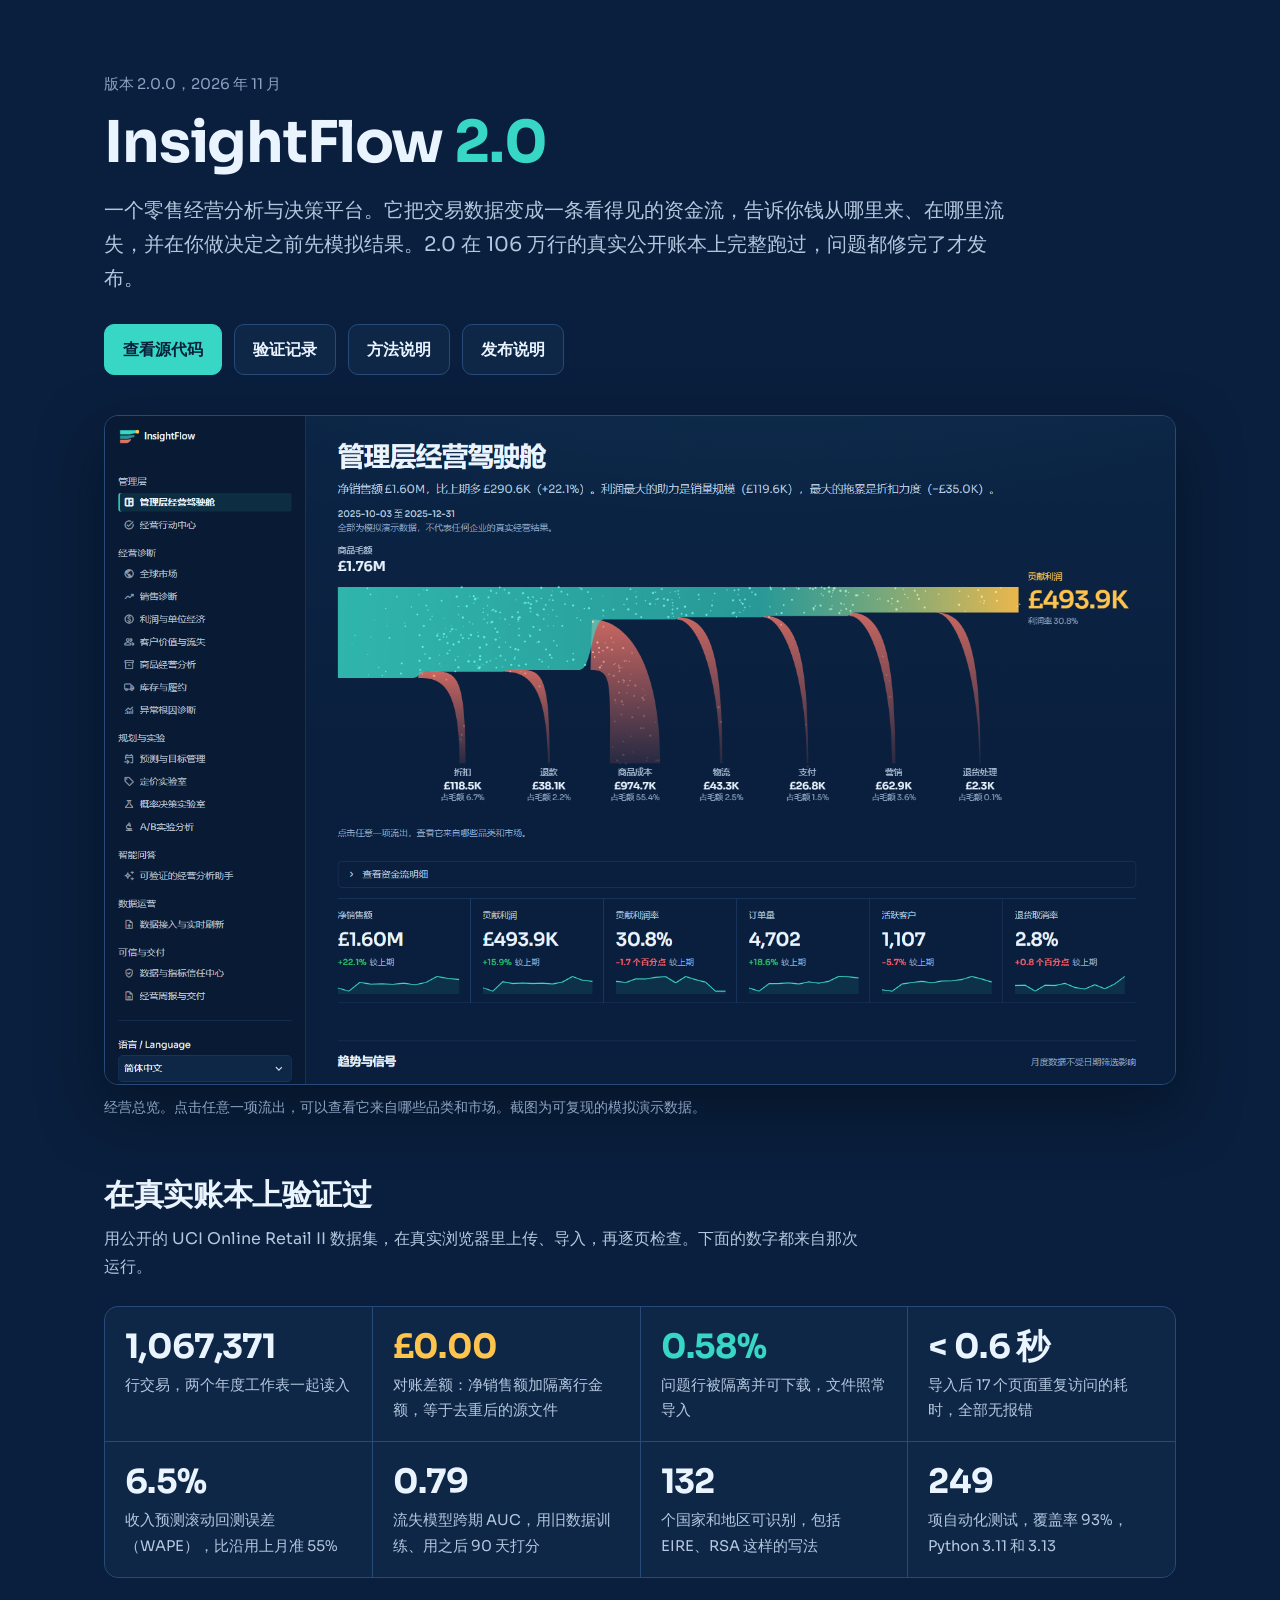
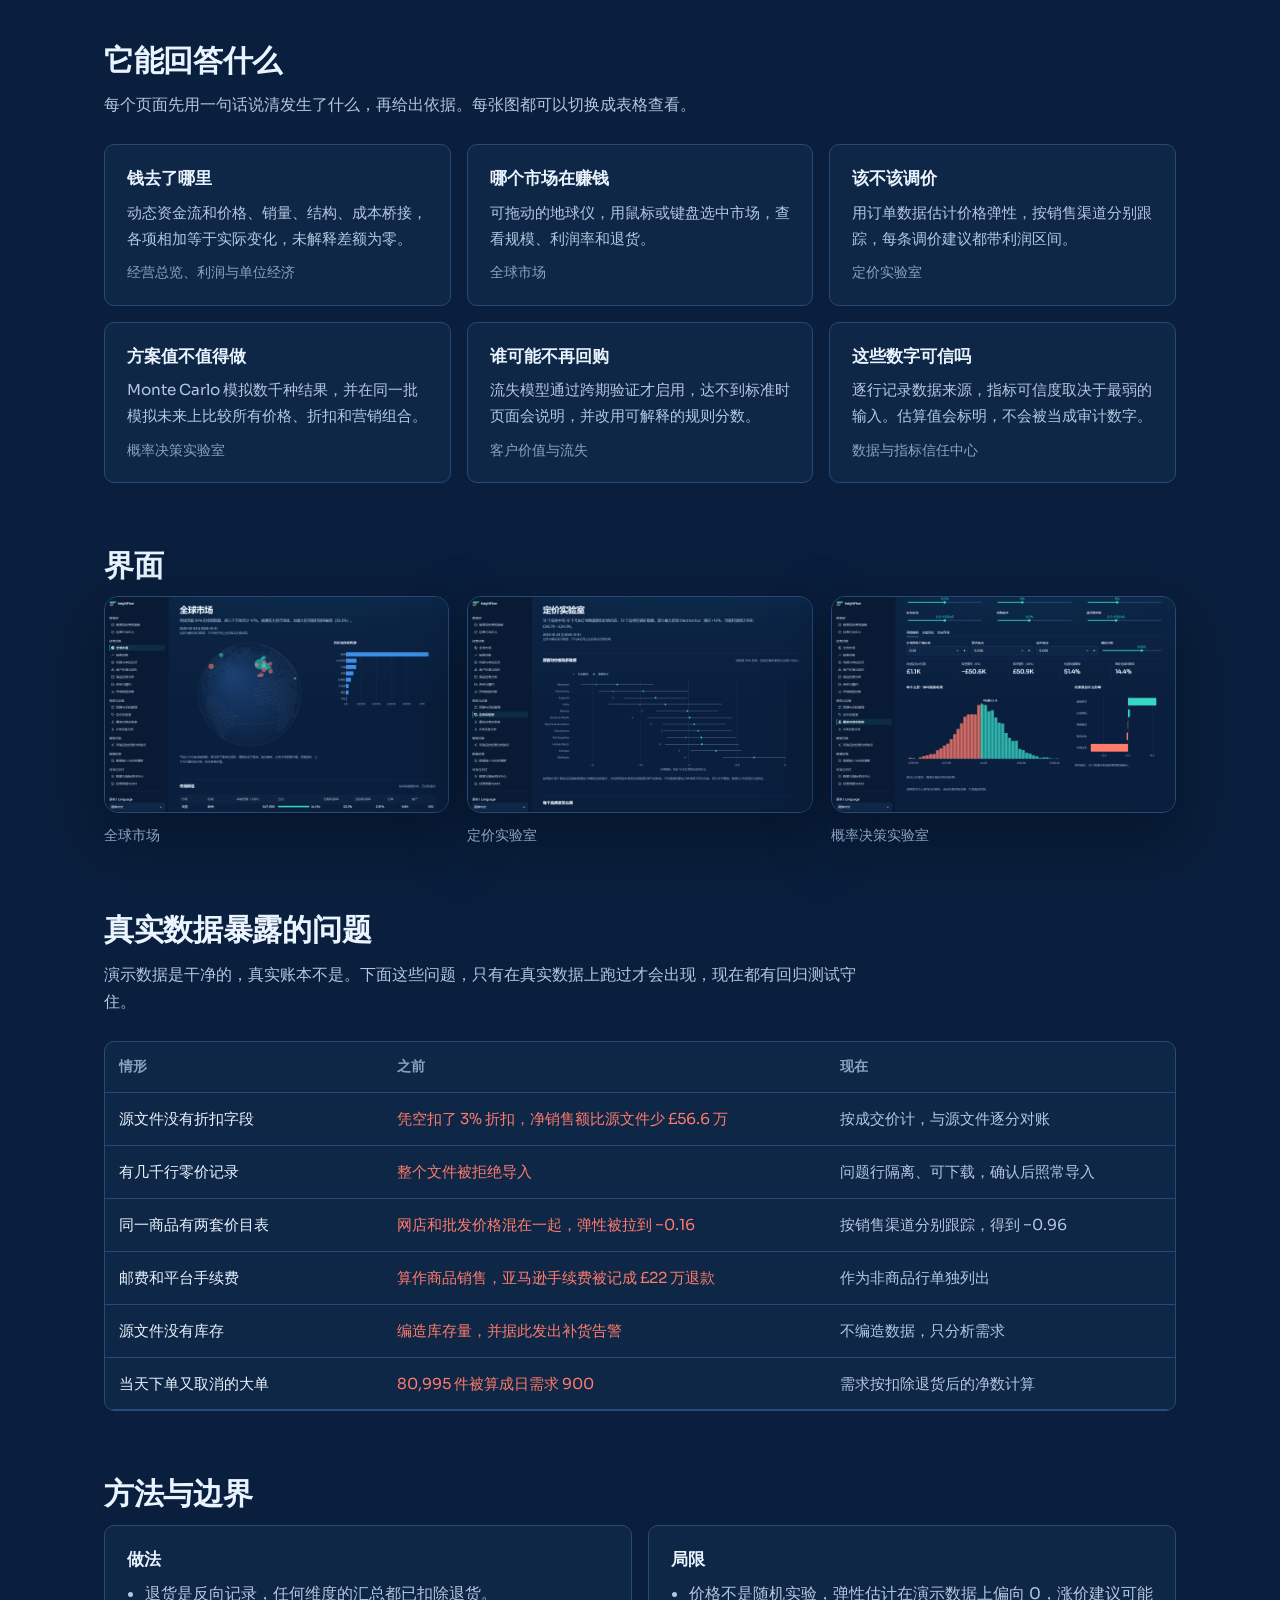
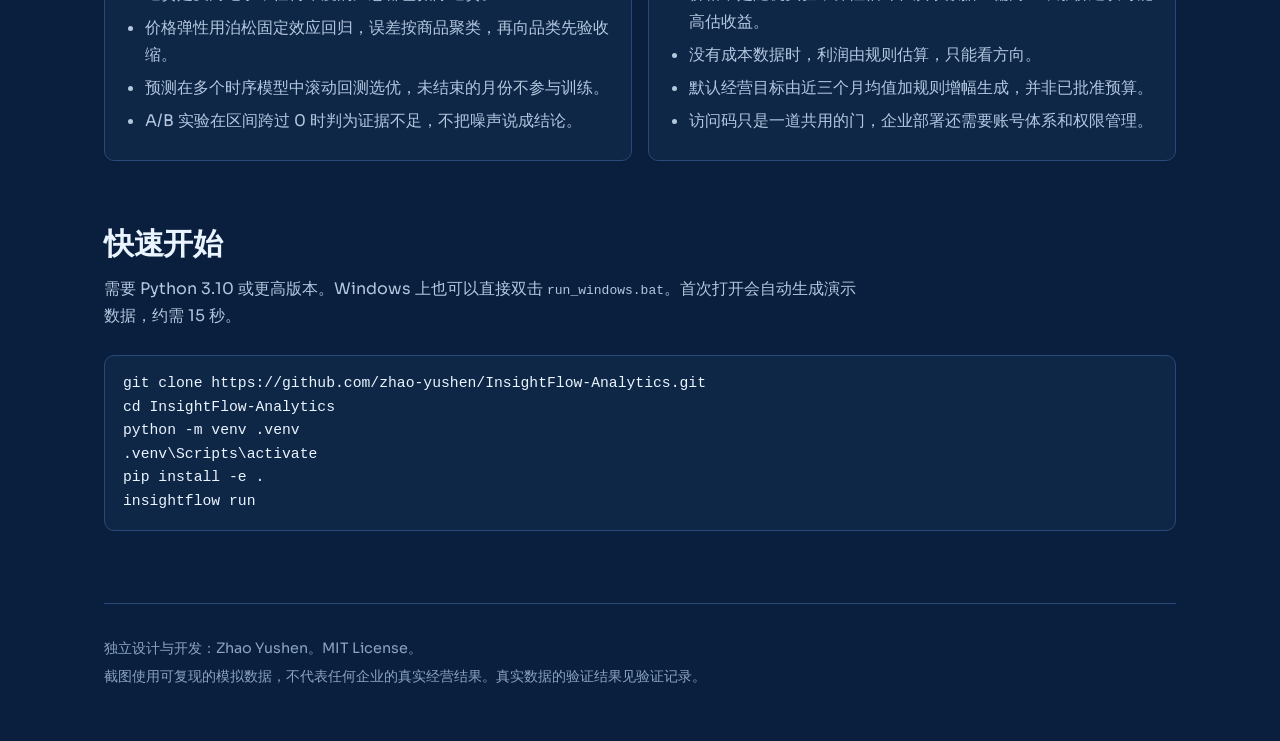
==== docs/index.html @ f49a5cbb "Publish a 2.0 showcase page and refresh the project front matter Replace the v0.4.3.3 portfolio gene" ====
<!doctype html>
<html lang="zh-CN">
<head>
<meta charset="utf-8">
<meta name="viewport" content="width=device-width, initial-scale=1">
<title>InsightFlow 2.0</title>
<meta name="description" content="InsightFlow 是一个零售经营分析与决策平台：把交易数据变成一条看得见的资金流，并在做决定之前先模拟结果。已在 106 万行的真实账本上完整验证。">
<style>
@font-face {
  font-family: "Sora";
  src: url("assets/fonts/sora-latin-wght-normal.woff2") format("woff2");
  font-weight: 100 800;
  font-display: swap;
}
:root {
  --page: #0A1F3D;
  --panel: #0F2747;
  --raised: #17345C;
  --line: #274A78;
  --ink: #EAF4FF;
  --ink-soft: #B4C7DF;
  --muted: #8BA3C2;
  --flow: #38D6C4;
  --profit: #FFC44D;
  --leak: #FF7B6B;
  --radius: 10px;
}
* { box-sizing: border-box; }
html { background: var(--page); }
body {
  margin: 0;
  background: var(--page);
  color: var(--ink);
  font-family: Sora, "HarmonyOS Sans SC", MiSans, "PingFang SC", "Microsoft YaHei UI", "Microsoft YaHei", sans-serif;
  line-height: 1.7;
  -webkit-font-smoothing: antialiased;
}
a { color: var(--flow); text-underline-offset: 3px; }
a:focus-visible { outline: 2px solid var(--flow); outline-offset: 3px; border-radius: 4px; }
.wrap { max-width: 1120px; margin: 0 auto; padding: 0 24px; }
header.hero { padding: 72px 0 40px; }
.version { color: var(--muted); font-size: .92rem; margin: 0 0 14px; }
h1 { font-size: clamp(2.3rem, 5vw, 3.6rem); line-height: 1.12; letter-spacing: -.02em; margin: 0 0 18px; }
h1 span { color: var(--flow); }
.lede { font-size: clamp(1.05rem, 1.6vw, 1.25rem); color: var(--ink-soft); max-width: 46em; margin: 0; }
.actions { display: flex; flex-wrap: wrap; gap: 12px; margin-top: 28px; }
.button {
  display: inline-block; padding: 11px 18px; border-radius: var(--radius);
  border: 1px solid var(--line); background: var(--panel); color: var(--ink);
  text-decoration: none; font-weight: 600;
}
.button.primary { background: var(--flow); border-color: var(--flow); color: #06213A; }
.button:hover { border-color: var(--flow); }
figure { margin: 0; }
.shot {
  border: 1px solid var(--line); border-radius: 14px; overflow: hidden; background: var(--panel);
  box-shadow: 0 24px 60px rgba(3, 12, 26, .55);
}
.shot img { display: block; width: 100%; height: auto; }
figcaption { color: var(--muted); font-size: .9rem; margin-top: 10px; }
section { padding: 56px 0 8px; }
h2 { font-size: clamp(1.45rem, 2.6vw, 1.9rem); line-height: 1.3; margin: 0 0 10px; letter-spacing: -.01em; }
.section-lede { color: var(--ink-soft); margin: 0 0 26px; max-width: 48em; }
.stats { display: grid; grid-template-columns: repeat(4, minmax(0, 1fr)); gap: 1px; background: var(--line); border: 1px solid var(--line); border-radius: 14px; overflow: hidden; }
.stat { background: var(--panel); padding: 20px 20px 18px; }
.stat b { display: block; font-size: clamp(1.5rem, 2.8vw, 2.1rem); line-height: 1.2; letter-spacing: -.02em; }
.stat b.gold { color: var(--profit); }
.stat b.aqua { color: var(--flow); }
.stat span { display: block; color: var(--ink-soft); font-size: .92rem; margin-top: 6px; }
.cards { display: grid; grid-template-columns: repeat(3, minmax(0, 1fr)); gap: 16px; }
.card { background: var(--panel); border: 1px solid var(--line); border-radius: var(--radius); padding: 20px 22px; }
.card h3 { font-size: 1.05rem; margin: 0 0 6px; }
.card p { margin: 0; color: var(--ink-soft); font-size: .95rem; }
.card .where { display: block; color: var(--muted); font-size: .85rem; margin-top: 10px; }
.gallery { display: grid; grid-template-columns: repeat(3, minmax(0, 1fr)); gap: 18px; }
.lessons { width: 100%; border-collapse: collapse; font-size: .95rem; }
.lessons th, .lessons td { text-align: left; padding: 13px 14px; border-bottom: 1px solid var(--line); vertical-align: top; }
.lessons th { color: var(--muted); font-weight: 600; font-size: .88rem; }
.lessons td:first-child { color: var(--ink); width: 26%; }
.lessons td.before { color: var(--leak); }
.lessons td.after { color: var(--ink-soft); }
.table-scroll { overflow-x: auto; border: 1px solid var(--line); border-radius: var(--radius); background: var(--panel); }
.two { display: grid; grid-template-columns: repeat(2, minmax(0, 1fr)); gap: 16px; }
ul.plain { margin: 0; padding-left: 1.1em; color: var(--ink-soft); }
ul.plain li { margin: 6px 0; }
pre {
  margin: 0; padding: 16px 18px; background: var(--panel); border: 1px solid var(--line);
  border-radius: var(--radius); overflow-x: auto; color: var(--ink); font-size: .92rem; line-height: 1.6;
}
footer { margin-top: 64px; padding: 28px 0 48px; border-top: 1px solid var(--line); color: var(--muted); font-size: .9rem; }
footer p { margin: 4px 0; }
@media (max-width: 900px) {
  .stats { grid-template-columns: repeat(2, minmax(0, 1fr)); }
  .cards, .gallery { grid-template-columns: repeat(2, minmax(0, 1fr)); }
}
@media (max-width: 600px) {
  .wrap { padding: 0 16px; }
  header.hero { padding-top: 48px; }
  .cards, .gallery, .two { grid-template-columns: 1fr; }
  .lessons td:first-child { width: auto; }
}
</style>
</head>
<body>
<div class="wrap">
  <header class="hero">
    <p class="version">版本 2.0.0，2026 年 11 月</p>
    <h1>InsightFlow <span>2.0</span></h1>
    <p class="lede">一个零售经营分析与决策平台。它把交易数据变成一条看得见的资金流，告诉你钱从哪里来、在哪里流失，并在你做决定之前先模拟结果。2.0 在 106 万行的真实公开账本上完整跑过，问题都修完了才发布。</p>
    <div class="actions">
      <a class="button primary" href="https://github.com/zhao-yushen/InsightFlow-Analytics">查看源代码</a>
      <a class="button" href="https://github.com/zhao-yushen/InsightFlow-Analytics/blob/main/docs/validation.md">验证记录</a>
      <a class="button" href="https://github.com/zhao-yushen/InsightFlow-Analytics/blob/main/docs/methodology.md">方法说明</a>
      <a class="button" href="https://github.com/zhao-yushen/InsightFlow-Analytics/releases/tag/v2.0.0">发布说明</a>
    </div>
  </header>

  <figure class="shot">
    <img src="assets/overview.png" width="1600" height="1000" alt="经营总览：资金从商品毛额流出折扣、退款、商品成本、物流、支付、营销和退货处理，最后留下贡献利润">
  </figure>
  <figcaption>经营总览。点击任意一项流出，可以查看它来自哪些品类和市场。截图为可复现的模拟演示数据。</figcaption>

  <section aria-labelledby="real">
    <h2 id="real">在真实账本上验证过</h2>
    <p class="section-lede">用公开的 UCI Online Retail II 数据集，在真实浏览器里上传、导入，再逐页检查。下面的数字都来自那次运行。</p>
    <div class="stats">
      <div class="stat"><b>1,067,371</b><span>行交易，两个年度工作表一起读入</span></div>
      <div class="stat"><b class="gold">£0.00</b><span>对账差额：净销售额加隔离行金额，等于去重后的源文件</span></div>
      <div class="stat"><b class="aqua">0.58%</b><span>问题行被隔离并可下载，文件照常导入</span></div>
      <div class="stat"><b>&lt; 0.6 秒</b><span>导入后 17 个页面重复访问的耗时，全部无报错</span></div>
      <div class="stat"><b>6.5%</b><span>收入预测滚动回测误差（WAPE），比沿用上月准 55%</span></div>
      <div class="stat"><b>0.79</b><span>流失模型跨期 AUC，用旧数据训练、用之后 90 天打分</span></div>
      <div class="stat"><b>132</b><span>个国家和地区可识别，包括 EIRE、RSA 这样的写法</span></div>
      <div class="stat"><b>249</b><span>项自动化测试，覆盖率 93%，Python 3.11 和 3.13</span></div>
    </div>
  </section>

  <section aria-labelledby="answers">
    <h2 id="answers">它能回答什么</h2>
    <p class="section-lede">每个页面先用一句话说清发生了什么，再给出依据。每张图都可以切换成表格查看。</p>
    <div class="cards">
      <div class="card"><h3>钱去了哪里</h3><p>动态资金流和价格、销量、结构、成本桥接，各项相加等于实际变化，未解释差额为零。</p><span class="where">经营总览、利润与单位经济</span></div>
      <div class="card"><h3>哪个市场在赚钱</h3><p>可拖动的地球仪，用鼠标或键盘选中市场，查看规模、利润率和退货。</p><span class="where">全球市场</span></div>
      <div class="card"><h3>该不该调价</h3><p>用订单数据估计价格弹性，按销售渠道分别跟踪，每条调价建议都带利润区间。</p><span class="where">定价实验室</span></div>
      <div class="card"><h3>方案值不值得做</h3><p>Monte Carlo 模拟数千种结果，并在同一批模拟未来上比较所有价格、折扣和营销组合。</p><span class="where">概率决策实验室</span></div>
      <div class="card"><h3>谁可能不再回购</h3><p>流失模型通过跨期验证才启用，达不到标准时页面会说明，并改用可解释的规则分数。</p><span class="where">客户价值与流失</span></div>
      <div class="card"><h3>这些数字可信吗</h3><p>逐行记录数据来源，指标可信度取决于最弱的输入。估算值会标明，不会被当成审计数字。</p><span class="where">数据与指标信任中心</span></div>
    </div>
  </section>

  <section aria-labelledby="gallery">
    <h2 id="gallery">界面</h2>
    <div class="gallery">
      <figure>
        <div class="shot"><img src="assets/markets.png" width="1600" height="1000" loading="lazy" alt="全球市场：地球仪上的气泡代表各市场净销售额，右侧是各区域排名"></div>
        <figcaption>全球市场</figcaption>
      </figure>
      <figure>
        <div class="shot"><img src="assets/pricing.png" width="1600" height="1000" loading="lazy" alt="定价实验室：各品类价格弹性的估计值、95% 区间和行业假设"></div>
        <figcaption>定价实验室</figcaption>
      </figure>
      <figure>
        <div class="shot"><img src="assets/decision-lab.png" width="1600" height="1000" loading="lazy" alt="概率决策实验室：利润变化的模拟分布，以及各因素对结果的影响"></div>
        <figcaption>概率决策实验室</figcaption>
      </figure>
    </div>
  </section>

  <section aria-labelledby="lessons">
    <h2 id="lessons">真实数据暴露的问题</h2>
    <p class="section-lede">演示数据是干净的，真实账本不是。下面这些问题，只有在真实数据上跑过才会出现，现在都有回归测试守住。</p>
    <div class="table-scroll">
      <table class="lessons">
        <thead><tr><th scope="col">情形</th><th scope="col">之前</th><th scope="col">现在</th></tr></thead>
        <tbody>
          <tr><td>源文件没有折扣字段</td><td class="before">凭空扣了 3% 折扣，净销售额比源文件少 £56.6 万</td><td class="after">按成交价计，与源文件逐分对账</td></tr>
          <tr><td>有几千行零价记录</td><td class="before">整个文件被拒绝导入</td><td class="after">问题行隔离、可下载，确认后照常导入</td></tr>
          <tr><td>同一商品有两套价目表</td><td class="before">网店和批发价格混在一起，弹性被拉到 −0.16</td><td class="after">按销售渠道分别跟踪，得到 −0.96</td></tr>
          <tr><td>邮费和平台手续费</td><td class="before">算作商品销售，亚马逊手续费被记成 £22 万退款</td><td class="after">作为非商品行单独列出</td></tr>
          <tr><td>源文件没有库存</td><td class="before">编造库存量，并据此发出补货告警</td><td class="after">不编造数据，只分析需求</td></tr>
          <tr><td>当天下单又取消的大单</td><td class="before">80,995 件被算成日需求 900</td><td class="after">需求按扣除退货后的净数计算</td></tr>
        </tbody>
      </table>
    </div>
  </section>

  <section aria-labelledby="limits">
    <h2 id="limits">方法与边界</h2>
    <div class="two">
      <div class="card">
        <h3>做法</h3>
        <ul class="plain">
          <li>退货是反向记录，任何维度的汇总都已扣除退货。</li>
          <li>价格弹性用泊松固定效应回归，误差按商品聚类，再向品类先验收缩。</li>
          <li>预测在多个时序模型中滚动回测选优，未结束的月份不参与训练。</li>
          <li>A/B 实验在区间跨过 0 时判为证据不足，不把噪声说成结论。</li>
        </ul>
      </div>
      <div class="card">
        <h3>局限</h3>
        <ul class="plain">
          <li>价格不是随机实验，弹性估计在演示数据上偏向 0，涨价建议可能高估收益。</li>
          <li>没有成本数据时，利润由规则估算，只能看方向。</li>
          <li>默认经营目标由近三个月均值加规则增幅生成，并非已批准预算。</li>
          <li>访问码只是一道共用的门，企业部署还需要账号体系和权限管理。</li>
        </ul>
      </div>
    </div>
  </section>

  <section aria-labelledby="start">
    <h2 id="start">快速开始</h2>
    <p class="section-lede">需要 Python 3.10 或更高版本。Windows 上也可以直接双击 <code>run_windows.bat</code>。首次打开会自动生成演示数据，约需 15 秒。</p>
    <pre><code>git clone https://github.com/zhao-yushen/InsightFlow-Analytics.git
cd InsightFlow-Analytics
python -m venv .venv
.venv\Scripts\activate
pip install -e .
insightflow run</code></pre>
  </section>

  <footer>
    <p>独立设计与开发：Zhao Yushen。MIT License。</p>
    <p>截图使用可复现的模拟数据，不代表任何企业的真实经营结果。真实数据的验证结果见验证记录。</p>
  </footer>
</div>
</body>
</html>
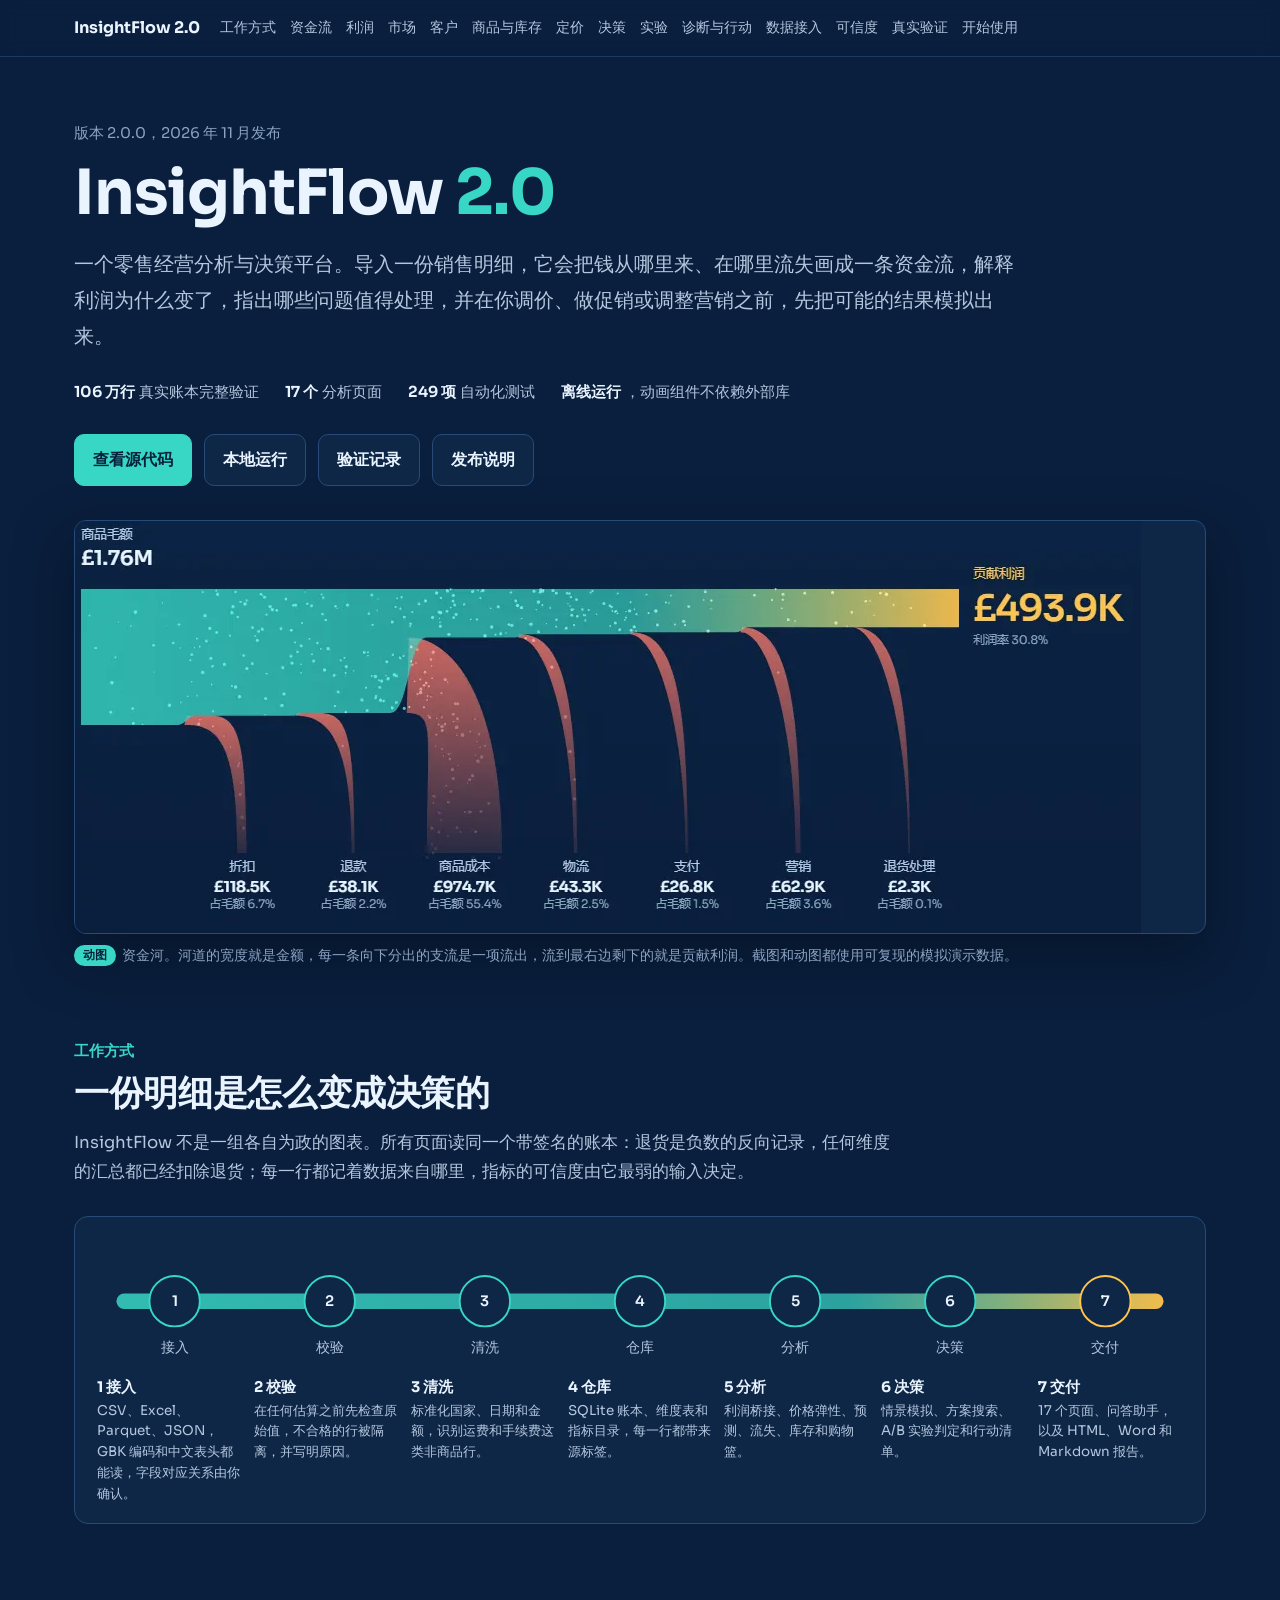
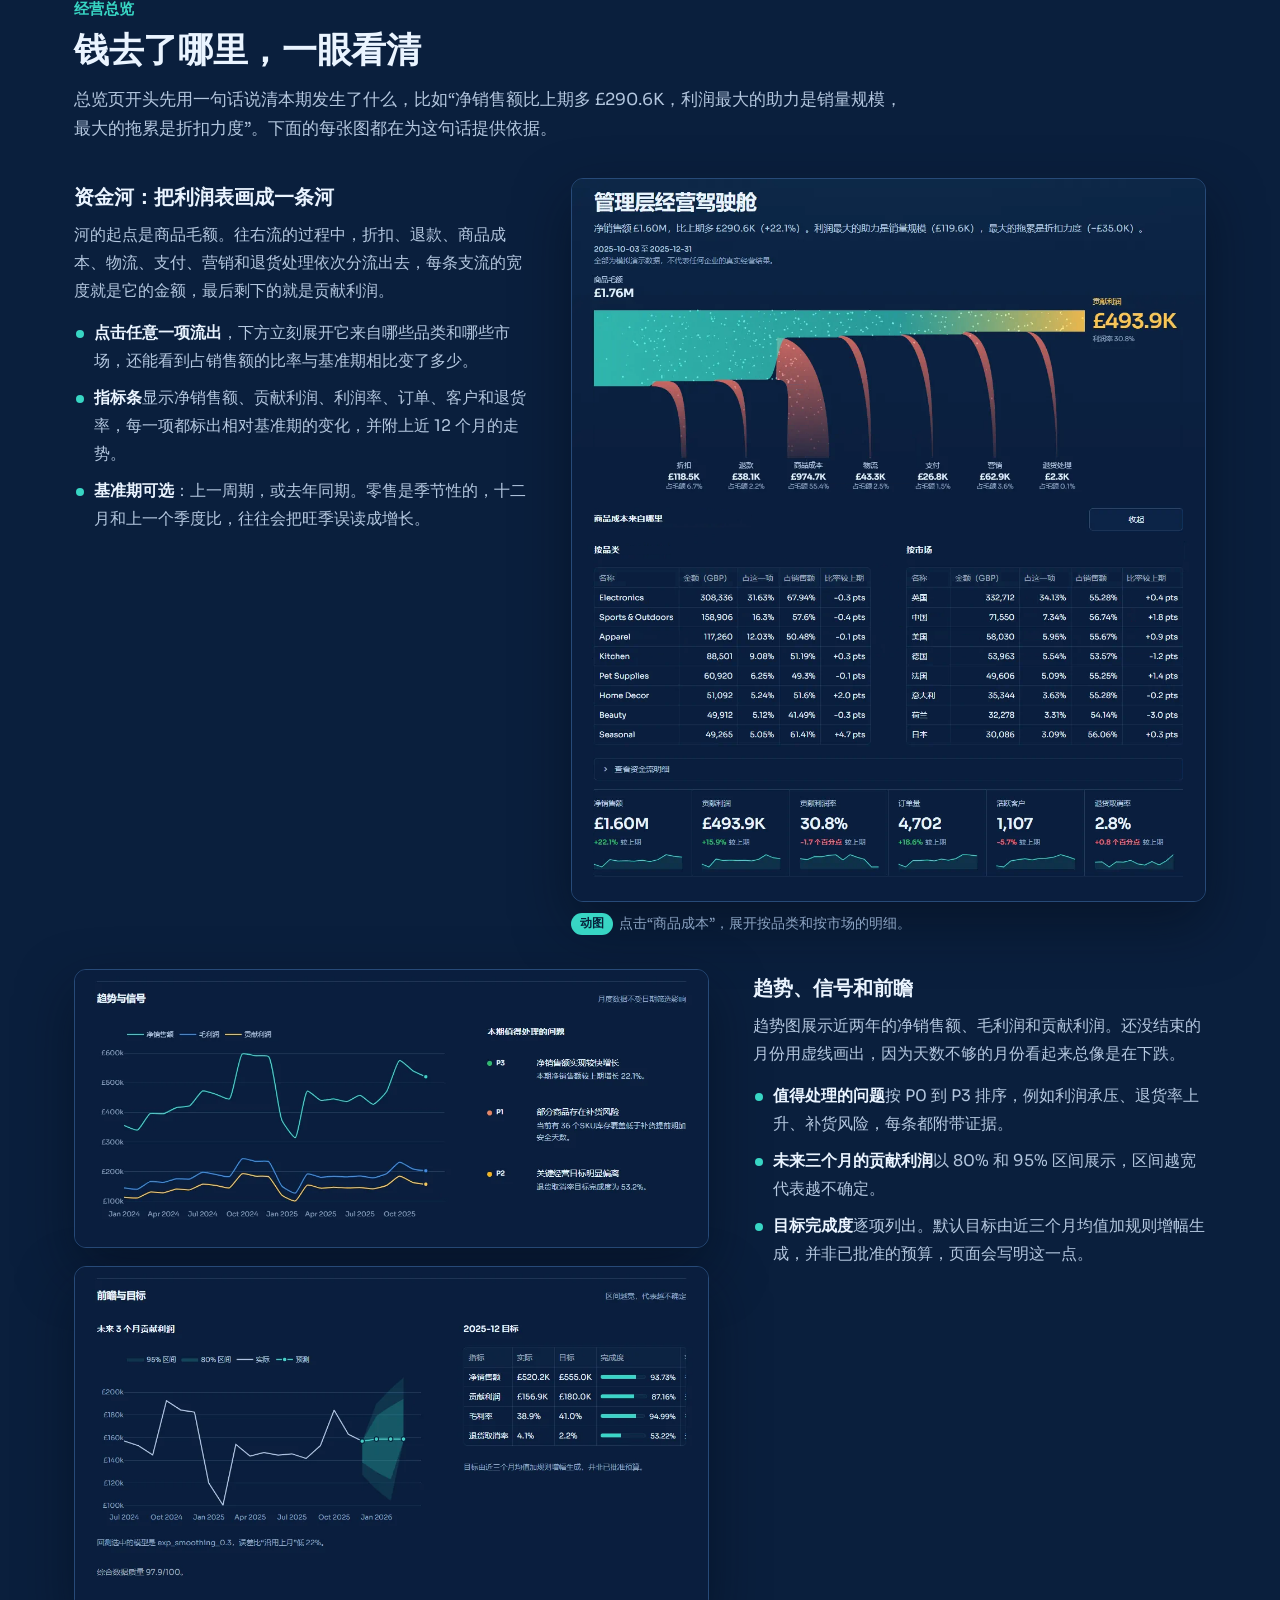
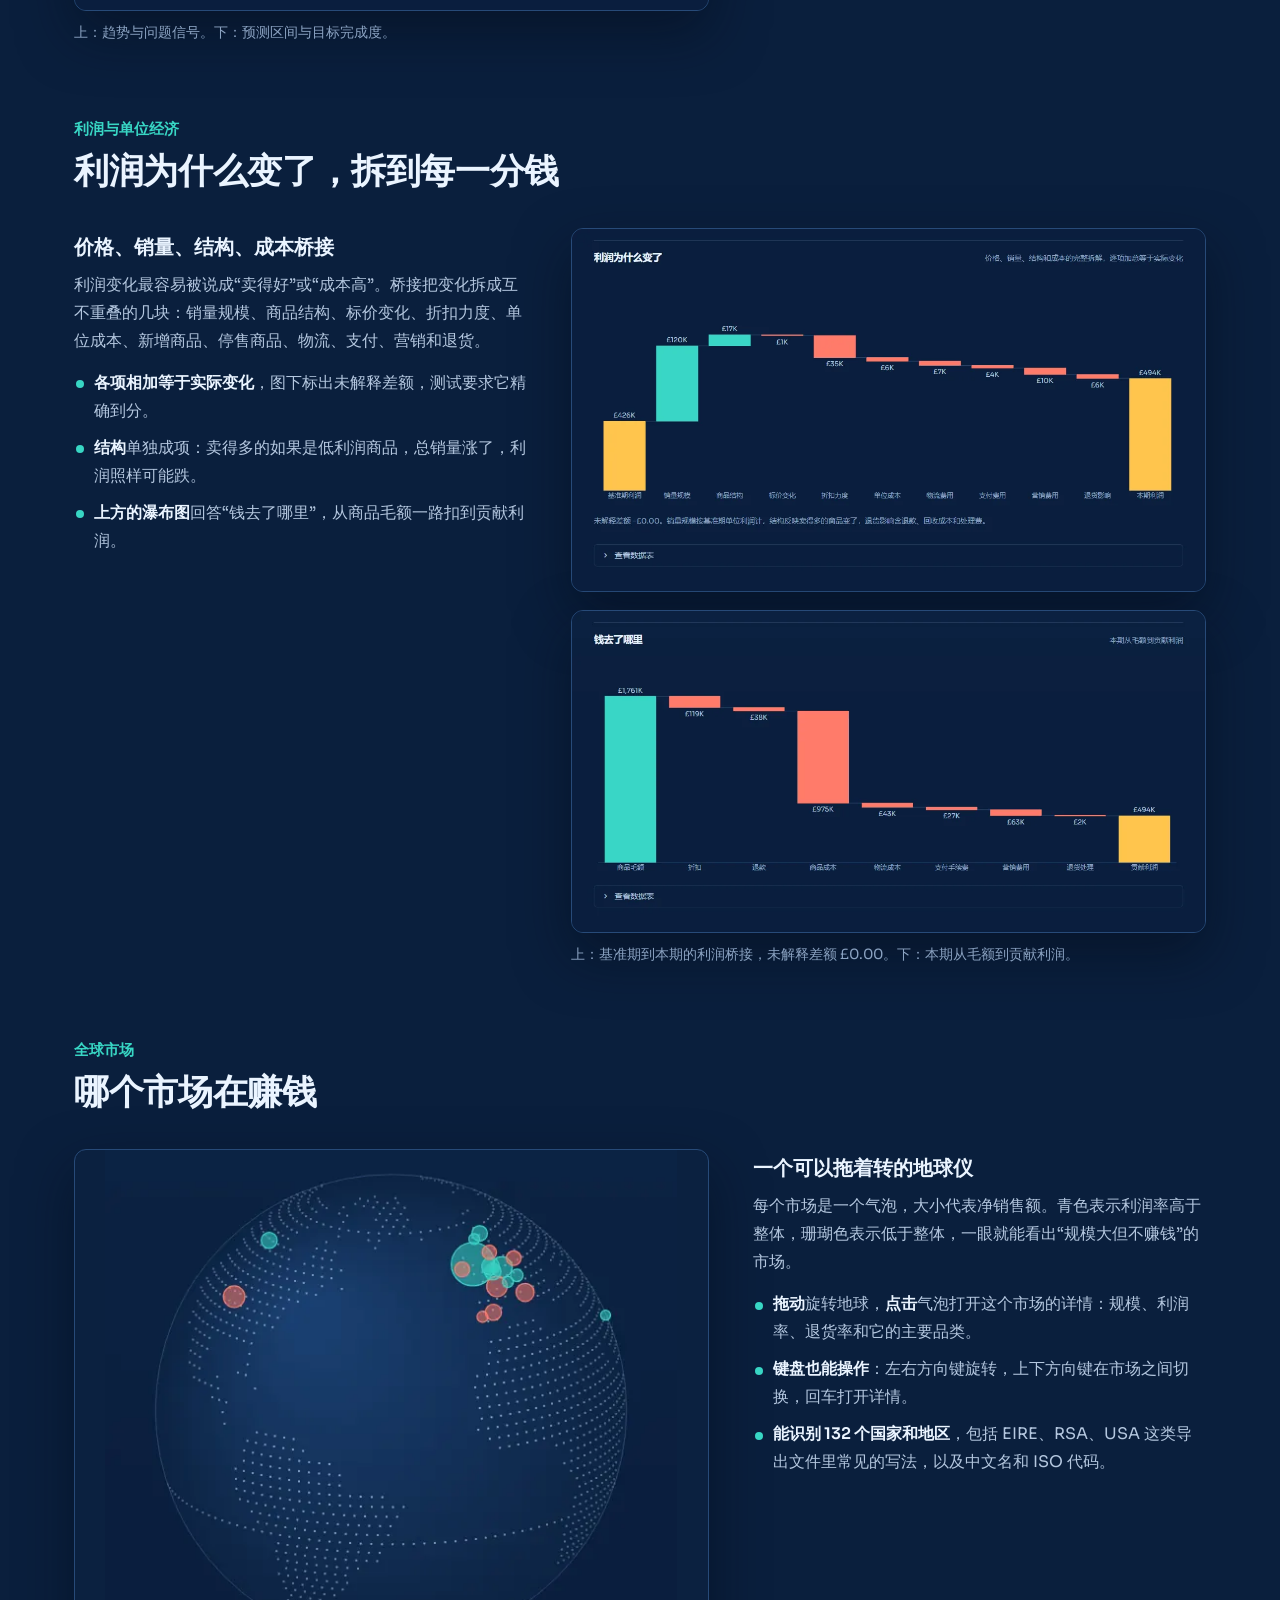
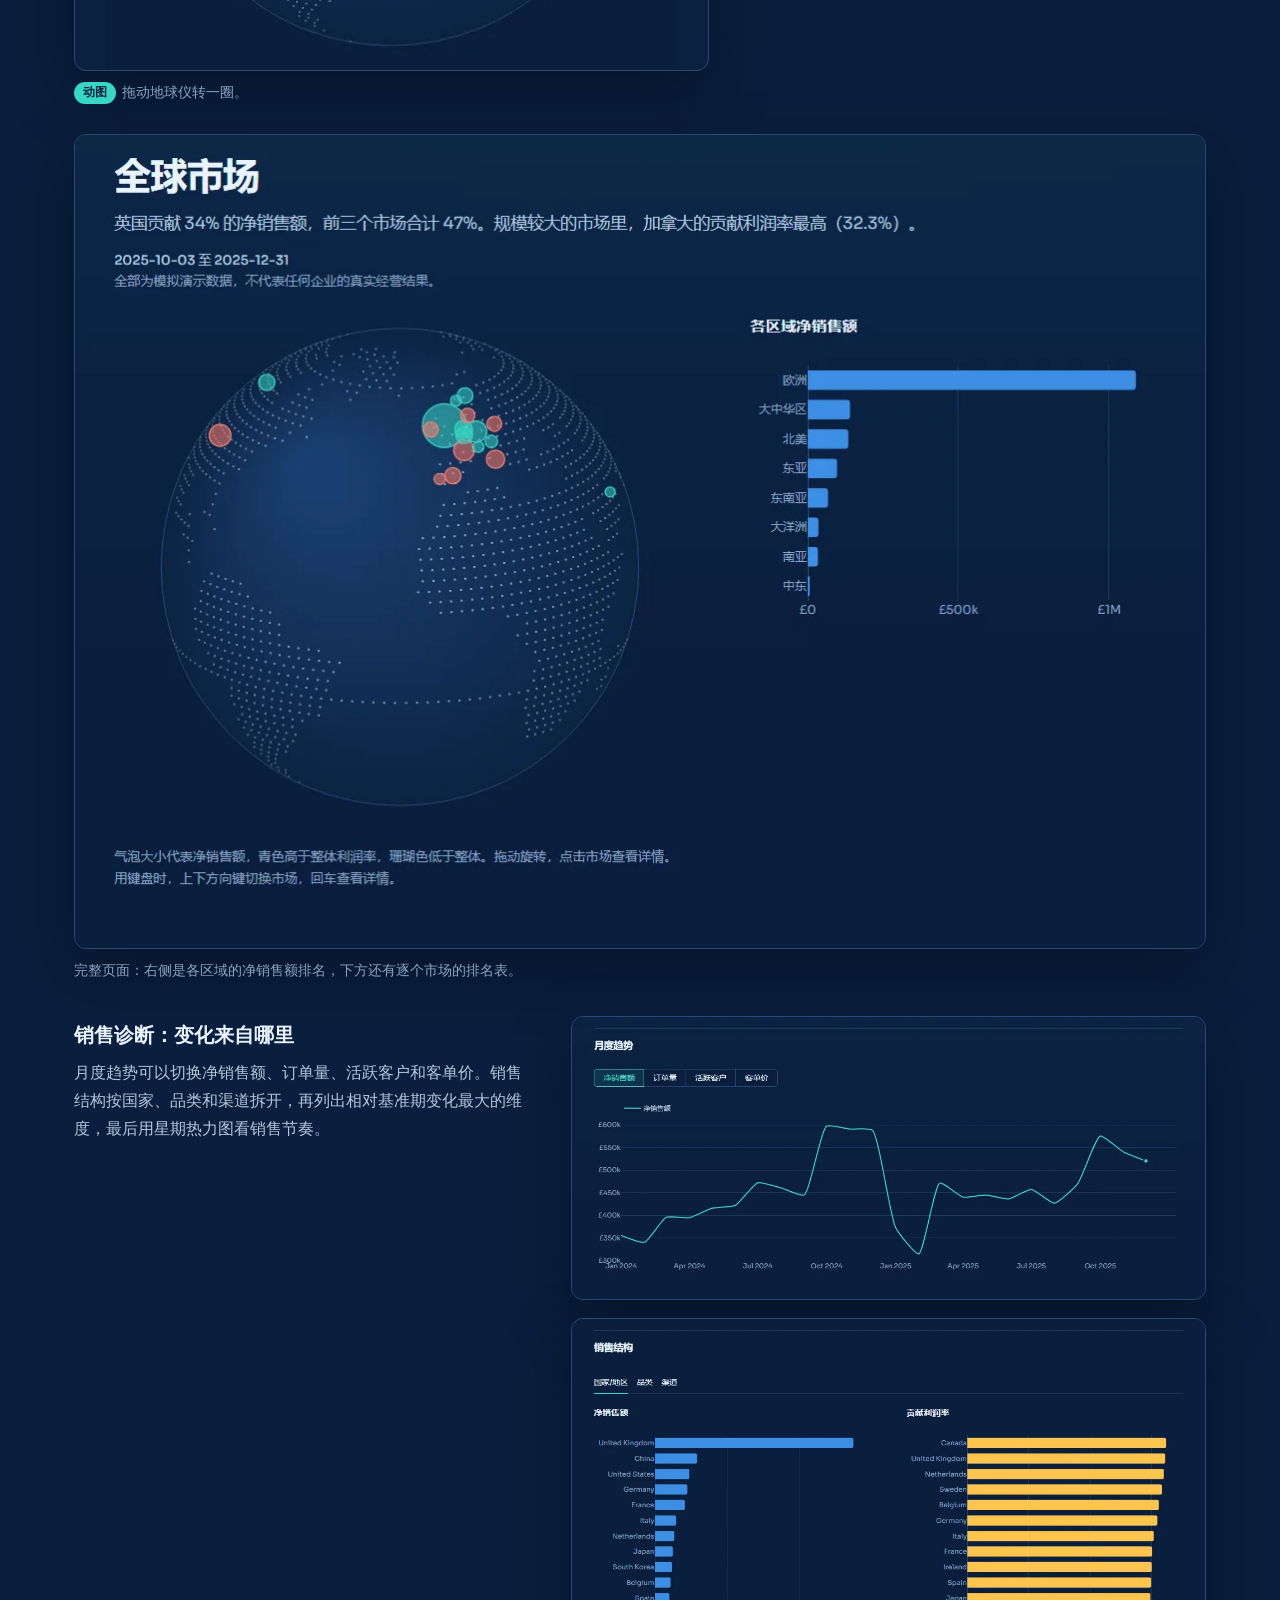
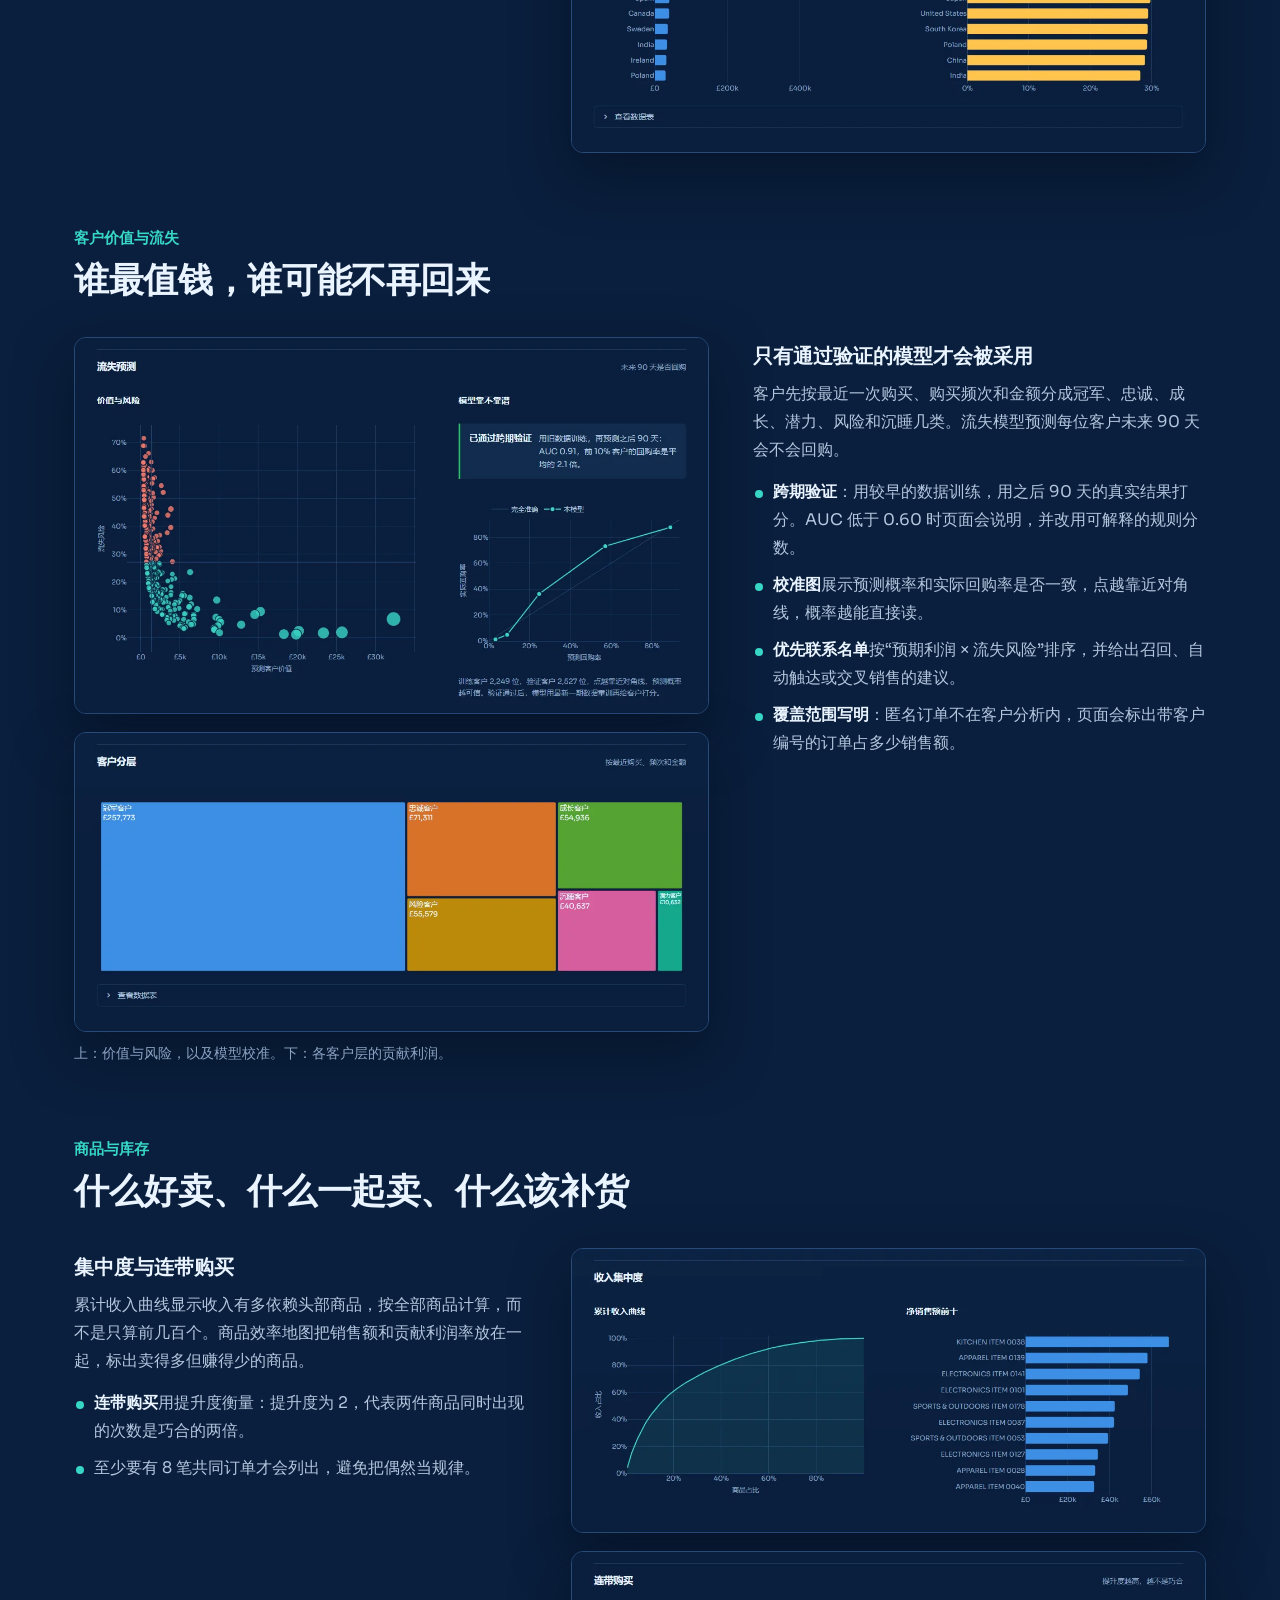
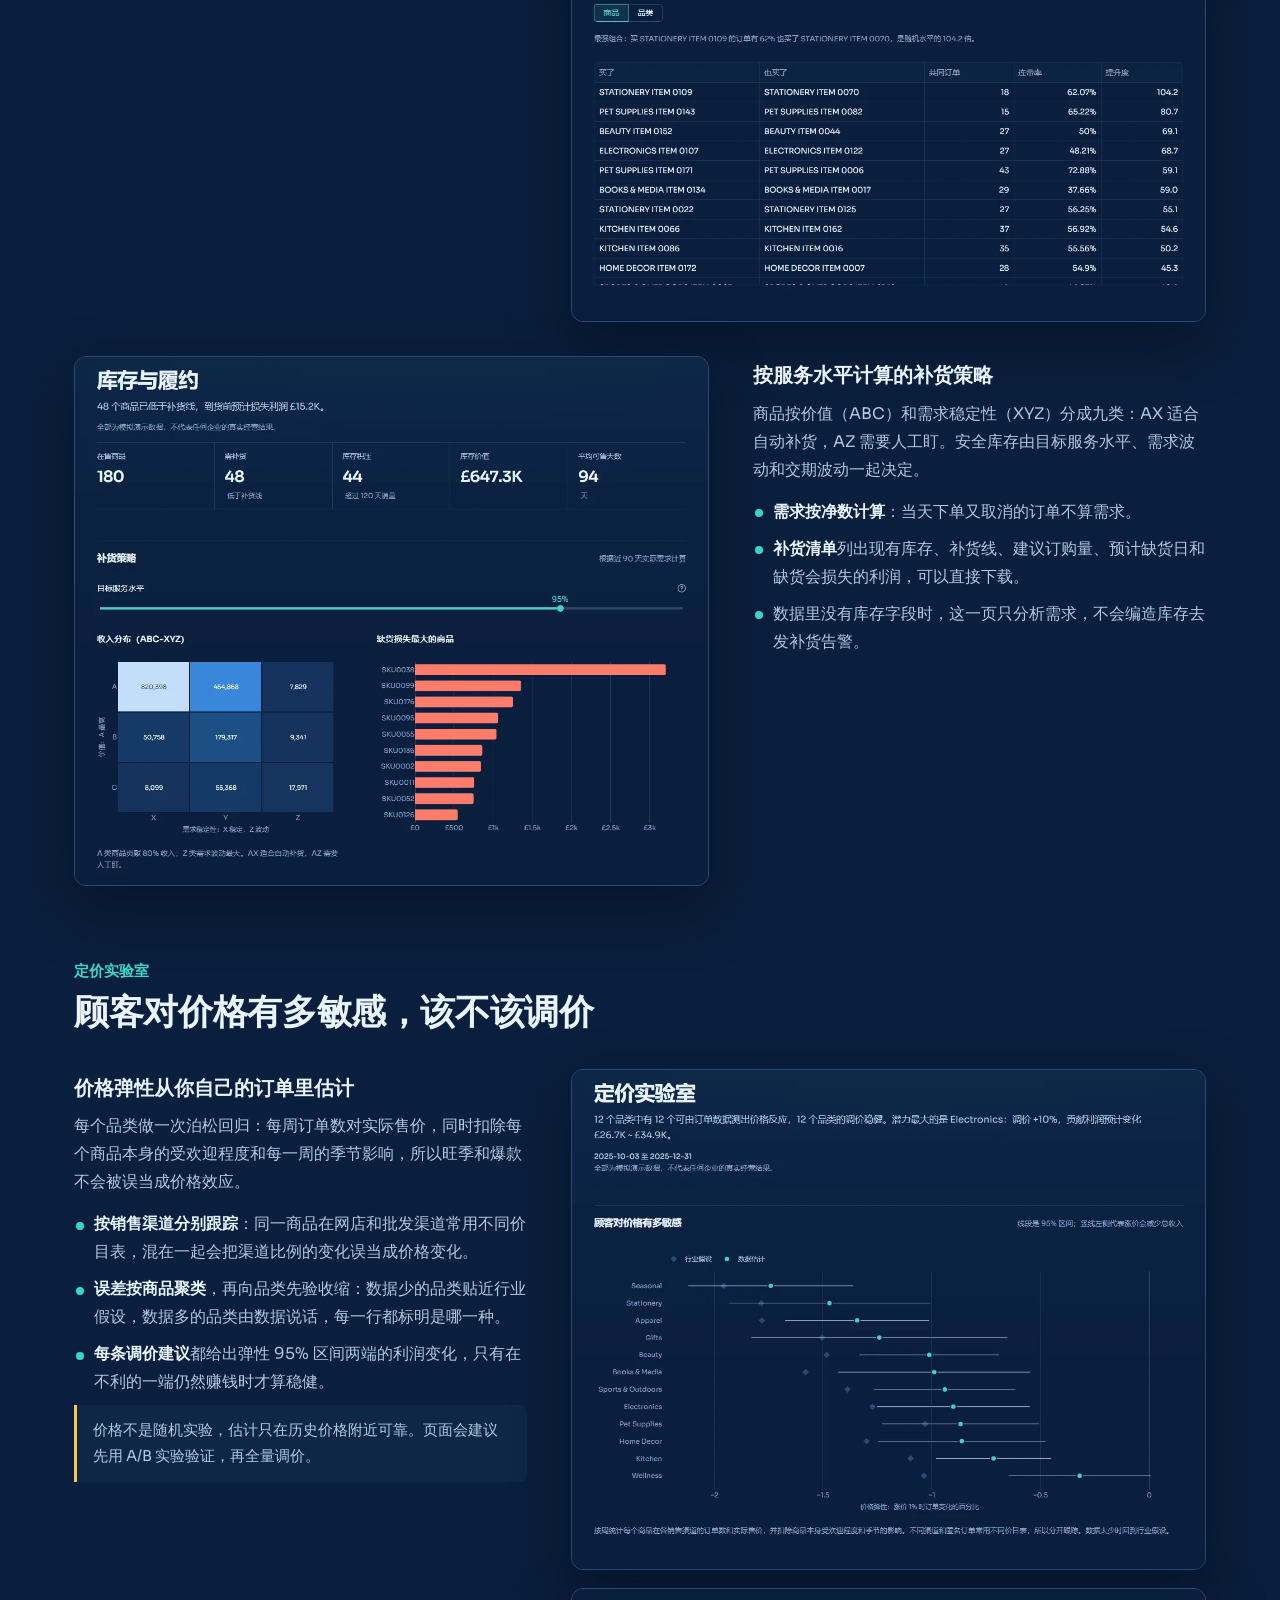
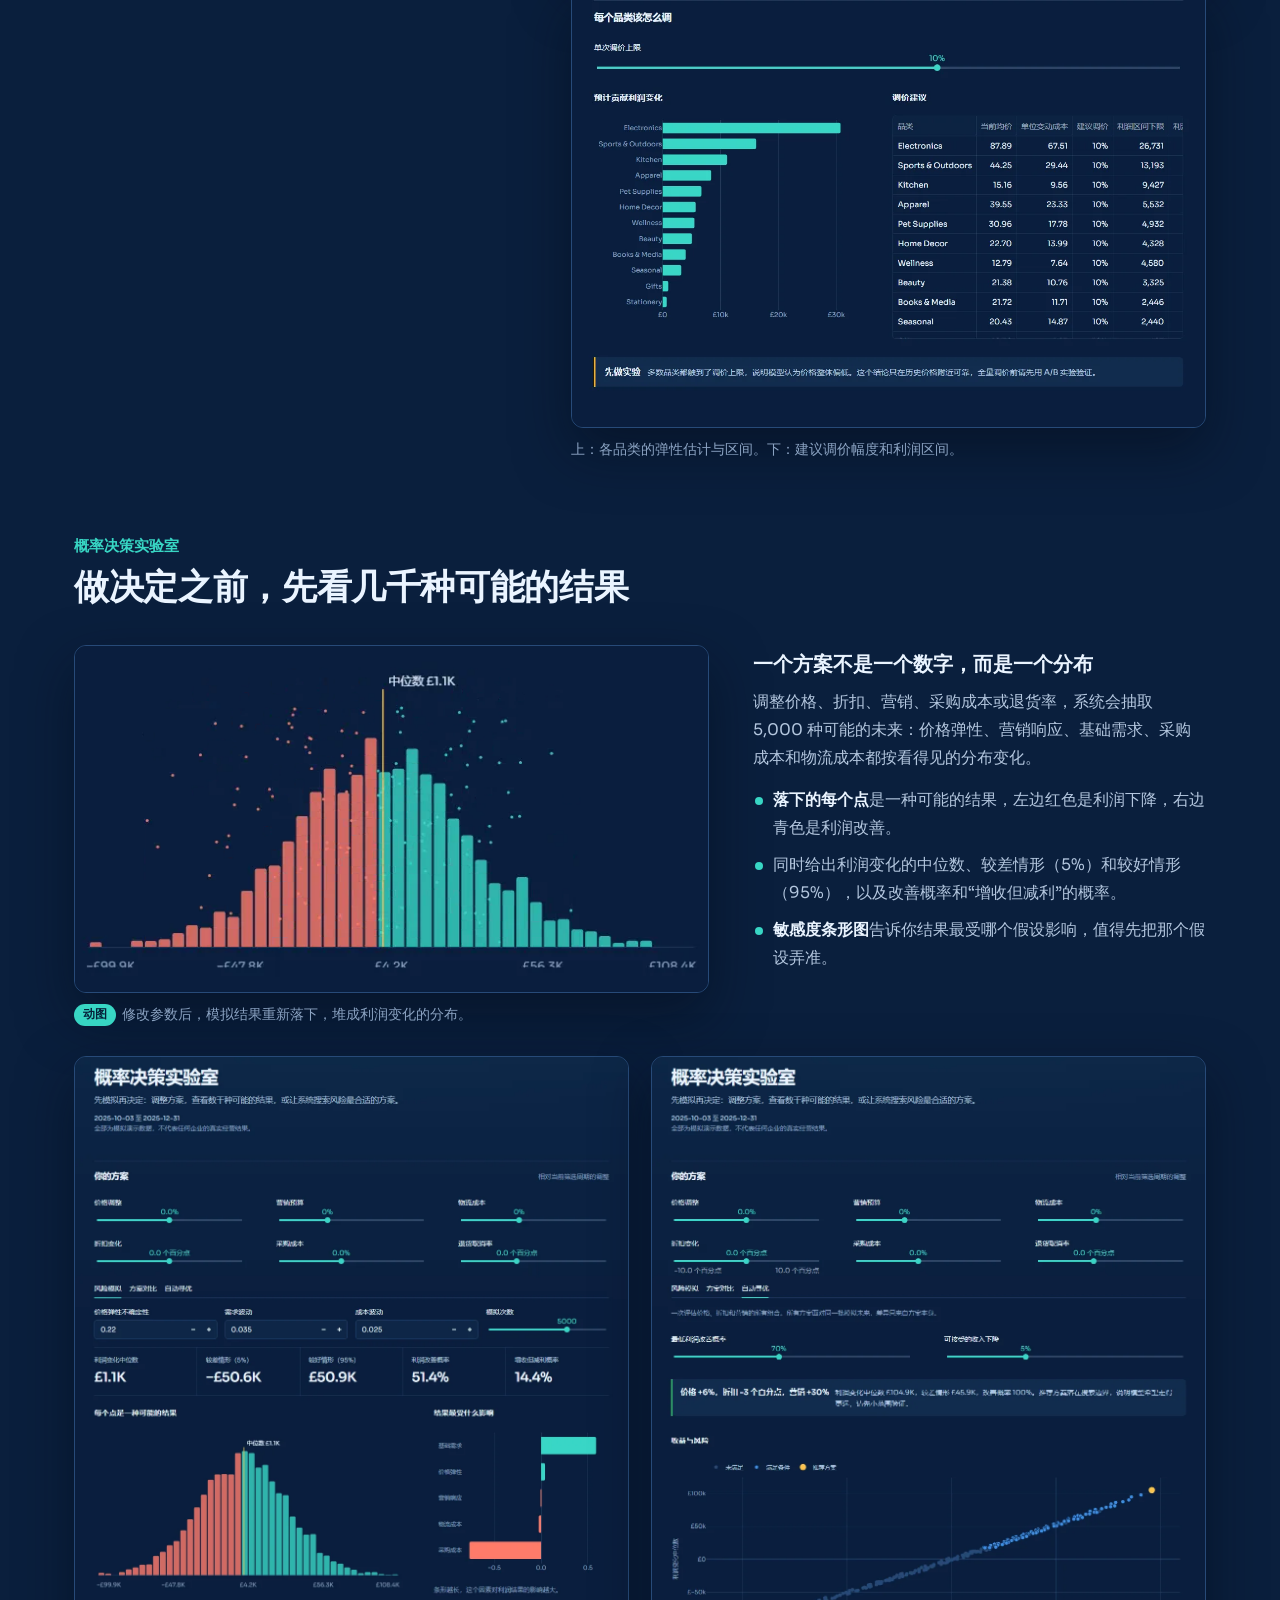
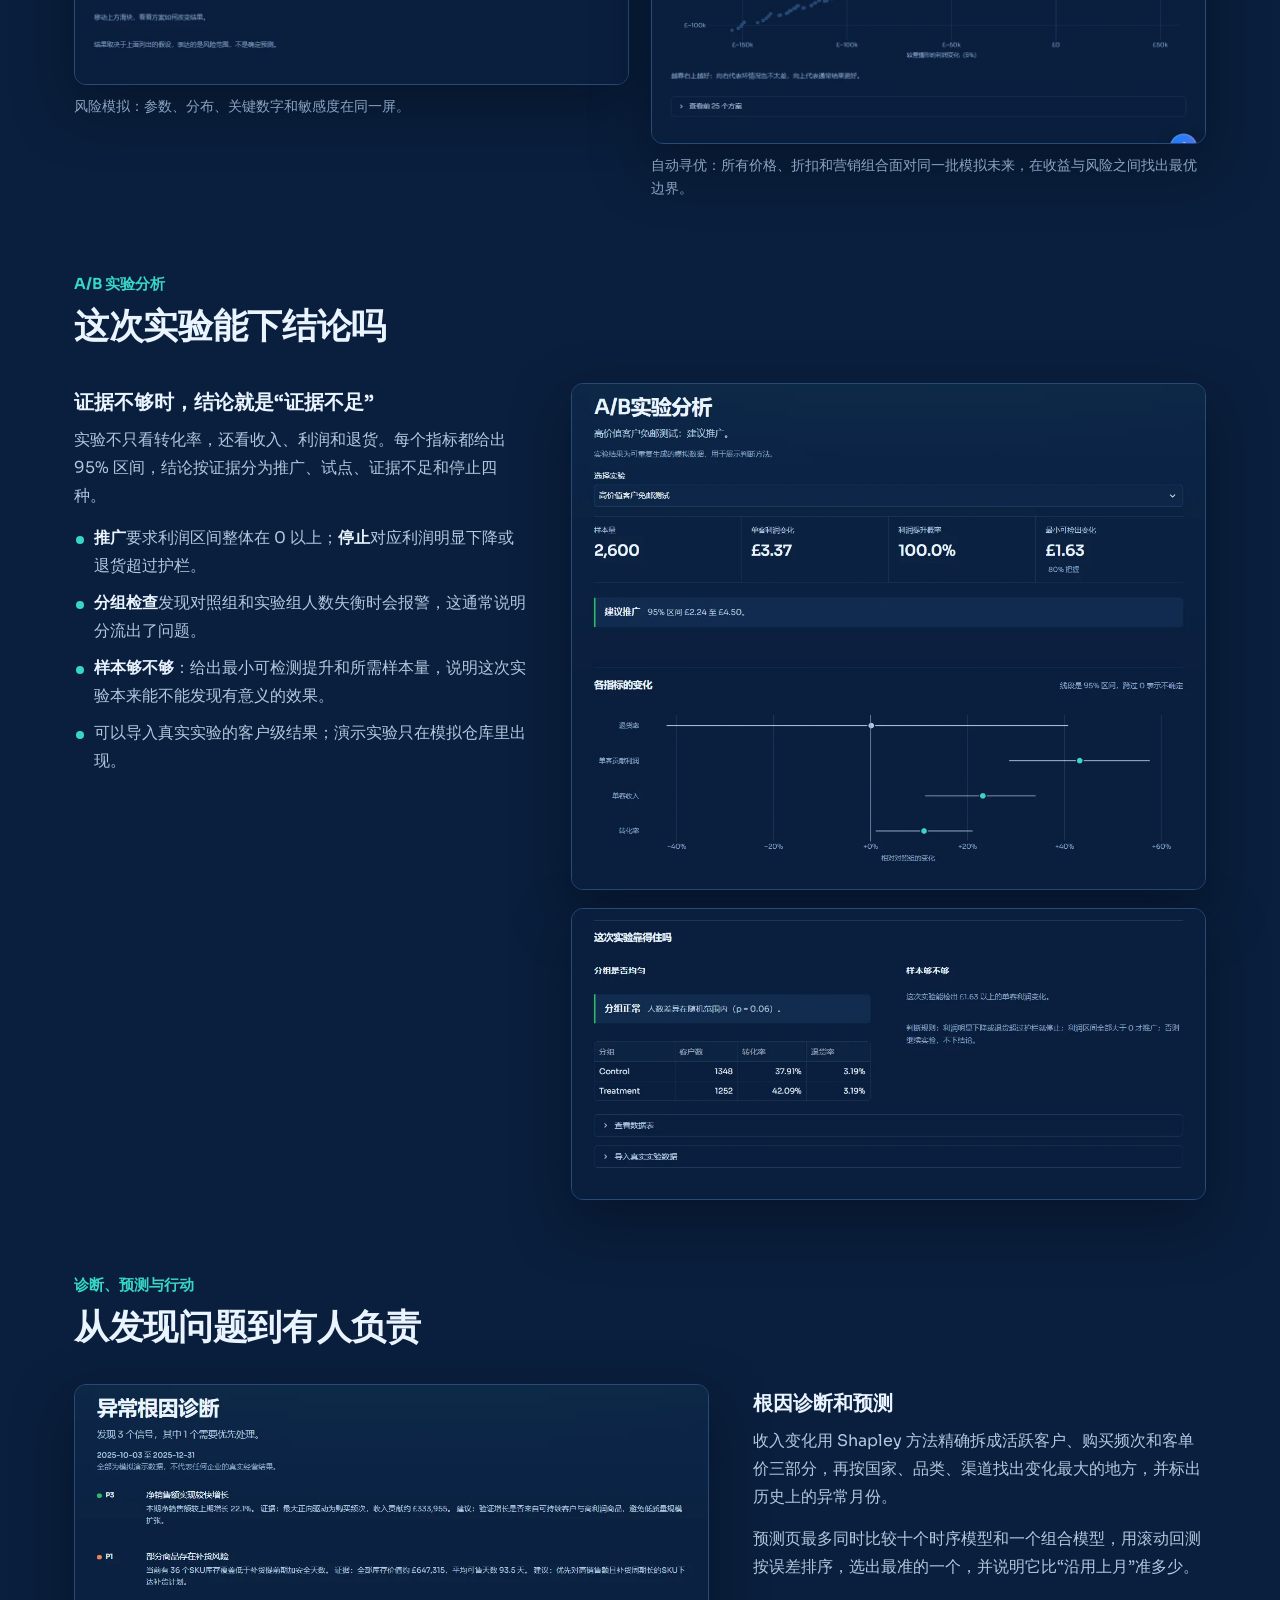
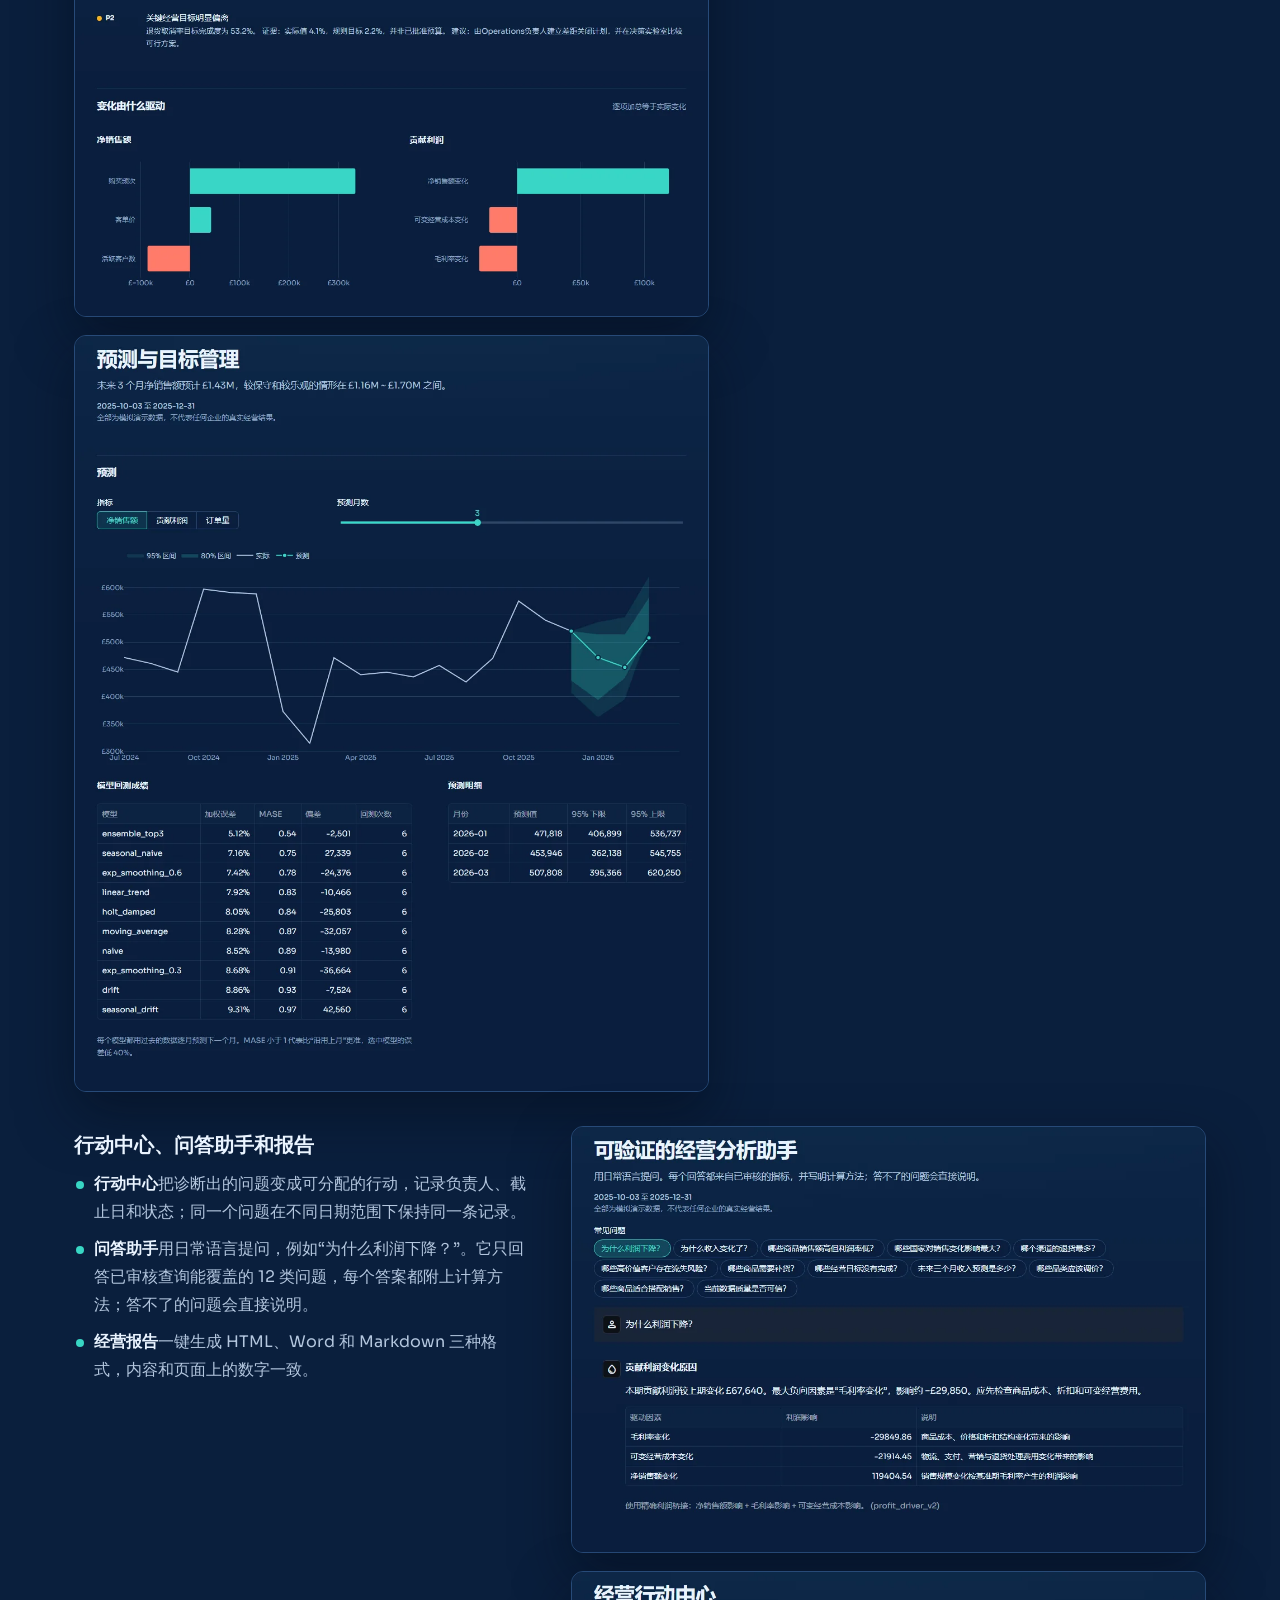
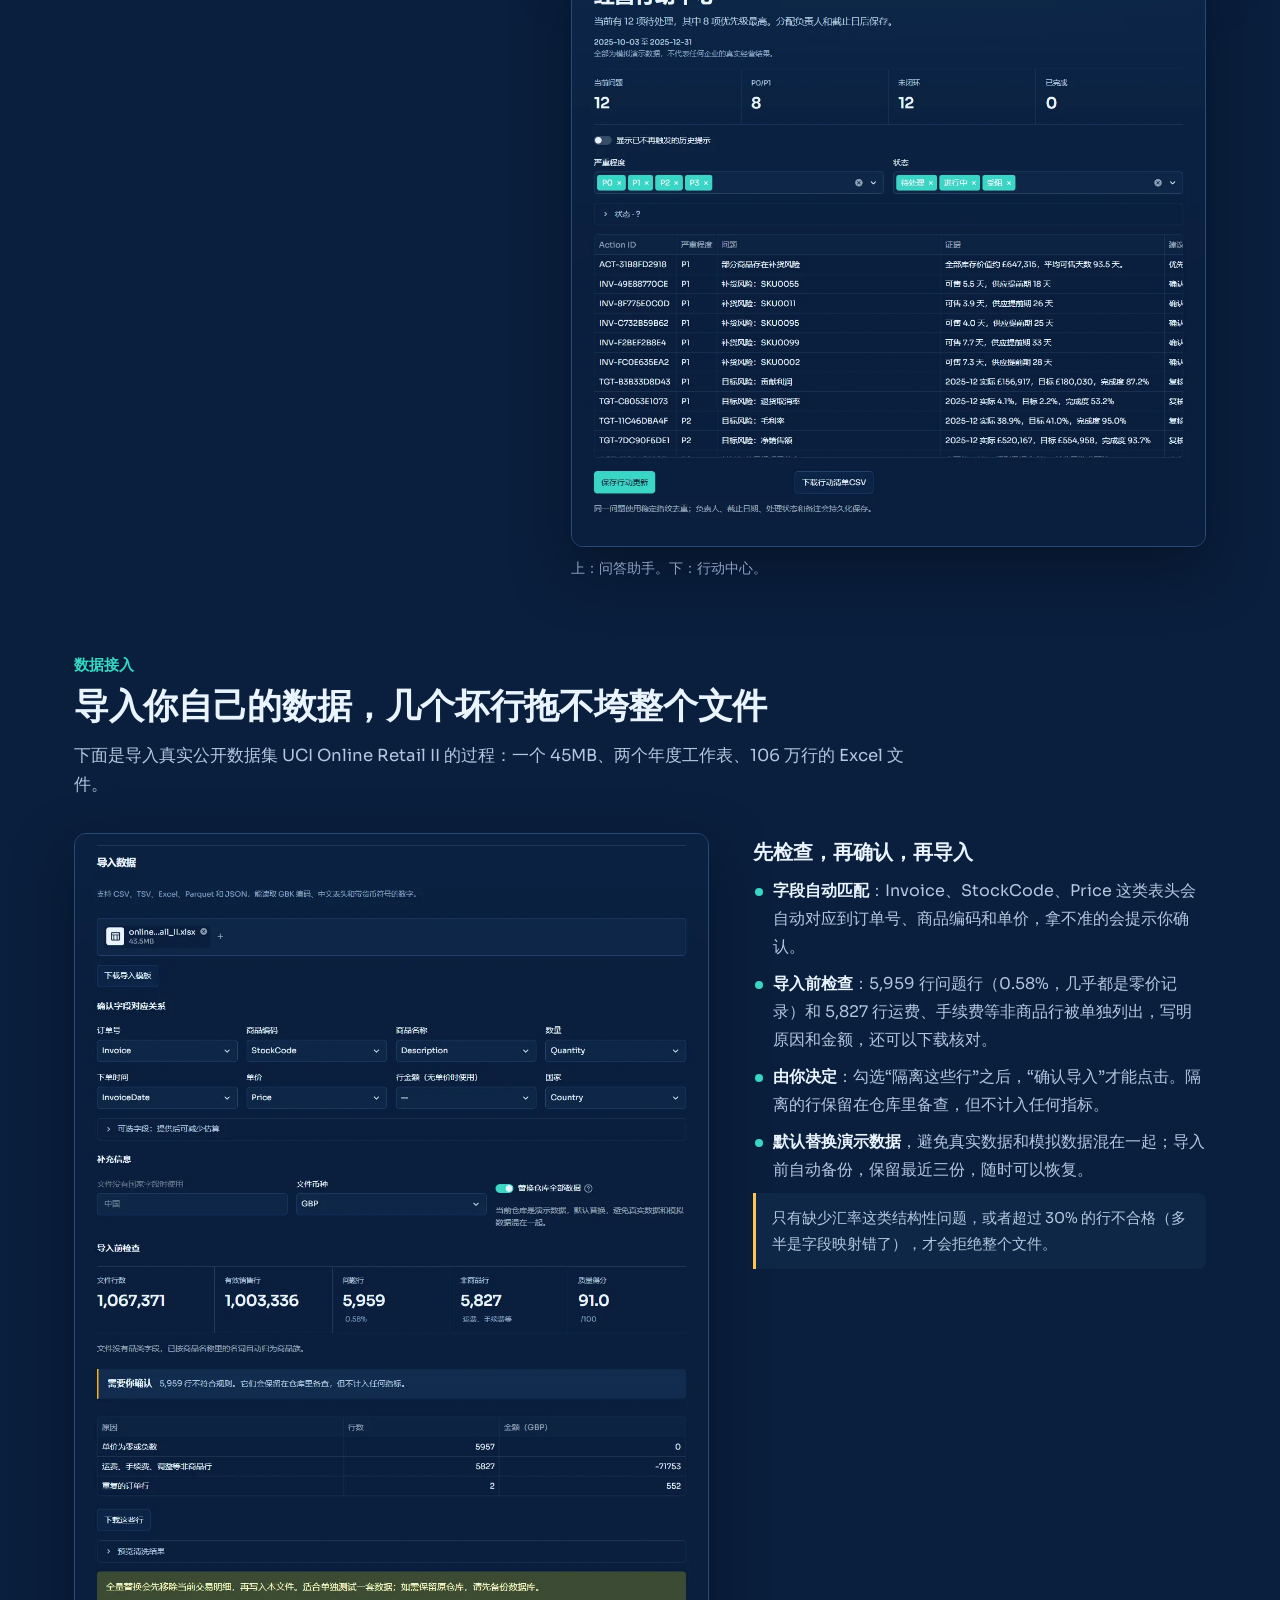
==== commit b46e28e4: "Expand the showcase into a full product tour Rewrite docs/index.html as a section-by-section tour: e" ====
--- a/docs/index.html
+++ b/docs/index.html
@@ -4,7 +4,7 @@
 <meta charset="utf-8">
 <meta name="viewport" content="width=device-width, initial-scale=1">
 <title>InsightFlow 2.0</title>
-<meta name="description" content="InsightFlow 是一个零售经营分析与决策平台：把交易数据变成一条看得见的资金流，并在做决定之前先模拟结果。已在 106 万行的真实账本上完整验证。">
+<meta name="description" content="InsightFlow 是一个零售经营分析与决策平台：把交易数据变成一条看得见的资金流，解释利润为什么变，并在做决定之前先模拟结果。已在 106 万行的真实账本上完整验证。">
 <style>
 @font-face {
   font-family: "Sora";
@@ -17,6 +17,7 @@
   --panel: #0F2747;
   --raised: #17345C;
   --line: #274A78;
+  --grid: #1C3A63;
   --ink: #EAF4FF;
   --ink-soft: #B4C7DF;
   --muted: #8BA3C2;
@@ -26,23 +27,41 @@
   --radius: 10px;
 }
 * { box-sizing: border-box; }
-html { background: var(--page); }
+html { background: var(--page); scroll-behavior: smooth; scroll-padding-top: 64px; }
+@media (prefers-reduced-motion: reduce) { html { scroll-behavior: auto; } }
 body {
   margin: 0;
   background: var(--page);
   color: var(--ink);
   font-family: Sora, "HarmonyOS Sans SC", MiSans, "PingFang SC", "Microsoft YaHei UI", "Microsoft YaHei", sans-serif;
-  line-height: 1.7;
+  line-height: 1.75;
   -webkit-font-smoothing: antialiased;
 }
 a { color: var(--flow); text-underline-offset: 3px; }
-a:focus-visible { outline: 2px solid var(--flow); outline-offset: 3px; border-radius: 4px; }
-.wrap { max-width: 1120px; margin: 0 auto; padding: 0 24px; }
-header.hero { padding: 72px 0 40px; }
-.version { color: var(--muted); font-size: .92rem; margin: 0 0 14px; }
-h1 { font-size: clamp(2.3rem, 5vw, 3.6rem); line-height: 1.12; letter-spacing: -.02em; margin: 0 0 18px; }
+a:focus-visible, .toc a:focus-visible { outline: 2px solid var(--flow); outline-offset: 3px; border-radius: 4px; }
+.wrap { max-width: 1180px; margin: 0 auto; padding: 0 24px; }
+img { display: block; max-width: 100%; height: auto; }
+
+/* Navigation */
+.toc {
+  position: sticky; top: 0; z-index: 10;
+  background: rgba(10, 31, 61, .9); backdrop-filter: blur(10px);
+  border-bottom: 1px solid var(--grid);
+}
+.toc .wrap { display: flex; align-items: center; gap: 14px; height: 56px; overflow-x: auto; scrollbar-width: none; }
+.toc .wrap::-webkit-scrollbar { display: none; }
+.toc b { font-weight: 700; white-space: nowrap; margin-right: 6px; }
+.toc a { color: var(--ink-soft); text-decoration: none; font-size: .86rem; white-space: nowrap; }
+.toc a:hover { color: var(--ink); }
+
+/* Hero */
+header.hero { padding: 64px 0 34px; }
+.version { color: var(--muted); font-size: .92rem; margin: 0 0 12px; }
+h1 { font-size: clamp(2.4rem, 5.4vw, 3.9rem); line-height: 1.1; letter-spacing: -.02em; margin: 0 0 20px; }
 h1 span { color: var(--flow); }
-.lede { font-size: clamp(1.05rem, 1.6vw, 1.25rem); color: var(--ink-soft); max-width: 46em; margin: 0; }
+.lede { font-size: clamp(1.05rem, 1.7vw, 1.28rem); color: var(--ink-soft); max-width: 46em; margin: 0; }
+.facts { display: flex; flex-wrap: wrap; gap: 10px 26px; margin: 24px 0 0; padding: 0; list-style: none; color: var(--ink-soft); font-size: .95rem; }
+.facts li b { color: var(--ink); font-weight: 650; margin-right: 4px; }
 .actions { display: flex; flex-wrap: wrap; gap: 12px; margin-top: 28px; }
 .button {
   display: inline-block; padding: 11px 18px; border-radius: var(--radius);
@@ -51,124 +70,547 @@
 }
 .button.primary { background: var(--flow); border-color: var(--flow); color: #06213A; }
 .button:hover { border-color: var(--flow); }
+
+/* Media */
 figure { margin: 0; }
 .shot {
-  border: 1px solid var(--line); border-radius: 14px; overflow: hidden; background: var(--panel);
-  box-shadow: 0 24px 60px rgba(3, 12, 26, .55);
-}
-.shot img { display: block; width: 100%; height: auto; }
-figcaption { color: var(--muted); font-size: .9rem; margin-top: 10px; }
-section { padding: 56px 0 8px; }
-h2 { font-size: clamp(1.45rem, 2.6vw, 1.9rem); line-height: 1.3; margin: 0 0 10px; letter-spacing: -.01em; }
-.section-lede { color: var(--ink-soft); margin: 0 0 26px; max-width: 48em; }
+  border: 1px solid var(--line); border-radius: 12px; overflow: hidden; background: var(--panel);
+  box-shadow: 0 22px 54px rgba(3, 12, 26, .5);
+}
+.shot.flat { box-shadow: none; }
+.shot.center { display: flex; justify-content: center; background: #0B2140; }
+.shot.center img { width: auto; max-height: 520px; }
+figcaption { color: var(--muted); font-size: .88rem; margin-top: 10px; line-height: 1.6; }
+.motion-label { display: inline-block; font-size: .78rem; color: #06213A; background: var(--flow); border-radius: 999px; padding: 1px 9px; margin-right: 6px; font-weight: 650; vertical-align: 1px; }
+
+/* Sections */
+section { padding: 72px 0 0; }
+.chapter { color: var(--flow); font-weight: 650; font-size: .95rem; margin: 0 0 6px; }
+h2 { font-size: clamp(1.6rem, 3vw, 2.2rem); line-height: 1.28; margin: 0 0 12px; letter-spacing: -.01em; }
+.section-lede { color: var(--ink-soft); margin: 0 0 30px; max-width: 50em; font-size: 1.04rem; }
+.feature { display: grid; grid-template-columns: minmax(0, 5fr) minmax(0, 7fr); gap: 44px; align-items: start; margin-top: 34px; }
+.feature.reverse { grid-template-columns: minmax(0, 7fr) minmax(0, 5fr); }
+.feature.reverse .feature-text { order: 2; }
+.feature-text h3 { font-size: 1.22rem; margin: 6px 0 10px; line-height: 1.4; }
+.feature-text p { color: var(--ink-soft); margin: 0 0 14px; }
+.points { margin: 0 0 6px; padding: 0; list-style: none; }
+.points li { position: relative; padding-left: 20px; margin: 9px 0; color: var(--ink-soft); }
+.points li::before { content: ""; position: absolute; left: 2px; top: .72em; width: 8px; height: 8px; border-radius: 50%; background: var(--flow); }
+.points li b { color: var(--ink); font-weight: 600; }
+.note { border-left: 3px solid var(--profit); background: var(--panel); padding: 12px 16px; border-radius: 0 8px 8px 0; color: var(--ink-soft); font-size: .93rem; margin: 16px 0 0; }
+.pair { display: grid; grid-template-columns: repeat(2, minmax(0, 1fr)); gap: 22px; margin-top: 30px; }
+.wide { margin-top: 30px; }
+
+/* Pipeline diagram */
+.pipeline { background: var(--panel); border: 1px solid var(--line); border-radius: 14px; padding: 26px 22px 18px; }
+.pipeline svg { width: 100%; height: auto; display: block; }
+.stages { display: grid; grid-template-columns: repeat(7, minmax(0, 1fr)); gap: 12px; margin-top: 16px; }
+.stages div { font-size: .84rem; color: var(--ink-soft); line-height: 1.55; }
+.stages b { display: block; color: var(--ink); font-size: .92rem; margin-bottom: 2px; }
+
+/* Numbers */
 .stats { display: grid; grid-template-columns: repeat(4, minmax(0, 1fr)); gap: 1px; background: var(--line); border: 1px solid var(--line); border-radius: 14px; overflow: hidden; }
 .stat { background: var(--panel); padding: 20px 20px 18px; }
 .stat b { display: block; font-size: clamp(1.5rem, 2.8vw, 2.1rem); line-height: 1.2; letter-spacing: -.02em; }
 .stat b.gold { color: var(--profit); }
 .stat b.aqua { color: var(--flow); }
-.stat span { display: block; color: var(--ink-soft); font-size: .92rem; margin-top: 6px; }
+.stat span { display: block; color: var(--ink-soft); font-size: .9rem; margin-top: 6px; }
+.table-scroll { overflow-x: auto; border: 1px solid var(--line); border-radius: var(--radius); background: var(--panel); }
+.lessons { width: 100%; border-collapse: collapse; font-size: .94rem; }
+.lessons th, .lessons td { text-align: left; padding: 13px 14px; border-bottom: 1px solid var(--grid); vertical-align: top; }
+.lessons tr:last-child td { border-bottom: 0; }
+.lessons th { color: var(--muted); font-weight: 600; font-size: .86rem; }
+.lessons td:first-child { color: var(--ink); width: 24%; }
+.lessons td.before { color: var(--leak); }
+.lessons td.after { color: var(--ink-soft); }
 .cards { display: grid; grid-template-columns: repeat(3, minmax(0, 1fr)); gap: 16px; }
 .card { background: var(--panel); border: 1px solid var(--line); border-radius: var(--radius); padding: 20px 22px; }
-.card h3 { font-size: 1.05rem; margin: 0 0 6px; }
-.card p { margin: 0; color: var(--ink-soft); font-size: .95rem; }
-.card .where { display: block; color: var(--muted); font-size: .85rem; margin-top: 10px; }
-.gallery { display: grid; grid-template-columns: repeat(3, minmax(0, 1fr)); gap: 18px; }
-.lessons { width: 100%; border-collapse: collapse; font-size: .95rem; }
-.lessons th, .lessons td { text-align: left; padding: 13px 14px; border-bottom: 1px solid var(--line); vertical-align: top; }
-.lessons th { color: var(--muted); font-weight: 600; font-size: .88rem; }
-.lessons td:first-child { color: var(--ink); width: 26%; }
-.lessons td.before { color: var(--leak); }
-.lessons td.after { color: var(--ink-soft); }
-.table-scroll { overflow-x: auto; border: 1px solid var(--line); border-radius: var(--radius); background: var(--panel); }
-.two { display: grid; grid-template-columns: repeat(2, minmax(0, 1fr)); gap: 16px; }
-ul.plain { margin: 0; padding-left: 1.1em; color: var(--ink-soft); }
-ul.plain li { margin: 6px 0; }
+.card h3 { font-size: 1.04rem; margin: 0 0 8px; }
+.card p, .card li { color: var(--ink-soft); font-size: .93rem; }
+.card p { margin: 0; }
+.card ul { margin: 0; padding-left: 1.1em; }
+.card li { margin: 5px 0; }
+code { background: var(--raised); padding: 1px 6px; border-radius: 5px; font-size: .9em; }
 pre {
   margin: 0; padding: 16px 18px; background: var(--panel); border: 1px solid var(--line);
   border-radius: var(--radius); overflow-x: auto; color: var(--ink); font-size: .92rem; line-height: 1.6;
 }
-footer { margin-top: 64px; padding: 28px 0 48px; border-top: 1px solid var(--line); color: var(--muted); font-size: .9rem; }
+pre code { background: none; padding: 0; }
+footer { margin-top: 80px; padding: 28px 0 48px; border-top: 1px solid var(--grid); color: var(--muted); font-size: .9rem; }
 footer p { margin: 4px 0; }
-@media (max-width: 900px) {
+
+@media (max-width: 960px) {
+  .feature, .feature.reverse { grid-template-columns: 1fr; gap: 22px; }
+  .feature.reverse .feature-text { order: 0; }
+  .stages { grid-template-columns: repeat(4, minmax(0, 1fr)); }
   .stats { grid-template-columns: repeat(2, minmax(0, 1fr)); }
-  .cards, .gallery { grid-template-columns: repeat(2, minmax(0, 1fr)); }
+  .cards { grid-template-columns: repeat(2, minmax(0, 1fr)); }
 }
 @media (max-width: 600px) {
   .wrap { padding: 0 16px; }
-  header.hero { padding-top: 48px; }
-  .cards, .gallery, .two { grid-template-columns: 1fr; }
+  header.hero { padding-top: 40px; }
+  section { padding-top: 56px; }
+  .pair, .cards { grid-template-columns: 1fr; }
+  .stages { grid-template-columns: repeat(2, minmax(0, 1fr)); }
   .lessons td:first-child { width: auto; }
 }
 </style>
 </head>
 <body>
+<nav class="toc" aria-label="页面目录">
+  <div class="wrap">
+    <b>InsightFlow 2.0</b>
+    <a href="#pipeline">工作方式</a>
+    <a href="#overview">资金流</a>
+    <a href="#profit">利润</a>
+    <a href="#markets">市场</a>
+    <a href="#customers">客户</a>
+    <a href="#products">商品与库存</a>
+    <a href="#pricing">定价</a>
+    <a href="#decisions">决策</a>
+    <a href="#experiments">实验</a>
+    <a href="#operations">诊断与行动</a>
+    <a href="#import">数据接入</a>
+    <a href="#trust">可信度</a>
+    <a href="#validation">真实验证</a>
+    <a href="#start">开始使用</a>
+  </div>
+</nav>
+
 <div class="wrap">
   <header class="hero">
-    <p class="version">版本 2.0.0，2026 年 11 月</p>
+    <p class="version">版本 2.0.0，2026 年 11 月发布</p>
     <h1>InsightFlow <span>2.0</span></h1>
-    <p class="lede">一个零售经营分析与决策平台。它把交易数据变成一条看得见的资金流，告诉你钱从哪里来、在哪里流失，并在你做决定之前先模拟结果。2.0 在 106 万行的真实公开账本上完整跑过，问题都修完了才发布。</p>
+    <p class="lede">一个零售经营分析与决策平台。导入一份销售明细，它会把钱从哪里来、在哪里流失画成一条资金流，解释利润为什么变了，指出哪些问题值得处理，并在你调价、做促销或调整营销之前，先把可能的结果模拟出来。</p>
+    <ul class="facts">
+      <li><b>106 万行</b>真实账本完整验证</li>
+      <li><b>17 个</b>分析页面</li>
+      <li><b>249 项</b>自动化测试</li>
+      <li><b>离线运行</b>，动画组件不依赖外部库</li>
+    </ul>
     <div class="actions">
       <a class="button primary" href="https://github.com/zhao-yushen/InsightFlow-Analytics">查看源代码</a>
+      <a class="button" href="#start">本地运行</a>
       <a class="button" href="https://github.com/zhao-yushen/InsightFlow-Analytics/blob/main/docs/validation.md">验证记录</a>
-      <a class="button" href="https://github.com/zhao-yushen/InsightFlow-Analytics/blob/main/docs/methodology.md">方法说明</a>
       <a class="button" href="https://github.com/zhao-yushen/InsightFlow-Analytics/releases/tag/v2.0.0">发布说明</a>
     </div>
   </header>
 
-  <figure class="shot">
-    <img src="assets/overview.png" width="1600" height="1000" alt="经营总览：资金从商品毛额流出折扣、退款、商品成本、物流、支付、营销和退货处理，最后留下贡献利润">
+  <figure>
+    <div class="shot">
+      <picture>
+        <source srcset="assets/showcase/overview-river.webp" media="(prefers-reduced-motion: reduce)">
+        <img src="assets/showcase/river-flow.webp" width="1066" height="412" alt="资金河动画：商品毛额从左向右流动，折扣、退款、商品成本、物流、支付、营销和退货处理依次分流出去，最后留下贡献利润">
+      </picture>
+    </div>
+    <figcaption><span class="motion-label">动图</span>资金河。河道的宽度就是金额，每一条向下分出的支流是一项流出，流到最右边剩下的就是贡献利润。截图和动图都使用可复现的模拟演示数据。</figcaption>
   </figure>
-  <figcaption>经营总览。点击任意一项流出，可以查看它来自哪些品类和市场。截图为可复现的模拟演示数据。</figcaption>
-
-  <section aria-labelledby="real">
-    <h2 id="real">在真实账本上验证过</h2>
-    <p class="section-lede">用公开的 UCI Online Retail II 数据集，在真实浏览器里上传、导入，再逐页检查。下面的数字都来自那次运行。</p>
+
+  <section id="pipeline" aria-labelledby="pipeline-title">
+    <p class="chapter">工作方式</p>
+    <h2 id="pipeline-title">一份明细是怎么变成决策的</h2>
+    <p class="section-lede">InsightFlow 不是一组各自为政的图表。所有页面读同一个带签名的账本：退货是负数的反向记录，任何维度的汇总都已经扣除退货；每一行都记着数据来自哪里，指标的可信度由它最弱的输入决定。</p>
+    <div class="pipeline">
+      <svg viewBox="0 0 1120 120" role="img" aria-label="数据流程：接入、校验、清洗、仓库、分析、决策、交付">
+        <defs>
+          <linearGradient id="beam" x1="0" x2="1" y1="0" y2="0">
+            <stop offset="0" stop-color="#38D6C4" stop-opacity=".85"/>
+            <stop offset=".7" stop-color="#38D6C4" stop-opacity=".7"/>
+            <stop offset="1" stop-color="#FFC44D" stop-opacity=".95"/>
+          </linearGradient>
+        </defs>
+        <rect x="20" y="52" width="1080" height="16" rx="8" fill="url(#beam)"/>
+        <g font-family="Sora, sans-serif" font-size="15" fill="#EAF4FF" text-anchor="middle" font-weight="600">
+          <g><circle cx="80" cy="60" r="26" fill="#0F2747" stroke="#38D6C4" stroke-width="2"/><text x="80" y="65">1</text></g>
+          <g><circle cx="240" cy="60" r="26" fill="#0F2747" stroke="#38D6C4" stroke-width="2"/><text x="240" y="65">2</text></g>
+          <g><circle cx="400" cy="60" r="26" fill="#0F2747" stroke="#38D6C4" stroke-width="2"/><text x="400" y="65">3</text></g>
+          <g><circle cx="560" cy="60" r="26" fill="#0F2747" stroke="#38D6C4" stroke-width="2"/><text x="560" y="65">4</text></g>
+          <g><circle cx="720" cy="60" r="26" fill="#0F2747" stroke="#38D6C4" stroke-width="2"/><text x="720" y="65">5</text></g>
+          <g><circle cx="880" cy="60" r="26" fill="#0F2747" stroke="#38D6C4" stroke-width="2"/><text x="880" y="65">6</text></g>
+          <g><circle cx="1040" cy="60" r="26" fill="#0F2747" stroke="#FFC44D" stroke-width="2"/><text x="1040" y="65">7</text></g>
+        </g>
+        <g font-family="Sora, 'Microsoft YaHei', sans-serif" font-size="14" fill="#B4C7DF" text-anchor="middle">
+          <text x="80" y="112">接入</text><text x="240" y="112">校验</text><text x="400" y="112">清洗</text><text x="560" y="112">仓库</text><text x="720" y="112">分析</text><text x="880" y="112">决策</text><text x="1040" y="112">交付</text>
+        </g>
+      </svg>
+      <div class="stages">
+        <div><b>1 接入</b>CSV、Excel、Parquet、JSON，GBK 编码和中文表头都能读，字段对应关系由你确认。</div>
+        <div><b>2 校验</b>在任何估算之前先检查原始值，不合格的行被隔离，并写明原因。</div>
+        <div><b>3 清洗</b>标准化国家、日期和金额，识别运费和手续费这类非商品行。</div>
+        <div><b>4 仓库</b>SQLite 账本、维度表和指标目录，每一行都带来源标签。</div>
+        <div><b>5 分析</b>利润桥接、价格弹性、预测、流失、库存和购物篮。</div>
+        <div><b>6 决策</b>情景模拟、方案搜索、A/B 实验判定和行动清单。</div>
+        <div><b>7 交付</b>17 个页面、问答助手，以及 HTML、Word 和 Markdown 报告。</div>
+      </div>
+    </div>
+  </section>
+
+  <section id="overview" aria-labelledby="overview-title">
+    <p class="chapter">经营总览</p>
+    <h2 id="overview-title">钱去了哪里，一眼看清</h2>
+    <p class="section-lede">总览页开头先用一句话说清本期发生了什么，比如“净销售额比上期多 £290.6K，利润最大的助力是销量规模，最大的拖累是折扣力度”。下面的每张图都在为这句话提供依据。</p>
+
+    <div class="feature">
+      <div class="feature-text">
+        <h3>资金河：把利润表画成一条河</h3>
+        <p>河的起点是商品毛额。往右流的过程中，折扣、退款、商品成本、物流、支付、营销和退货处理依次分流出去，每条支流的宽度就是它的金额，最后剩下的就是贡献利润。</p>
+        <ul class="points">
+          <li><b>点击任意一项流出</b>，下方立刻展开它来自哪些品类和哪些市场，还能看到占销售额的比率与基准期相比变了多少。</li>
+          <li><b>指标条</b>显示净销售额、贡献利润、利润率、订单、客户和退货率，每一项都标出相对基准期的变化，并附上近 12 个月的走势。</li>
+          <li><b>基准期可选</b>：上一周期，或去年同期。零售是季节性的，十二月和上一个季度比，往往会把旺季误读成增长。</li>
+        </ul>
+      </div>
+      <figure>
+        <div class="shot">
+          <picture>
+            <source srcset="assets/showcase/overview-drilldown.webp" media="(prefers-reduced-motion: reduce)">
+            <img src="assets/showcase/drilldown.webp" width="1132" height="1292" loading="lazy" alt="钻取动图：点击商品成本这一支流后，下方展开按品类和按市场的成本明细表">
+          </picture>
+        </div>
+        <figcaption><span class="motion-label">动图</span>点击“商品成本”，展开按品类和按市场的明细。</figcaption>
+      </figure>
+    </div>
+
+    <div class="feature reverse">
+      <div class="feature-text">
+        <h3>趋势、信号和前瞻</h3>
+        <p>趋势图展示近两年的净销售额、毛利润和贡献利润。还没结束的月份用虚线画出，因为天数不够的月份看起来总像是在下跌。</p>
+        <ul class="points">
+          <li><b>值得处理的问题</b>按 P0 到 P3 排序，例如利润承压、退货率上升、补货风险，每条都附带证据。</li>
+          <li><b>未来三个月的贡献利润</b>以 80% 和 95% 区间展示，区间越宽代表越不确定。</li>
+          <li><b>目标完成度</b>逐项列出。默认目标由近三个月均值加规则增幅生成，并非已批准的预算，页面会写明这一点。</li>
+        </ul>
+      </div>
+      <div>
+        <figure>
+          <div class="shot"><img src="assets/showcase/overview-signals.webp" width="1132" height="497" loading="lazy" alt="趋势与信号：月度趋势线，以及按优先级排列的待处理问题"></div>
+        </figure>
+        <figure style="margin-top:18px">
+          <div class="shot"><img src="assets/showcase/overview-outlook.webp" width="1132" height="614" loading="lazy" alt="前瞻与目标：贡献利润预测扇形图，以及本月目标完成度"></div>
+          <figcaption>上：趋势与问题信号。下：预测区间与目标完成度。</figcaption>
+        </figure>
+      </div>
+    </div>
+  </section>
+
+  <section id="profit" aria-labelledby="profit-title">
+    <p class="chapter">利润与单位经济</p>
+    <h2 id="profit-title">利润为什么变了，拆到每一分钱</h2>
+    <div class="feature">
+      <div class="feature-text">
+        <h3>价格、销量、结构、成本桥接</h3>
+        <p>利润变化最容易被说成“卖得好”或“成本高”。桥接把变化拆成互不重叠的几块：销量规模、商品结构、标价变化、折扣力度、单位成本、新增商品、停售商品、物流、支付、营销和退货。</p>
+        <ul class="points">
+          <li><b>各项相加等于实际变化</b>，图下标出未解释差额，测试要求它精确到分。</li>
+          <li><b>结构</b>单独成项：卖得多的如果是低利润商品，总销量涨了，利润照样可能跌。</li>
+          <li><b>上方的瀑布图</b>回答“钱去了哪里”，从商品毛额一路扣到贡献利润。</li>
+        </ul>
+      </div>
+      <div>
+        <figure>
+          <div class="shot"><img src="assets/showcase/profit-bridge.webp" width="1132" height="649" loading="lazy" alt="利润桥接瀑布图：从基准期利润出发，经过销量规模、商品结构、折扣力度等各项变化，到本期利润"></div>
+        </figure>
+        <figure style="margin-top:18px">
+          <div class="shot"><img src="assets/showcase/profit-flow.webp" width="1132" height="573" loading="lazy" alt="本期从商品毛额到贡献利润的瀑布图"></div>
+          <figcaption>上：基准期到本期的利润桥接，未解释差额 £0.00。下：本期从毛额到贡献利润。</figcaption>
+        </figure>
+      </div>
+    </div>
+  </section>
+
+  <section id="markets" aria-labelledby="markets-title">
+    <p class="chapter">全球市场</p>
+    <h2 id="markets-title">哪个市场在赚钱</h2>
+    <div class="feature reverse">
+      <div class="feature-text">
+        <h3>一个可以拖着转的地球仪</h3>
+        <p>每个市场是一个气泡，大小代表净销售额。青色表示利润率高于整体，珊瑚色表示低于整体，一眼就能看出“规模大但不赚钱”的市场。</p>
+        <ul class="points">
+          <li><b>拖动</b>旋转地球，<b>点击</b>气泡打开这个市场的详情：规模、利润率、退货率和它的主要品类。</li>
+          <li><b>键盘也能操作</b>：左右方向键旋转，上下方向键在市场之间切换，回车打开详情。</li>
+          <li><b>能识别 132 个国家和地区</b>，包括 EIRE、RSA、USA 这类导出文件里常见的写法，以及中文名和 ISO 代码。</li>
+        </ul>
+      </div>
+      <figure>
+        <div class="shot center">
+          <picture>
+            <source srcset="assets/showcase/markets-globe.webp" media="(prefers-reduced-motion: reduce)">
+            <img src="assets/showcase/globe-turn.webp" width="581" height="528" loading="lazy" alt="地球仪动图：拖动旋转一整圈，欧洲、亚洲和美洲的市场气泡依次转到正面">
+          </picture>
+        </div>
+        <figcaption><span class="motion-label">动图</span>拖动地球仪转一圈。</figcaption>
+      </figure>
+    </div>
+    <figure class="wide">
+      <div class="shot"><img src="assets/showcase/markets-globe.webp" width="1132" height="815" loading="lazy" alt="全球市场页面：左侧地球仪，右侧各区域净销售额排名"></div>
+      <figcaption>完整页面：右侧是各区域的净销售额排名，下方还有逐个市场的排名表。</figcaption>
+    </figure>
+    <div class="feature">
+      <div class="feature-text">
+        <h3>销售诊断：变化来自哪里</h3>
+        <p>月度趋势可以切换净销售额、订单量、活跃客户和客单价。销售结构按国家、品类和渠道拆开，再列出相对基准期变化最大的维度，最后用星期热力图看销售节奏。</p>
+      </div>
+      <div>
+        <figure>
+          <div class="shot"><img src="assets/showcase/sales-trend.webp" width="1132" height="505" loading="lazy" alt="销售诊断：月度净销售额趋势"></div>
+        </figure>
+        <figure style="margin-top:18px">
+          <div class="shot"><img src="assets/showcase/sales-mix.webp" width="1132" height="775" loading="lazy" alt="销售结构：按国家、品类和渠道的净销售额与贡献利润率"></div>
+        </figure>
+      </div>
+    </div>
+  </section>
+
+  <section id="customers" aria-labelledby="customers-title">
+    <p class="chapter">客户价值与流失</p>
+    <h2 id="customers-title">谁最值钱，谁可能不再回来</h2>
+    <div class="feature reverse">
+      <div class="feature-text">
+        <h3>只有通过验证的模型才会被采用</h3>
+        <p>客户先按最近一次购买、购买频次和金额分成冠军、忠诚、成长、潜力、风险和沉睡几类。流失模型预测每位客户未来 90 天会不会回购。</p>
+        <ul class="points">
+          <li><b>跨期验证</b>：用较早的数据训练，用之后 90 天的真实结果打分。AUC 低于 0.60 时页面会说明，并改用可解释的规则分数。</li>
+          <li><b>校准图</b>展示预测概率和实际回购率是否一致，点越靠近对角线，概率越能直接读。</li>
+          <li><b>优先联系名单</b>按“预期利润 × 流失风险”排序，并给出召回、自动触达或交叉销售的建议。</li>
+          <li><b>覆盖范围写明</b>：匿名订单不在客户分析内，页面会标出带客户编号的订单占多少销售额。</li>
+        </ul>
+      </div>
+      <div>
+        <figure>
+          <div class="shot"><img src="assets/showcase/customers-churn.webp" width="1132" height="671" loading="lazy" alt="流失预测：客户价值与流失风险散点图，以及模型校准曲线"></div>
+        </figure>
+        <figure style="margin-top:18px">
+          <div class="shot"><img src="assets/showcase/customers-segments.webp" width="1132" height="533" loading="lazy" alt="客户分层矩形树图：冠军、忠诚、成长、风险、沉睡和潜力客户的贡献利润"></div>
+          <figcaption>上：价值与风险，以及模型校准。下：各客户层的贡献利润。</figcaption>
+        </figure>
+      </div>
+    </div>
+  </section>
+
+  <section id="products" aria-labelledby="products-title">
+    <p class="chapter">商品与库存</p>
+    <h2 id="products-title">什么好卖、什么一起卖、什么该补货</h2>
+    <div class="feature">
+      <div class="feature-text">
+        <h3>集中度与连带购买</h3>
+        <p>累计收入曲线显示收入有多依赖头部商品，按全部商品计算，而不是只算前几百个。商品效率地图把销售额和贡献利润率放在一起，标出卖得多但赚得少的商品。</p>
+        <ul class="points">
+          <li><b>连带购买</b>用提升度衡量：提升度为 2，代表两件商品同时出现的次数是巧合的两倍。</li>
+          <li>至少要有 8 笔共同订单才会列出，避免把偶然当规律。</li>
+        </ul>
+      </div>
+      <div>
+        <figure>
+          <div class="shot"><img src="assets/showcase/products-concentration.webp" width="1132" height="507" loading="lazy" alt="收入集中度：累计收入曲线和净销售额前十的商品"></div>
+        </figure>
+        <figure style="margin-top:18px">
+          <div class="shot"><img src="assets/showcase/products-basket.webp" width="1132" height="661" loading="lazy" alt="连带购买表：常被一起购买的商品组合、共同订单数、连带率和提升度"></div>
+        </figure>
+      </div>
+    </div>
+    <div class="feature reverse">
+      <div class="feature-text">
+        <h3>按服务水平计算的补货策略</h3>
+        <p>商品按价值（ABC）和需求稳定性（XYZ）分成九类：AX 适合自动补货，AZ 需要人工盯。安全库存由目标服务水平、需求波动和交期波动一起决定。</p>
+        <ul class="points">
+          <li><b>需求按净数计算</b>：当天下单又取消的订单不算需求。</li>
+          <li><b>补货清单</b>列出现有库存、补货线、建议订购量、预计缺货日和缺货会损失的利润，可以直接下载。</li>
+          <li>数据里没有库存字段时，这一页只分析需求，不会编造库存去发补货告警。</li>
+        </ul>
+      </div>
+      <figure>
+        <div class="shot"><img src="assets/showcase/inventory-policy.webp" width="1132" height="943" loading="lazy" alt="补货策略：ABC-XYZ 收入热力图，以及缺货损失最大的商品"></div>
+      </figure>
+    </div>
+  </section>
+
+  <section id="pricing" aria-labelledby="pricing-title">
+    <p class="chapter">定价实验室</p>
+    <h2 id="pricing-title">顾客对价格有多敏感，该不该调价</h2>
+    <div class="feature">
+      <div class="feature-text">
+        <h3>价格弹性从你自己的订单里估计</h3>
+        <p>每个品类做一次泊松回归：每周订单数对实际售价，同时扣除每个商品本身的受欢迎程度和每一周的季节影响，所以旺季和爆款不会被误当成价格效应。</p>
+        <ul class="points">
+          <li><b>按销售渠道分别跟踪</b>：同一商品在网店和批发渠道常用不同价目表，混在一起会把渠道比例的变化误当成价格变化。</li>
+          <li><b>误差按商品聚类</b>，再向品类先验收缩：数据少的品类贴近行业假设，数据多的品类由数据说话，每一行都标明是哪一种。</li>
+          <li><b>每条调价建议</b>都给出弹性 95% 区间两端的利润变化，只有在不利的一端仍然赚钱时才算稳健。</li>
+        </ul>
+        <p class="note">价格不是随机实验，估计只在历史价格附近可靠。页面会建议先用 A/B 实验验证，再全量调价。</p>
+      </div>
+      <div>
+        <figure>
+          <div class="shot"><img src="assets/showcase/pricing-elasticity.webp" width="1132" height="892" loading="lazy" alt="价格弹性图：各品类的数据估计、95% 区间和行业假设"></div>
+        </figure>
+        <figure style="margin-top:18px">
+          <div class="shot"><img src="assets/showcase/pricing-moves.webp" width="1132" height="785" loading="lazy" alt="调价建议：各品类预计的贡献利润变化和利润区间"></div>
+          <figcaption>上：各品类的弹性估计与区间。下：建议调价幅度和利润区间。</figcaption>
+        </figure>
+      </div>
+    </div>
+  </section>
+
+  <section id="decisions" aria-labelledby="decisions-title">
+    <p class="chapter">概率决策实验室</p>
+    <h2 id="decisions-title">做决定之前，先看几千种可能的结果</h2>
+    <div class="feature reverse">
+      <div class="feature-text">
+        <h3>一个方案不是一个数字，而是一个分布</h3>
+        <p>调整价格、折扣、营销、采购成本或退货率，系统会抽取 5,000 种可能的未来：价格弹性、营销响应、基础需求、采购成本和物流成本都按看得见的分布变化。</p>
+        <ul class="points">
+          <li><b>落下的每个点</b>是一种可能的结果，左边红色是利润下降，右边青色是利润改善。</li>
+          <li>同时给出利润变化的中位数、较差情形（5%）和较好情形（95%），以及改善概率和“增收但减利”的概率。</li>
+          <li><b>敏感度条形图</b>告诉你结果最受哪个假设影响，值得先把那个假设弄准。</li>
+        </ul>
+      </div>
+      <figure>
+        <div class="shot center">
+          <picture>
+            <source srcset="assets/showcase/decision-simulation.webp" media="(prefers-reduced-motion: reduce)">
+            <img src="assets/showcase/simulation-drop.webp" width="643" height="352" loading="lazy" alt="模拟分布动图：几千个模拟结果像雨点一样落下，堆积成利润变化的分布">
+          </picture>
+        </div>
+        <figcaption><span class="motion-label">动图</span>修改参数后，模拟结果重新落下，堆成利润变化的分布。</figcaption>
+      </figure>
+    </div>
+    <div class="pair">
+      <figure>
+        <div class="shot"><img src="assets/showcase/decision-simulation.webp" width="1132" height="1284" loading="lazy" alt="风险模拟页面：方案参数、利润变化分布和敏感度"></div>
+        <figcaption>风险模拟：参数、分布、关键数字和敏感度在同一屏。</figcaption>
+      </figure>
+      <figure>
+        <div class="shot"><img src="assets/showcase/decision-frontier.webp" width="1132" height="1405" loading="lazy" alt="自动寻优：数百个方案在收益与风险平面上的位置，以及推荐方案"></div>
+        <figcaption>自动寻优：所有价格、折扣和营销组合面对同一批模拟未来，在收益与风险之间找出最优边界。</figcaption>
+      </figure>
+    </div>
+  </section>
+
+  <section id="experiments" aria-labelledby="experiments-title">
+    <p class="chapter">A/B 实验分析</p>
+    <h2 id="experiments-title">这次实验能下结论吗</h2>
+    <div class="feature">
+      <div class="feature-text">
+        <h3>证据不够时，结论就是“证据不足”</h3>
+        <p>实验不只看转化率，还看收入、利润和退货。每个指标都给出 95% 区间，结论按证据分为推广、试点、证据不足和停止四种。</p>
+        <ul class="points">
+          <li><b>推广</b>要求利润区间整体在 0 以上；<b>停止</b>对应利润明显下降或退货超过护栏。</li>
+          <li><b>分组检查</b>发现对照组和实验组人数失衡时会报警，这通常说明分流出了问题。</li>
+          <li><b>样本够不够</b>：给出最小可检测提升和所需样本量，说明这次实验本来能不能发现有意义的效果。</li>
+          <li>可以导入真实实验的客户级结果；演示实验只在模拟仓库里出现。</li>
+        </ul>
+      </div>
+      <div>
+        <figure>
+          <div class="shot"><img src="assets/showcase/experiments-result.webp" width="1132" height="903" loading="lazy" alt="实验结果：各指标的变化和 95% 区间，以及推广建议"></div>
+        </figure>
+        <figure style="margin-top:18px">
+          <div class="shot"><img src="assets/showcase/experiments-checks.webp" width="1132" height="520" loading="lazy" alt="实验可靠性检查：分组是否均匀和样本是否足够"></div>
+        </figure>
+      </div>
+    </div>
+  </section>
+
+  <section id="operations" aria-labelledby="operations-title">
+    <p class="chapter">诊断、预测与行动</p>
+    <h2 id="operations-title">从发现问题到有人负责</h2>
+    <div class="feature reverse">
+      <div class="feature-text">
+        <h3>根因诊断和预测</h3>
+        <p>收入变化用 Shapley 方法精确拆成活跃客户、购买频次和客单价三部分，再按国家、品类、渠道找出变化最大的地方，并标出历史上的异常月份。</p>
+        <p>预测页最多同时比较十个时序模型和一个组合模型，用滚动回测按误差排序，选出最准的一个，并说明它比“沿用上月”准多少。</p>
+      </div>
+      <div>
+        <figure>
+          <div class="shot"><img src="assets/showcase/diagnostics-drivers.webp" width="1132" height="950" loading="lazy" alt="根因诊断：收入和利润变化由什么驱动"></div>
+        </figure>
+        <figure style="margin-top:18px">
+          <div class="shot"><img src="assets/showcase/planning-forecast.webp" width="1132" height="1352" loading="lazy" alt="预测页：未来几个月的预测扇形图和模型回测成绩"></div>
+        </figure>
+      </div>
+    </div>
+    <div class="feature">
+      <div class="feature-text">
+        <h3>行动中心、问答助手和报告</h3>
+        <ul class="points">
+          <li><b>行动中心</b>把诊断出的问题变成可分配的行动，记录负责人、截止日和状态；同一个问题在不同日期范围下保持同一条记录。</li>
+          <li><b>问答助手</b>用日常语言提问，例如“为什么利润下降？”。它只回答已审核查询能覆盖的 12 类问题，每个答案都附上计算方法；答不了的问题会直接说明。</li>
+          <li><b>经营报告</b>一键生成 HTML、Word 和 Markdown 三种格式，内容和页面上的数字一致。</li>
+        </ul>
+      </div>
+      <div>
+        <figure>
+          <div class="shot"><img src="assets/showcase/assistant-answer.webp" width="1132" height="760" loading="lazy" alt="问答助手：回答为什么利润下降，并附上数据表和计算方法"></div>
+        </figure>
+        <figure style="margin-top:18px">
+          <div class="shot"><img src="assets/showcase/actions-register.webp" width="1132" height="1027" loading="lazy" alt="行动中心：待处理问题的负责人、截止日和状态"></div>
+          <figcaption>上：问答助手。下：行动中心。</figcaption>
+        </figure>
+      </div>
+    </div>
+  </section>
+
+  <section id="import" aria-labelledby="import-title">
+    <p class="chapter">数据接入</p>
+    <h2 id="import-title">导入你自己的数据，几个坏行拖不垮整个文件</h2>
+    <p class="section-lede">下面是导入真实公开数据集 UCI Online Retail II 的过程：一个 45MB、两个年度工作表、106 万行的 Excel 文件。</p>
+    <div class="feature reverse">
+      <div class="feature-text">
+        <h3>先检查，再确认，再导入</h3>
+        <ul class="points">
+          <li><b>字段自动匹配</b>：Invoice、StockCode、Price 这类表头会自动对应到订单号、商品编码和单价，拿不准的会提示你确认。</li>
+          <li><b>导入前检查</b>：5,959 行问题行（0.58%，几乎都是零价记录）和 5,827 行运费、手续费等非商品行被单独列出，写明原因和金额，还可以下载核对。</li>
+          <li><b>由你决定</b>：勾选“隔离这些行”之后，“确认导入”才能点击。隔离的行保留在仓库里备查，但不计入任何指标。</li>
+          <li><b>默认替换演示数据</b>，避免真实数据和模拟数据混在一起；导入前自动备份，保留最近三份，随时可以恢复。</li>
+        </ul>
+        <p class="note">只有缺少汇率这类结构性问题，或者超过 30% 的行不合格（多半是字段映射错了），才会拒绝整个文件。</p>
+      </div>
+      <figure>
+        <div class="shot">
+          <picture>
+            <source srcset="assets/showcase/import-check.webp" media="(prefers-reduced-motion: reduce)">
+            <img src="assets/showcase/import-consent.webp" width="1132" height="1515" loading="lazy" alt="导入动图：真实工作簿上传后的字段对应、导入前检查和问题行列表；勾选隔离后，确认导入按钮从灰色变为可点击">
+          </picture>
+        </div>
+        <figcaption><span class="motion-label">动图</span>勾选“隔离这 5,959 行”之前，导入按钮是灰色的；勾选之后才能导入。</figcaption>
+      </figure>
+    </div>
+  </section>
+
+  <section id="trust" aria-labelledby="trust-title">
+    <p class="chapter">数据与指标信任中心</p>
+    <h2 id="trust-title">每个数字都说得清来源</h2>
+    <div class="feature">
+      <div class="feature-text">
+        <h3>估算值不会被当成审计数字</h3>
+        <p>每一行记录交易、折扣、成本和库存各自的来源状态：已核验、估算、模拟或未提供。指标的可信度取决于它最弱的那个输入，并按行数加权。</p>
+        <ul class="points">
+          <li><b>没有的数据不编造</b>：没有折扣字段按成交价计，收入和源文件逐分对账；没有库存就留空；没有品类就按商品名称归并成商品族。</li>
+          <li><b>质量维度</b>覆盖完整性、唯一性、有效性、一致性、覆盖度和契约符合度。</li>
+          <li><b>未计入的行</b>按原因列出并可下载，数据血缘、导入记录和故障演练也都在这一页。</li>
+        </ul>
+      </div>
+      <figure>
+        <div class="shot"><img src="assets/showcase/quality-overview.webp" width="1132" height="961" loading="lazy" alt="信任中心：质量得分、各数据来源状态、质量维度和未计入分析的行"></div>
+      </figure>
+    </div>
+  </section>
+
+  <section id="validation" aria-labelledby="validation-title">
+    <p class="chapter">真实数据验证</p>
+    <h2 id="validation-title">在 106 万行真实账本上跑过一遍</h2>
+    <p class="section-lede">演示数据是干净的，真实账本不是。2.0 用公开的 UCI Online Retail II 数据集完整跑了一遍：在真实浏览器里上传、导入，再逐页检查。下面的数字都来自那次运行。</p>
     <div class="stats">
       <div class="stat"><b>1,067,371</b><span>行交易，两个年度工作表一起读入</span></div>
       <div class="stat"><b class="gold">£0.00</b><span>对账差额：净销售额加隔离行金额，等于去重后的源文件</span></div>
       <div class="stat"><b class="aqua">0.58%</b><span>问题行被隔离并可下载，文件照常导入</span></div>
       <div class="stat"><b>&lt; 0.6 秒</b><span>导入后 17 个页面重复访问的耗时，全部无报错</span></div>
-      <div class="stat"><b>6.5%</b><span>收入预测滚动回测误差（WAPE），比沿用上月准 55%</span></div>
+      <div class="stat"><b>6.5%</b><span>收入预测的滚动回测误差（WAPE），比沿用上月准 55%</span></div>
       <div class="stat"><b>0.79</b><span>流失模型跨期 AUC，用旧数据训练、用之后 90 天打分</span></div>
       <div class="stat"><b>132</b><span>个国家和地区可识别，包括 EIRE、RSA 这样的写法</span></div>
-      <div class="stat"><b>249</b><span>项自动化测试，覆盖率 93%，Python 3.11 和 3.13</span></div>
-    </div>
-  </section>
-
-  <section aria-labelledby="answers">
-    <h2 id="answers">它能回答什么</h2>
-    <p class="section-lede">每个页面先用一句话说清发生了什么，再给出依据。每张图都可以切换成表格查看。</p>
-    <div class="cards">
-      <div class="card"><h3>钱去了哪里</h3><p>动态资金流和价格、销量、结构、成本桥接，各项相加等于实际变化，未解释差额为零。</p><span class="where">经营总览、利润与单位经济</span></div>
-      <div class="card"><h3>哪个市场在赚钱</h3><p>可拖动的地球仪，用鼠标或键盘选中市场，查看规模、利润率和退货。</p><span class="where">全球市场</span></div>
-      <div class="card"><h3>该不该调价</h3><p>用订单数据估计价格弹性，按销售渠道分别跟踪，每条调价建议都带利润区间。</p><span class="where">定价实验室</span></div>
-      <div class="card"><h3>方案值不值得做</h3><p>Monte Carlo 模拟数千种结果，并在同一批模拟未来上比较所有价格、折扣和营销组合。</p><span class="where">概率决策实验室</span></div>
-      <div class="card"><h3>谁可能不再回购</h3><p>流失模型通过跨期验证才启用，达不到标准时页面会说明，并改用可解释的规则分数。</p><span class="where">客户价值与流失</span></div>
-      <div class="card"><h3>这些数字可信吗</h3><p>逐行记录数据来源，指标可信度取决于最弱的输入。估算值会标明，不会被当成审计数字。</p><span class="where">数据与指标信任中心</span></div>
-    </div>
-  </section>
-
-  <section aria-labelledby="gallery">
-    <h2 id="gallery">界面</h2>
-    <div class="gallery">
-      <figure>
-        <div class="shot"><img src="assets/markets.png" width="1600" height="1000" loading="lazy" alt="全球市场：地球仪上的气泡代表各市场净销售额，右侧是各区域排名"></div>
-        <figcaption>全球市场</figcaption>
-      </figure>
-      <figure>
-        <div class="shot"><img src="assets/pricing.png" width="1600" height="1000" loading="lazy" alt="定价实验室：各品类价格弹性的估计值、95% 区间和行业假设"></div>
-        <figcaption>定价实验室</figcaption>
-      </figure>
-      <figure>
-        <div class="shot"><img src="assets/decision-lab.png" width="1600" height="1000" loading="lazy" alt="概率决策实验室：利润变化的模拟分布，以及各因素对结果的影响"></div>
-        <figcaption>概率决策实验室</figcaption>
-      </figure>
-    </div>
-  </section>
-
-  <section aria-labelledby="lessons">
-    <h2 id="lessons">真实数据暴露的问题</h2>
-    <p class="section-lede">演示数据是干净的，真实账本不是。下面这些问题，只有在真实数据上跑过才会出现，现在都有回归测试守住。</p>
+      <div class="stat"><b>249</b><span>项自动化测试，覆盖率 93%，在 Python 3.11 和 3.13 上运行</span></div>
+    </div>
+    <h3 style="margin:40px 0 14px;font-size:1.22rem">真实数据暴露的问题</h3>
+    <p class="section-lede" style="margin-bottom:18px">下面这些问题只有在真实数据上跑过才会出现，现在都已修复，并有回归测试守住。</p>
     <div class="table-scroll">
       <table class="lessons">
         <thead><tr><th scope="col">情形</th><th scope="col">之前</th><th scope="col">现在</th></tr></thead>
@@ -179,38 +621,67 @@
           <tr><td>邮费和平台手续费</td><td class="before">算作商品销售，亚马逊手续费被记成 £22 万退款</td><td class="after">作为非商品行单独列出</td></tr>
           <tr><td>源文件没有库存</td><td class="before">编造库存量，并据此发出补货告警</td><td class="after">不编造数据，只分析需求</td></tr>
           <tr><td>当天下单又取消的大单</td><td class="before">80,995 件被算成日需求 900</td><td class="after">需求按扣除退货后的净数计算</td></tr>
+          <tr><td>打开行动中心</td><td class="before">每次都写库，导致全站缓存失效，页面要等 5 秒</td><td class="after">只在内容变化时写入，重复访问在 0.6 秒以内</td></tr>
         </tbody>
       </table>
     </div>
   </section>
 
-  <section aria-labelledby="limits">
-    <h2 id="limits">方法与边界</h2>
-    <div class="two">
+  <section id="limits" aria-labelledby="limits-title">
+    <p class="chapter">方法与边界</p>
+    <h2 id="limits-title">它擅长什么，又在哪里需要小心</h2>
+    <div class="cards">
       <div class="card">
-        <h3>做法</h3>
-        <ul class="plain">
-          <li>退货是反向记录，任何维度的汇总都已扣除退货。</li>
-          <li>价格弹性用泊松固定效应回归，误差按商品聚类，再向品类先验收缩。</li>
-          <li>预测在多个时序模型中滚动回测选优，未结束的月份不参与训练。</li>
-          <li>A/B 实验在区间跨过 0 时判为证据不足，不把噪声说成结论。</li>
+        <h3>可以放心依赖的</h3>
+        <ul>
+          <li>净销售额、退货和利润桥接按签名账本计算，逐分对账。</li>
+          <li>每个指标都标明来源和可信度。</li>
+          <li>预测和流失模型都经过回测或跨期验证才会使用。</li>
         </ul>
       </div>
       <div class="card">
-        <h3>局限</h3>
-        <ul class="plain">
-          <li>价格不是随机实验，弹性估计在演示数据上偏向 0，涨价建议可能高估收益。</li>
-          <li>没有成本数据时，利润由规则估算，只能看方向。</li>
-          <li>默认经营目标由近三个月均值加规则增幅生成，并非已批准预算。</li>
+        <h3>需要验证的</h3>
+        <ul>
+          <li>价格弹性来自观测数据，不是随机实验；在演示数据上估计偏向 0，涨价建议可能高估收益。</li>
+          <li>没有成本数据时，利润按规则估算，只能看方向。</li>
+          <li>默认经营目标由规则生成，并非已批准预算。</li>
+        </ul>
+      </div>
+      <div class="card">
+        <h3>部署时需要补上的</h3>
+        <ul>
           <li>访问码只是一道共用的门，企业部署还需要账号体系和权限管理。</li>
-        </ul>
-      </div>
-    </div>
-  </section>
-
-  <section aria-labelledby="start">
-    <h2 id="start">快速开始</h2>
-    <p class="section-lede">需要 Python 3.10 或更高版本。Windows 上也可以直接双击 <code>run_windows.bat</code>。首次打开会自动生成演示数据，约需 15 秒。</p>
+          <li>本地备份不能替代异地备份。</li>
+          <li>除中英文外的六种语言只翻译了导航。</li>
+        </ul>
+      </div>
+    </div>
+    <p class="section-lede" style="margin-top:22px">每个模型的做法、假设和局限都写在 <a href="https://github.com/zhao-yushen/InsightFlow-Analytics/blob/main/docs/methodology.md">方法说明</a> 里。</p>
+  </section>
+
+  <section id="engineering" aria-labelledby="engineering-title">
+    <p class="chapter">技术与工程</p>
+    <h2 id="engineering-title">怎么做出来的</h2>
+    <div class="cards">
+      <div class="card">
+        <h3>技术栈</h3>
+        <p>Python、pandas、NumPy 和 SQLite 负责数据与模型；Streamlit 和 Plotly 负责界面。资金河、地球仪、指标条和模拟分布用 Canvas 和 SVG 手工绘制，不依赖外部库，可以完全离线运行。</p>
+      </div>
+      <div class="card">
+        <h3>质量保障</h3>
+        <p>249 项自动化测试覆盖全部 17 个页面的渲染和关键点击路径，覆盖率 93%。CI 在 Python 3.11 和 3.13 上运行 Ruff、Bandit 和 pip-audit。</p>
+      </div>
+      <div class="card">
+        <h3>可访问性</h3>
+        <p>每张图都可以切换成表格查看；动画遵从系统的“减少动效”设置，键盘可以操作资金河和地球仪；配色经过色盲区分校验。</p>
+      </div>
+    </div>
+  </section>
+
+  <section id="start" aria-labelledby="start-title">
+    <p class="chapter">开始使用</p>
+    <h2 id="start-title">在自己的电脑上跑起来</h2>
+    <p class="section-lede">需要 Python 3.10 或更高版本。Windows 上也可以直接双击 <code>run_windows.bat</code>。首次打开会自动生成演示数据，约需 15 秒，默认地址是 <code>http://127.0.0.1:8501</code>。</p>
     <pre><code>git clone https://github.com/zhao-yushen/InsightFlow-Analytics.git
 cd InsightFlow-Analytics
 python -m venv .venv
@@ -221,7 +692,7 @@
 
   <footer>
     <p>独立设计与开发：Zhao Yushen。MIT License。</p>
-    <p>截图使用可复现的模拟数据，不代表任何企业的真实经营结果。真实数据的验证结果见验证记录。</p>
+    <p>截图和动图使用可复现的模拟数据，不代表任何企业的真实经营结果；数据接入一节展示的是公开数据集 UCI Online Retail II。</p>
   </footer>
 </div>
 </body>
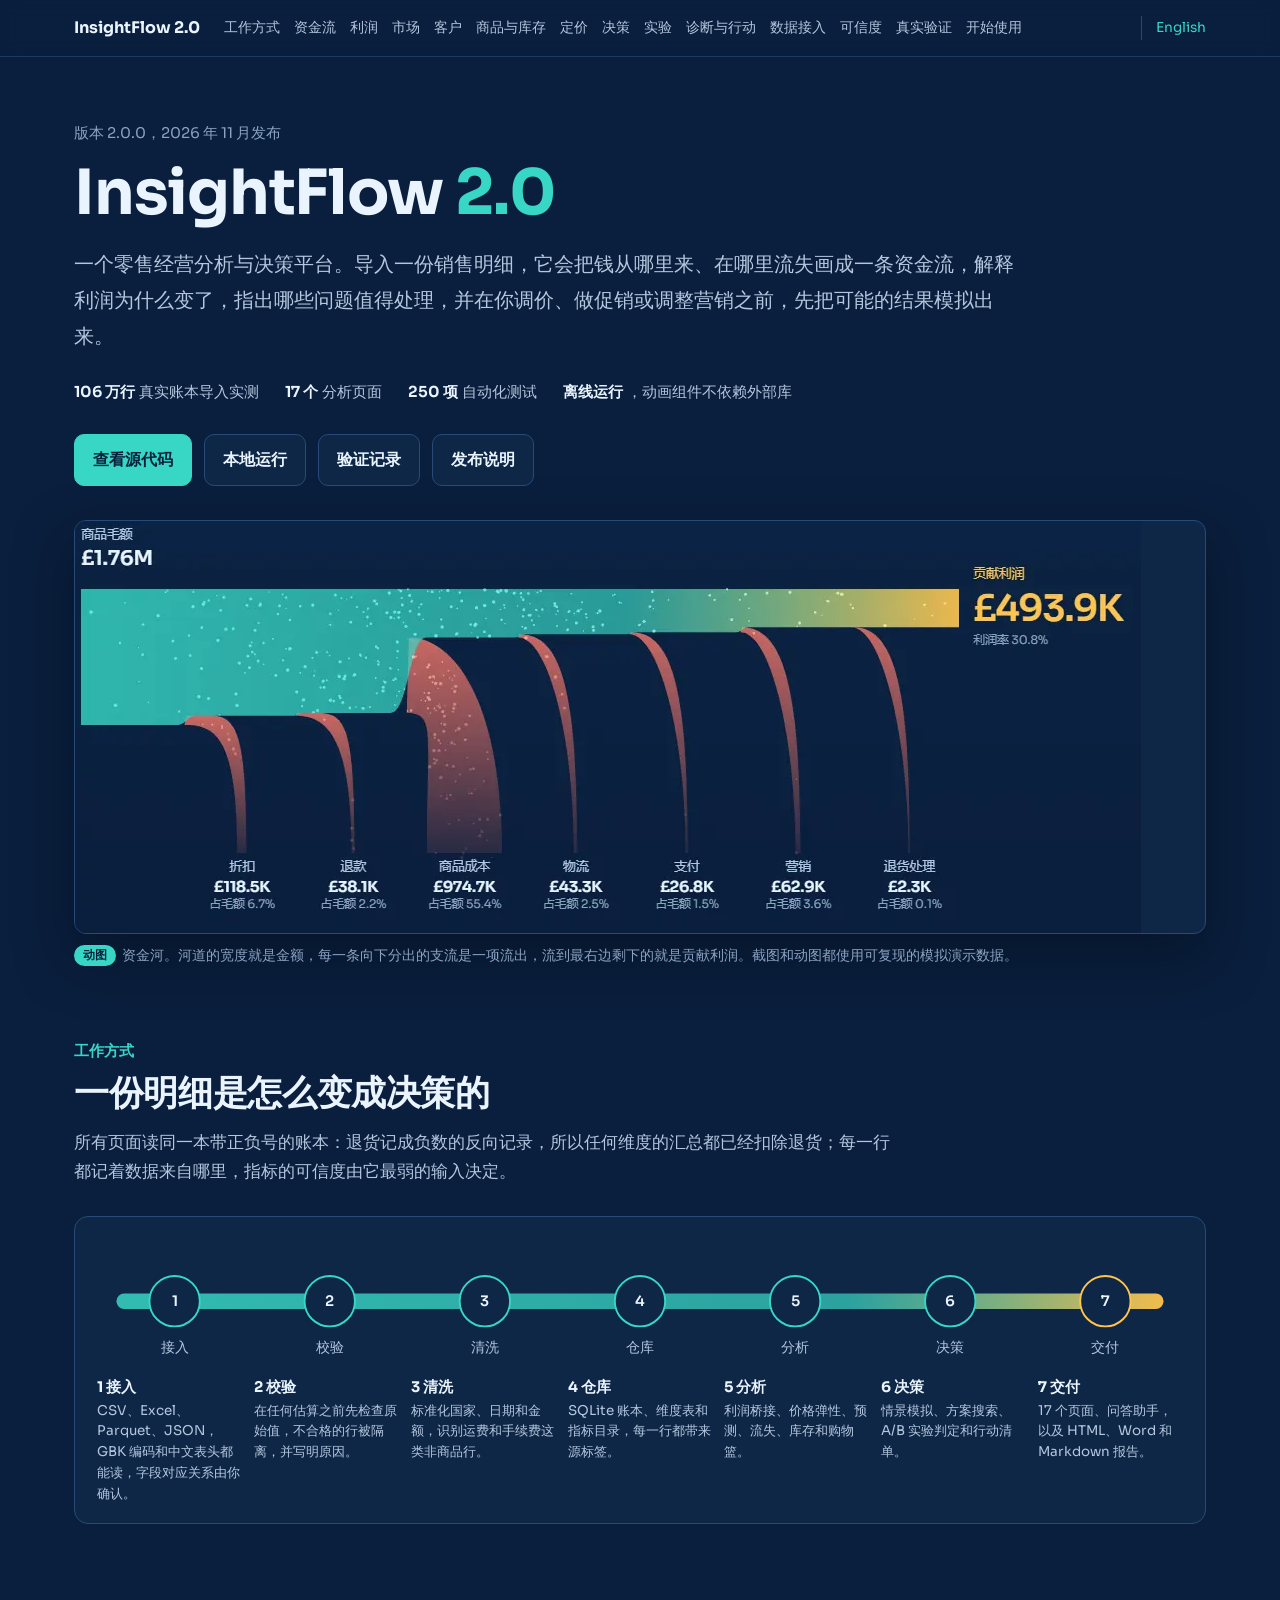
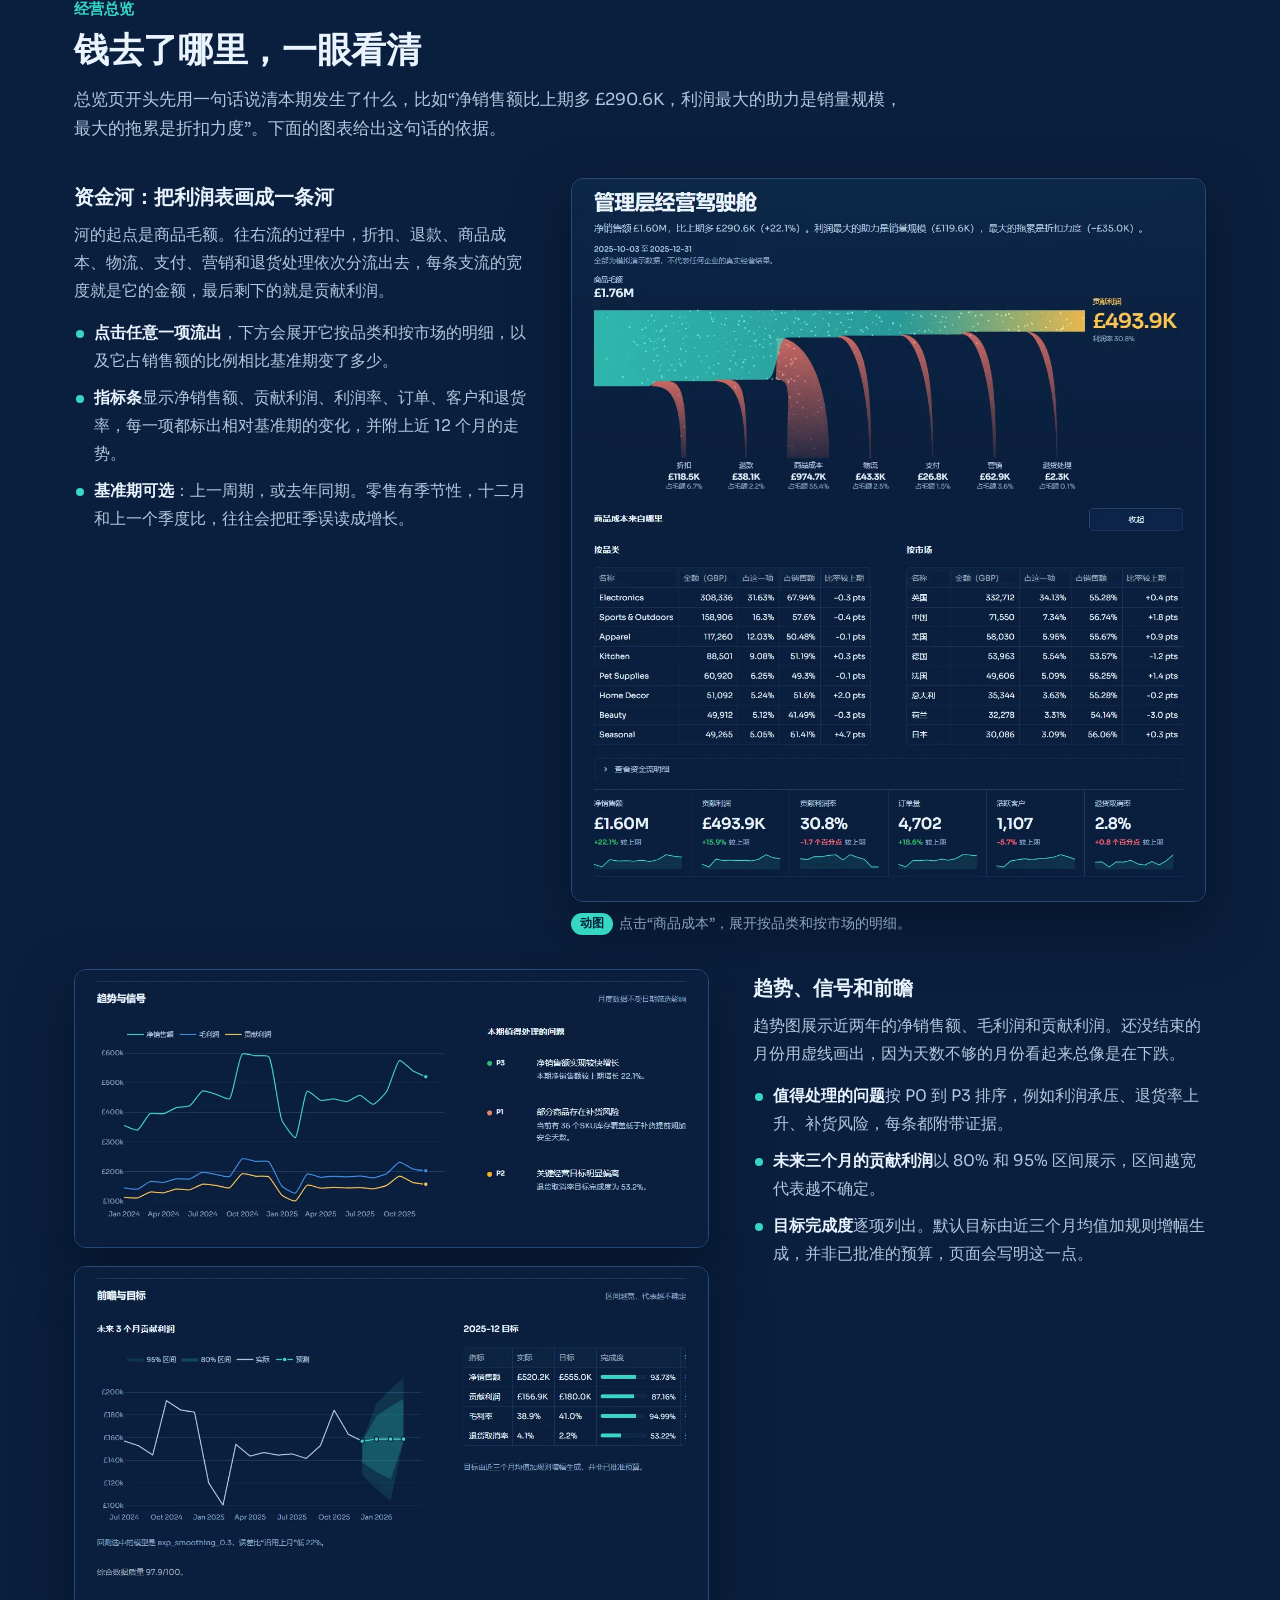
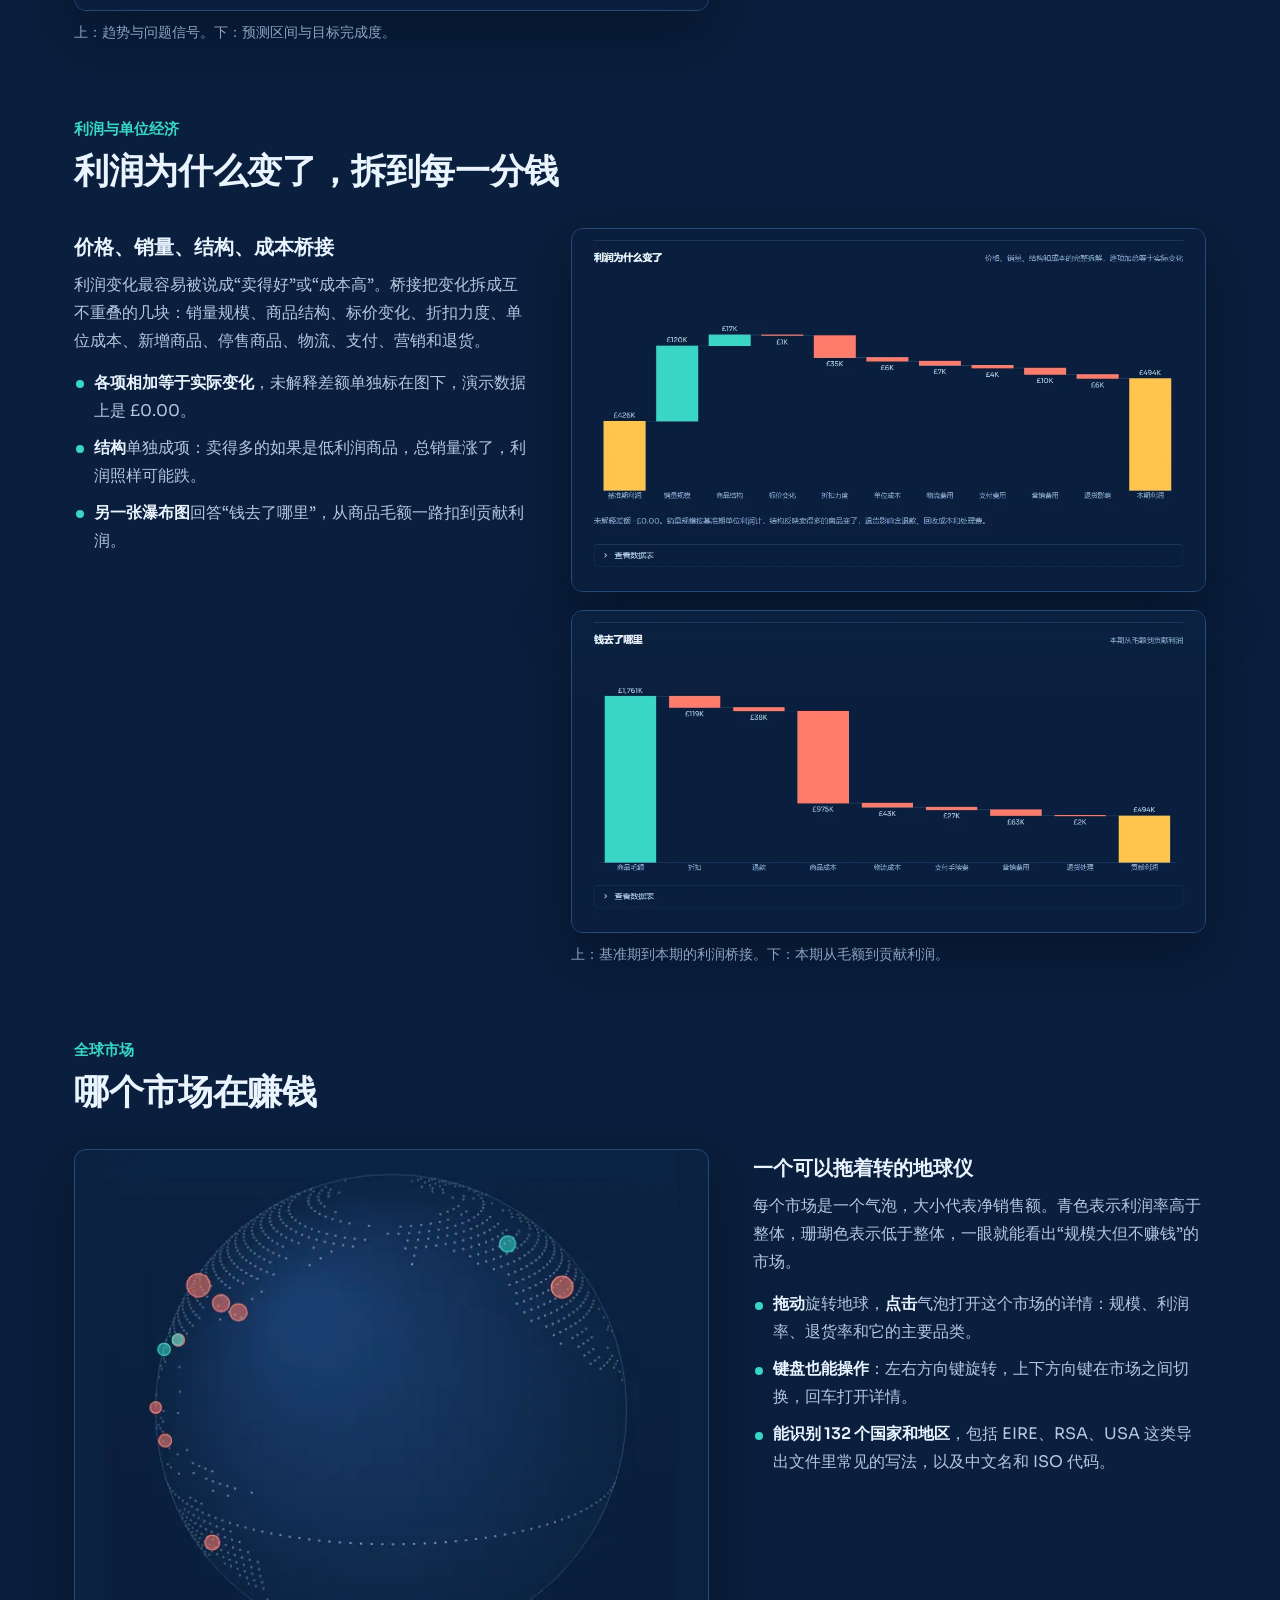
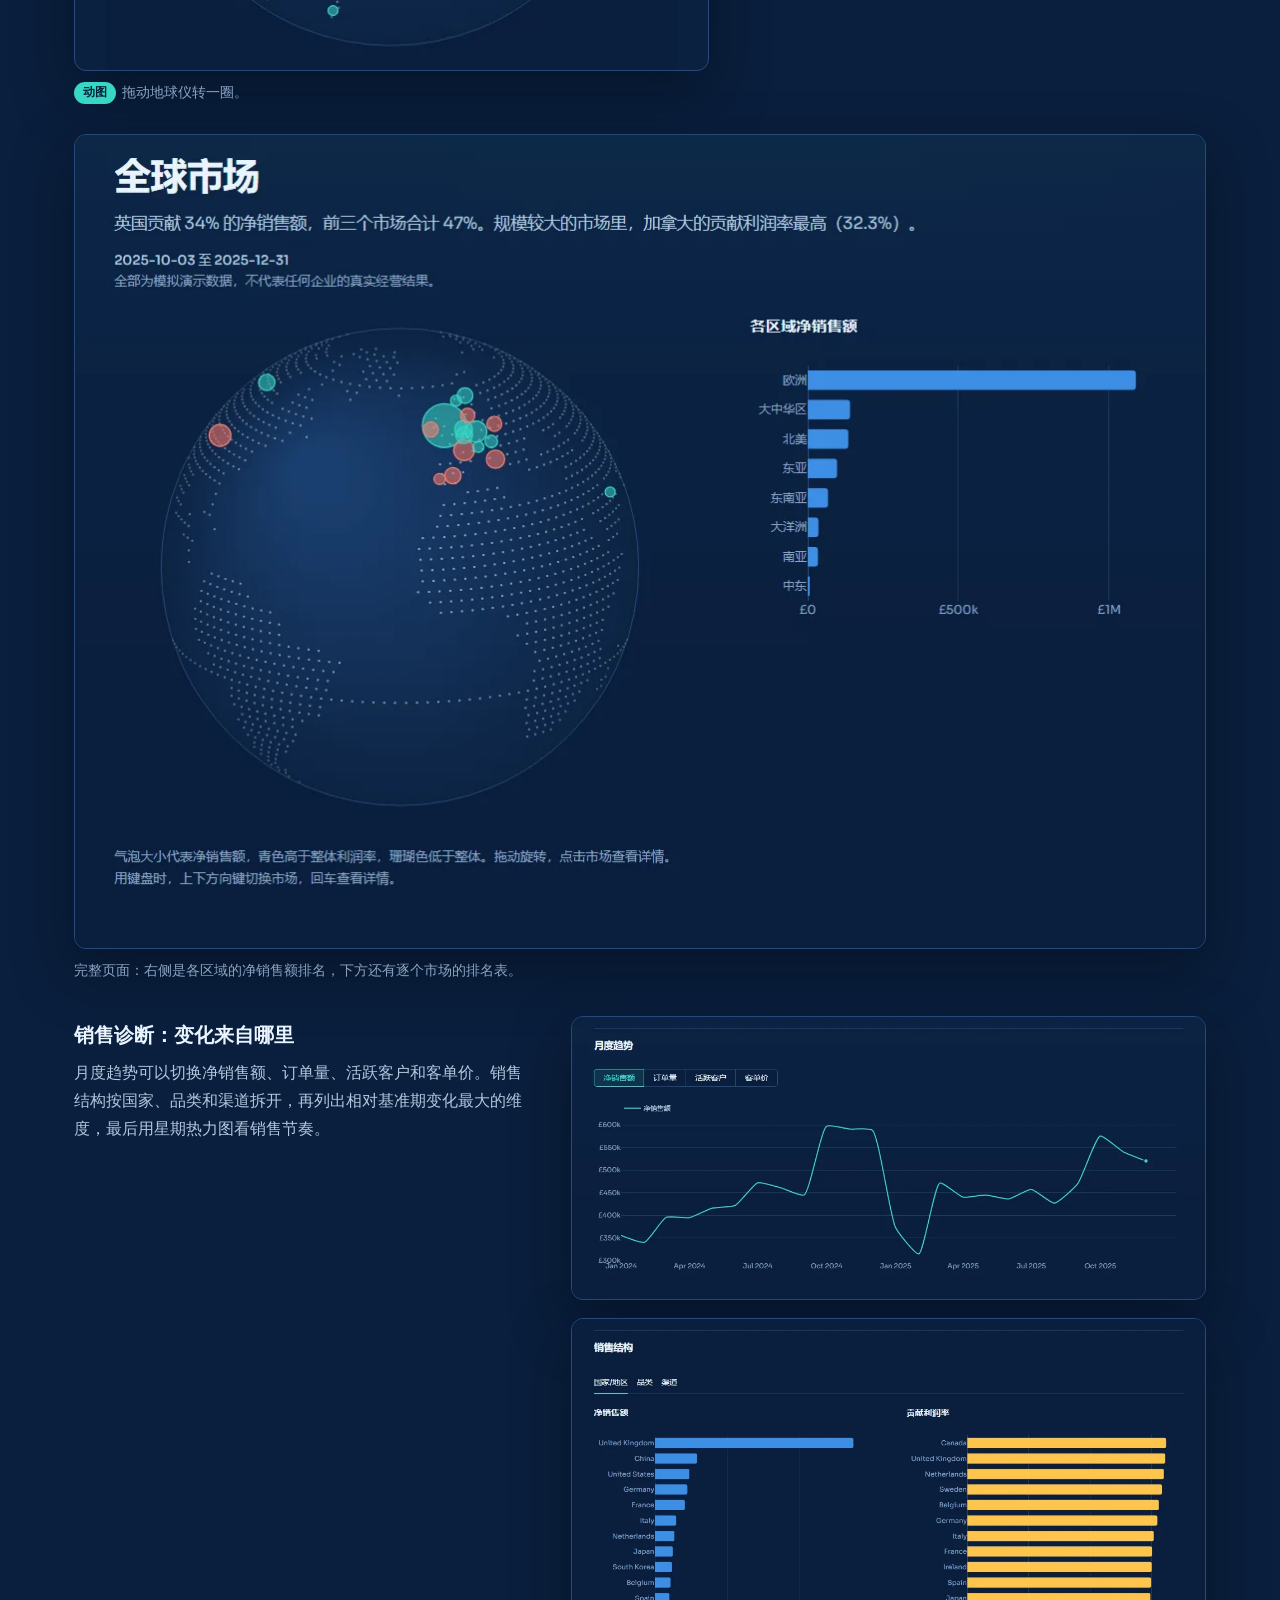
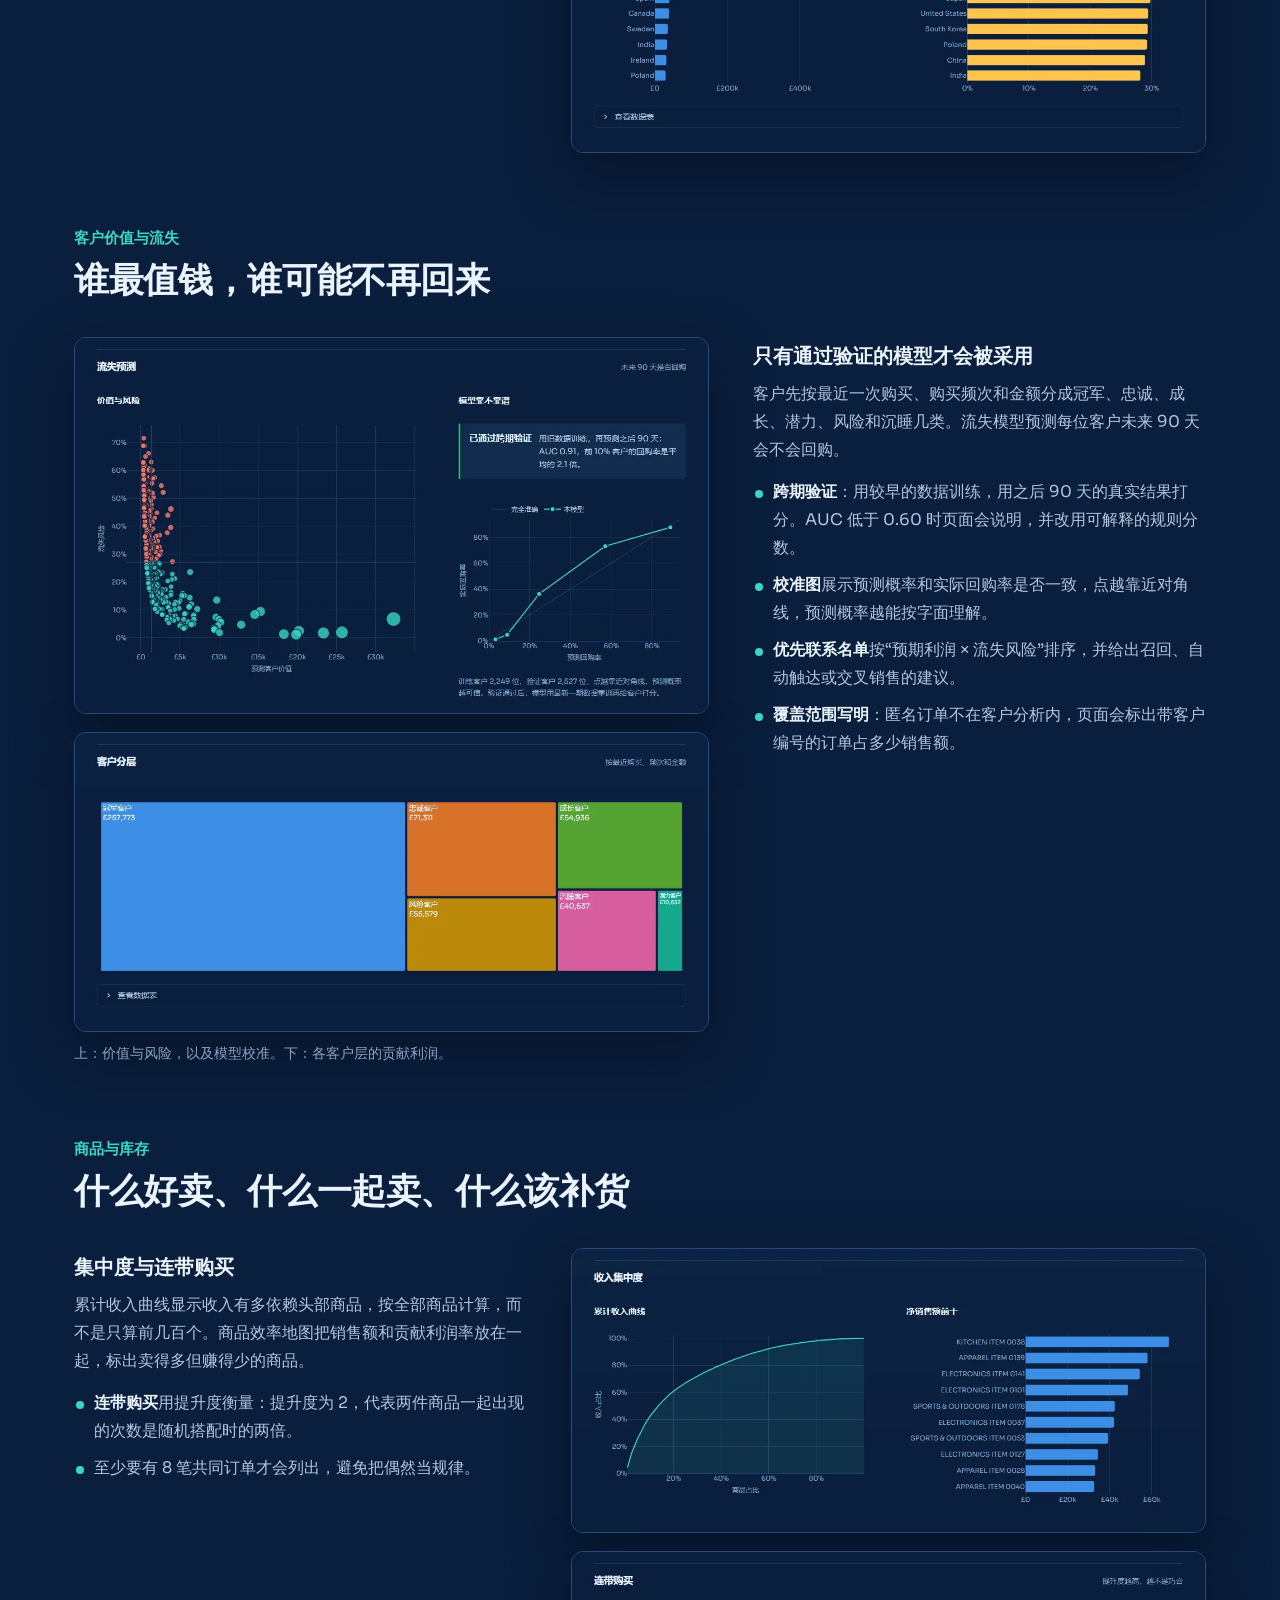
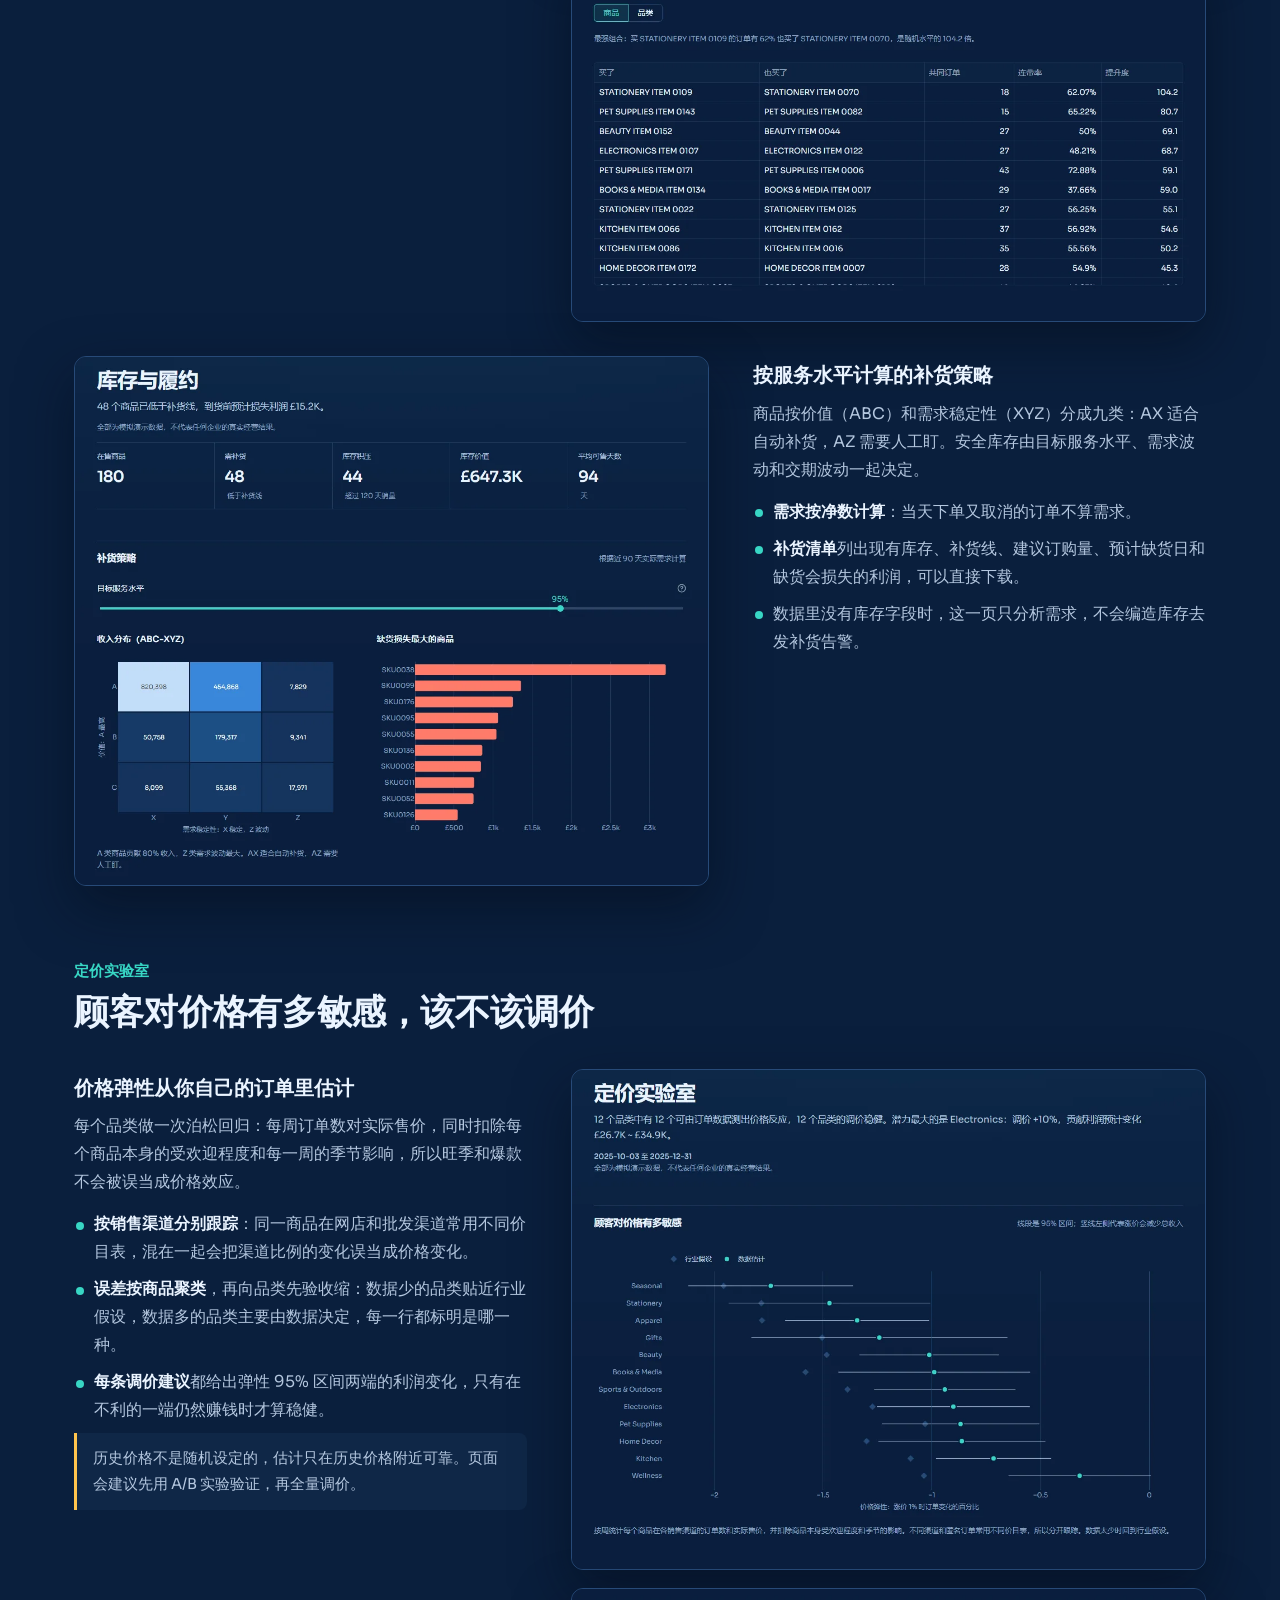
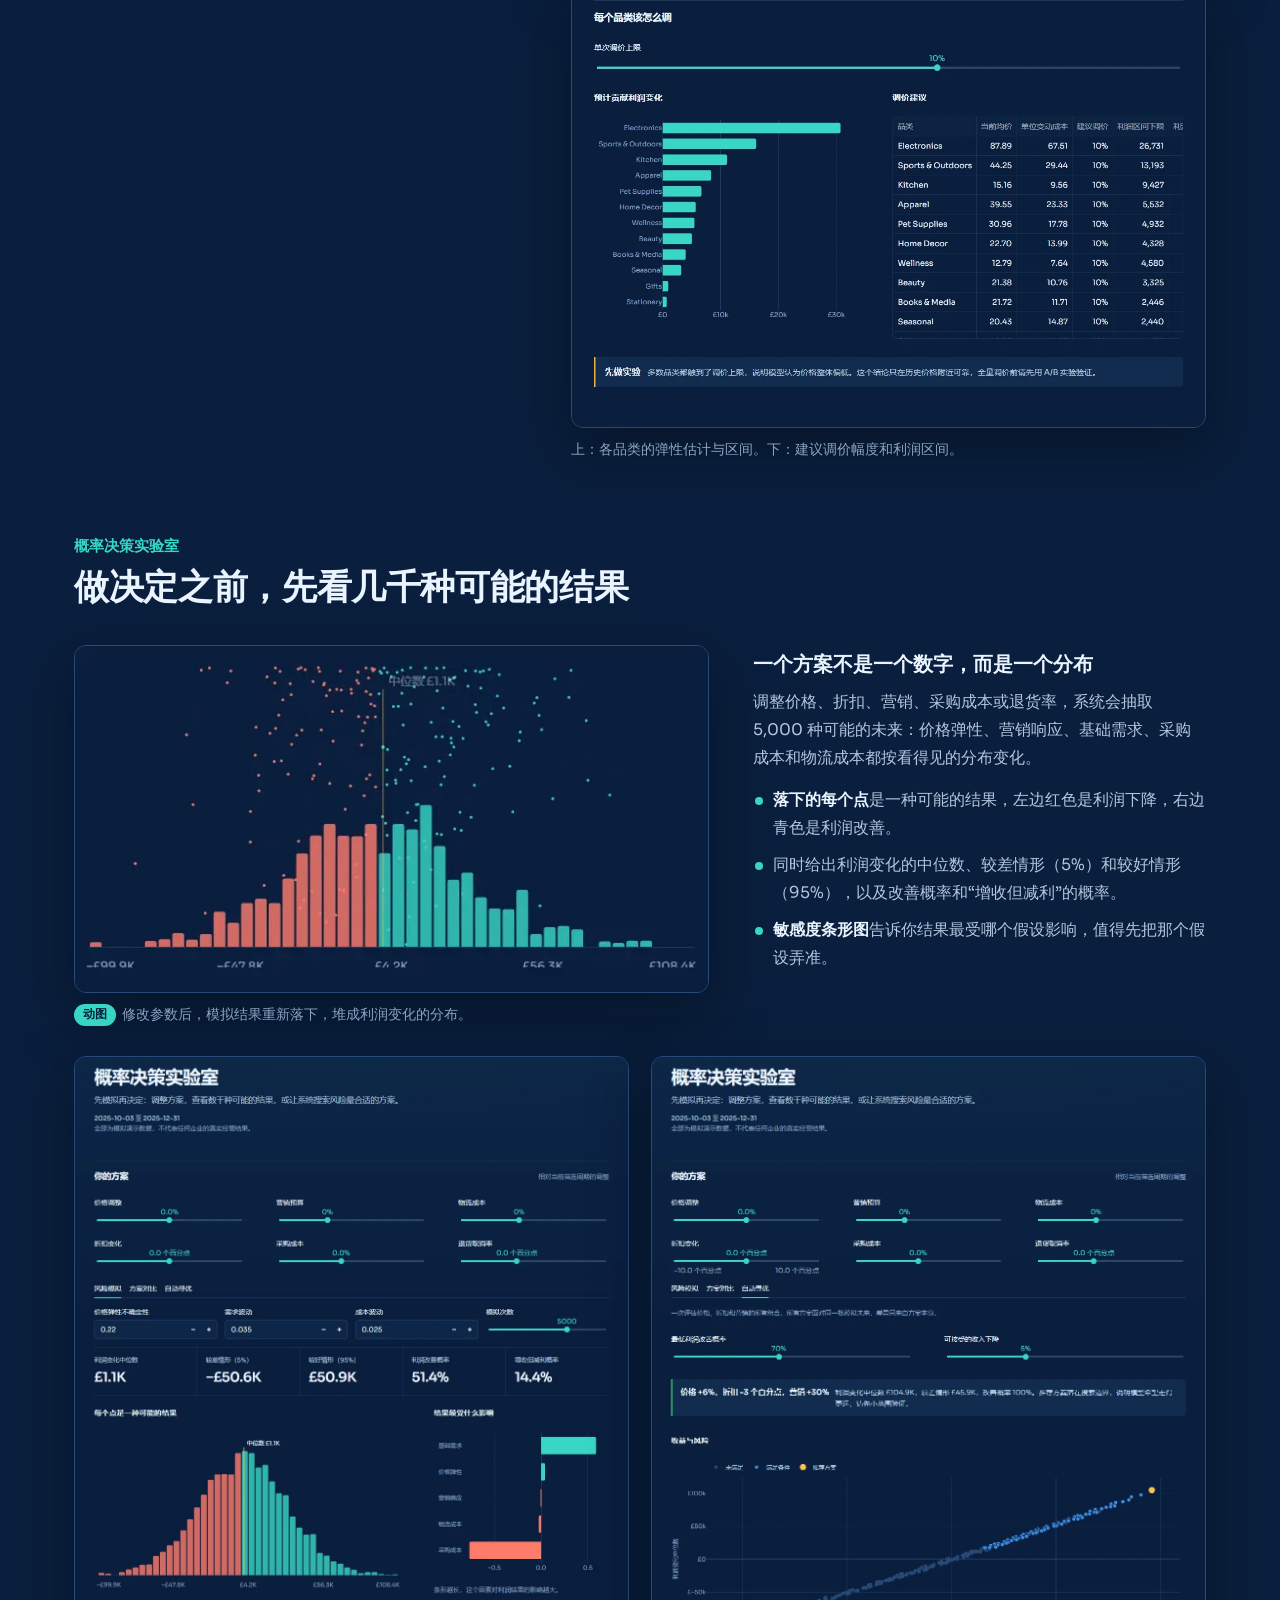
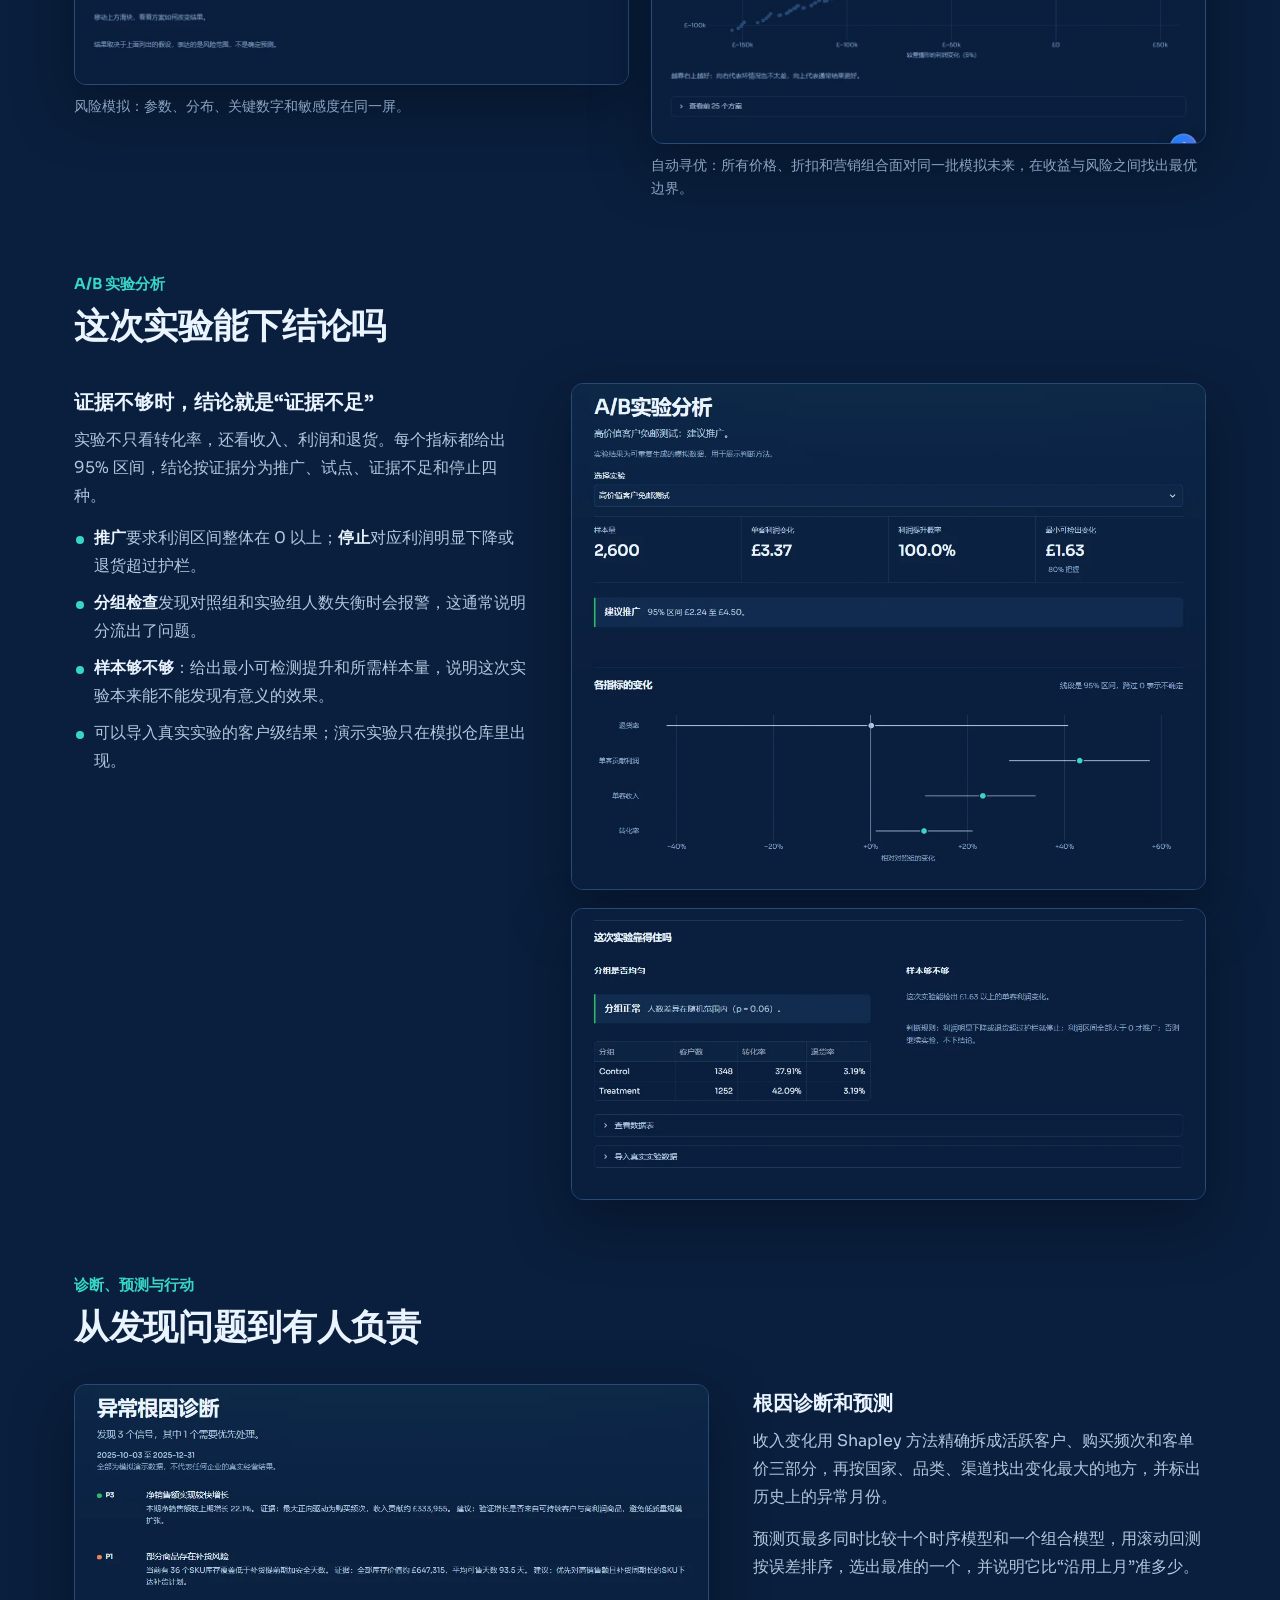
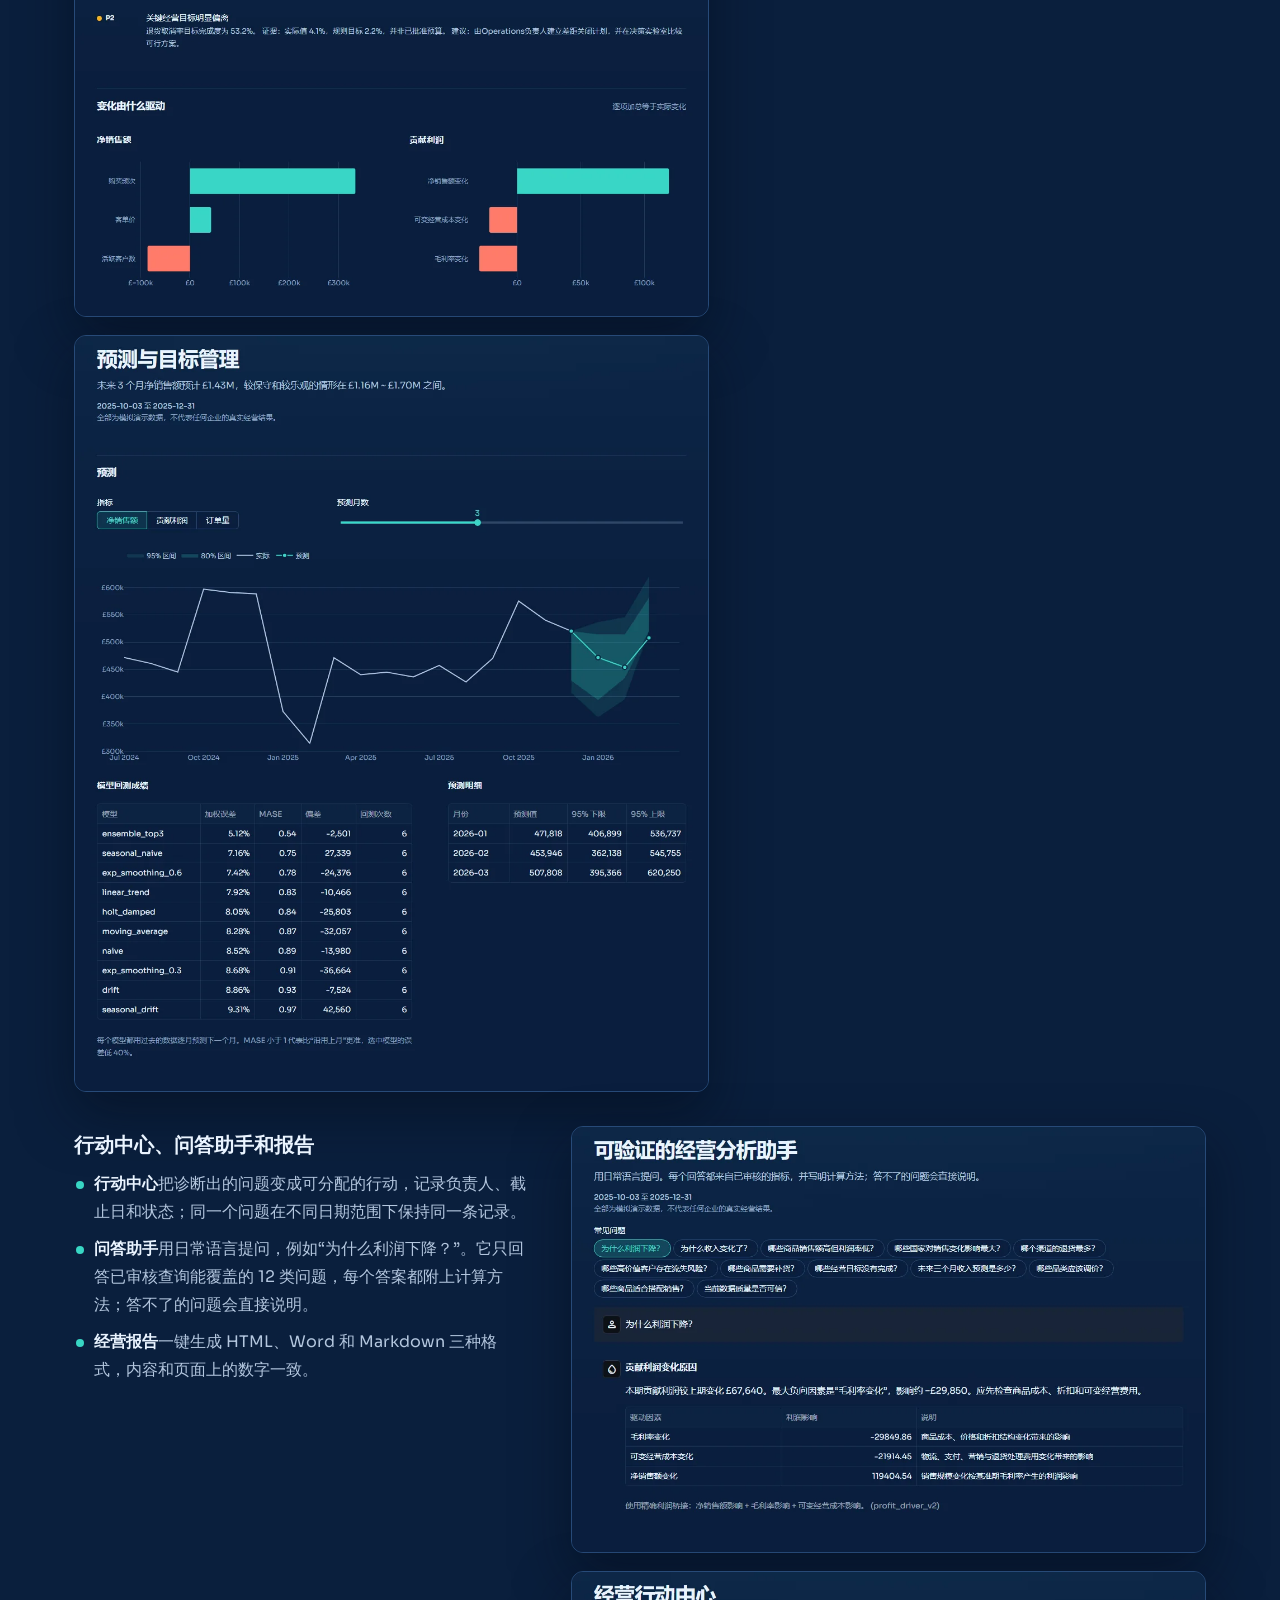
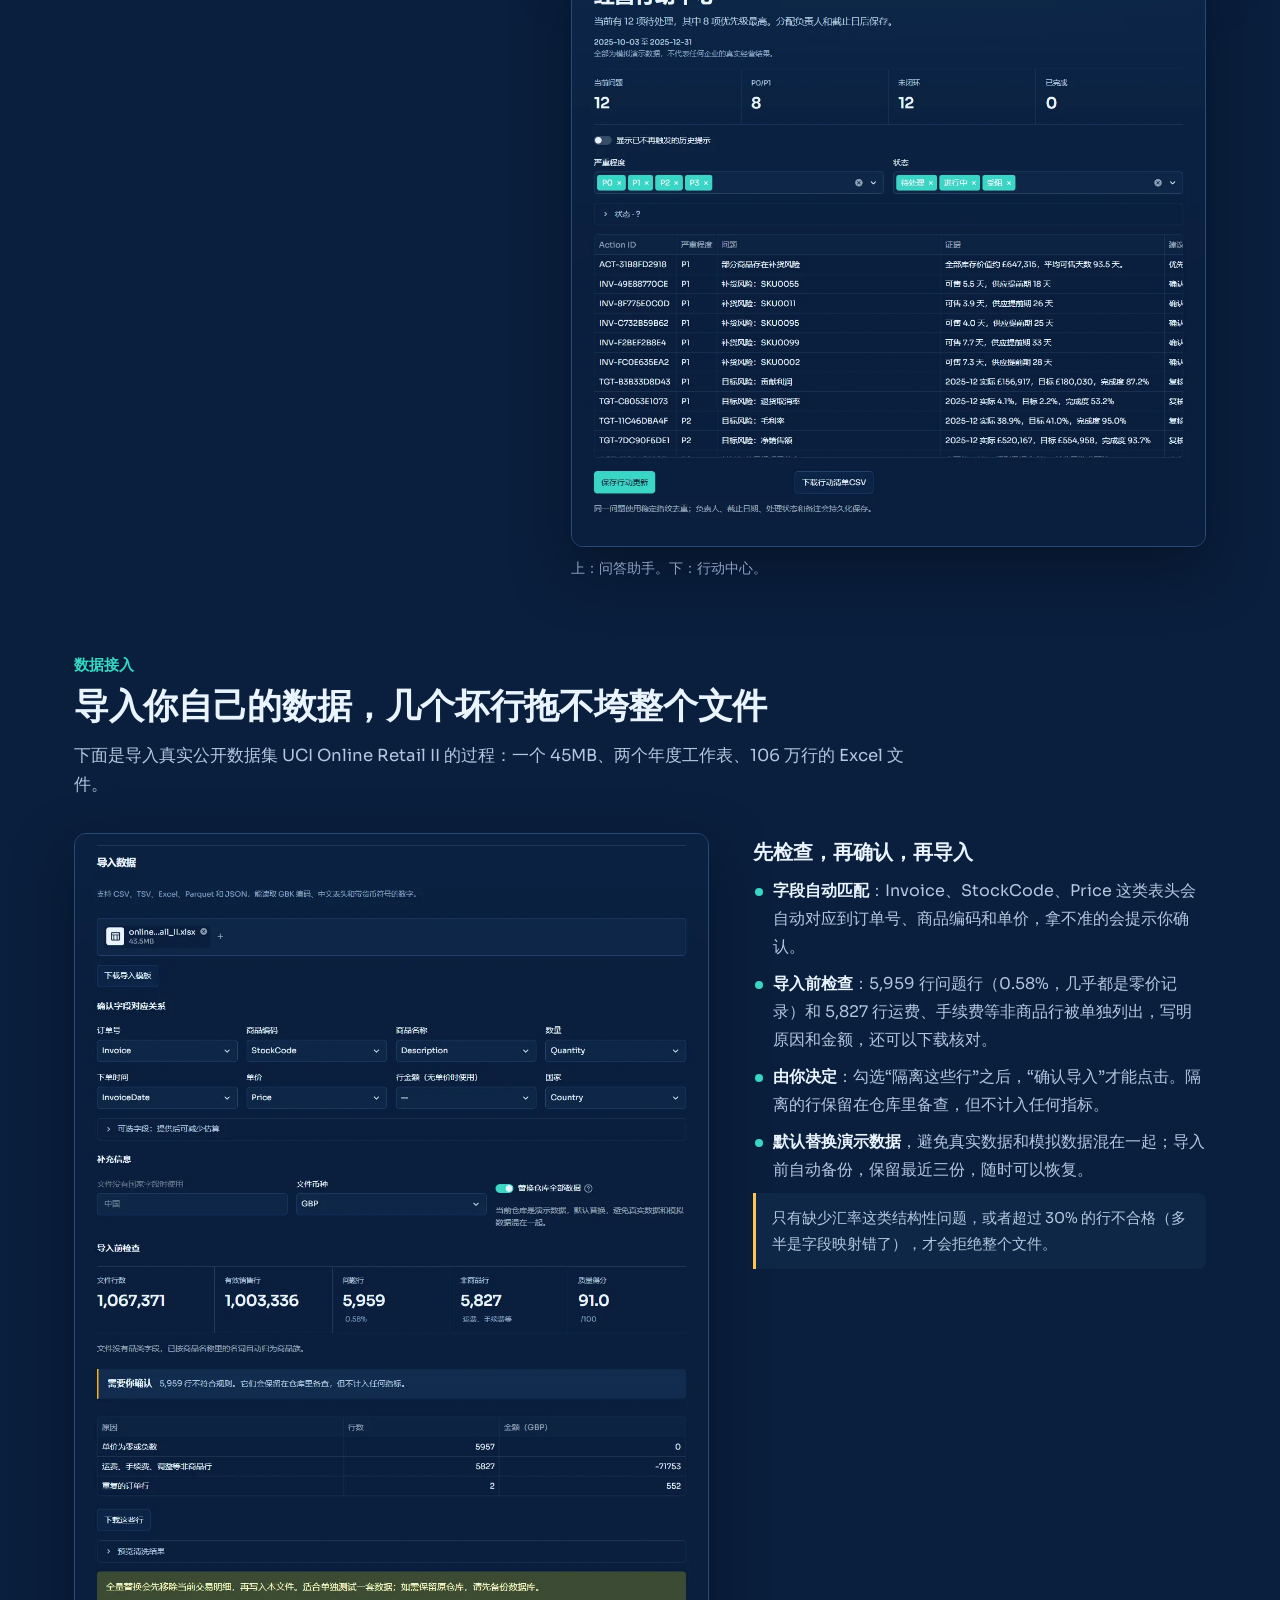
==== commit b27ec6f3: "Polish the Chinese copy and add English versions Tighten the README and showcase wording and fix sta" ====
--- a/docs/index.html
+++ b/docs/index.html
@@ -4,7 +4,8 @@
 <meta charset="utf-8">
 <meta name="viewport" content="width=device-width, initial-scale=1">
 <title>InsightFlow 2.0</title>
-<meta name="description" content="InsightFlow 是一个零售经营分析与决策平台：把交易数据变成一条看得见的资金流，解释利润为什么变，并在做决定之前先模拟结果。已在 106 万行的真实账本上完整验证。">
+<meta name="description" content="InsightFlow 是一个零售经营分析与决策平台：把交易数据变成一条看得见的资金流，解释利润为什么变，并在做决定之前先模拟结果。已在 106 万行的真实公开账本上测试过导入、对账和全部页面。">
+<link rel="alternate" hreflang="en" href="en/">
 <style>
 @font-face {
   font-family: "Sora";
@@ -48,11 +49,13 @@
   background: rgba(10, 31, 61, .9); backdrop-filter: blur(10px);
   border-bottom: 1px solid var(--grid);
 }
-.toc .wrap { display: flex; align-items: center; gap: 14px; height: 56px; overflow-x: auto; scrollbar-width: none; }
-.toc .wrap::-webkit-scrollbar { display: none; }
+.toc .wrap { display: flex; align-items: center; gap: 14px; height: 56px; }
+.toc .links { display: flex; align-items: center; gap: 14px; flex: 1; min-width: 0; height: 100%; padding: 0 4px; overflow-x: auto; scrollbar-width: none; }
+.toc .links::-webkit-scrollbar { display: none; }
 .toc b { font-weight: 700; white-space: nowrap; margin-right: 6px; }
 .toc a { color: var(--ink-soft); text-decoration: none; font-size: .86rem; white-space: nowrap; }
 .toc a:hover { color: var(--ink); }
+.toc a.lang { flex: none; padding-left: 14px; border-left: 1px solid var(--line); color: var(--flow); }
 
 /* Hero */
 header.hero { padding: 64px 0 34px; }
@@ -160,20 +163,23 @@
 <nav class="toc" aria-label="页面目录">
   <div class="wrap">
     <b>InsightFlow 2.0</b>
-    <a href="#pipeline">工作方式</a>
-    <a href="#overview">资金流</a>
-    <a href="#profit">利润</a>
-    <a href="#markets">市场</a>
-    <a href="#customers">客户</a>
-    <a href="#products">商品与库存</a>
-    <a href="#pricing">定价</a>
-    <a href="#decisions">决策</a>
-    <a href="#experiments">实验</a>
-    <a href="#operations">诊断与行动</a>
-    <a href="#import">数据接入</a>
-    <a href="#trust">可信度</a>
-    <a href="#validation">真实验证</a>
-    <a href="#start">开始使用</a>
+    <div class="links">
+      <a href="#pipeline">工作方式</a>
+      <a href="#overview">资金流</a>
+      <a href="#profit">利润</a>
+      <a href="#markets">市场</a>
+      <a href="#customers">客户</a>
+      <a href="#products">商品与库存</a>
+      <a href="#pricing">定价</a>
+      <a href="#decisions">决策</a>
+      <a href="#experiments">实验</a>
+      <a href="#operations">诊断与行动</a>
+      <a href="#import">数据接入</a>
+      <a href="#trust">可信度</a>
+      <a href="#validation">真实验证</a>
+      <a href="#start">开始使用</a>
+    </div>
+    <a class="lang" href="en/" hreflang="en" lang="en">English</a>
   </div>
 </nav>
 
@@ -183,9 +189,9 @@
     <h1>InsightFlow <span>2.0</span></h1>
     <p class="lede">一个零售经营分析与决策平台。导入一份销售明细，它会把钱从哪里来、在哪里流失画成一条资金流，解释利润为什么变了，指出哪些问题值得处理，并在你调价、做促销或调整营销之前，先把可能的结果模拟出来。</p>
     <ul class="facts">
-      <li><b>106 万行</b>真实账本完整验证</li>
+      <li><b>106 万行</b>真实账本导入实测</li>
       <li><b>17 个</b>分析页面</li>
-      <li><b>249 项</b>自动化测试</li>
+      <li><b>250 项</b>自动化测试</li>
       <li><b>离线运行</b>，动画组件不依赖外部库</li>
     </ul>
     <div class="actions">
@@ -209,7 +215,7 @@
   <section id="pipeline" aria-labelledby="pipeline-title">
     <p class="chapter">工作方式</p>
     <h2 id="pipeline-title">一份明细是怎么变成决策的</h2>
-    <p class="section-lede">InsightFlow 不是一组各自为政的图表。所有页面读同一个带签名的账本：退货是负数的反向记录，任何维度的汇总都已经扣除退货；每一行都记着数据来自哪里，指标的可信度由它最弱的输入决定。</p>
+    <p class="section-lede">所有页面读同一本带正负号的账本：退货记成负数的反向记录，所以任何维度的汇总都已经扣除退货；每一行都记着数据来自哪里，指标的可信度由它最弱的输入决定。</p>
     <div class="pipeline">
       <svg viewBox="0 0 1120 120" role="img" aria-label="数据流程：接入、校验、清洗、仓库、分析、决策、交付">
         <defs>
@@ -248,16 +254,16 @@
   <section id="overview" aria-labelledby="overview-title">
     <p class="chapter">经营总览</p>
     <h2 id="overview-title">钱去了哪里，一眼看清</h2>
-    <p class="section-lede">总览页开头先用一句话说清本期发生了什么，比如“净销售额比上期多 £290.6K，利润最大的助力是销量规模，最大的拖累是折扣力度”。下面的每张图都在为这句话提供依据。</p>
+    <p class="section-lede">总览页开头先用一句话说清本期发生了什么，比如“净销售额比上期多 £290.6K，利润最大的助力是销量规模，最大的拖累是折扣力度”。下面的图表给出这句话的依据。</p>
 
     <div class="feature">
       <div class="feature-text">
         <h3>资金河：把利润表画成一条河</h3>
         <p>河的起点是商品毛额。往右流的过程中，折扣、退款、商品成本、物流、支付、营销和退货处理依次分流出去，每条支流的宽度就是它的金额，最后剩下的就是贡献利润。</p>
         <ul class="points">
-          <li><b>点击任意一项流出</b>，下方立刻展开它来自哪些品类和哪些市场，还能看到占销售额的比率与基准期相比变了多少。</li>
+          <li><b>点击任意一项流出</b>，下方会展开它按品类和按市场的明细，以及它占销售额的比例相比基准期变了多少。</li>
           <li><b>指标条</b>显示净销售额、贡献利润、利润率、订单、客户和退货率，每一项都标出相对基准期的变化，并附上近 12 个月的走势。</li>
-          <li><b>基准期可选</b>：上一周期，或去年同期。零售是季节性的，十二月和上一个季度比，往往会把旺季误读成增长。</li>
+          <li><b>基准期可选</b>：上一周期，或去年同期。零售有季节性，十二月和上一个季度比，往往会把旺季误读成增长。</li>
         </ul>
       </div>
       <figure>
@@ -301,9 +307,9 @@
         <h3>价格、销量、结构、成本桥接</h3>
         <p>利润变化最容易被说成“卖得好”或“成本高”。桥接把变化拆成互不重叠的几块：销量规模、商品结构、标价变化、折扣力度、单位成本、新增商品、停售商品、物流、支付、营销和退货。</p>
         <ul class="points">
-          <li><b>各项相加等于实际变化</b>，图下标出未解释差额，测试要求它精确到分。</li>
+          <li><b>各项相加等于实际变化</b>，未解释差额单独标在图下，演示数据上是 £0.00。</li>
           <li><b>结构</b>单独成项：卖得多的如果是低利润商品，总销量涨了，利润照样可能跌。</li>
-          <li><b>上方的瀑布图</b>回答“钱去了哪里”，从商品毛额一路扣到贡献利润。</li>
+          <li><b>另一张瀑布图</b>回答“钱去了哪里”，从商品毛额一路扣到贡献利润。</li>
         </ul>
       </div>
       <div>
@@ -312,7 +318,7 @@
         </figure>
         <figure style="margin-top:18px">
           <div class="shot"><img src="assets/showcase/profit-flow.webp" width="1132" height="573" loading="lazy" alt="本期从商品毛额到贡献利润的瀑布图"></div>
-          <figcaption>上：基准期到本期的利润桥接，未解释差额 £0.00。下：本期从毛额到贡献利润。</figcaption>
+          <figcaption>上：基准期到本期的利润桥接。下：本期从毛额到贡献利润。</figcaption>
         </figure>
       </div>
     </div>
@@ -370,7 +376,7 @@
         <p>客户先按最近一次购买、购买频次和金额分成冠军、忠诚、成长、潜力、风险和沉睡几类。流失模型预测每位客户未来 90 天会不会回购。</p>
         <ul class="points">
           <li><b>跨期验证</b>：用较早的数据训练，用之后 90 天的真实结果打分。AUC 低于 0.60 时页面会说明，并改用可解释的规则分数。</li>
-          <li><b>校准图</b>展示预测概率和实际回购率是否一致，点越靠近对角线，概率越能直接读。</li>
+          <li><b>校准图</b>展示预测概率和实际回购率是否一致，点越靠近对角线，预测概率越能按字面理解。</li>
           <li><b>优先联系名单</b>按“预期利润 × 流失风险”排序，并给出召回、自动触达或交叉销售的建议。</li>
           <li><b>覆盖范围写明</b>：匿名订单不在客户分析内，页面会标出带客户编号的订单占多少销售额。</li>
         </ul>
@@ -395,7 +401,7 @@
         <h3>集中度与连带购买</h3>
         <p>累计收入曲线显示收入有多依赖头部商品，按全部商品计算，而不是只算前几百个。商品效率地图把销售额和贡献利润率放在一起，标出卖得多但赚得少的商品。</p>
         <ul class="points">
-          <li><b>连带购买</b>用提升度衡量：提升度为 2，代表两件商品同时出现的次数是巧合的两倍。</li>
+          <li><b>连带购买</b>用提升度衡量：提升度为 2，代表两件商品一起出现的次数是随机搭配时的两倍。</li>
           <li>至少要有 8 笔共同订单才会列出，避免把偶然当规律。</li>
         </ul>
       </div>
@@ -433,10 +439,10 @@
         <p>每个品类做一次泊松回归：每周订单数对实际售价，同时扣除每个商品本身的受欢迎程度和每一周的季节影响，所以旺季和爆款不会被误当成价格效应。</p>
         <ul class="points">
           <li><b>按销售渠道分别跟踪</b>：同一商品在网店和批发渠道常用不同价目表，混在一起会把渠道比例的变化误当成价格变化。</li>
-          <li><b>误差按商品聚类</b>，再向品类先验收缩：数据少的品类贴近行业假设，数据多的品类由数据说话，每一行都标明是哪一种。</li>
+          <li><b>误差按商品聚类</b>，再向品类先验收缩：数据少的品类贴近行业假设，数据多的品类主要由数据决定，每一行都标明是哪一种。</li>
           <li><b>每条调价建议</b>都给出弹性 95% 区间两端的利润变化，只有在不利的一端仍然赚钱时才算稳健。</li>
         </ul>
-        <p class="note">价格不是随机实验，估计只在历史价格附近可靠。页面会建议先用 A/B 实验验证，再全量调价。</p>
+        <p class="note">历史价格不是随机设定的，估计只在历史价格附近可靠。页面会建议先用 A/B 实验验证，再全量调价。</p>
       </div>
       <div>
         <figure>
@@ -598,7 +604,7 @@
   <section id="validation" aria-labelledby="validation-title">
     <p class="chapter">真实数据验证</p>
     <h2 id="validation-title">在 106 万行真实账本上跑过一遍</h2>
-    <p class="section-lede">演示数据是干净的，真实账本不是。2.0 用公开的 UCI Online Retail II 数据集完整跑了一遍：在真实浏览器里上传、导入，再逐页检查。下面的数字都来自那次运行。</p>
+    <p class="section-lede">演示数据是干净的，真实账本不是。2.0 用公开的 UCI Online Retail II 数据集完整跑了一遍：在真实浏览器里上传、导入，再逐页检查。除最后两项外，下面的数字都来自那次运行。</p>
     <div class="stats">
       <div class="stat"><b>1,067,371</b><span>行交易，两个年度工作表一起读入</span></div>
       <div class="stat"><b class="gold">£0.00</b><span>对账差额：净销售额加隔离行金额，等于去重后的源文件</span></div>
@@ -607,10 +613,10 @@
       <div class="stat"><b>6.5%</b><span>收入预测的滚动回测误差（WAPE），比沿用上月准 55%</span></div>
       <div class="stat"><b>0.79</b><span>流失模型跨期 AUC，用旧数据训练、用之后 90 天打分</span></div>
       <div class="stat"><b>132</b><span>个国家和地区可识别，包括 EIRE、RSA 这样的写法</span></div>
-      <div class="stat"><b>249</b><span>项自动化测试，覆盖率 93%，在 Python 3.11 和 3.13 上运行</span></div>
+      <div class="stat"><b>250</b><span>项自动化测试，覆盖率 93%，在 Python 3.11 和 3.13 上运行</span></div>
     </div>
     <h3 style="margin:40px 0 14px;font-size:1.22rem">真实数据暴露的问题</h3>
-    <p class="section-lede" style="margin-bottom:18px">下面这些问题只有在真实数据上跑过才会出现，现在都已修复，并有回归测试守住。</p>
+    <p class="section-lede" style="margin-bottom:18px">下面这些问题只在真实数据上出现，现在都已修复，并加了回归测试。</p>
     <div class="table-scroll">
       <table class="lessons">
         <thead><tr><th scope="col">情形</th><th scope="col">之前</th><th scope="col">现在</th></tr></thead>
@@ -634,7 +640,7 @@
       <div class="card">
         <h3>可以放心依赖的</h3>
         <ul>
-          <li>净销售额、退货和利润桥接按签名账本计算，逐分对账。</li>
+          <li>净销售额、退货和利润桥接按带正负号的账本计算，逐分对账。</li>
           <li>每个指标都标明来源和可信度。</li>
           <li>预测和流失模型都经过回测或跨期验证才会使用。</li>
         </ul>
@@ -669,7 +675,7 @@
       </div>
       <div class="card">
         <h3>质量保障</h3>
-        <p>249 项自动化测试覆盖全部 17 个页面的渲染和关键点击路径，覆盖率 93%。CI 在 Python 3.11 和 3.13 上运行 Ruff、Bandit 和 pip-audit。</p>
+        <p>250 项自动化测试覆盖全部 17 个页面的渲染和关键点击路径，覆盖率 93%。CI 在 Python 3.11 和 3.13 上运行测试、Ruff、Bandit 和 pip-audit。</p>
       </div>
       <div class="card">
         <h3>可访问性</h3>
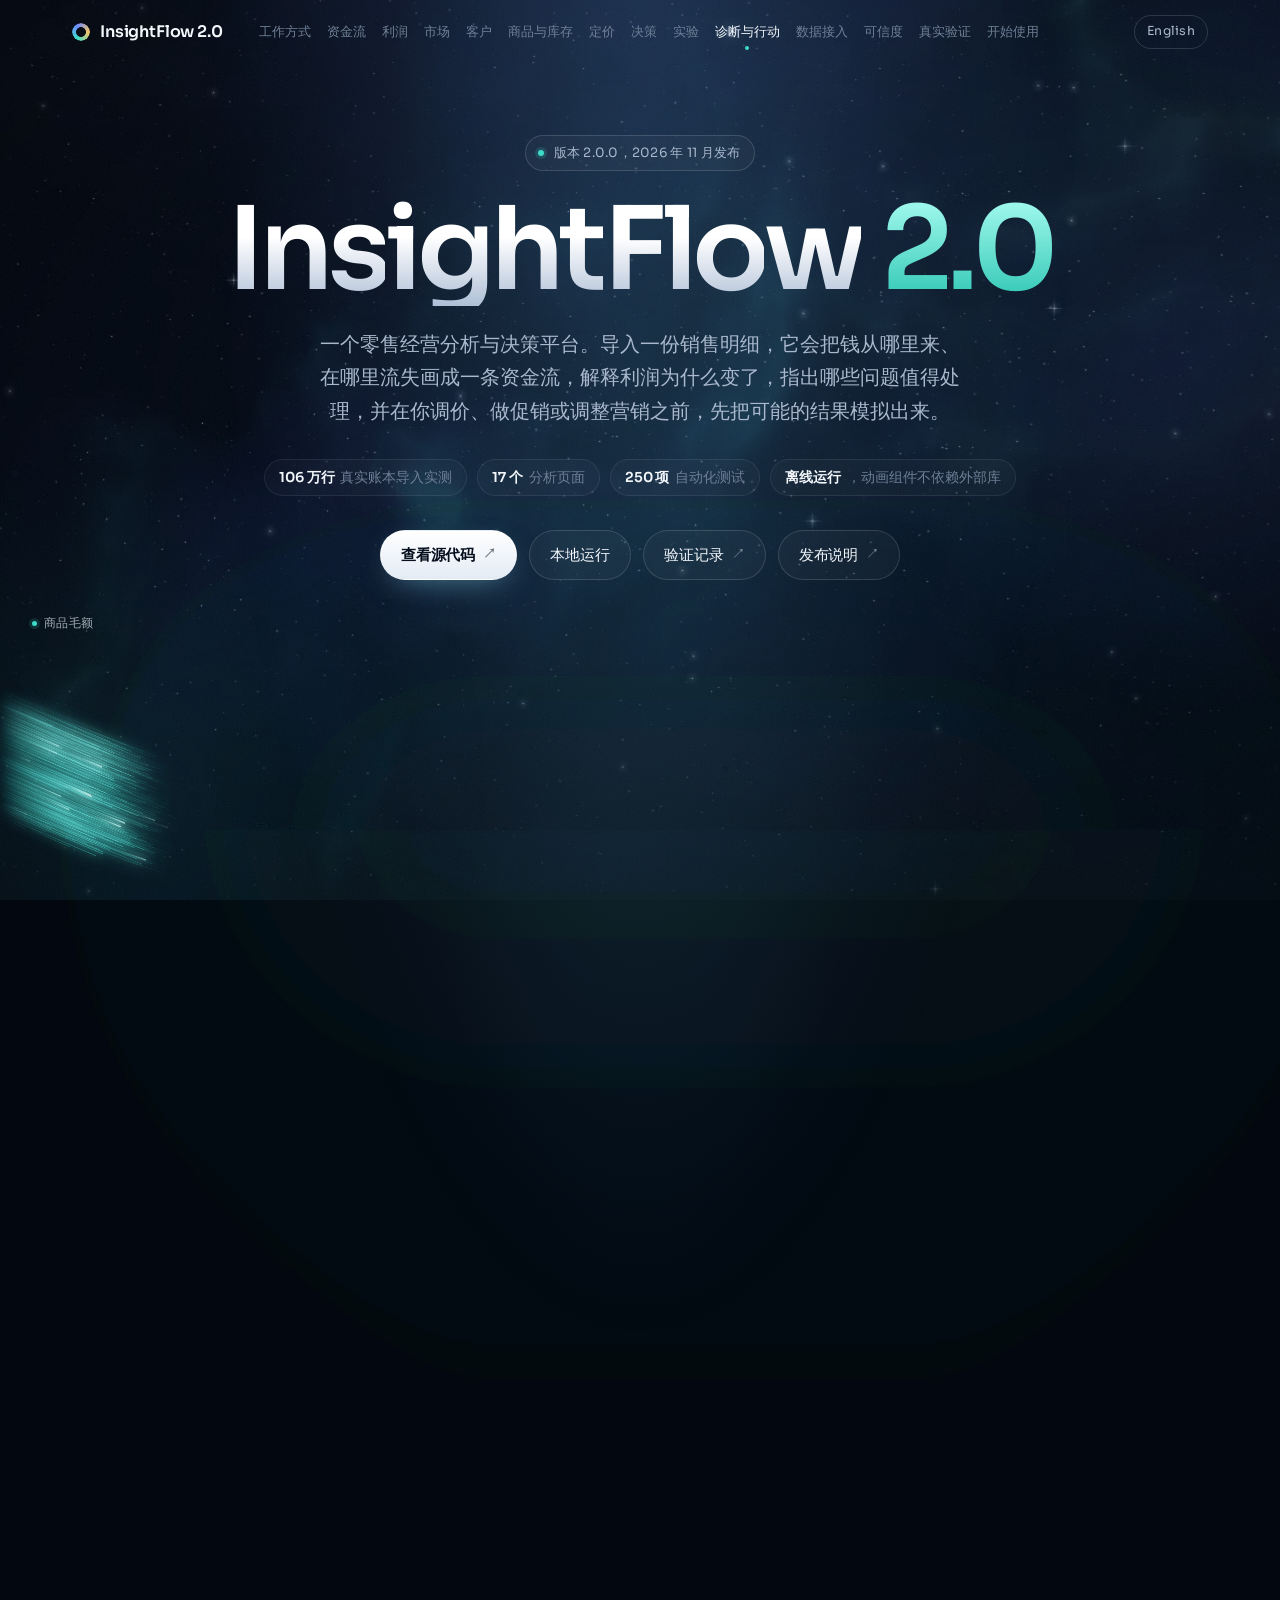
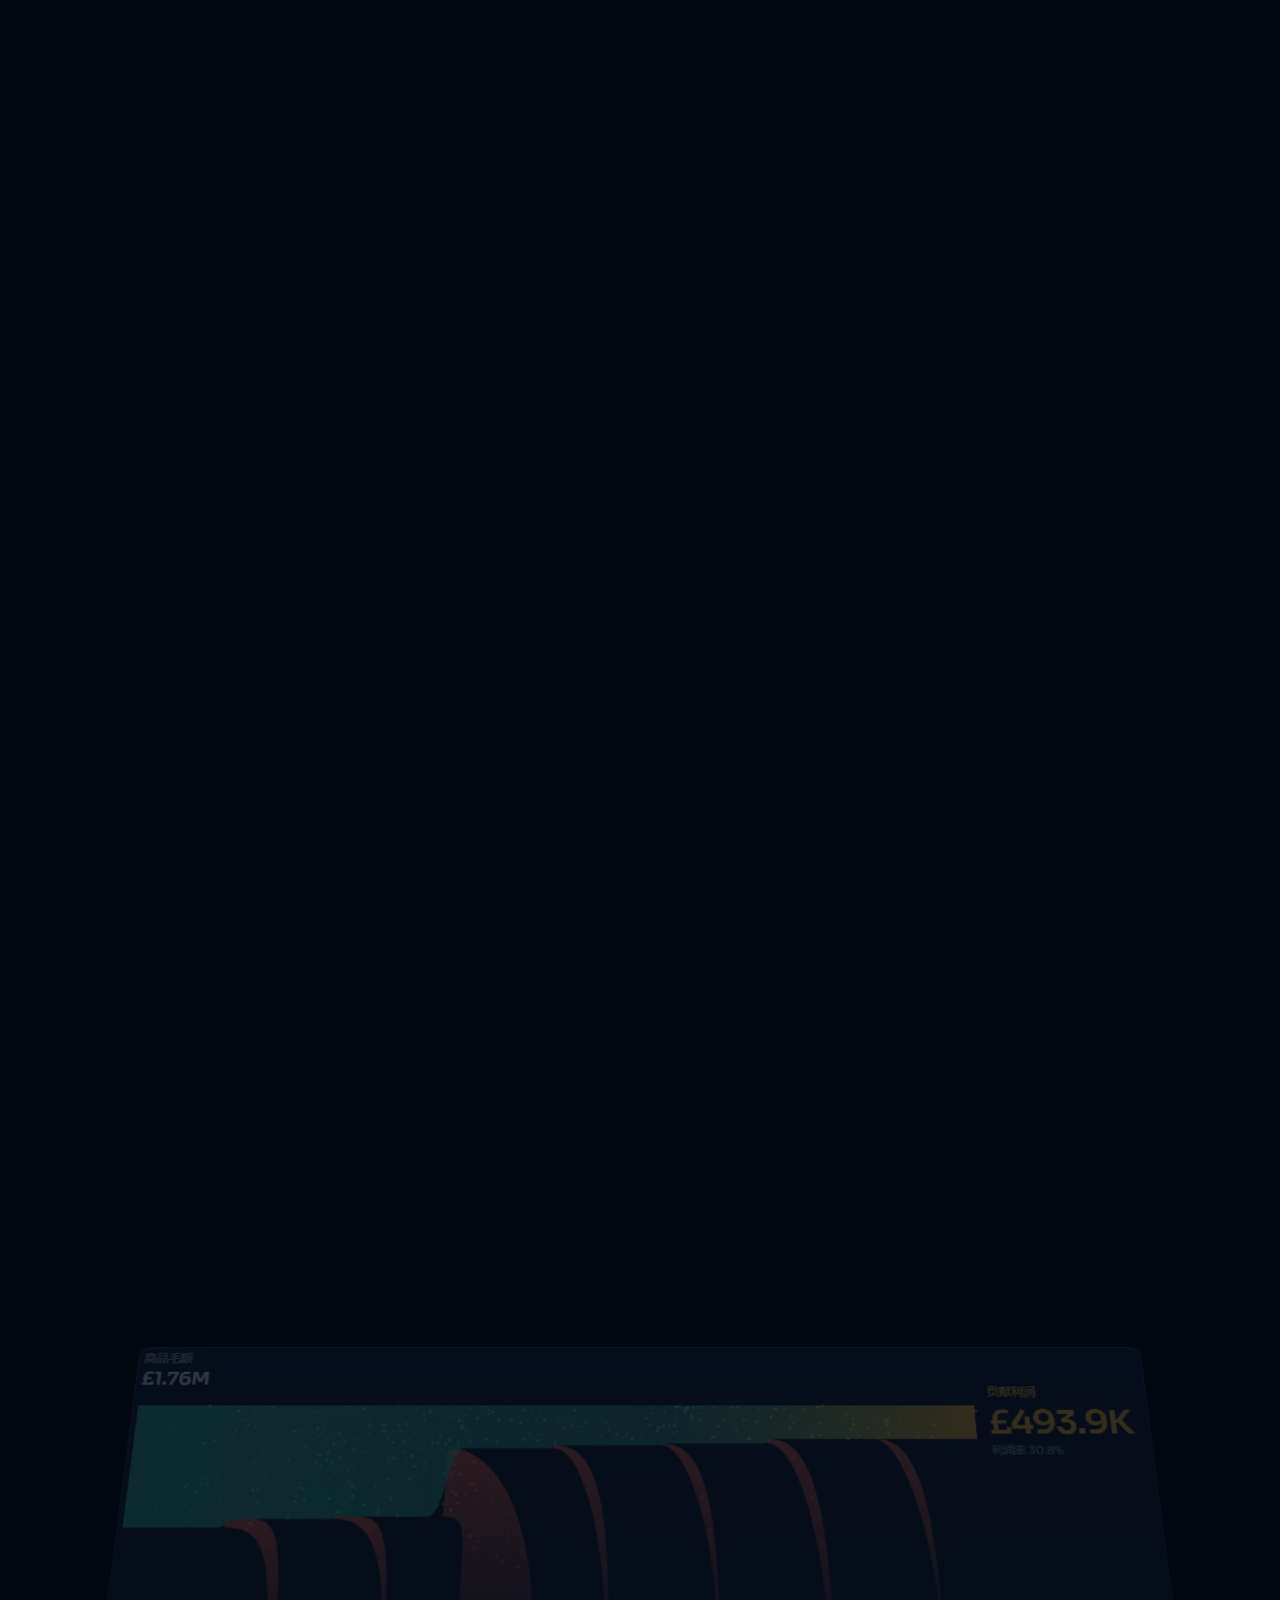
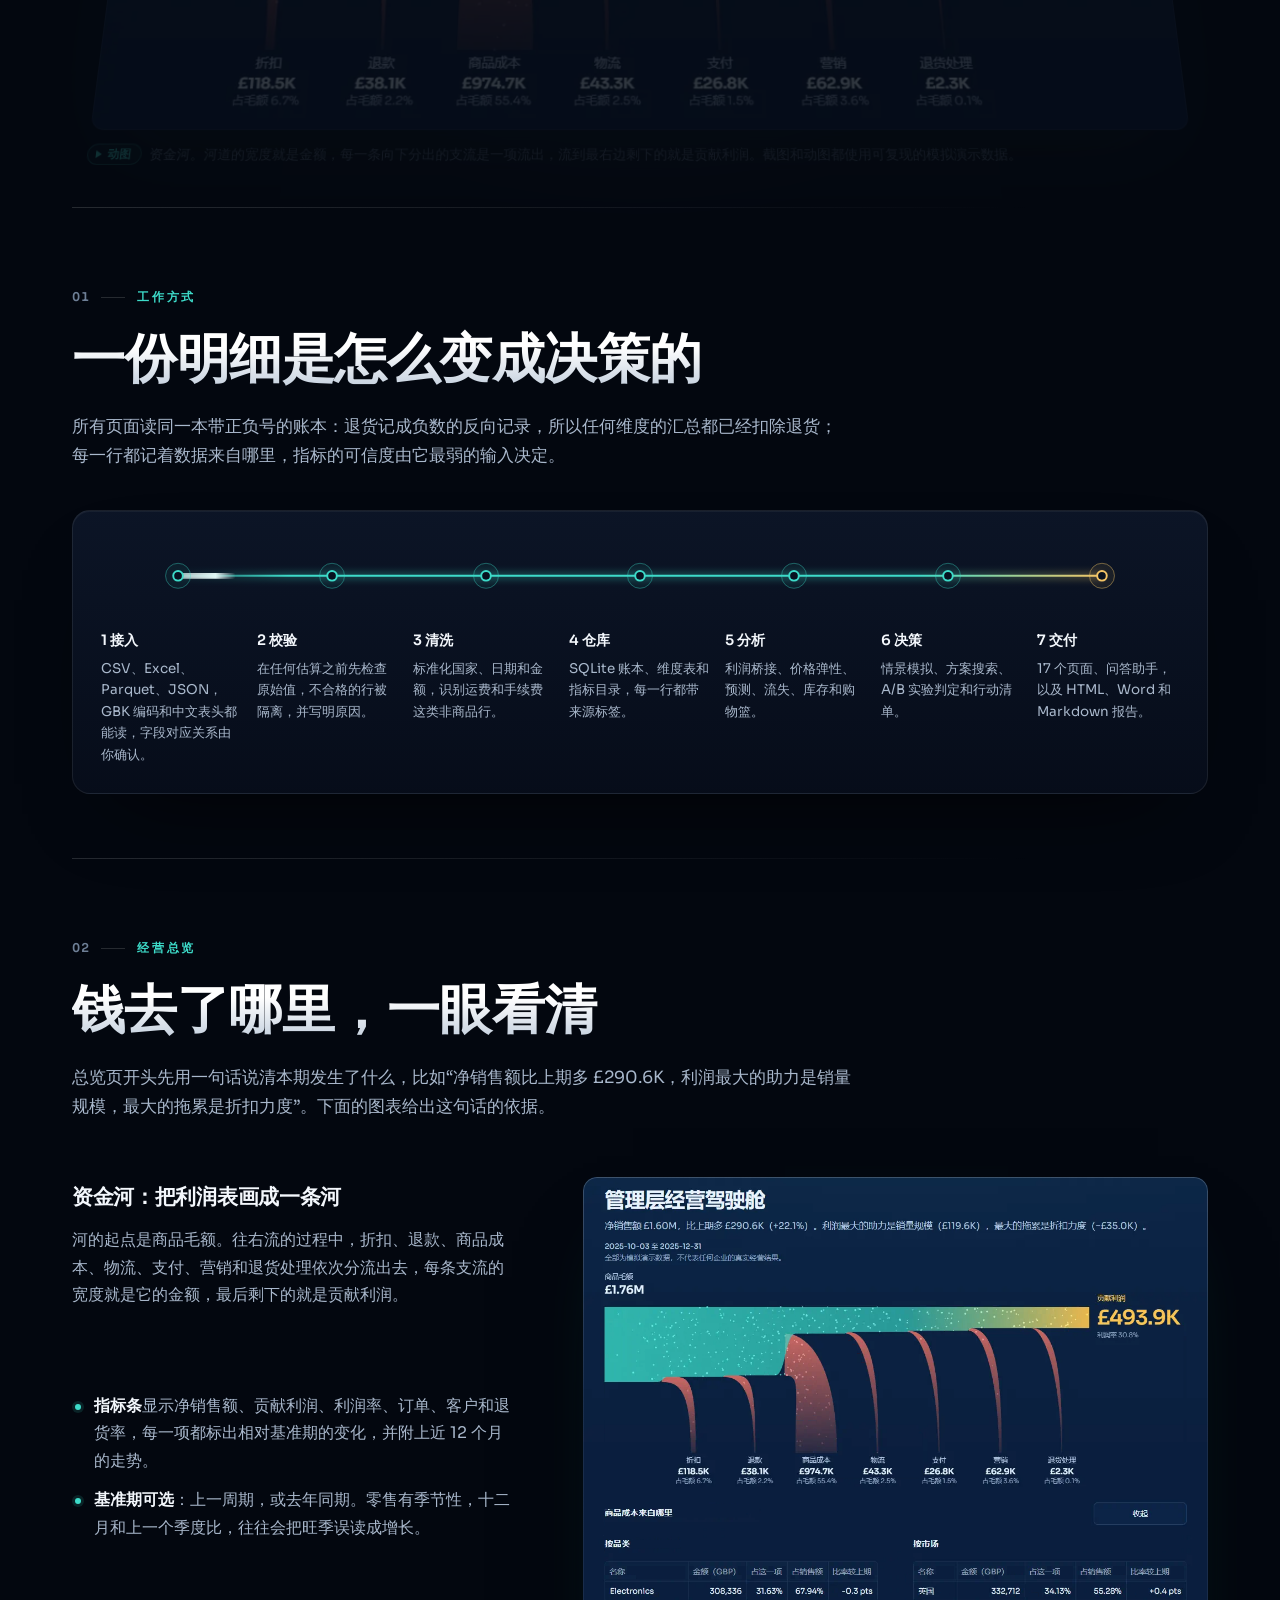
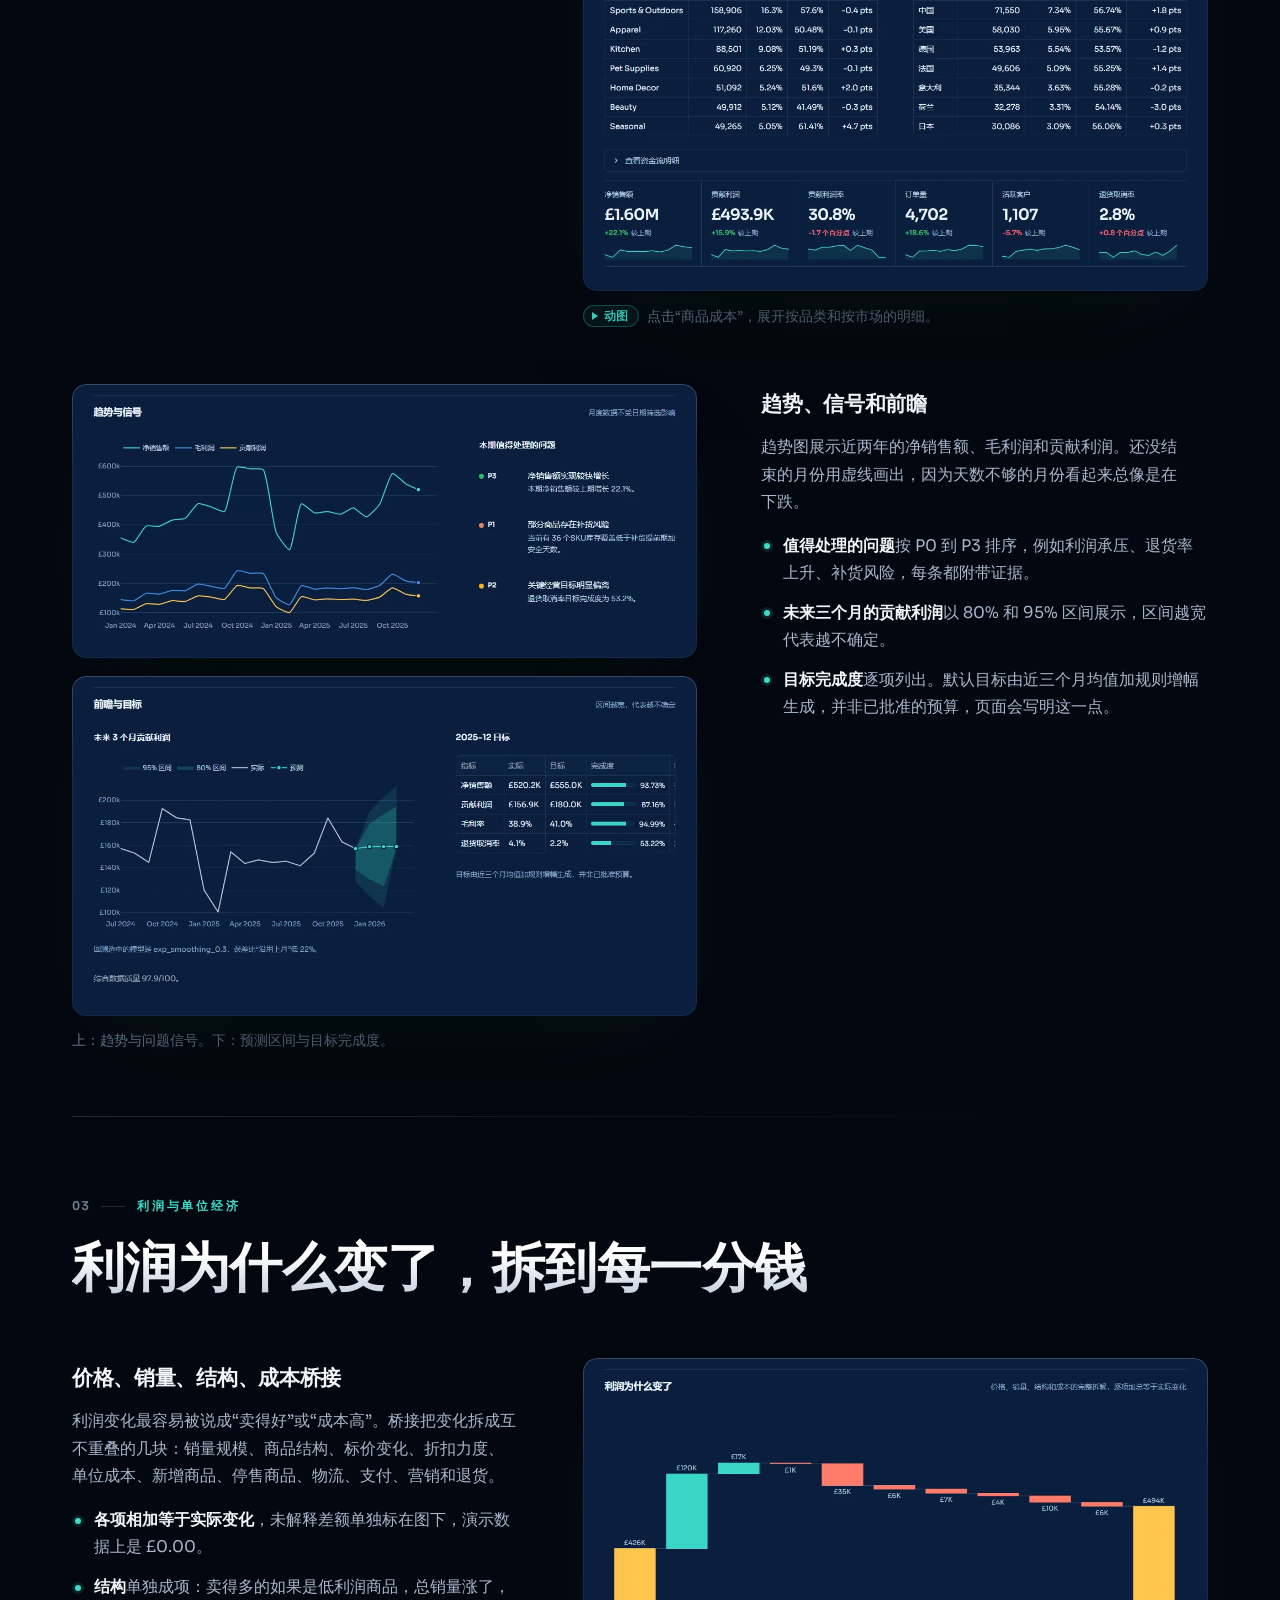
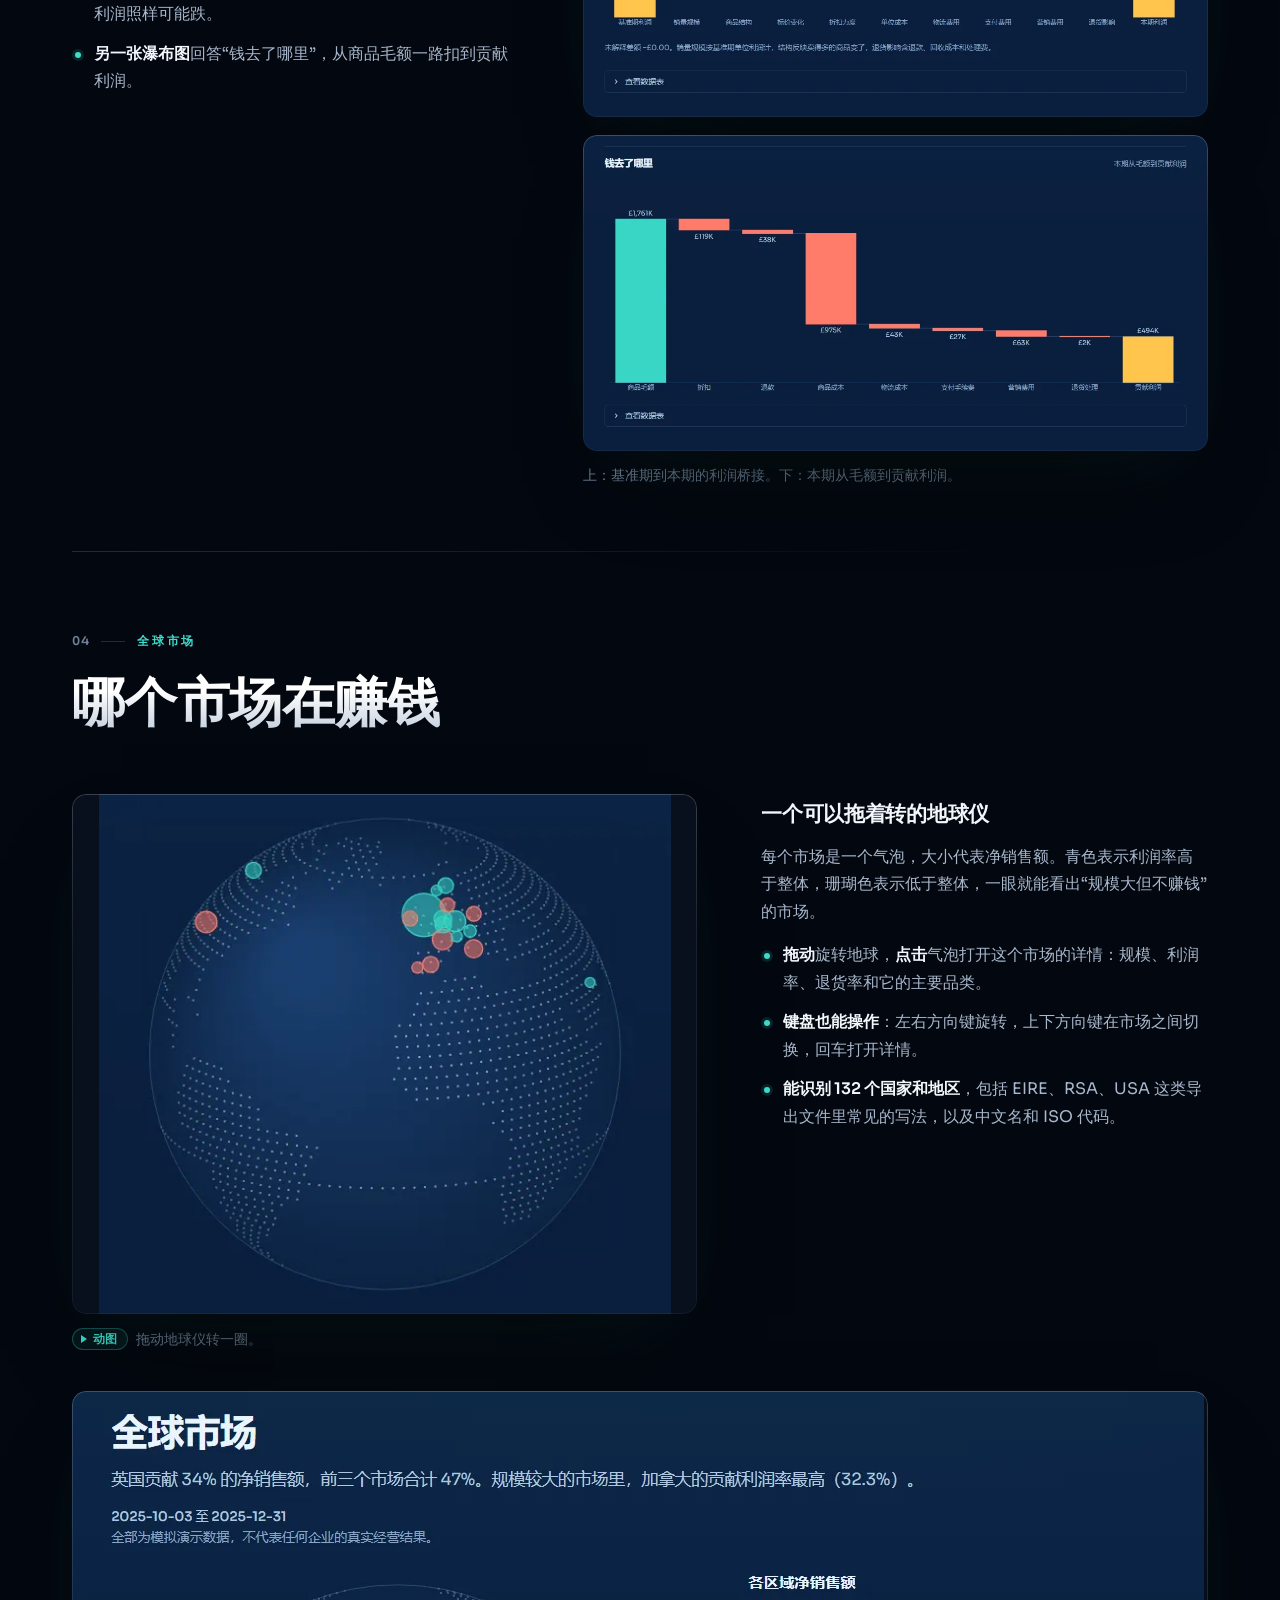
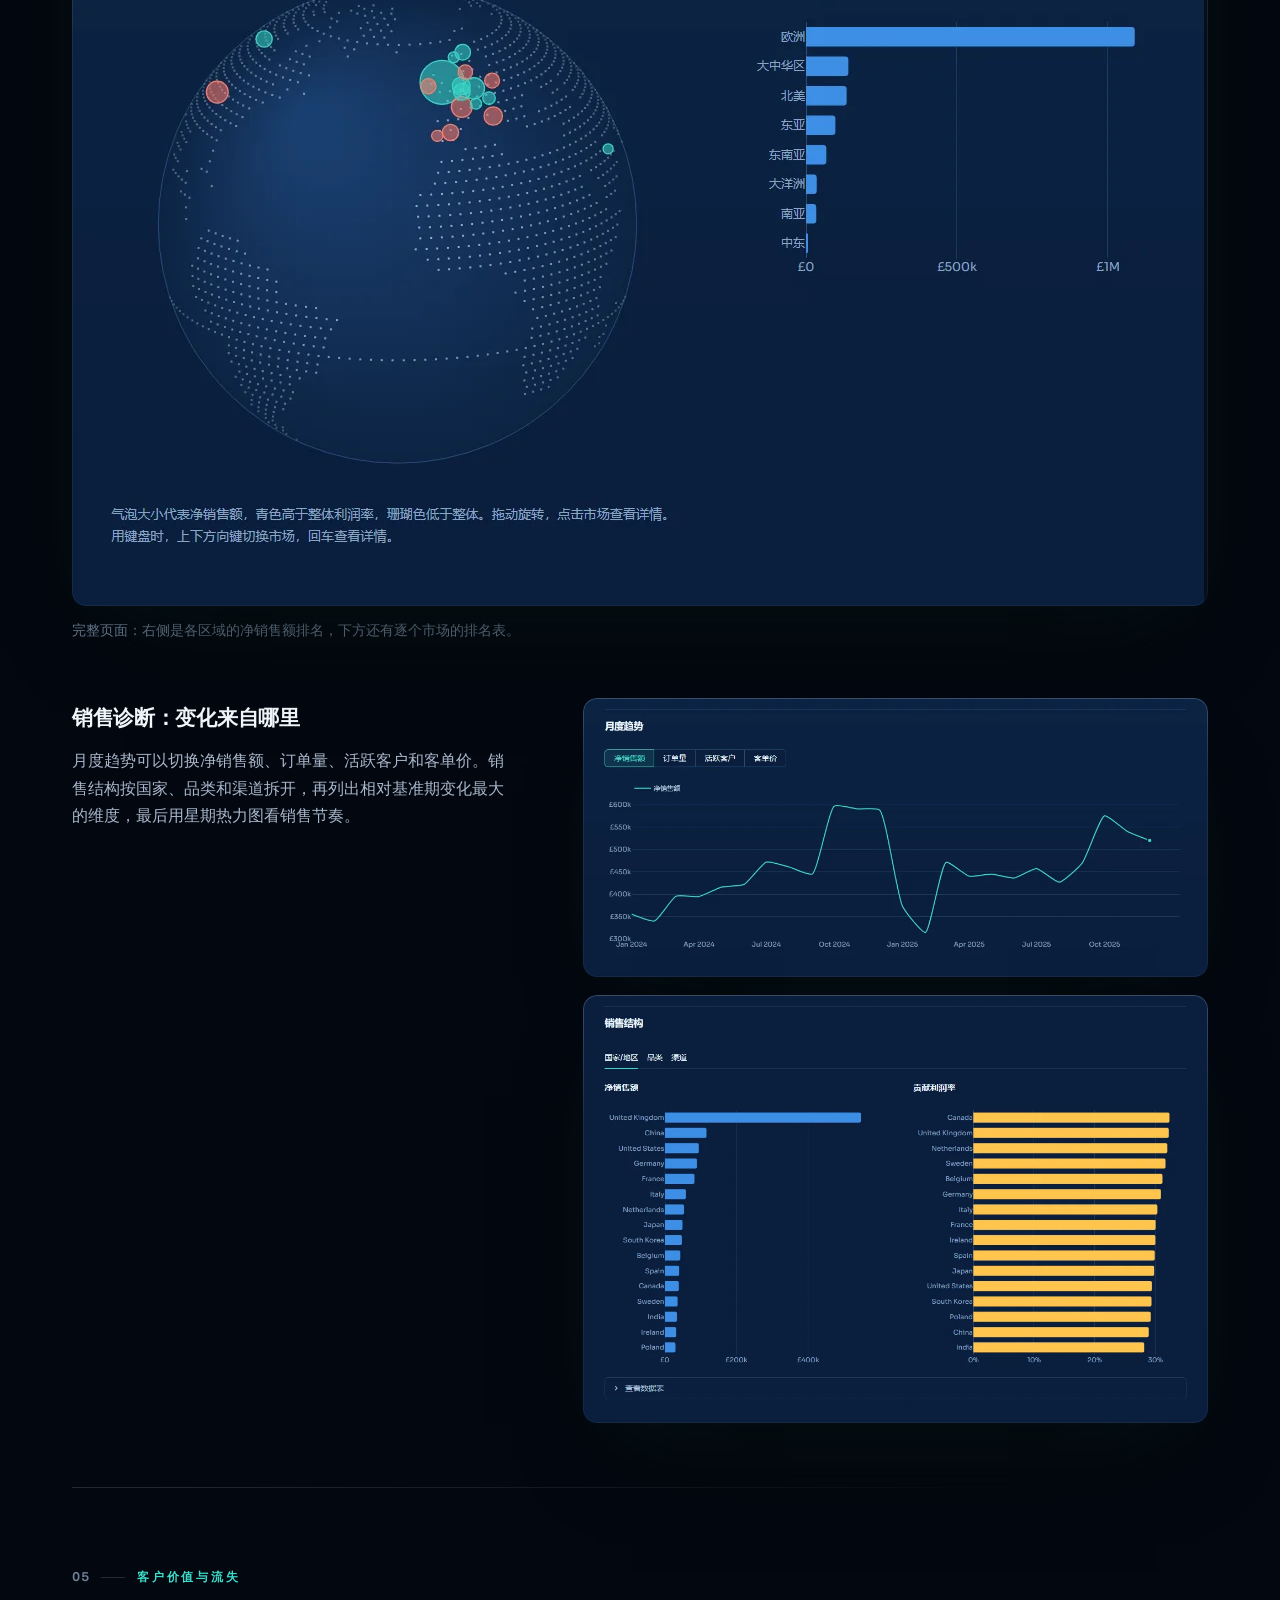
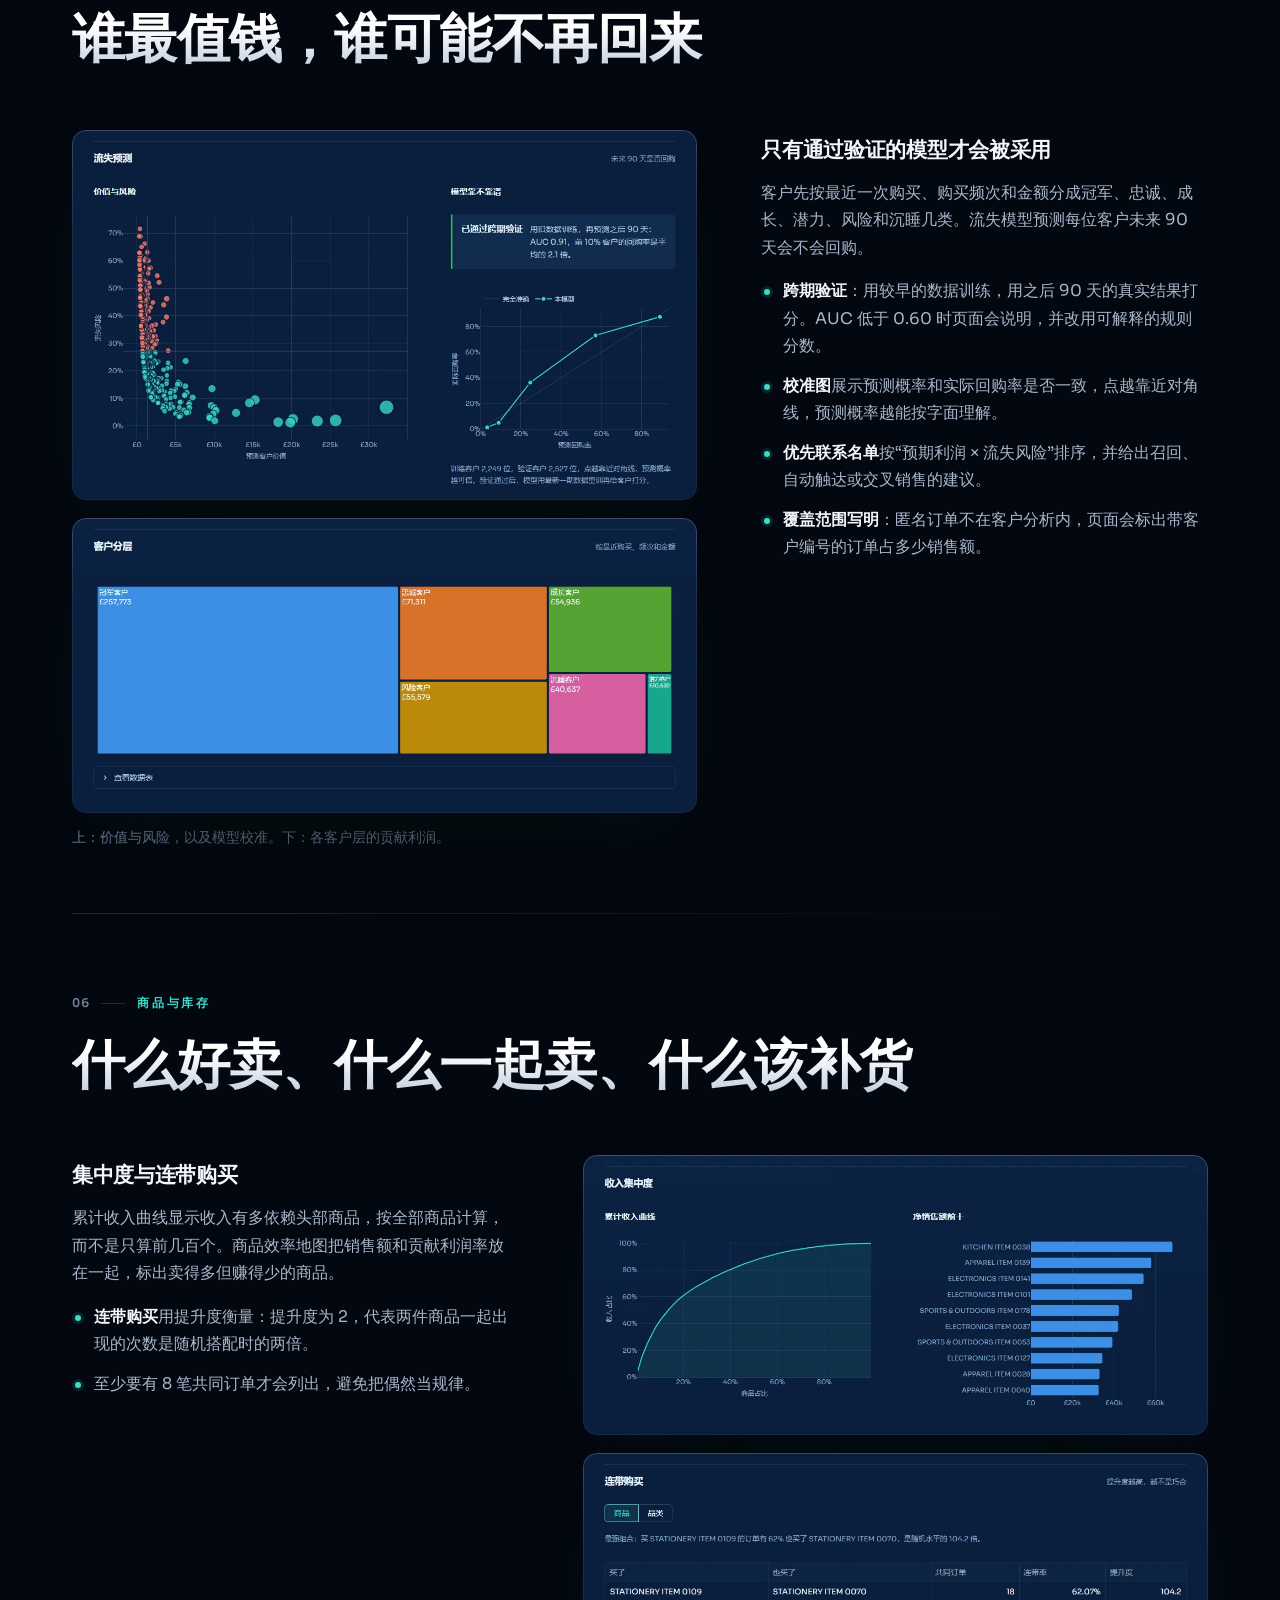
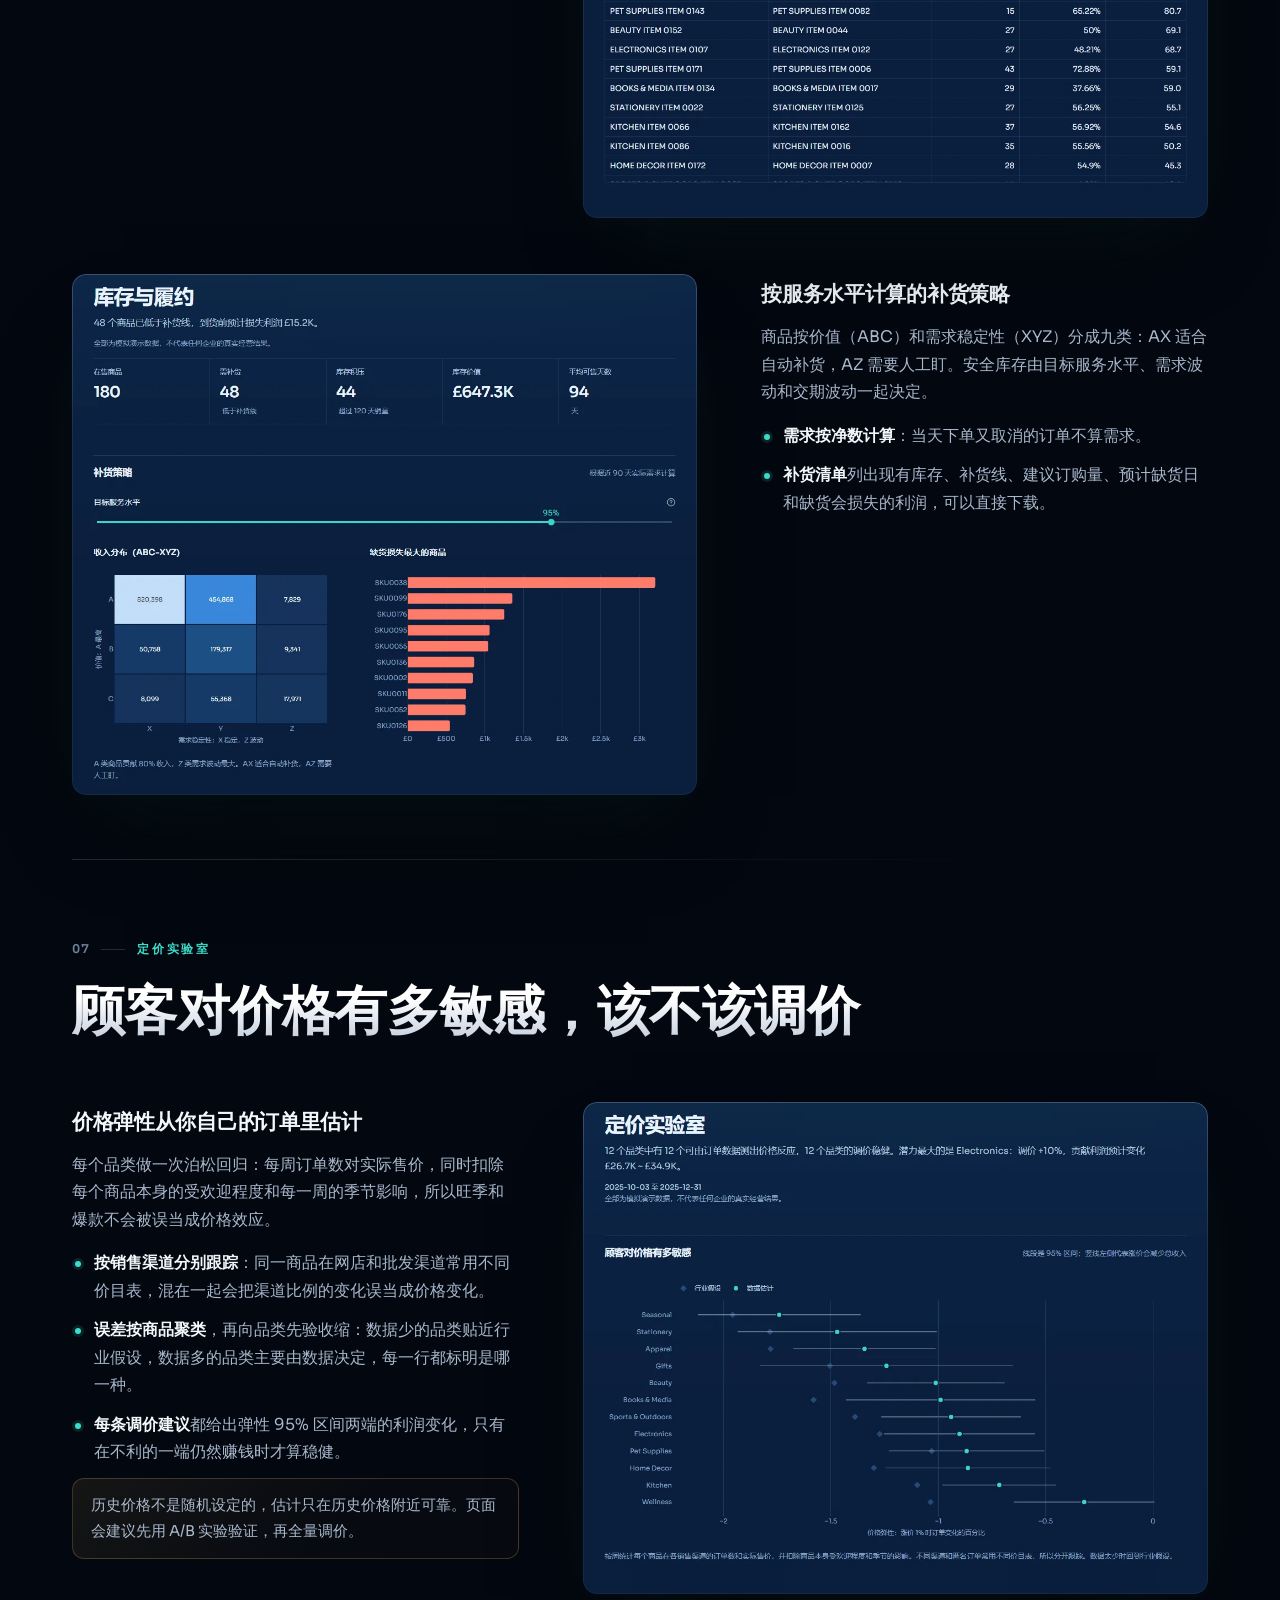
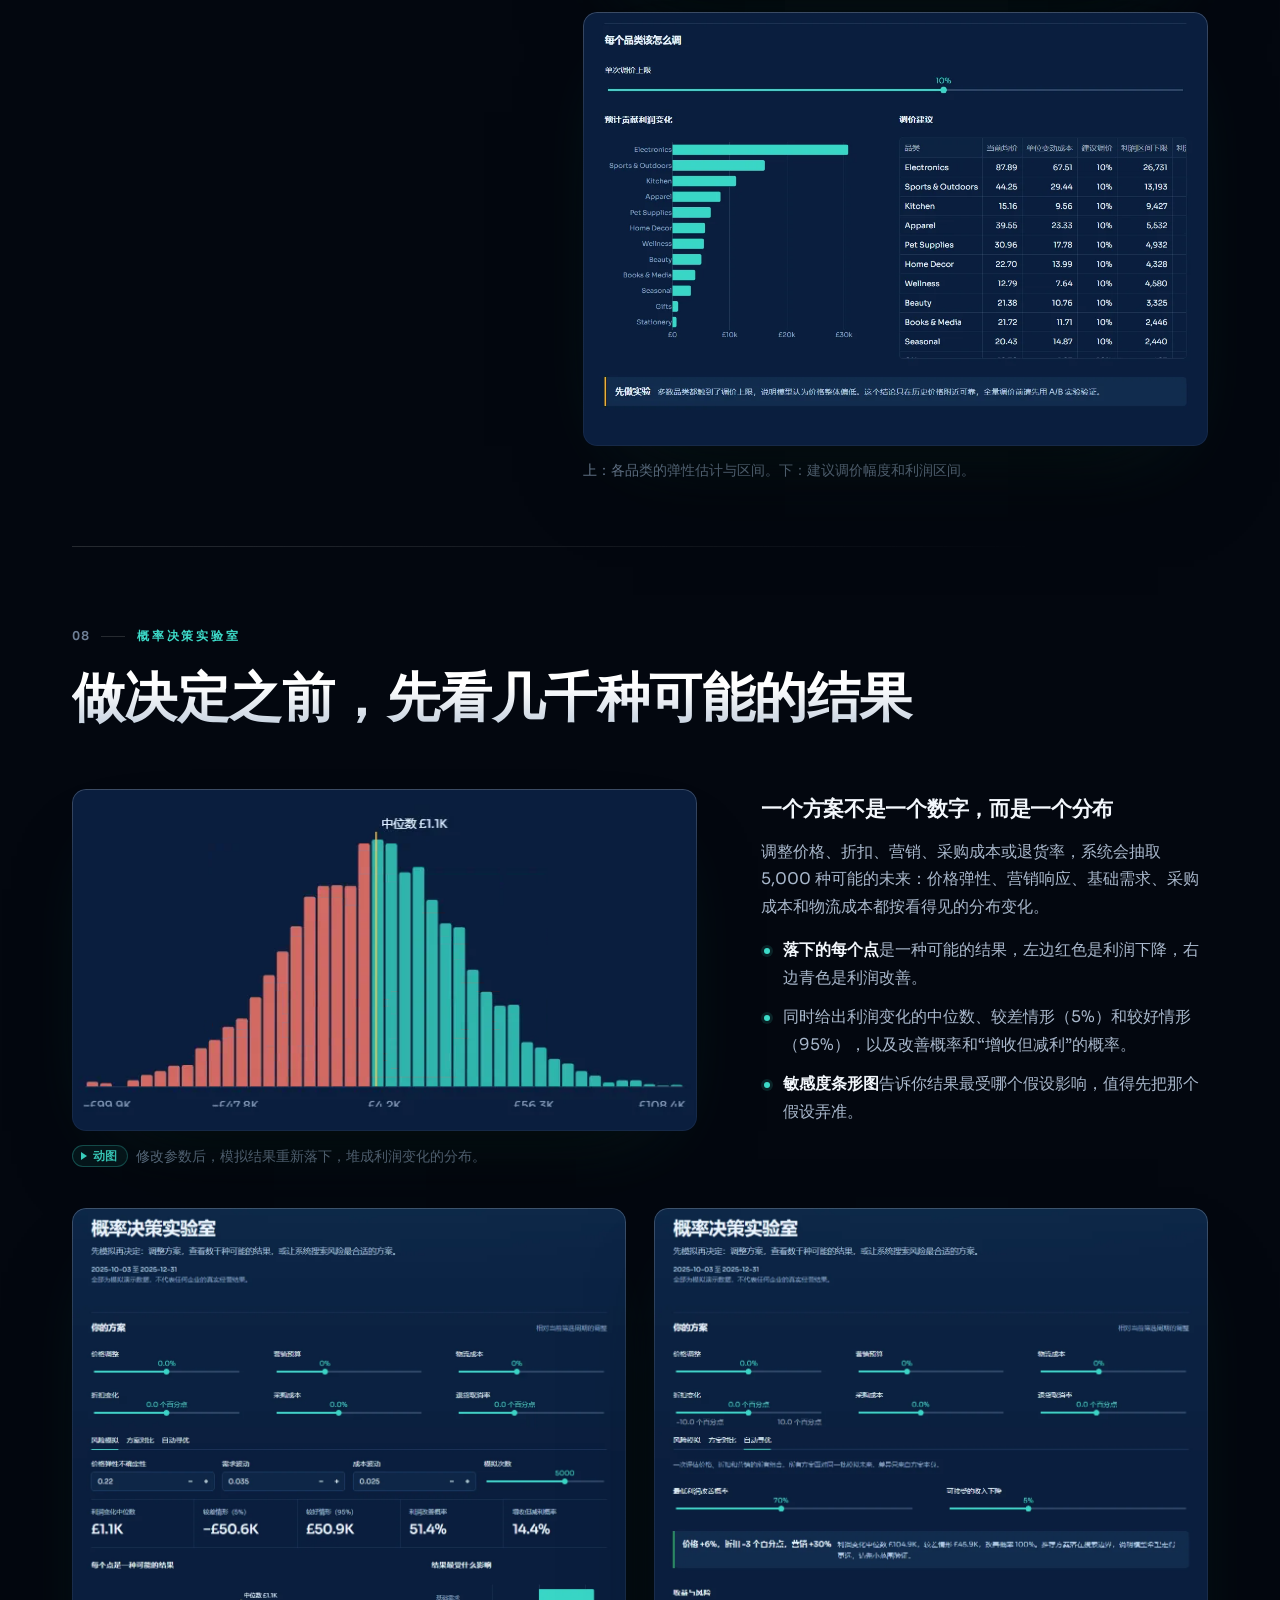
==== commit 9203346f: "Redesign the showcase with a live light river and a restrained style Both showcase pages now share o" ====
--- a/docs/index.html
+++ b/docs/index.html
@@ -6,161 +6,20 @@
 <title>InsightFlow 2.0</title>
 <meta name="description" content="InsightFlow 是一个零售经营分析与决策平台：把交易数据变成一条看得见的资金流，解释利润为什么变，并在做决定之前先模拟结果。已在 106 万行的真实公开账本上测试过导入、对账和全部页面。">
 <link rel="alternate" hreflang="en" href="en/">
-<style>
-@font-face {
-  font-family: "Sora";
-  src: url("assets/fonts/sora-latin-wght-normal.woff2") format("woff2");
-  font-weight: 100 800;
-  font-display: swap;
-}
-:root {
-  --page: #0A1F3D;
-  --panel: #0F2747;
-  --raised: #17345C;
-  --line: #274A78;
-  --grid: #1C3A63;
-  --ink: #EAF4FF;
-  --ink-soft: #B4C7DF;
-  --muted: #8BA3C2;
-  --flow: #38D6C4;
-  --profit: #FFC44D;
-  --leak: #FF7B6B;
-  --radius: 10px;
-}
-* { box-sizing: border-box; }
-html { background: var(--page); scroll-behavior: smooth; scroll-padding-top: 64px; }
-@media (prefers-reduced-motion: reduce) { html { scroll-behavior: auto; } }
-body {
-  margin: 0;
-  background: var(--page);
-  color: var(--ink);
-  font-family: Sora, "HarmonyOS Sans SC", MiSans, "PingFang SC", "Microsoft YaHei UI", "Microsoft YaHei", sans-serif;
-  line-height: 1.75;
-  -webkit-font-smoothing: antialiased;
-}
-a { color: var(--flow); text-underline-offset: 3px; }
-a:focus-visible, .toc a:focus-visible { outline: 2px solid var(--flow); outline-offset: 3px; border-radius: 4px; }
-.wrap { max-width: 1180px; margin: 0 auto; padding: 0 24px; }
-img { display: block; max-width: 100%; height: auto; }
-
-/* Navigation */
-.toc {
-  position: sticky; top: 0; z-index: 10;
-  background: rgba(10, 31, 61, .9); backdrop-filter: blur(10px);
-  border-bottom: 1px solid var(--grid);
-}
-.toc .wrap { display: flex; align-items: center; gap: 14px; height: 56px; }
-.toc .links { display: flex; align-items: center; gap: 14px; flex: 1; min-width: 0; height: 100%; padding: 0 4px; overflow-x: auto; scrollbar-width: none; }
-.toc .links::-webkit-scrollbar { display: none; }
-.toc b { font-weight: 700; white-space: nowrap; margin-right: 6px; }
-.toc a { color: var(--ink-soft); text-decoration: none; font-size: .86rem; white-space: nowrap; }
-.toc a:hover { color: var(--ink); }
-.toc a.lang { flex: none; padding-left: 14px; border-left: 1px solid var(--line); color: var(--flow); }
-
-/* Hero */
-header.hero { padding: 64px 0 34px; }
-.version { color: var(--muted); font-size: .92rem; margin: 0 0 12px; }
-h1 { font-size: clamp(2.4rem, 5.4vw, 3.9rem); line-height: 1.1; letter-spacing: -.02em; margin: 0 0 20px; }
-h1 span { color: var(--flow); }
-.lede { font-size: clamp(1.05rem, 1.7vw, 1.28rem); color: var(--ink-soft); max-width: 46em; margin: 0; }
-.facts { display: flex; flex-wrap: wrap; gap: 10px 26px; margin: 24px 0 0; padding: 0; list-style: none; color: var(--ink-soft); font-size: .95rem; }
-.facts li b { color: var(--ink); font-weight: 650; margin-right: 4px; }
-.actions { display: flex; flex-wrap: wrap; gap: 12px; margin-top: 28px; }
-.button {
-  display: inline-block; padding: 11px 18px; border-radius: var(--radius);
-  border: 1px solid var(--line); background: var(--panel); color: var(--ink);
-  text-decoration: none; font-weight: 600;
-}
-.button.primary { background: var(--flow); border-color: var(--flow); color: #06213A; }
-.button:hover { border-color: var(--flow); }
-
-/* Media */
-figure { margin: 0; }
-.shot {
-  border: 1px solid var(--line); border-radius: 12px; overflow: hidden; background: var(--panel);
-  box-shadow: 0 22px 54px rgba(3, 12, 26, .5);
-}
-.shot.flat { box-shadow: none; }
-.shot.center { display: flex; justify-content: center; background: #0B2140; }
-.shot.center img { width: auto; max-height: 520px; }
-figcaption { color: var(--muted); font-size: .88rem; margin-top: 10px; line-height: 1.6; }
-.motion-label { display: inline-block; font-size: .78rem; color: #06213A; background: var(--flow); border-radius: 999px; padding: 1px 9px; margin-right: 6px; font-weight: 650; vertical-align: 1px; }
-
-/* Sections */
-section { padding: 72px 0 0; }
-.chapter { color: var(--flow); font-weight: 650; font-size: .95rem; margin: 0 0 6px; }
-h2 { font-size: clamp(1.6rem, 3vw, 2.2rem); line-height: 1.28; margin: 0 0 12px; letter-spacing: -.01em; }
-.section-lede { color: var(--ink-soft); margin: 0 0 30px; max-width: 50em; font-size: 1.04rem; }
-.feature { display: grid; grid-template-columns: minmax(0, 5fr) minmax(0, 7fr); gap: 44px; align-items: start; margin-top: 34px; }
-.feature.reverse { grid-template-columns: minmax(0, 7fr) minmax(0, 5fr); }
-.feature.reverse .feature-text { order: 2; }
-.feature-text h3 { font-size: 1.22rem; margin: 6px 0 10px; line-height: 1.4; }
-.feature-text p { color: var(--ink-soft); margin: 0 0 14px; }
-.points { margin: 0 0 6px; padding: 0; list-style: none; }
-.points li { position: relative; padding-left: 20px; margin: 9px 0; color: var(--ink-soft); }
-.points li::before { content: ""; position: absolute; left: 2px; top: .72em; width: 8px; height: 8px; border-radius: 50%; background: var(--flow); }
-.points li b { color: var(--ink); font-weight: 600; }
-.note { border-left: 3px solid var(--profit); background: var(--panel); padding: 12px 16px; border-radius: 0 8px 8px 0; color: var(--ink-soft); font-size: .93rem; margin: 16px 0 0; }
-.pair { display: grid; grid-template-columns: repeat(2, minmax(0, 1fr)); gap: 22px; margin-top: 30px; }
-.wide { margin-top: 30px; }
-
-/* Pipeline diagram */
-.pipeline { background: var(--panel); border: 1px solid var(--line); border-radius: 14px; padding: 26px 22px 18px; }
-.pipeline svg { width: 100%; height: auto; display: block; }
-.stages { display: grid; grid-template-columns: repeat(7, minmax(0, 1fr)); gap: 12px; margin-top: 16px; }
-.stages div { font-size: .84rem; color: var(--ink-soft); line-height: 1.55; }
-.stages b { display: block; color: var(--ink); font-size: .92rem; margin-bottom: 2px; }
-
-/* Numbers */
-.stats { display: grid; grid-template-columns: repeat(4, minmax(0, 1fr)); gap: 1px; background: var(--line); border: 1px solid var(--line); border-radius: 14px; overflow: hidden; }
-.stat { background: var(--panel); padding: 20px 20px 18px; }
-.stat b { display: block; font-size: clamp(1.5rem, 2.8vw, 2.1rem); line-height: 1.2; letter-spacing: -.02em; }
-.stat b.gold { color: var(--profit); }
-.stat b.aqua { color: var(--flow); }
-.stat span { display: block; color: var(--ink-soft); font-size: .9rem; margin-top: 6px; }
-.table-scroll { overflow-x: auto; border: 1px solid var(--line); border-radius: var(--radius); background: var(--panel); }
-.lessons { width: 100%; border-collapse: collapse; font-size: .94rem; }
-.lessons th, .lessons td { text-align: left; padding: 13px 14px; border-bottom: 1px solid var(--grid); vertical-align: top; }
-.lessons tr:last-child td { border-bottom: 0; }
-.lessons th { color: var(--muted); font-weight: 600; font-size: .86rem; }
-.lessons td:first-child { color: var(--ink); width: 24%; }
-.lessons td.before { color: var(--leak); }
-.lessons td.after { color: var(--ink-soft); }
-.cards { display: grid; grid-template-columns: repeat(3, minmax(0, 1fr)); gap: 16px; }
-.card { background: var(--panel); border: 1px solid var(--line); border-radius: var(--radius); padding: 20px 22px; }
-.card h3 { font-size: 1.04rem; margin: 0 0 8px; }
-.card p, .card li { color: var(--ink-soft); font-size: .93rem; }
-.card p { margin: 0; }
-.card ul { margin: 0; padding-left: 1.1em; }
-.card li { margin: 5px 0; }
-code { background: var(--raised); padding: 1px 6px; border-radius: 5px; font-size: .9em; }
-pre {
-  margin: 0; padding: 16px 18px; background: var(--panel); border: 1px solid var(--line);
-  border-radius: var(--radius); overflow-x: auto; color: var(--ink); font-size: .92rem; line-height: 1.6;
-}
-pre code { background: none; padding: 0; }
-footer { margin-top: 80px; padding: 28px 0 48px; border-top: 1px solid var(--grid); color: var(--muted); font-size: .9rem; }
-footer p { margin: 4px 0; }
-
-@media (max-width: 960px) {
-  .feature, .feature.reverse { grid-template-columns: 1fr; gap: 22px; }
-  .feature.reverse .feature-text { order: 0; }
-  .stages { grid-template-columns: repeat(4, minmax(0, 1fr)); }
-  .stats { grid-template-columns: repeat(2, minmax(0, 1fr)); }
-  .cards { grid-template-columns: repeat(2, minmax(0, 1fr)); }
-}
-@media (max-width: 600px) {
-  .wrap { padding: 0 16px; }
-  header.hero { padding-top: 40px; }
-  section { padding-top: 56px; }
-  .pair, .cards { grid-template-columns: 1fr; }
-  .stages { grid-template-columns: repeat(2, minmax(0, 1fr)); }
-  .lessons td:first-child { width: auto; }
-}
-</style>
+<meta name="theme-color" content="#030914">
+<link rel="preload" href="assets/fonts/sora-latin-wght-normal.woff2" as="font" type="font/woff2" crossorigin>
+<link rel="stylesheet" href="assets/site/showcase.css">
+<script>document.documentElement.className += ' js';</script>
+<script src="assets/site/showcase.js" defer></script>
 </head>
 <body>
-<nav class="toc" aria-label="页面目录">
+<div class="backdrop" aria-hidden="true">
+  <div class="backdrop-nebula"></div>
+  <div class="backdrop-aurora a1"></div>
+  <div class="backdrop-aurora a2"></div>
+  <div class="backdrop-grain"></div>
+</div>
+<nav class="toc is-top" aria-label="页面目录">
   <div class="wrap">
     <b>InsightFlow 2.0</b>
     <div class="links">
@@ -183,26 +42,32 @@
   </div>
 </nav>
 
+<div class="hero-stage">
+  <canvas class="hero-canvas" aria-hidden="true" data-labels="商品毛额|折扣|退款|商品成本|物流|支付|营销|退货处理|贡献利润"></canvas>
+  <div class="river-tags" aria-hidden="true"></div>
+  <div class="wrap">
+    <header class="hero">
+      <p class="version">版本 2.0.0，2026 年 11 月发布</p>
+      <h1>InsightFlow <span>2.0</span></h1>
+      <p class="lede">一个零售经营分析与决策平台。导入一份销售明细，它会把钱从哪里来、在哪里流失画成一条资金流，解释利润为什么变了，指出哪些问题值得处理，并在你调价、做促销或调整营销之前，先把可能的结果模拟出来。</p>
+      <ul class="facts">
+        <li><b>106 万行</b>真实账本导入实测</li>
+        <li><b>17 个</b>分析页面</li>
+        <li><b>250 项</b>自动化测试</li>
+        <li><b>离线运行</b>，动画组件不依赖外部库</li>
+      </ul>
+      <div class="actions">
+        <a class="button primary" href="https://github.com/zhao-yushen/InsightFlow-Analytics">查看源代码</a>
+        <a class="button" href="#start">本地运行</a>
+        <a class="button" href="https://github.com/zhao-yushen/InsightFlow-Analytics/blob/main/docs/validation.md">验证记录</a>
+        <a class="button" href="https://github.com/zhao-yushen/InsightFlow-Analytics/releases/tag/v2.0.0">发布说明</a>
+      </div>
+    </header>
+  </div>
+</div>
+
 <div class="wrap">
-  <header class="hero">
-    <p class="version">版本 2.0.0，2026 年 11 月发布</p>
-    <h1>InsightFlow <span>2.0</span></h1>
-    <p class="lede">一个零售经营分析与决策平台。导入一份销售明细，它会把钱从哪里来、在哪里流失画成一条资金流，解释利润为什么变了，指出哪些问题值得处理，并在你调价、做促销或调整营销之前，先把可能的结果模拟出来。</p>
-    <ul class="facts">
-      <li><b>106 万行</b>真实账本导入实测</li>
-      <li><b>17 个</b>分析页面</li>
-      <li><b>250 项</b>自动化测试</li>
-      <li><b>离线运行</b>，动画组件不依赖外部库</li>
-    </ul>
-    <div class="actions">
-      <a class="button primary" href="https://github.com/zhao-yushen/InsightFlow-Analytics">查看源代码</a>
-      <a class="button" href="#start">本地运行</a>
-      <a class="button" href="https://github.com/zhao-yushen/InsightFlow-Analytics/blob/main/docs/validation.md">验证记录</a>
-      <a class="button" href="https://github.com/zhao-yushen/InsightFlow-Analytics/releases/tag/v2.0.0">发布说明</a>
-    </div>
-  </header>
-
-  <figure>
+  <figure class="hero-shot">
     <div class="shot">
       <picture>
         <source srcset="assets/showcase/overview-river.webp" media="(prefers-reduced-motion: reduce)">
@@ -217,27 +82,31 @@
     <h2 id="pipeline-title">一份明细是怎么变成决策的</h2>
     <p class="section-lede">所有页面读同一本带正负号的账本：退货记成负数的反向记录，所以任何维度的汇总都已经扣除退货；每一行都记着数据来自哪里，指标的可信度由它最弱的输入决定。</p>
     <div class="pipeline">
-      <svg viewBox="0 0 1120 120" role="img" aria-label="数据流程：接入、校验、清洗、仓库、分析、决策、交付">
+      <svg viewBox="0 0 1120 64" role="img" aria-label="数据流程：接入、校验、清洗、仓库、分析、决策、交付">
         <defs>
           <linearGradient id="beam" x1="0" x2="1" y1="0" y2="0">
-            <stop offset="0" stop-color="#38D6C4" stop-opacity=".85"/>
-            <stop offset=".7" stop-color="#38D6C4" stop-opacity=".7"/>
-            <stop offset="1" stop-color="#FFC44D" stop-opacity=".95"/>
+            <stop offset="0" stop-color="#3DDBC9" stop-opacity=".25"/>
+            <stop offset=".12" stop-color="#3DDBC9"/>
+            <stop offset=".8" stop-color="#3DDBC9"/>
+            <stop offset="1" stop-color="#F4C566"/>
           </linearGradient>
+          <linearGradient id="pulse-light" x1="0" x2="1" y1="0" y2="0">
+            <stop offset="0" stop-color="#FFFFFF" stop-opacity="0"/>
+            <stop offset=".85" stop-color="#E9FFFC" stop-opacity=".95"/>
+            <stop offset="1" stop-color="#FFFFFF" stop-opacity="0"/>
+          </linearGradient>
+          <clipPath id="beam-clip"><rect x="80" y="26" width="960" height="12"/></clipPath>
         </defs>
-        <rect x="20" y="52" width="1080" height="16" rx="8" fill="url(#beam)"/>
-        <g font-family="Sora, sans-serif" font-size="15" fill="#EAF4FF" text-anchor="middle" font-weight="600">
-          <g><circle cx="80" cy="60" r="26" fill="#0F2747" stroke="#38D6C4" stroke-width="2"/><text x="80" y="65">1</text></g>
-          <g><circle cx="240" cy="60" r="26" fill="#0F2747" stroke="#38D6C4" stroke-width="2"/><text x="240" y="65">2</text></g>
-          <g><circle cx="400" cy="60" r="26" fill="#0F2747" stroke="#38D6C4" stroke-width="2"/><text x="400" y="65">3</text></g>
-          <g><circle cx="560" cy="60" r="26" fill="#0F2747" stroke="#38D6C4" stroke-width="2"/><text x="560" y="65">4</text></g>
-          <g><circle cx="720" cy="60" r="26" fill="#0F2747" stroke="#38D6C4" stroke-width="2"/><text x="720" y="65">5</text></g>
-          <g><circle cx="880" cy="60" r="26" fill="#0F2747" stroke="#38D6C4" stroke-width="2"/><text x="880" y="65">6</text></g>
-          <g><circle cx="1040" cy="60" r="26" fill="#0F2747" stroke="#FFC44D" stroke-width="2"/><text x="1040" y="65">7</text></g>
-        </g>
-        <g font-family="Sora, 'Microsoft YaHei', sans-serif" font-size="14" fill="#B4C7DF" text-anchor="middle">
-          <text x="80" y="112">接入</text><text x="240" y="112">校验</text><text x="400" y="112">清洗</text><text x="560" y="112">仓库</text><text x="720" y="112">分析</text><text x="880" y="112">决策</text><text x="1040" y="112">交付</text>
-        </g>
+        <rect class="beam-glow" x="80" y="28" width="960" height="8" rx="4" fill="url(#beam)"/>
+        <rect class="beam" x="80" y="31" width="960" height="2" rx="1" fill="url(#beam)"/>
+        <g class="pulse" clip-path="url(#beam-clip)"><rect x="0" y="29" width="140" height="6" rx="3" fill="url(#pulse-light)"/></g>
+        <g class="node" style="--n:0"><circle class="halo" cx="80" cy="32" r="13"/><circle class="core" cx="80" cy="32" r="5"/></g>
+        <g class="node" style="--n:1"><circle class="halo" cx="240" cy="32" r="13"/><circle class="core" cx="240" cy="32" r="5"/></g>
+        <g class="node" style="--n:2"><circle class="halo" cx="400" cy="32" r="13"/><circle class="core" cx="400" cy="32" r="5"/></g>
+        <g class="node" style="--n:3"><circle class="halo" cx="560" cy="32" r="13"/><circle class="core" cx="560" cy="32" r="5"/></g>
+        <g class="node" style="--n:4"><circle class="halo" cx="720" cy="32" r="13"/><circle class="core" cx="720" cy="32" r="5"/></g>
+        <g class="node" style="--n:5"><circle class="halo" cx="880" cy="32" r="13"/><circle class="core" cx="880" cy="32" r="5"/></g>
+        <g class="node end" style="--n:6"><circle class="halo" cx="1040" cy="32" r="13"/><circle class="core" cx="1040" cy="32" r="5"/></g>
       </svg>
       <div class="stages">
         <div><b>1 接入</b>CSV、Excel、Parquet、JSON，GBK 编码和中文表头都能读，字段对应关系由你确认。</div>
--- a/docs/assets/site/showcase.css
+++ b/docs/assets/site/showcase.css
@@ -0,0 +1,478 @@
+/* InsightFlow showcase. Shared by the Chinese page (/) and the English page (/en/). */
+
+@font-face {
+  font-family: "Sora";
+  src: url("../fonts/sora-latin-wght-normal.woff2") format("woff2");
+  font-weight: 100 800;
+  font-display: swap;
+}
+
+:root {
+  --void: #03070F;
+  --ink: #F3F7FC;
+  --ink-soft: #A9B8CC;
+  --muted: #6E7F96;
+  --hair: rgba(255, 255, 255, .08);
+  --hair-strong: rgba(255, 255, 255, .14);
+  --surface: rgba(13, 22, 39, .66);
+  --surface-strong: rgba(14, 24, 42, .9);
+  --flow: #3DDBC9;
+  --profit: #F4C566;
+  --leak: #FF8070;
+  --radius: 14px;
+  --ease-out: cubic-bezier(.22, 1, .36, 1);
+  --ease-expo: cubic-bezier(.16, 1, .3, 1);
+  --ease-in-out: cubic-bezier(.65, 0, .35, 1);
+  --sans: Sora, "PingFang SC", "HarmonyOS Sans SC", "Microsoft YaHei UI", "Microsoft YaHei", sans-serif;
+  --mono: ui-monospace, "Cascadia Mono", "SFMono-Regular", Menlo, Consolas, monospace;
+}
+
+* { box-sizing: border-box; }
+html { background: var(--void); scroll-behavior: smooth; scroll-padding-top: 80px; }
+body {
+  margin: 0;
+  background: transparent;
+  color: var(--ink);
+  font-family: var(--sans);
+  font-size: 16px;
+  line-height: 1.72;
+  -webkit-font-smoothing: antialiased;
+  -moz-osx-font-smoothing: grayscale;
+  text-rendering: optimizeLegibility;
+  counter-reset: chapter;
+  overflow-x: hidden;
+}
+html[lang="en"] body { font-family: Sora, "Segoe UI", "Helvetica Neue", Arial, sans-serif; line-height: 1.62; }
+::selection { background: rgba(61, 219, 201, .28); color: #fff; }
+a { color: var(--flow); text-decoration: none; }
+p a, figcaption a { text-decoration: underline; text-decoration-color: rgba(61, 219, 201, .4); text-underline-offset: 3px; }
+a:focus-visible, .button:focus-visible { outline: 2px solid var(--flow); outline-offset: 3px; border-radius: 6px; }
+.wrap { max-width: 1200px; margin: 0 auto; padding: 0 32px; }
+img { display: block; max-width: 100%; height: auto; }
+.sr-only {
+  position: absolute; width: 1px; height: 1px; padding: 0; margin: -1px;
+  overflow: hidden; clip: rect(0 0 0 0); white-space: nowrap; border: 0;
+}
+
+/* Backdrop: a dim nebula, two slow glows and film grain */
+.backdrop {
+  position: fixed; inset: 0; z-index: -1; pointer-events: none; overflow: hidden;
+  background: radial-gradient(1100px 620px at 50% -12%, rgba(64, 92, 170, .16), transparent 72%), var(--void);
+}
+.backdrop-nebula {
+  position: absolute; inset: -6% -3%;
+  background: url("nebula.webp") center / cover no-repeat;
+  opacity: .5;
+  will-change: transform;
+}
+.backdrop-aurora { position: absolute; width: 80vmax; height: 80vmax; border-radius: 50%; will-change: transform; }
+.backdrop-aurora.a1 {
+  left: -30vmax; top: 30vh;
+  background: radial-gradient(closest-side, rgba(61, 219, 201, .07), transparent 72%);
+  animation: drift-a 60s var(--ease-in-out) infinite alternate;
+}
+.backdrop-aurora.a2 {
+  right: -34vmax; top: -18vh;
+  background: radial-gradient(closest-side, rgba(92, 112, 230, .1), transparent 72%);
+  animation: drift-b 70s var(--ease-in-out) infinite alternate;
+}
+.backdrop-grain {
+  position: absolute; inset: 0; opacity: .07;
+  background-image: url("data:image/svg+xml,%3Csvg xmlns='http://www.w3.org/2000/svg' width='180' height='180'%3E%3Cfilter id='n'%3E%3CfeTurbulence type='fractalNoise' baseFrequency='.85' numOctaves='3' stitchTiles='stitch'/%3E%3CfeColorMatrix values='0 0 0 0 1 0 0 0 0 1 0 0 0 0 1 0 0 0 .55 0'/%3E%3C/filter%3E%3Crect width='100%25' height='100%25' filter='url(%23n)'/%3E%3C/svg%3E");
+}
+@keyframes drift-a { to { transform: translate3d(14vmax, -10vh, 0) scale(1.1); } }
+@keyframes drift-b { to { transform: translate3d(-12vmax, 16vh, 0) scale(.92); } }
+
+/* Navigation */
+.toc {
+  position: fixed; top: 0; left: 0; right: 0; z-index: 30;
+  background: rgba(3, 7, 15, .72);
+  -webkit-backdrop-filter: blur(18px) saturate(150%);
+  backdrop-filter: blur(18px) saturate(150%);
+  border-bottom: 1px solid var(--hair);
+  transition: background .6s var(--ease-out), border-color .6s var(--ease-out);
+}
+.js .toc.is-top { background: rgba(3, 7, 15, 0); border-bottom-color: transparent; -webkit-backdrop-filter: none; backdrop-filter: none; }
+.toc .wrap { display: flex; align-items: center; gap: 18px; height: 64px; }
+.toc b { display: flex; align-items: center; gap: 10px; font-weight: 600; letter-spacing: -.01em; white-space: nowrap; margin-right: 8px; }
+.toc b::before {
+  content: ""; width: 18px; height: 18px; border-radius: 50%;
+  background: conic-gradient(from 210deg, var(--flow), #6C8CFF, var(--profit), var(--flow));
+  -webkit-mask: radial-gradient(circle, transparent 4.6px, #000 5.2px);
+  mask: radial-gradient(circle, transparent 4.6px, #000 5.2px);
+}
+.toc .links {
+  position: relative; display: flex; align-items: center; gap: 0;
+  flex: 1; min-width: 0; height: 100%; padding: 0 2px;
+  overflow-x: auto; scrollbar-width: none;
+}
+.toc .links::-webkit-scrollbar { display: none; }
+.toc .links a {
+  position: relative; padding: 6px 8px; border-radius: 8px;
+  color: var(--muted); font-size: .82rem; white-space: nowrap;
+  transition: color .3s, background .3s;
+}
+html[lang="en"] .toc .links a { padding: 6px 6px; }
+.toc .links a:hover { color: var(--ink); background: rgba(255, 255, 255, .04); }
+.toc .links a.is-active { color: var(--ink); }
+.toc .links a::after {
+  content: ""; position: absolute; left: 50%; bottom: -1px; width: 4px; height: 4px; margin-left: -2px; border-radius: 50%;
+  background: var(--flow); opacity: 0; transform: scale(.4); transition: opacity .35s, transform .35s var(--ease-out);
+}
+.toc .links a.is-active::after { opacity: 1; transform: none; }
+.toc a.lang {
+  flex: none; padding: 5px 12px; border-radius: 999px;
+  border: 1px solid var(--hair-strong); color: var(--ink-soft); font-size: .78rem; letter-spacing: .02em;
+  transition: border-color .3s, color .3s;
+}
+.toc a.lang:hover { border-color: rgba(255, 255, 255, .3); color: var(--ink); }
+.toc-progress {
+  position: absolute; left: 0; right: 0; bottom: -1px; height: 1px;
+  background: linear-gradient(90deg, transparent, var(--flow) 30%, var(--profit));
+  opacity: .7; transform-origin: 0 50%; transform: scaleX(0);
+}
+
+/* Hero */
+.hero-stage {
+  position: relative; isolation: isolate;
+  min-height: 100vh; min-height: 100svh;
+  display: flex; flex-direction: column;
+  overflow: hidden;
+}
+.hero-stage::before {
+  content: ""; position: absolute; inset: 0; z-index: -2; pointer-events: none;
+  background:
+    radial-gradient(48% 42% at 50% 0%, rgba(110, 150, 255, .16), transparent 72%),
+    radial-gradient(30% 30% at 50% 8%, rgba(61, 219, 201, .08), transparent 70%);
+}
+.hero-canvas {
+  position: absolute; inset: 0; z-index: -1;
+  width: 100%; height: 100%; display: block;
+  opacity: 0; transform: scale(1.04);
+  transition: opacity 1.8s var(--ease-out), transform 3.4s var(--ease-expo);
+  -webkit-mask-image: linear-gradient(to bottom, #000 80%, transparent);
+  mask-image: linear-gradient(to bottom, #000 80%, transparent);
+}
+.hero-canvas.is-live { opacity: 1; transform: none; }
+.hero-stage .wrap { width: 100%; position: relative; z-index: 1; }
+header.hero { margin: 0 auto; max-width: 980px; padding: clamp(112px, 15vh, 168px) 0 28px; text-align: center; }
+.version {
+  display: inline-flex; align-items: center; gap: 10px;
+  margin: 0; padding: 6px 14px 6px 12px; border-radius: 999px;
+  border: 1px solid var(--hair-strong); background: rgba(255, 255, 255, .03);
+  color: var(--ink-soft); font-size: .8rem; letter-spacing: .02em;
+}
+.version::before {
+  content: ""; width: 6px; height: 6px; border-radius: 50%;
+  background: var(--flow); box-shadow: 0 0 0 3px rgba(61, 219, 201, .16);
+}
+h1 {
+  margin: 24px 0 22px; font-weight: 600;
+  font-size: clamp(2.7rem, 9.2vw, 7.2rem); line-height: .96; letter-spacing: -.05em;
+}
+h1, h1 .ch {
+  background: linear-gradient(180deg, #FFFFFF 38%, #AEBFD6 100%);
+  -webkit-background-clip: text; background-clip: text; color: transparent;
+}
+h1 > span:not([class]), h1 > span:not([class]) .ch {
+  background: linear-gradient(180deg, #9AF6EA 10%, #2CC4B2 100%);
+  -webkit-background-clip: text; background-clip: text; color: transparent;
+}
+h1 .word { display: inline-block; white-space: nowrap; }
+h1 .ch { display: inline-block; }
+html[lang="en"] .lede { max-width: 44em; }
+.lede {
+  margin: 0 auto; max-width: 40em;
+  font-size: clamp(1.06rem, 1.55vw, 1.24rem); line-height: 1.7; color: var(--ink-soft);
+  text-wrap: balance;
+}
+.facts {
+  display: flex; flex-wrap: wrap; justify-content: center; align-items: center; gap: 10px;
+  margin: 30px 0 0; padding: 0; list-style: none; color: var(--muted); font-size: .86rem;
+}
+.facts li {
+  display: flex; align-items: baseline; gap: 6px; padding: 6px 14px; border-radius: 999px;
+  border: 1px solid var(--hair); background: rgba(255, 255, 255, .025);
+}
+.facts li b { color: var(--ink); font-weight: 600; letter-spacing: -.01em; }
+.actions { display: flex; flex-wrap: wrap; justify-content: center; gap: 12px; margin-top: 34px; }
+.river-tags { position: absolute; inset: 0; z-index: 0; pointer-events: none; }
+.river-tag {
+  position: absolute; display: flex; align-items: center; gap: 7px;
+  transform: translate(-50%, 8px);
+  font-size: .72rem; font-weight: 500; letter-spacing: .04em; white-space: nowrap;
+  color: rgba(226, 236, 248, .7);
+  opacity: 0; transition: opacity 1.2s var(--ease-out), transform 1.2s var(--ease-out);
+}
+.river-tag::before { content: ""; width: 5px; height: 5px; border-radius: 50%; background: var(--leak); box-shadow: 0 0 0 3px rgba(255, 128, 112, .14); }
+.river-tag::after {
+  content: ""; position: absolute; left: 2px; bottom: calc(100% + 4px); width: 1px; height: 18px;
+  background: linear-gradient(to top, rgba(255, 128, 112, .5), transparent);
+}
+.river-tag.gross, .river-tag.profit { transform: translate(0, 8px); }
+.river-tag.gross::before { background: var(--flow); box-shadow: 0 0 0 3px rgba(61, 219, 201, .14); }
+.river-tag.profit::before { background: var(--profit); box-shadow: 0 0 0 3px rgba(244, 197, 102, .16); }
+.river-tag.gross::after, .river-tag.profit::after { display: none; }
+.river-tag.profit { flex-direction: row-reverse; transform: translate(-100%, 8px); }
+.river-tag.is-on { opacity: 1; transform: translate(-50%, 0); }
+.river-tag.gross.is-on { transform: none; }
+.river-tag.profit.is-on { transform: translate(-100%, 0); }
+
+/* Buttons */
+.button {
+  display: inline-flex; align-items: center; gap: 8px;
+  padding: 11px 20px; border-radius: 999px;
+  border: 1px solid var(--hair-strong); background: rgba(255, 255, 255, .03); color: var(--ink);
+  font-size: .94rem; font-weight: 500; letter-spacing: -.005em;
+  transition: transform .4s var(--ease-out), background .3s, border-color .3s, box-shadow .4s var(--ease-out);
+}
+.button:hover { transform: translateY(-1px); background: rgba(255, 255, 255, .07); border-color: rgba(255, 255, 255, .26); }
+.button.primary {
+  background: linear-gradient(180deg, #FFFFFF, #E3EBF5); border-color: transparent; color: #06101F; font-weight: 600;
+  box-shadow: inset 0 1px 0 rgba(255, 255, 255, .9), 0 10px 30px -12px rgba(140, 220, 255, .55);
+}
+.button.primary:hover { background: #fff; box-shadow: inset 0 1px 0 #fff, 0 14px 38px -12px rgba(140, 220, 255, .7); }
+.button[href^="http"]::after { content: "\2197"; font-size: .85em; opacity: .55; transition: transform .4s var(--ease-out), opacity .3s; }
+.button[href^="http"]:hover::after { opacity: .9; transform: translate(2px, -2px); }
+
+/* Screenshot frames: hairline edge, top highlight, pointer spotlight */
+figure { margin: 0; }
+.shot, .card, .stat { position: relative; isolation: isolate; }
+.shot {
+  border-radius: var(--radius); overflow: hidden;
+  background: #070E1B;
+  box-shadow: 0 50px 100px -50px rgba(0, 0, 0, .95), 0 30px 80px -40px rgba(61, 219, 201, .18);
+}
+.shot::before, .card::before, .stat::before {
+  content: ""; position: absolute; inset: 0; z-index: 2; pointer-events: none;
+  border-radius: inherit; padding: 1px;
+  background: linear-gradient(180deg, rgba(255, 255, 255, .2), rgba(255, 255, 255, .07) 30%, rgba(255, 255, 255, .05));
+  -webkit-mask: linear-gradient(#000 0 0) content-box, linear-gradient(#000 0 0);
+  -webkit-mask-composite: xor;
+  mask: linear-gradient(#000 0 0) content-box exclude, linear-gradient(#000 0 0);
+}
+.shot::after, .card::after, .stat::after {
+  content: ""; position: absolute; inset: 0; z-index: 3; pointer-events: none;
+  border-radius: inherit; padding: 1px;
+  background: radial-gradient(260px circle at var(--mx, -999px) var(--my, -999px), rgba(150, 255, 240, .75), rgba(150, 255, 240, 0) 70%);
+  -webkit-mask: linear-gradient(#000 0 0) content-box, linear-gradient(#000 0 0);
+  -webkit-mask-composite: xor;
+  mask: linear-gradient(#000 0 0) content-box exclude, linear-gradient(#000 0 0);
+  opacity: 0; transition: opacity .5s var(--ease-out);
+}
+.shot:hover::after, .card:hover::after, .stat:hover::after { opacity: 1; }
+.shot.flat { box-shadow: none; }
+.shot.center { display: flex; justify-content: center; background: #08101E; }
+.shot.center img { width: auto; max-height: 520px; }
+figure.hero-shot { position: relative; margin-top: 8px; transform-origin: 50% 0; will-change: transform; }
+figure.hero-shot img { width: 100%; }
+figure.hero-shot::before {
+  content: ""; position: absolute; left: 6%; right: 6%; top: 18%; bottom: -10%; z-index: -1;
+  background: radial-gradient(50% 50% at 50% 50%, rgba(61, 219, 201, .2), rgba(92, 112, 230, .12) 50%, transparent 75%);
+  filter: blur(40px);
+}
+figcaption { color: var(--muted); font-size: .86rem; margin-top: 14px; line-height: 1.6; }
+.motion-label {
+  display: inline-flex; align-items: center; gap: 6px; vertical-align: 1px;
+  margin-right: 8px; padding: 1px 9px 1px 8px; border-radius: 999px;
+  border: 1px solid rgba(61, 219, 201, .3); background: rgba(61, 219, 201, .07);
+  color: var(--flow); font-size: .72rem; font-weight: 600; letter-spacing: .04em;
+}
+.motion-label::before {
+  content: ""; width: 0; height: 0;
+  border-left: 6px solid currentColor; border-top: 4px solid transparent; border-bottom: 4px solid transparent;
+}
+
+/* Sections */
+section { position: relative; padding: 144px 0 0; }
+section::before {
+  content: ""; position: absolute; top: 64px; left: 0; right: 0; height: 1px;
+  background: linear-gradient(90deg, var(--hair-strong), var(--hair) 40%, transparent 85%);
+  transform-origin: 0 50%;
+}
+.chapter {
+  counter-increment: chapter;
+  display: flex; align-items: center; gap: 12px;
+  margin: 0 0 18px; color: var(--flow);
+  font-size: .76rem; font-weight: 600; letter-spacing: .16em; text-transform: uppercase;
+}
+html[lang="zh-CN"] .chapter { letter-spacing: .22em; }
+.chapter::before { order: -2; content: counter(chapter, decimal-leading-zero); color: var(--muted); letter-spacing: .06em; font-variant-numeric: tabular-nums; }
+.chapter::after { order: -1; content: ""; width: 24px; height: 1px; background: var(--hair-strong); }
+h2 {
+  margin: 0 0 18px; max-width: 20em; font-weight: 600;
+  font-size: clamp(2.05rem, 4.2vw, 3.3rem); line-height: 1.12; letter-spacing: -.035em;
+  background: linear-gradient(180deg, #FFFFFF 30%, #9FB2C9 130%);
+  -webkit-background-clip: text; background-clip: text; color: transparent;
+  text-wrap: balance;
+}
+html[lang="zh-CN"] h2 { letter-spacing: -.01em; line-height: 1.28; }
+.section-lede { color: var(--ink-soft); margin: 0 0 40px; max-width: 46em; font-size: 1.06rem; text-wrap: pretty; }
+.feature { display: grid; grid-template-columns: minmax(0, 5fr) minmax(0, 7fr); gap: 64px; align-items: start; margin-top: 56px; }
+.feature.reverse { grid-template-columns: minmax(0, 7fr) minmax(0, 5fr); }
+.feature.reverse .feature-text { order: 2; }
+.feature-text { padding-top: 6px; }
+.feature-text h3 { font-size: 1.3rem; font-weight: 600; letter-spacing: -.015em; line-height: 1.4; margin: 0 0 14px; }
+.feature-text p { color: var(--ink-soft); margin: 0 0 16px; text-wrap: pretty; }
+.points { margin: 0 0 6px; padding: 0; list-style: none; }
+.points li { position: relative; padding-left: 22px; margin: 12px 0; color: var(--ink-soft); }
+.points li::before {
+  content: ""; position: absolute; left: 3px; top: .74em; width: 6px; height: 6px; border-radius: 50%;
+  background: var(--flow); box-shadow: 0 0 0 3px rgba(61, 219, 201, .13);
+}
+html[lang="en"] .points li::before { top: .68em; }
+.points li b { color: var(--ink); font-weight: 600; }
+.note {
+  margin: 20px 0 0; padding: 14px 18px; border-radius: 12px;
+  border: 1px solid rgba(244, 197, 102, .22);
+  background: linear-gradient(135deg, rgba(244, 197, 102, .08), rgba(244, 197, 102, .02) 60%);
+  color: var(--ink-soft); font-size: .93rem;
+}
+.pair { display: grid; grid-template-columns: repeat(2, minmax(0, 1fr)); gap: 28px; margin-top: 40px; }
+.wide { margin-top: 40px; }
+
+/* Pipeline */
+.pipeline {
+  position: relative; overflow: hidden; isolation: isolate;
+  padding: 34px 28px 28px; border-radius: 18px;
+  background: linear-gradient(180deg, rgba(16, 27, 47, .72), rgba(9, 16, 30, .72));
+  border: 1px solid var(--hair);
+  box-shadow: inset 0 1px 0 rgba(255, 255, 255, .05), 0 40px 90px -50px rgba(0, 0, 0, .9);
+}
+.pipeline svg { position: relative; z-index: 1; width: 100%; height: auto; display: block; overflow: visible; }
+.pipeline .matrix { position: absolute; inset: 0; z-index: 0; width: 100%; height: 100%; pointer-events: none; }
+.pipeline .beam, .pipeline .beam-glow { transform-box: fill-box; transform-origin: 0 50%; }
+.pipeline .beam-glow { opacity: .28; filter: blur(4px); }
+.pipeline .halo { fill: rgba(61, 219, 201, .06); stroke: rgba(61, 219, 201, .4); stroke-width: 1; transform-box: fill-box; transform-origin: center; }
+.pipeline .core { fill: #08111F; stroke: var(--flow); stroke-width: 2; }
+.pipeline .node.end .halo { fill: rgba(244, 197, 102, .07); stroke: rgba(244, 197, 102, .45); }
+.pipeline .node.end .core { stroke: var(--profit); }
+.pipeline .pulse rect { animation: pulse-run 3.6s var(--ease-in-out) infinite; }
+@keyframes pulse-run { from { transform: translateX(-160px); } to { transform: translateX(1100px); } }
+.stages { position: relative; z-index: 1; display: grid; grid-template-columns: repeat(7, minmax(0, 1fr)); gap: 14px; margin-top: 22px; }
+.stages div { font-size: .84rem; color: var(--ink-soft); line-height: 1.6; }
+.stages b { display: block; margin-bottom: 6px; color: var(--ink); font-size: .9rem; font-weight: 600; }
+
+/* Numbers */
+.stats {
+  display: grid; grid-template-columns: repeat(4, minmax(0, 1fr)); gap: 12px;
+}
+.stat {
+  padding: 26px 24px 24px; border-radius: var(--radius);
+  background: linear-gradient(180deg, rgba(16, 27, 47, .7), rgba(9, 16, 30, .7));
+}
+.stat b {
+  display: block; font-weight: 500; font-size: clamp(1.9rem, 3.1vw, 2.6rem); line-height: 1.1; letter-spacing: -.035em;
+  font-variant-numeric: tabular-nums; color: var(--ink);
+}
+.stat b.gold { color: var(--profit); }
+.stat b.aqua { color: var(--flow); }
+.stat span { display: block; color: var(--muted); font-size: .88rem; line-height: 1.55; margin-top: 10px; }
+.stat b span { display: inline; color: inherit; font-size: inherit; line-height: inherit; margin: 0; }
+.table-scroll { overflow-x: auto; border-radius: var(--radius); border: 1px solid var(--hair); background: rgba(9, 16, 30, .7); }
+.lessons { width: 100%; border-collapse: collapse; font-size: .93rem; }
+.lessons th, .lessons td { text-align: left; padding: 15px 18px; border-bottom: 1px solid var(--hair); vertical-align: top; }
+.lessons tbody tr { transition: background .3s; }
+.lessons tbody tr:hover { background: rgba(255, 255, 255, .025); }
+.lessons tr:last-child td { border-bottom: 0; }
+.lessons th { color: var(--muted); font-size: .72rem; font-weight: 600; letter-spacing: .14em; text-transform: uppercase; }
+.lessons td:first-child { color: var(--ink); width: 24%; }
+.lessons td.before { color: rgba(255, 140, 124, .92); }
+.lessons td.after { color: var(--ink-soft); }
+.cards { display: grid; grid-template-columns: repeat(3, minmax(0, 1fr)); gap: 16px; }
+.card {
+  padding: 26px; border-radius: var(--radius);
+  background: linear-gradient(180deg, rgba(16, 27, 47, .7), rgba(9, 16, 30, .7));
+}
+.card h3 { font-size: 1.04rem; font-weight: 600; margin: 0 0 12px; }
+.card p, .card li { color: var(--ink-soft); font-size: .92rem; }
+.card p { margin: 0; }
+.card ul { margin: 0; padding-left: 1.1em; }
+.card li { margin: 7px 0; }
+.card li::marker { color: var(--flow); }
+code { background: rgba(255, 255, 255, .07); padding: 1px 6px; border-radius: 6px; font-family: var(--mono); font-size: .86em; }
+pre {
+  position: relative; margin: 0; padding: 52px 22px 22px; border-radius: var(--radius);
+  background: rgba(6, 11, 21, .9); border: 1px solid var(--hair);
+  overflow-x: auto; color: var(--ink); font-size: .9rem; line-height: 1.7;
+  box-shadow: 0 40px 90px -50px rgba(0, 0, 0, .9);
+}
+pre::before {
+  content: ""; position: absolute; top: 20px; left: 22px; width: 10px; height: 10px; border-radius: 50%;
+  background: #3A4559; box-shadow: 16px 0 0 #3A4559, 32px 0 0 #3A4559;
+}
+pre::after { content: ""; position: absolute; left: 0; right: 0; top: 44px; height: 1px; background: var(--hair); }
+pre code { background: none; padding: 0; font-size: inherit; }
+footer { margin-top: 120px; padding: 34px 0 56px; border-top: 1px solid var(--hair); color: var(--muted); font-size: .88rem; }
+footer p { margin: 4px 0; }
+
+/* Scroll reveals. Elements only hide once the script has tagged them. */
+.rv {
+  opacity: 0; transform: translate3d(0, 18px, 0); filter: blur(6px);
+  transition: opacity 1s var(--ease-out), transform 1.2s var(--ease-expo), filter 1s var(--ease-out);
+  transition-delay: calc(var(--rv-i, 0) * 70ms);
+}
+.rv.rv-rise { filter: none; transform: translate3d(0, 44px, 0) scale(.975); transition-duration: 1.1s, 1.5s, 0s; }
+.rv.rv-fade { filter: none; transform: translate3d(0, 14px, 0); }
+.rv.rv-row { filter: none; transform: none; transition-duration: .8s, 0s, 0s; }
+.rv.is-in { opacity: 1; transform: none; filter: none; }
+section.rv-line::before { transform: scaleX(0); transition: transform 1.8s var(--ease-expo); }
+section.rv-line.is-in::before { transform: scaleX(1); }
+
+/* Pipeline: the beam draws in, then the stages light in order */
+.pipeline.rv-pipe .beam, .pipeline.rv-pipe .beam-glow { transform: scaleX(0); transition: transform 2s var(--ease-expo) .15s; }
+.pipeline.rv-pipe .node { opacity: .15; transition: opacity .8s var(--ease-out); transition-delay: calc(.35s + var(--n, 0) * 170ms); }
+.pipeline.rv-pipe .halo { transform: scale(.4); transition: transform 1s var(--ease-expo); transition-delay: calc(.35s + var(--n, 0) * 170ms); }
+.pipeline.rv-pipe .pulse { opacity: 0; transition: opacity 1s 1.8s; }
+.pipeline.rv-pipe.is-in .beam, .pipeline.rv-pipe.is-in .beam-glow, .pipeline.rv-pipe.is-in .halo { transform: none; }
+.pipeline.rv-pipe.is-in .node, .pipeline.rv-pipe.is-in .pulse { opacity: 1; }
+
+/* Hero entrance */
+@media (prefers-reduced-motion: no-preference) {
+  .hero > * { animation: hero-in 1.4s var(--ease-expo) both; }
+  .hero > :nth-child(1) { animation-delay: .15s; }
+  .hero > :nth-child(2) { animation-delay: .25s; }
+  .hero > :nth-child(3) { animation-delay: .7s; }
+  .hero > :nth-child(4) { animation-delay: .85s; }
+  .hero > :nth-child(5) { animation-delay: 1s; }
+  .hero h1.is-split { animation: none; }
+  .hero h1 .ch { animation: char-in 1.2s var(--ease-expo) both; animation-delay: calc(.3s + var(--c) * 38ms); }
+}
+@keyframes hero-in { from { opacity: 0; transform: translate3d(0, 16px, 0); filter: blur(8px); } to { opacity: 1; transform: none; filter: none; } }
+@keyframes char-in { from { opacity: 0; transform: translate3d(0, .3em, 0); filter: blur(12px); } to { opacity: 1; transform: none; filter: none; } }
+
+@media (min-width: 961px) and (max-height: 860px) {
+  header.hero { padding-top: 104px; }
+  h1 { font-size: clamp(3.2rem, 10vh, 5.6rem); margin: 18px 0 18px; }
+  .lede { font-size: 1.08rem; }
+  .facts { margin-top: 22px; }
+  .actions { margin-top: 24px; }
+}
+@media (max-width: 960px) {
+  .feature, .feature.reverse { grid-template-columns: 1fr; gap: 28px; }
+  .feature.reverse .feature-text { order: 0; }
+  .stages { grid-template-columns: repeat(4, minmax(0, 1fr)); row-gap: 22px; }
+  .stats { grid-template-columns: repeat(2, minmax(0, 1fr)); }
+  .cards { grid-template-columns: repeat(2, minmax(0, 1fr)); }
+  .river-tags { display: none; }
+  section { padding-top: 112px; }
+  section::before { top: 52px; }
+}
+@media (max-width: 600px) {
+  .wrap { padding: 0 18px; }
+  header.hero { padding-top: 104px; }
+  .facts { gap: 8px; }
+  .facts li { padding: 5px 12px; }
+  section { padding-top: 92px; }
+  section::before { top: 40px; }
+  .pair, .cards { grid-template-columns: 1fr; }
+  .stages { grid-template-columns: repeat(2, minmax(0, 1fr)); }
+  .lessons td:first-child { width: auto; }
+}
+
+@media (prefers-reduced-motion: reduce) {
+  html { scroll-behavior: auto; }
+  .backdrop-aurora, .pipeline .pulse rect { animation: none !important; }
+  .rv, .rv.rv-rise { opacity: 1 !important; transform: none !important; filter: none !important; transition: none !important; }
+  .hero-canvas { transform: none; transition: none; }
+}
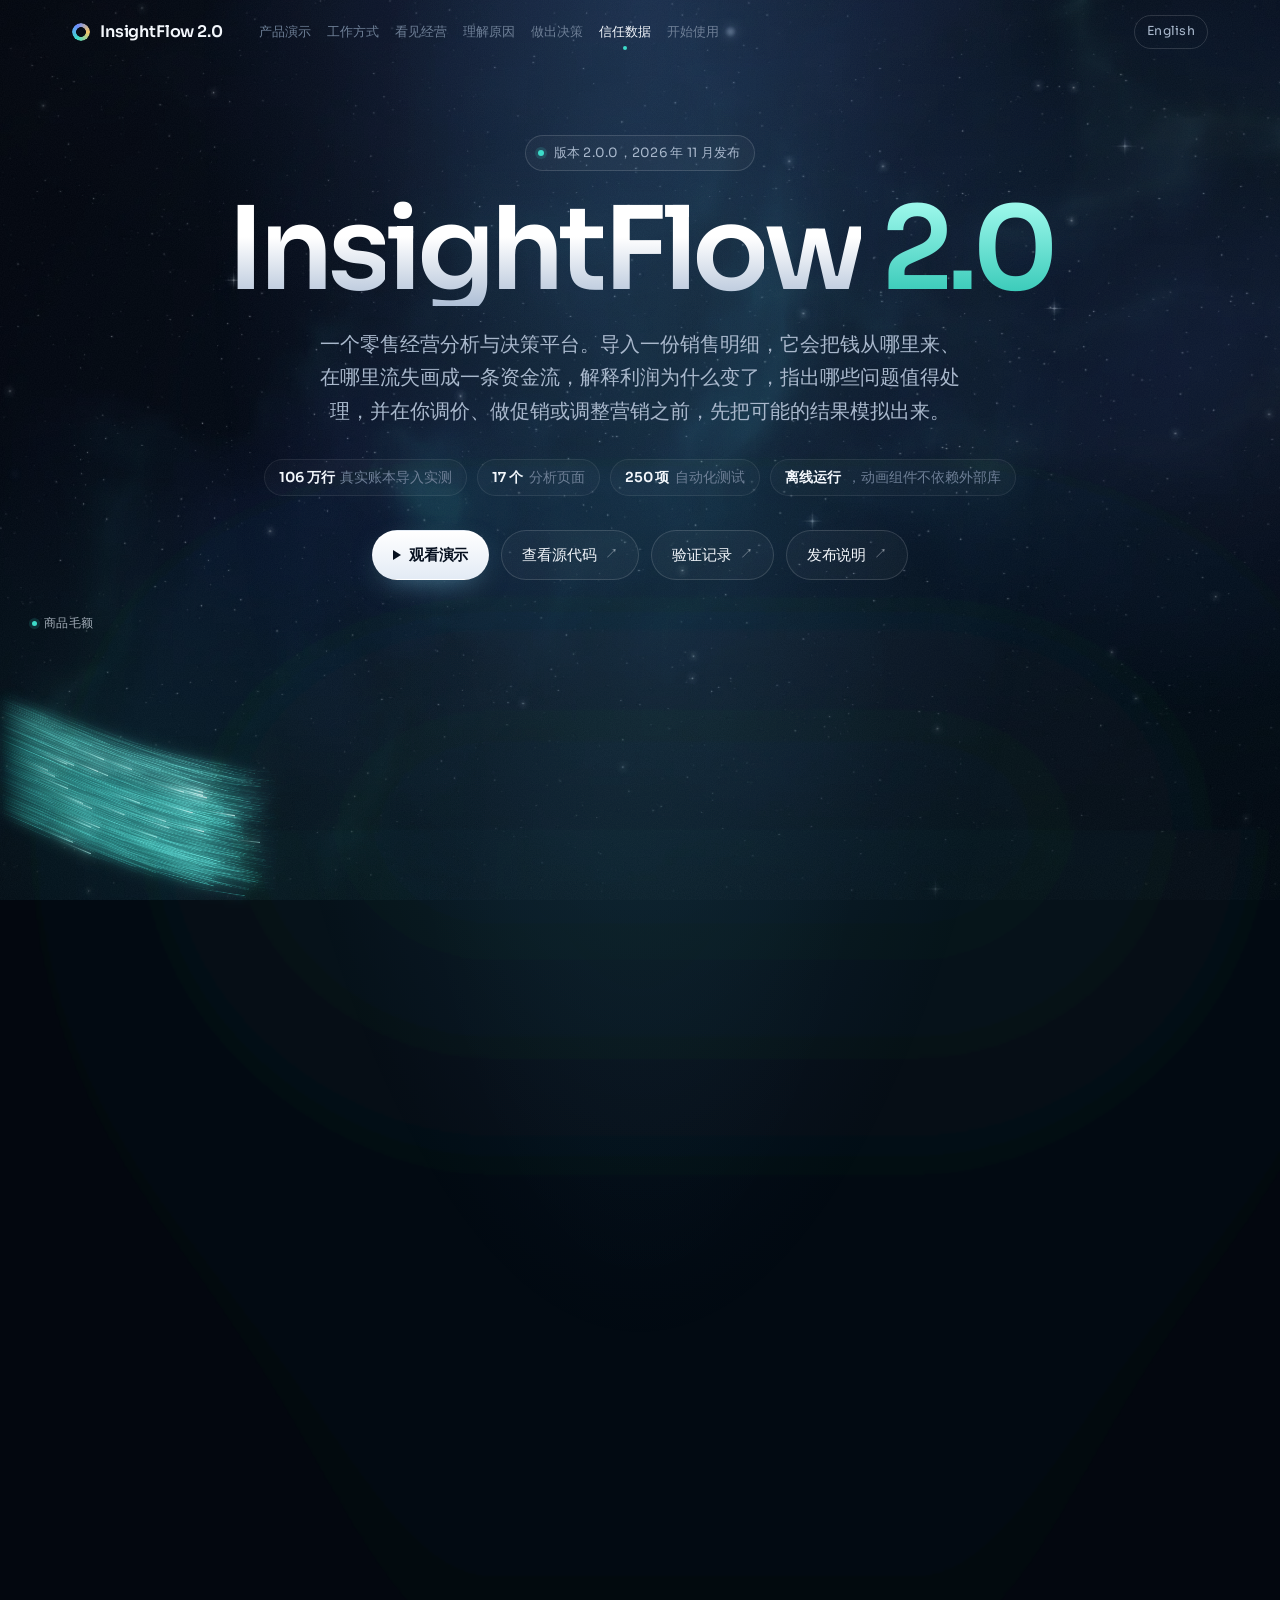
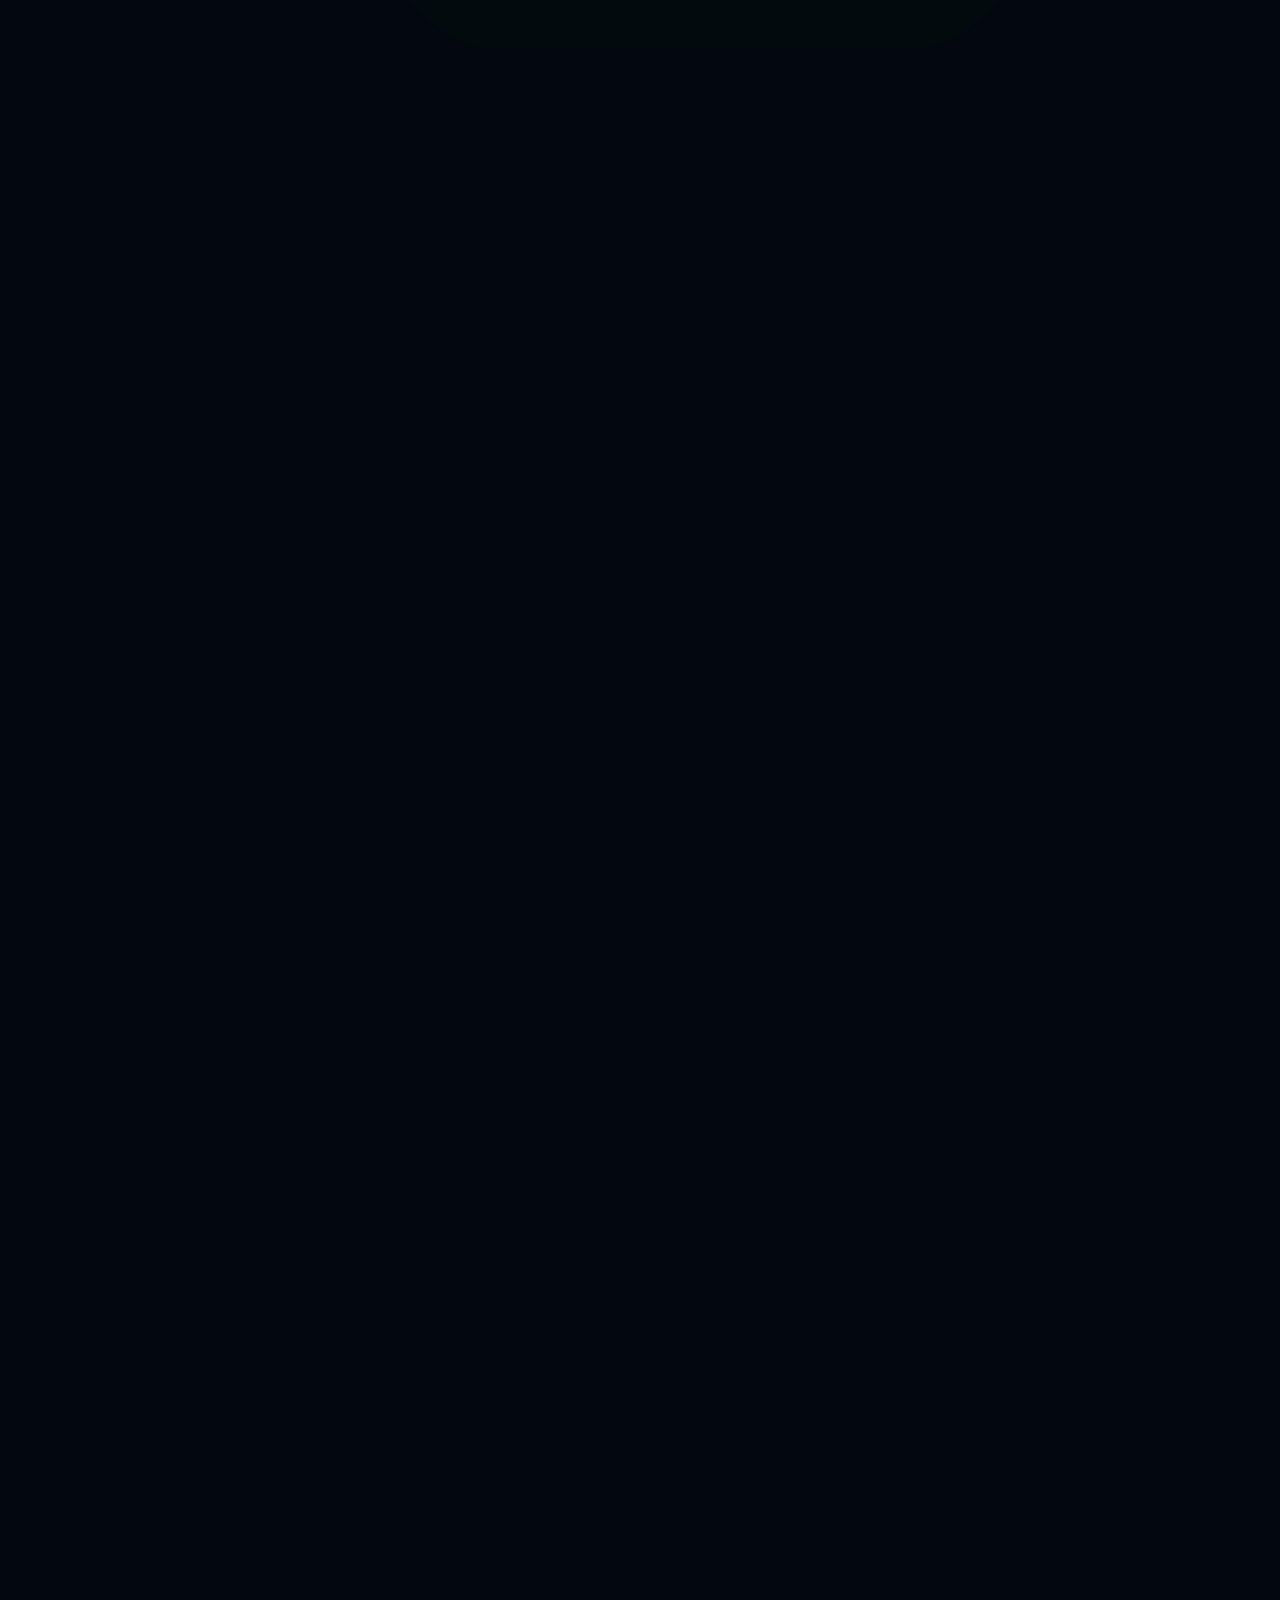
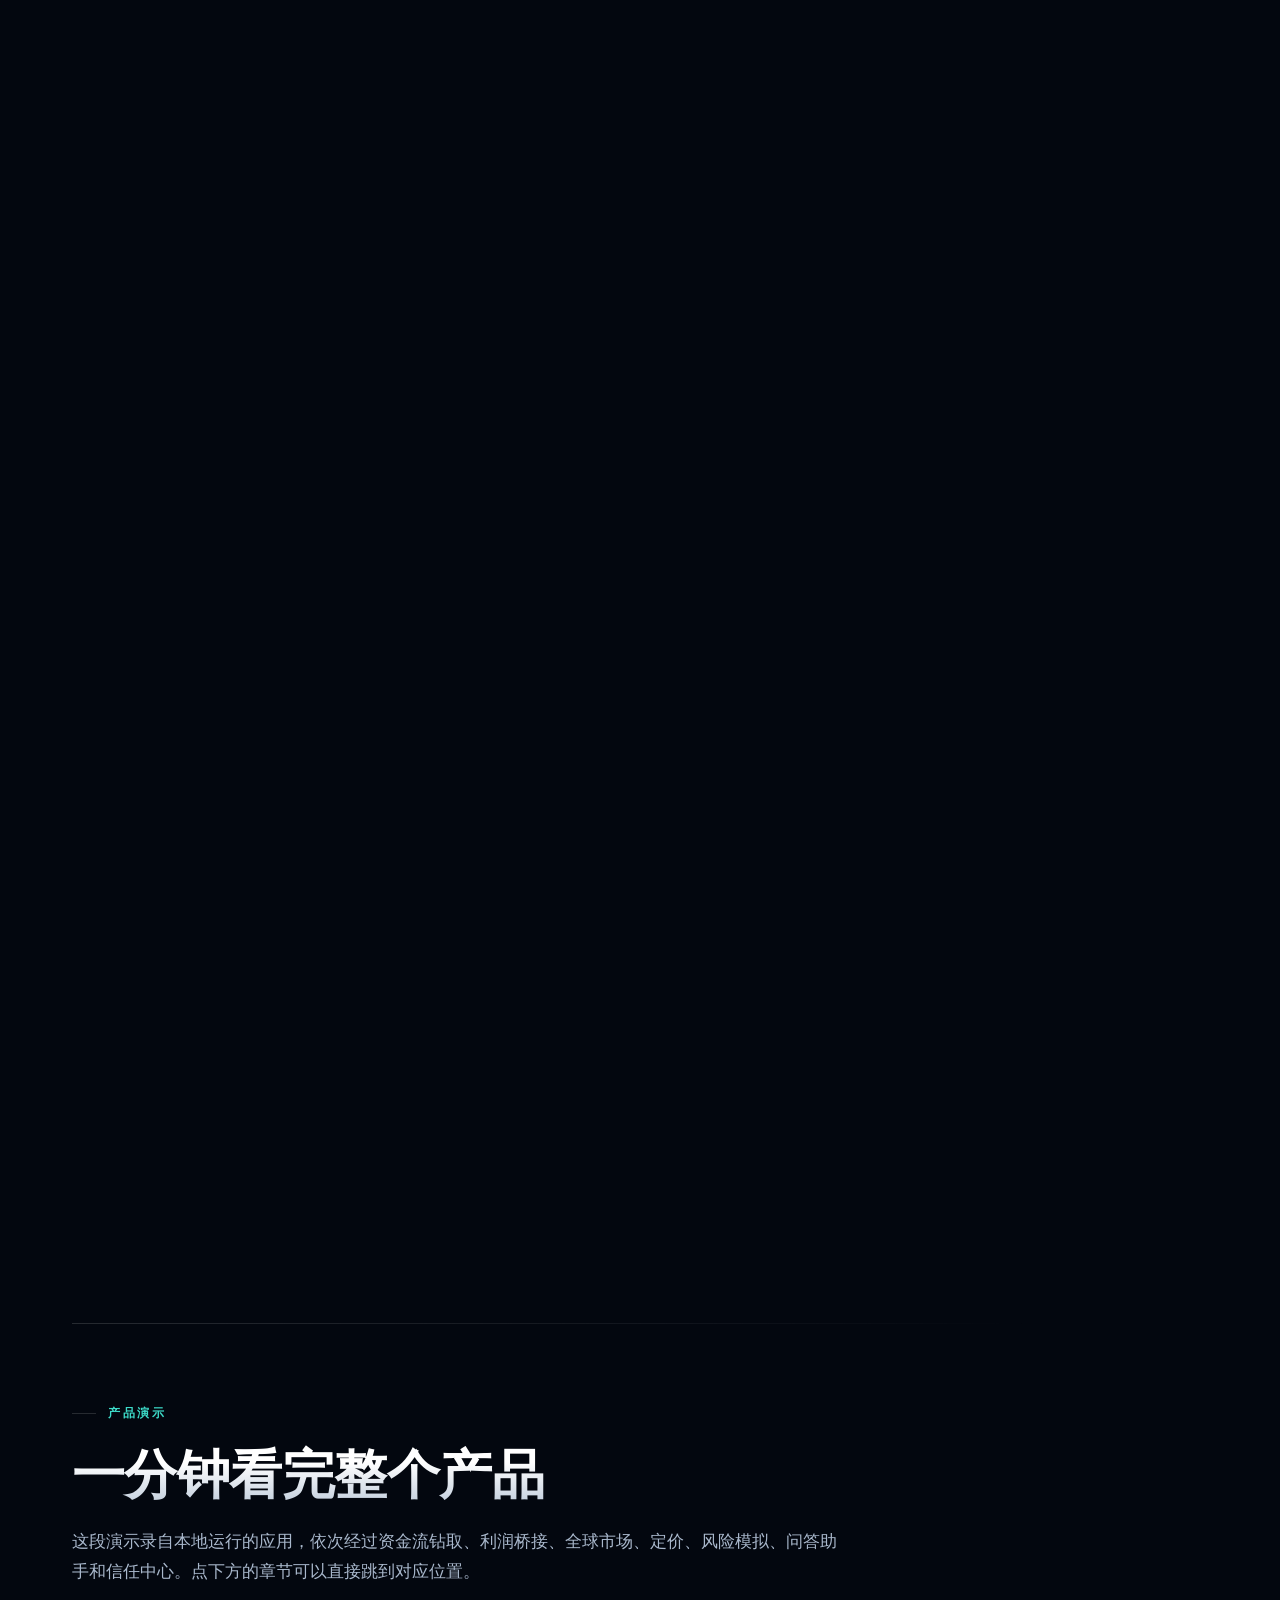
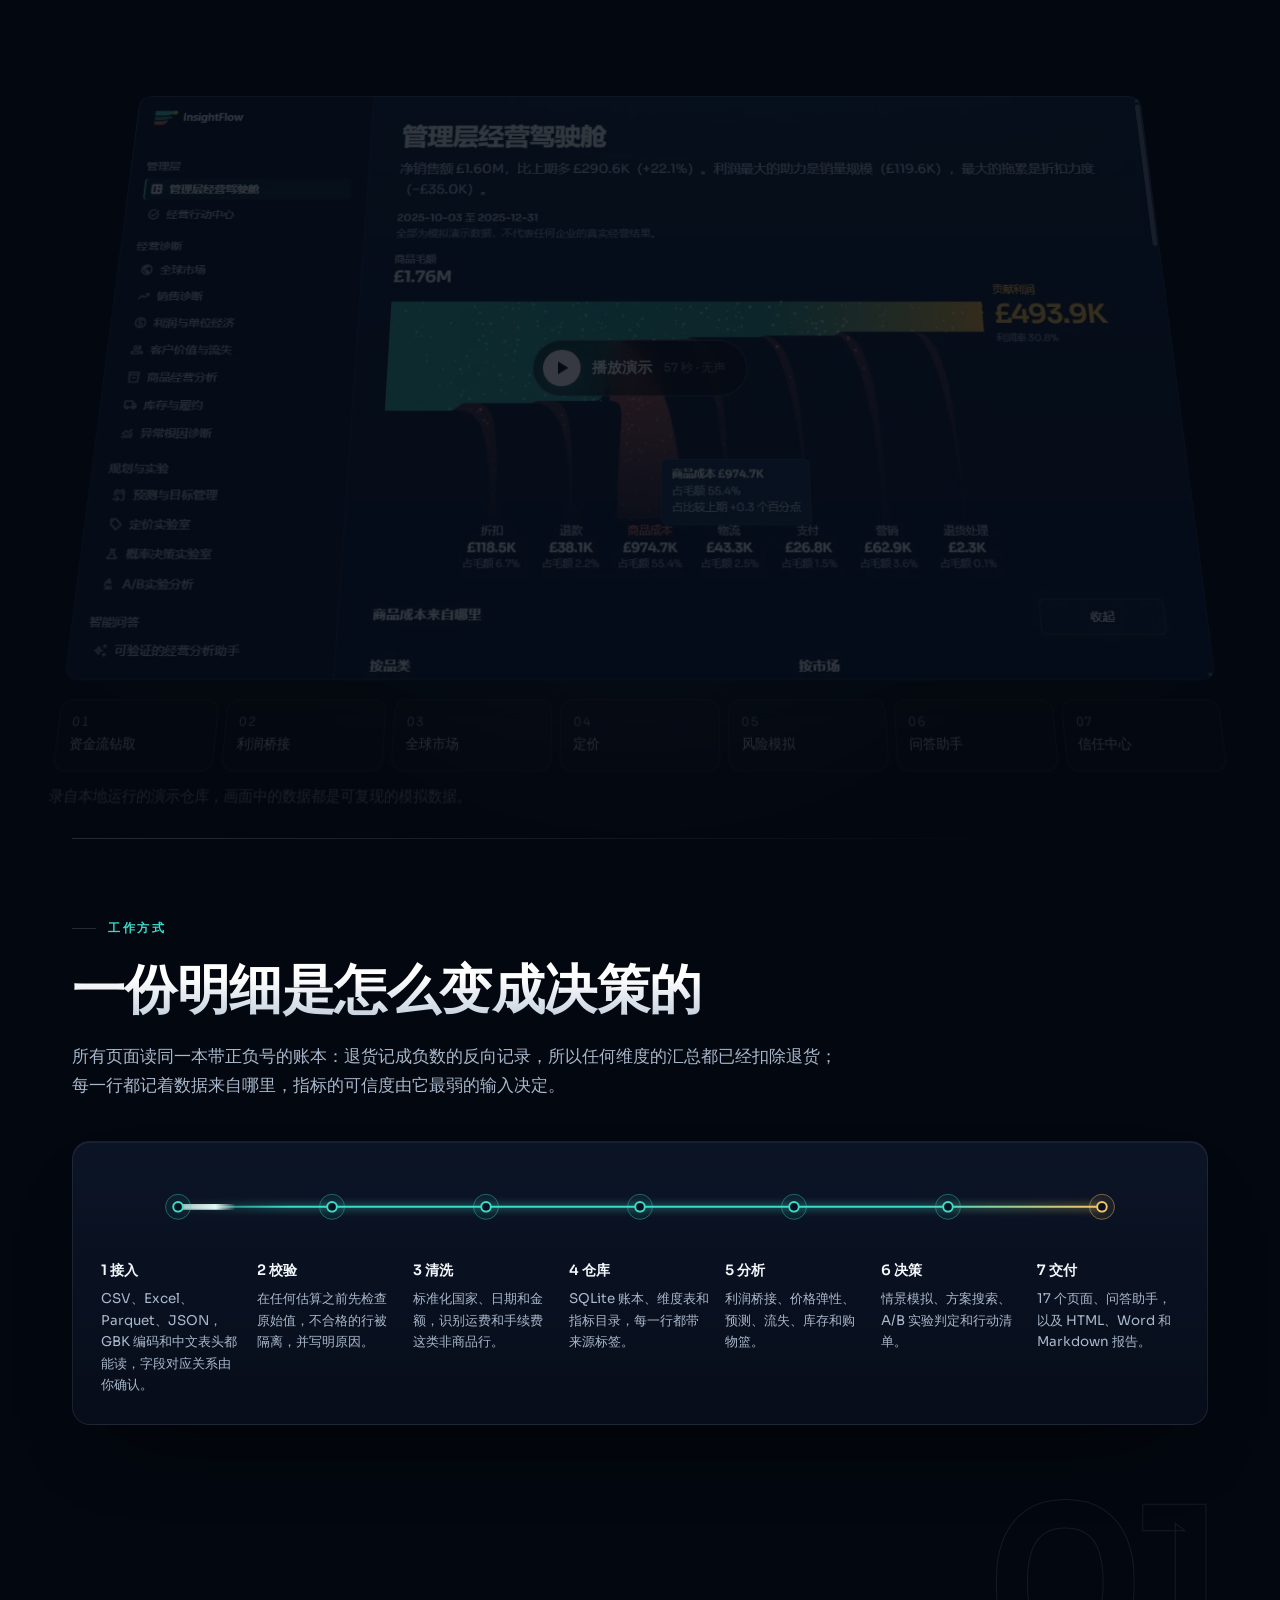
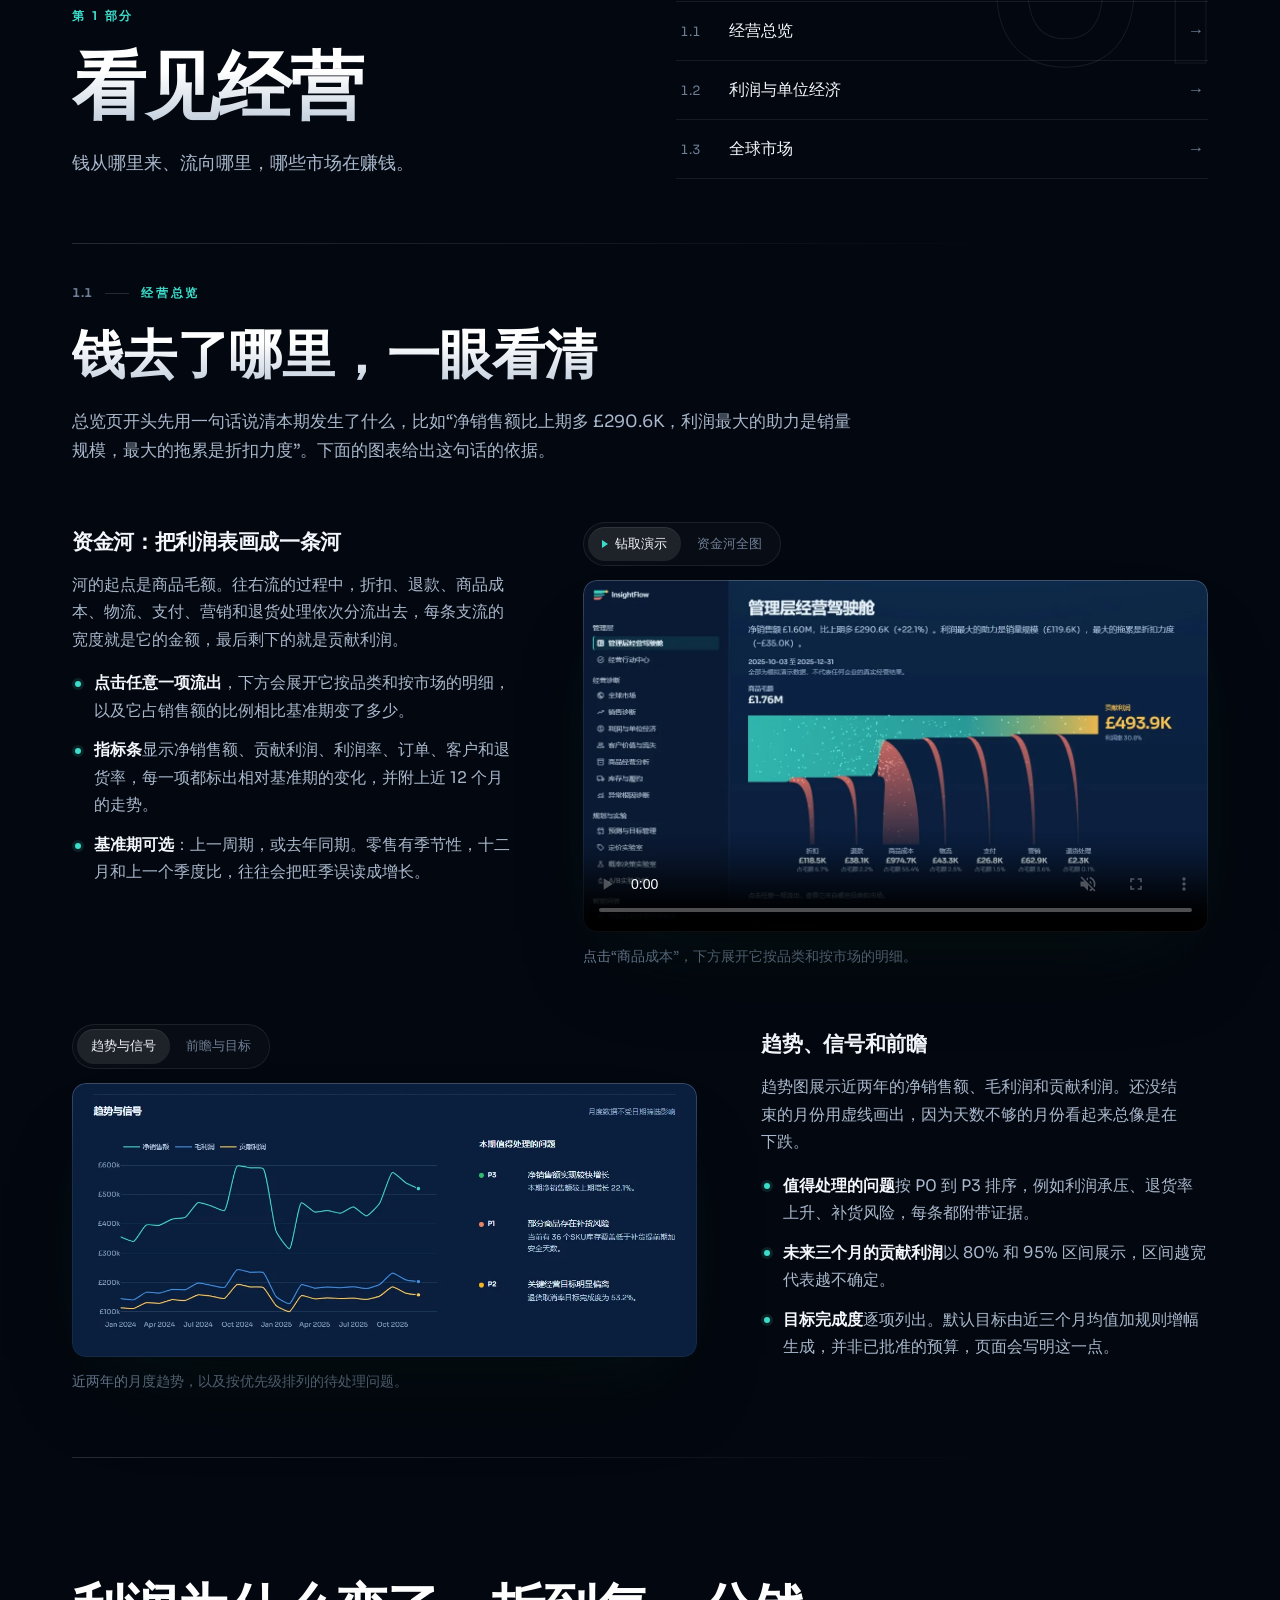
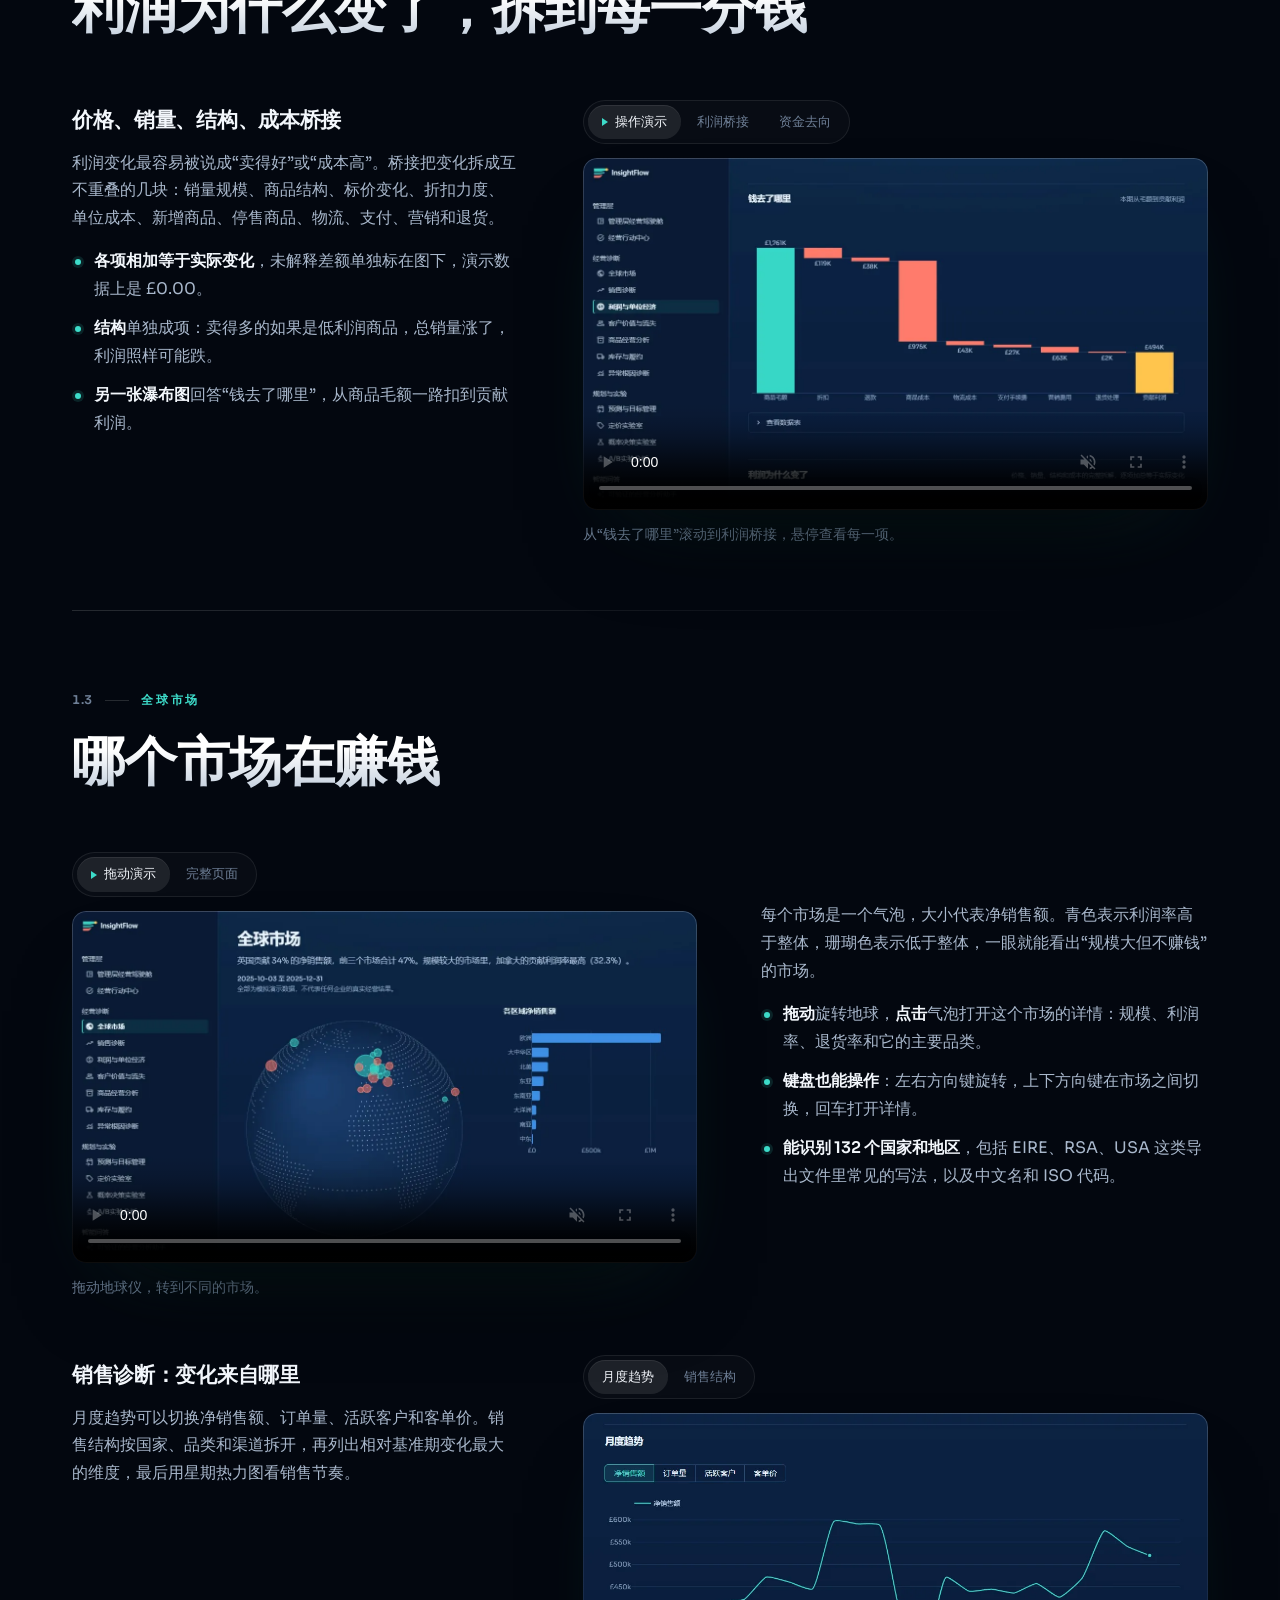
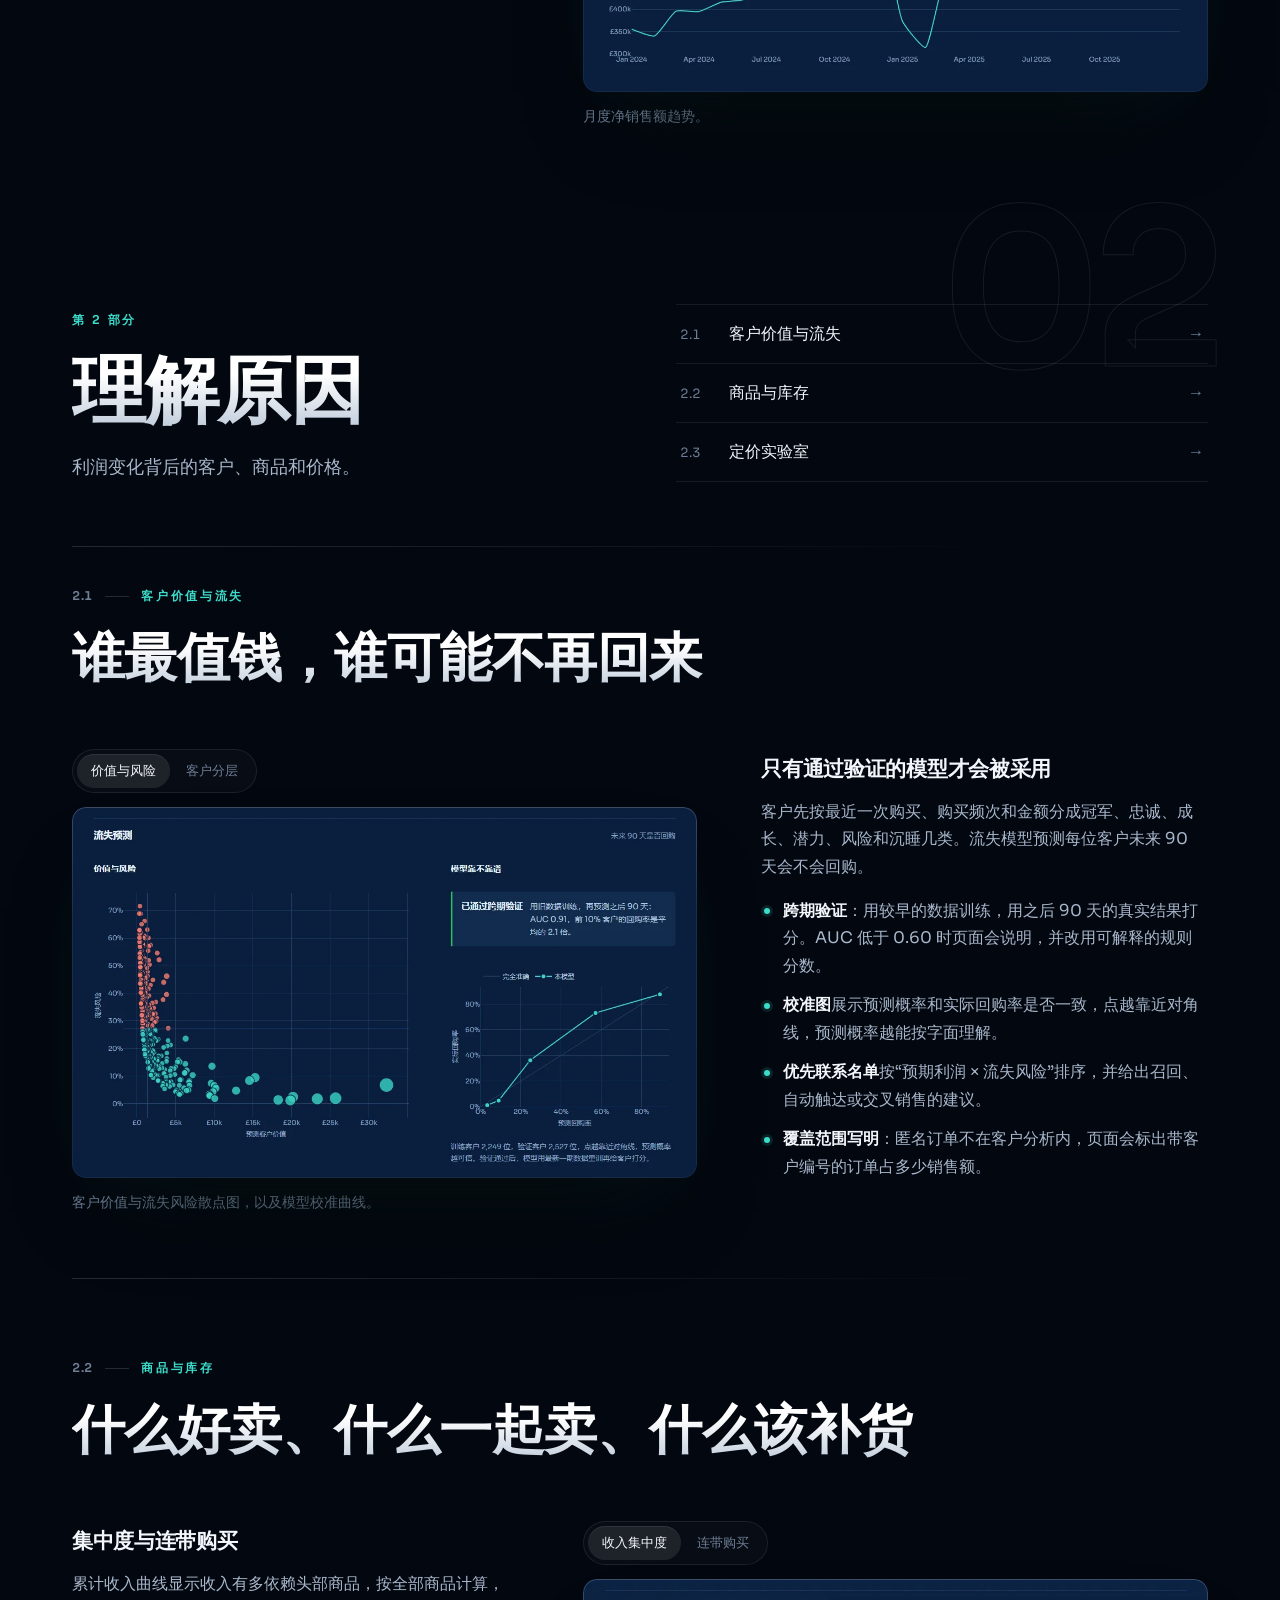
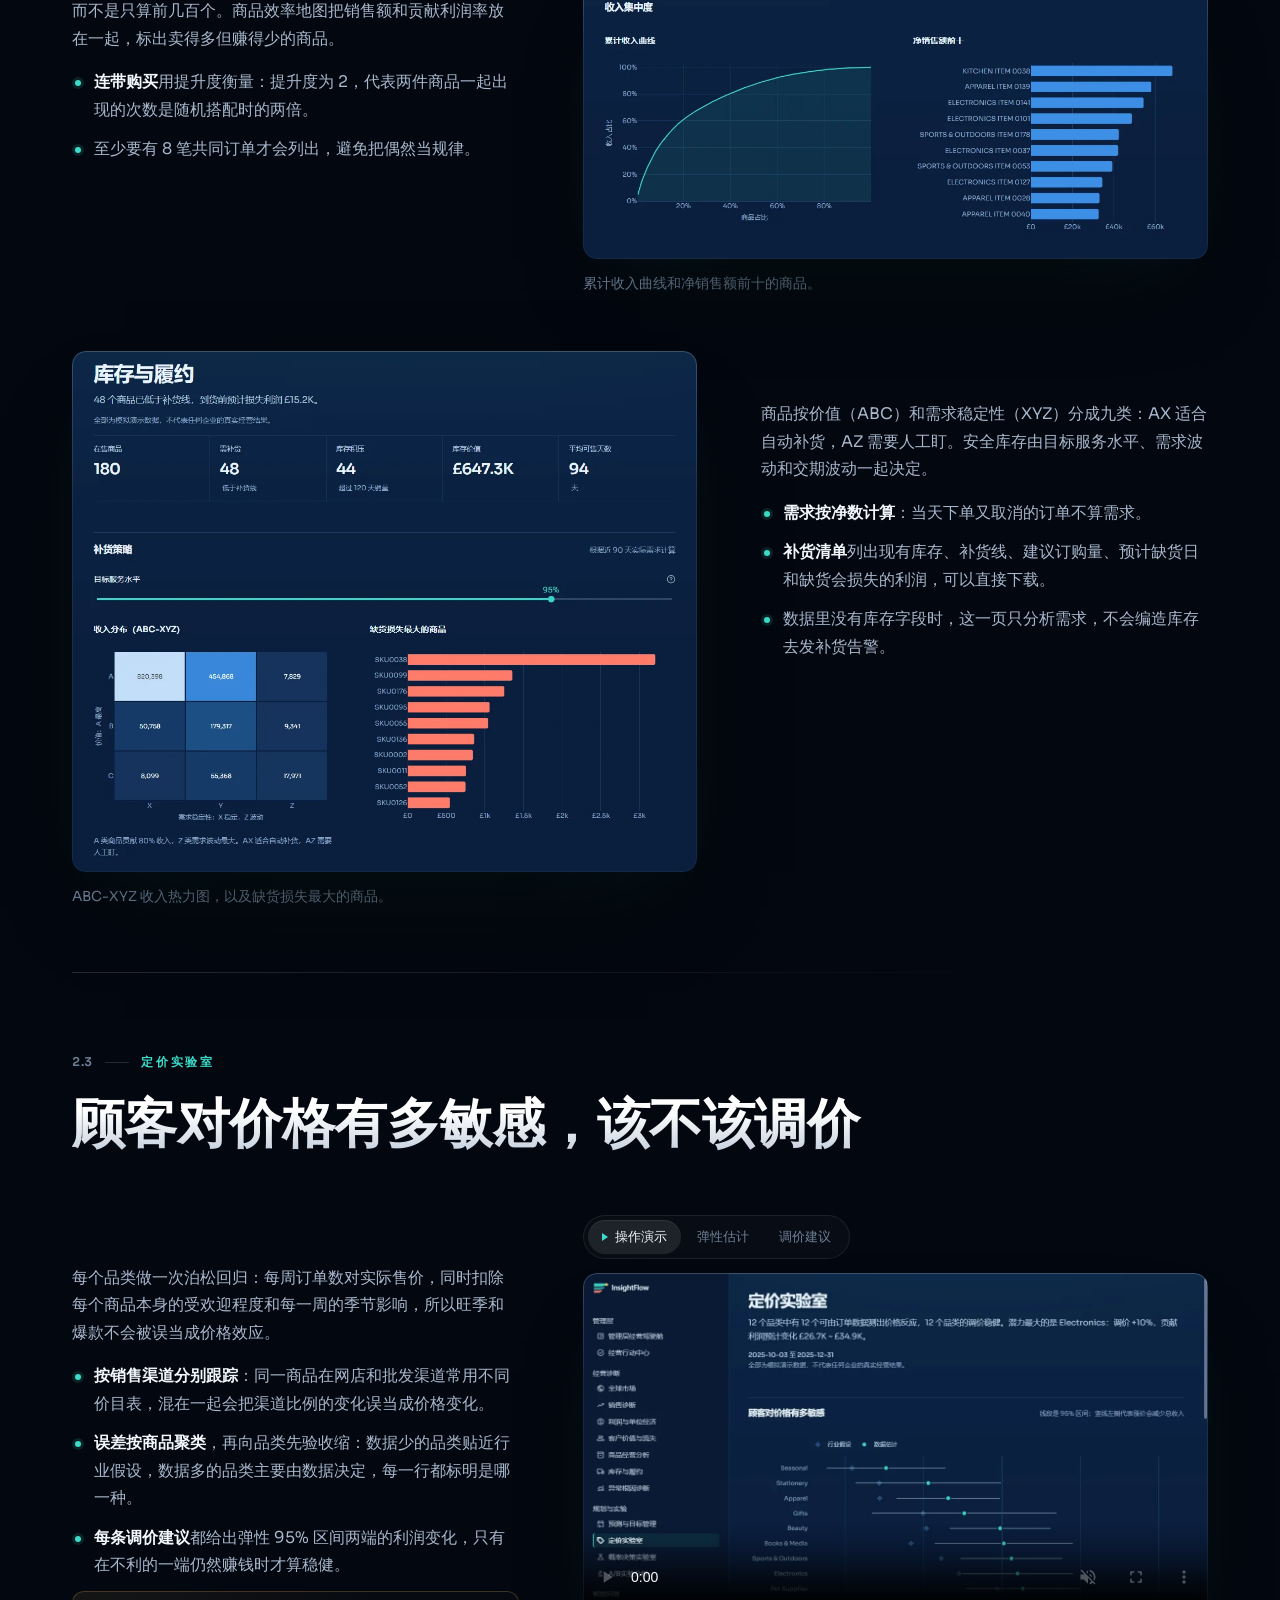
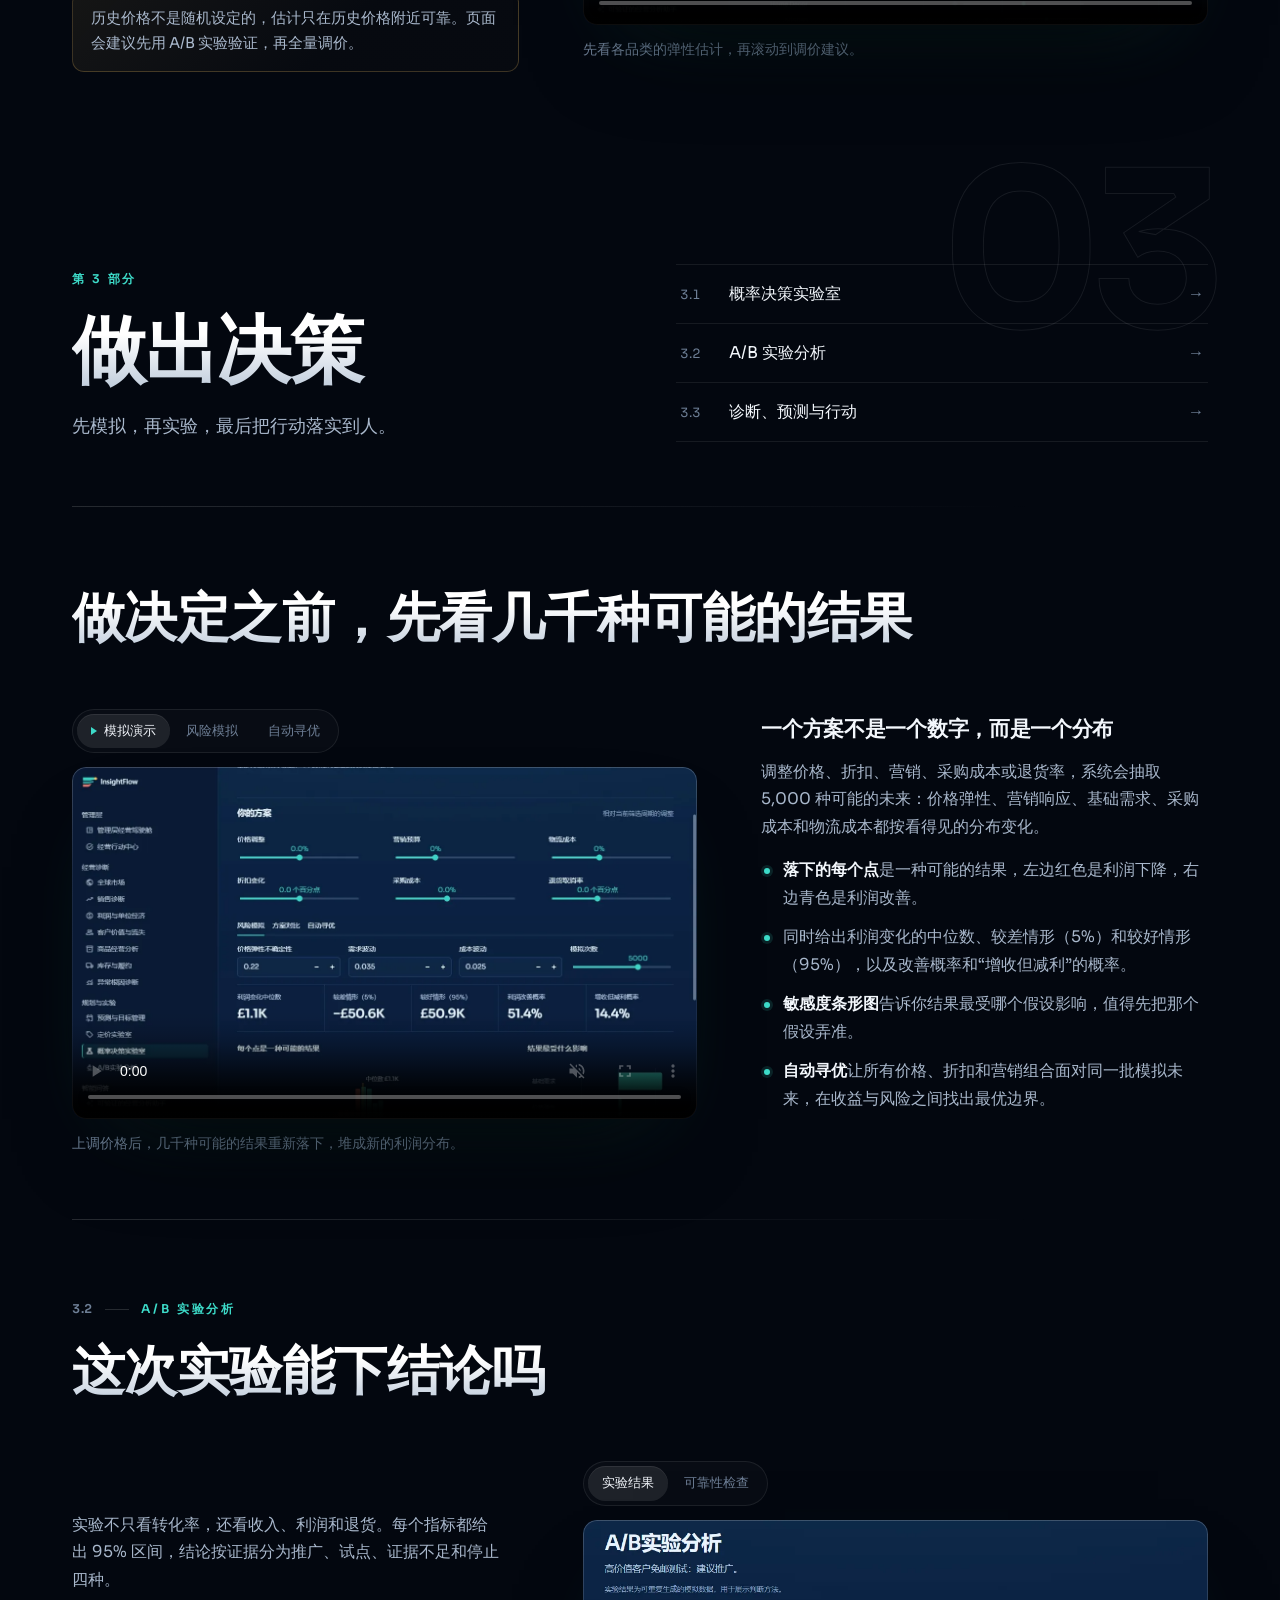
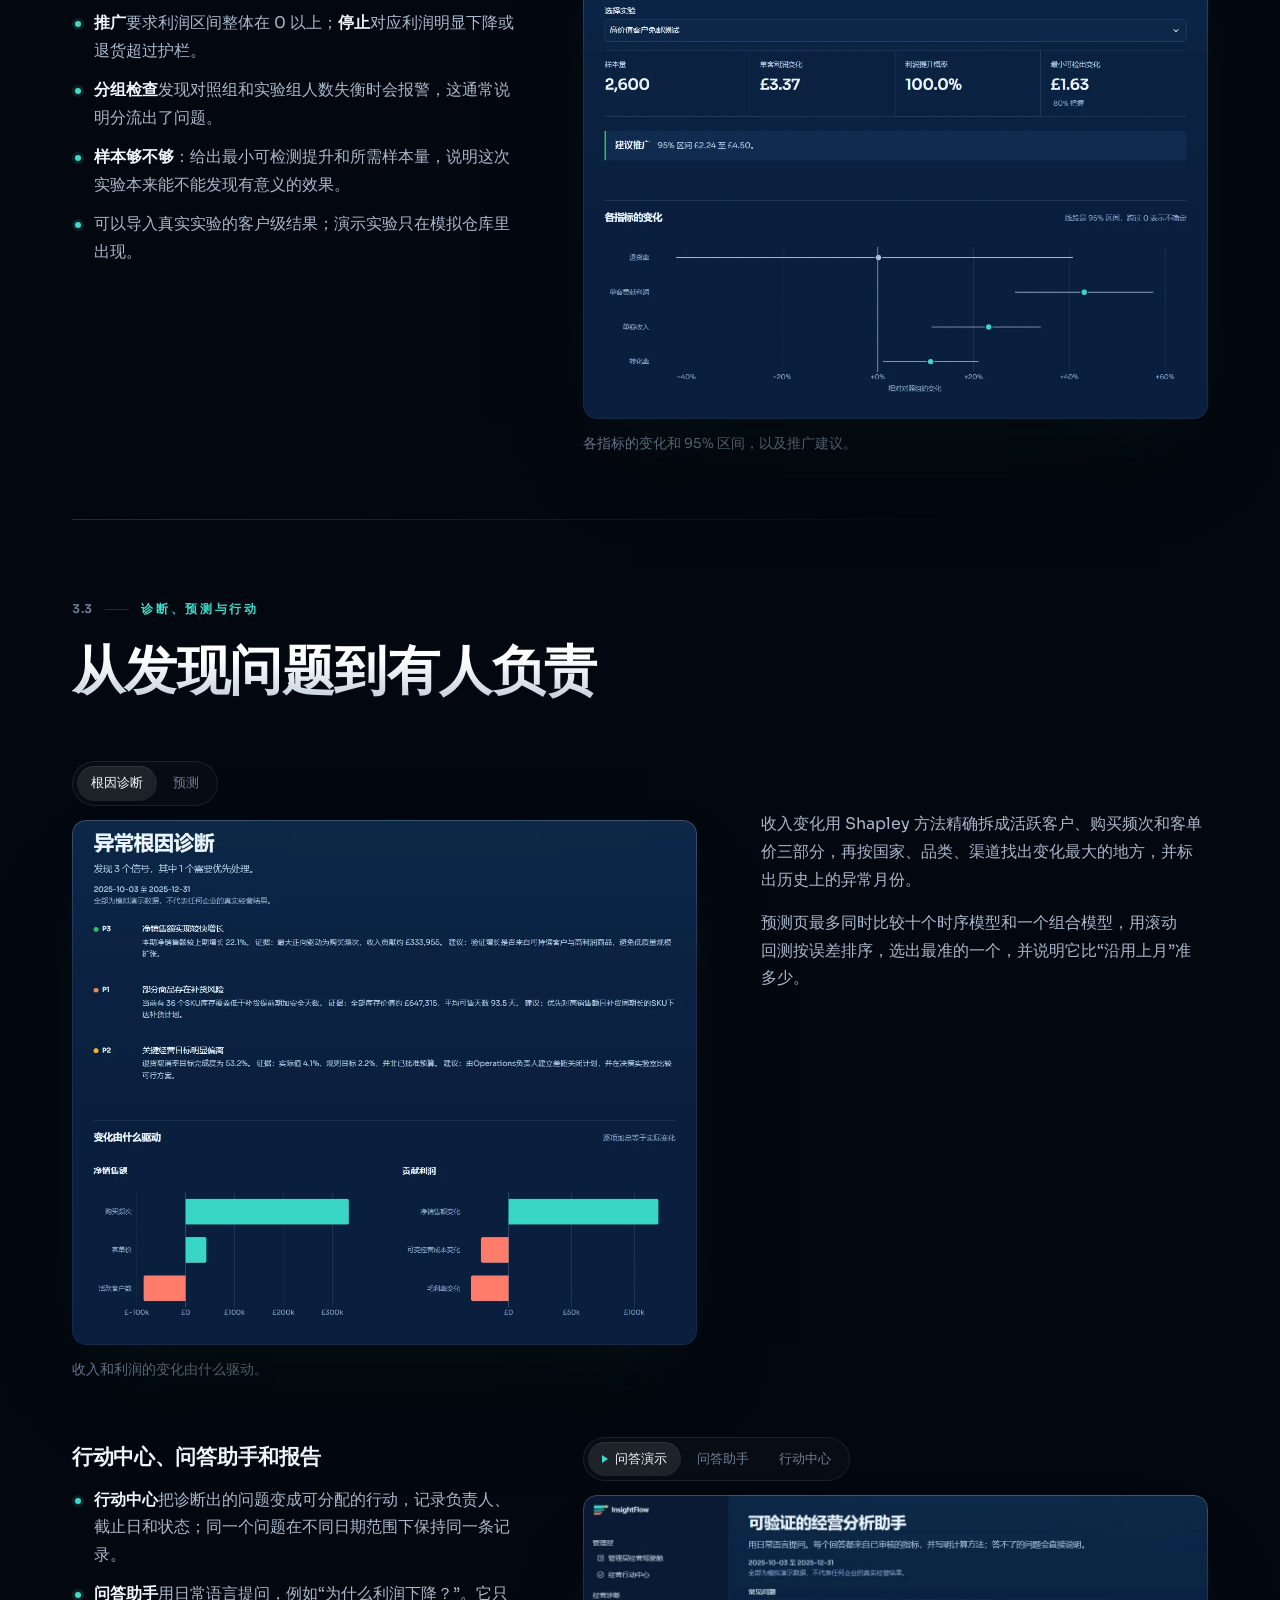
==== commit c2540916: "Arrange the showcase into four parts with a product tour and clips The showcase now opens with a one" ====
--- a/docs/index.html
+++ b/docs/index.html
@@ -23,19 +23,12 @@
   <div class="wrap">
     <b>InsightFlow 2.0</b>
     <div class="links">
+      <a href="#tour">产品演示</a>
       <a href="#pipeline">工作方式</a>
-      <a href="#overview">资金流</a>
-      <a href="#profit">利润</a>
-      <a href="#markets">市场</a>
-      <a href="#customers">客户</a>
-      <a href="#products">商品与库存</a>
-      <a href="#pricing">定价</a>
-      <a href="#decisions">决策</a>
-      <a href="#experiments">实验</a>
-      <a href="#operations">诊断与行动</a>
-      <a href="#import">数据接入</a>
-      <a href="#trust">可信度</a>
-      <a href="#validation">真实验证</a>
+      <a href="#part-see">看见经营</a>
+      <a href="#part-understand">理解原因</a>
+      <a href="#part-decide">做出决策</a>
+      <a href="#part-trust">信任数据</a>
       <a href="#start">开始使用</a>
     </div>
     <a class="lang" href="en/" hreflang="en" lang="en">English</a>
@@ -57,8 +50,8 @@
         <li><b>离线运行</b>，动画组件不依赖外部库</li>
       </ul>
       <div class="actions">
-        <a class="button primary" href="https://github.com/zhao-yushen/InsightFlow-Analytics">查看源代码</a>
-        <a class="button" href="#start">本地运行</a>
+        <a class="button primary" href="#tour">观看演示</a>
+        <a class="button" href="https://github.com/zhao-yushen/InsightFlow-Analytics">查看源代码</a>
         <a class="button" href="https://github.com/zhao-yushen/InsightFlow-Analytics/blob/main/docs/validation.md">验证记录</a>
         <a class="button" href="https://github.com/zhao-yushen/InsightFlow-Analytics/releases/tag/v2.0.0">发布说明</a>
       </div>
@@ -67,15 +60,30 @@
 </div>
 
 <div class="wrap">
-  <figure class="hero-shot">
-    <div class="shot">
-      <picture>
-        <source srcset="assets/showcase/overview-river.webp" media="(prefers-reduced-motion: reduce)">
-        <img src="assets/showcase/river-flow.webp" width="1066" height="412" alt="资金河动画：商品毛额从左向右流动，折扣、退款、商品成本、物流、支付、营销和退货处理依次分流出去，最后留下贡献利润">
-      </picture>
-    </div>
-    <figcaption><span class="motion-label">动图</span>资金河。河道的宽度就是金额，每一条向下分出的支流是一项流出，流到最右边剩下的就是贡献利润。截图和动图都使用可复现的模拟演示数据。</figcaption>
-  </figure>
+  <section id="tour" class="tour" aria-labelledby="tour-title">
+    <p class="chapter">产品演示</p>
+    <h2 id="tour-title">一分钟看完整个产品</h2>
+    <p class="section-lede">这段演示录自本地运行的应用，依次经过资金流钻取、利润桥接、全球市场、定价、风险模拟、问答助手和信任中心。点下方的章节可以直接跳到对应位置。</p>
+    <figure class="film hero-shot" data-film>
+      <div class="shot film-frame">
+        <video class="film-video" width="1280" height="720" preload="none" playsinline controls poster="assets/video/tour.webp" aria-label="InsightFlow 产品演示，约 57 秒，无声">
+          <source src="assets/video/tour.mp4" type="video/mp4">
+        </video>
+        <button class="film-play" type="button" hidden><span class="film-icon" aria-hidden="true"></span><span>播放演示</span><small>57 秒 · 无声</small></button>
+        <p class="film-caption" aria-hidden="true"></p>
+      </div>
+      <ol class="film-chapters">
+        <li><button type="button" data-at="0" data-note="点击商品成本，展开它按品类和市场的明细"><span>01</span>资金流钻取</button></li>
+        <li><button type="button" data-at="7.9" data-note="从资金去向滚动到利润桥接，逐项查看变化"><span>02</span>利润桥接</button></li>
+        <li><button type="button" data-at="14.3" data-note="拖动地球仪，比较各市场的规模和利润率"><span>03</span>全球市场</button></li>
+        <li><button type="button" data-at="22.2" data-note="先看各品类的弹性估计，再看调价建议"><span>04</span>定价</button></li>
+        <li><button type="button" data-at="28.7" data-note="上调价格后，几千种可能的结果重新落下"><span>05</span>风险模拟</button></li>
+        <li><button type="button" data-at="39.3" data-note="用日常语言提问，答案附带数据和计算方法"><span>06</span>问答助手</button></li>
+        <li><button type="button" data-at="48.3" data-note="查看质量维度和未计入分析的行"><span>07</span>信任中心</button></li>
+      </ol>
+      <figcaption>录自本地运行的演示仓库，画面中的数据都是可复现的模拟数据。</figcaption>
+    </figure>
+  </section>
 
   <section id="pipeline" aria-labelledby="pipeline-title">
     <p class="chapter">工作方式</p>
@@ -120,387 +128,474 @@
     </div>
   </section>
 
-  <section id="overview" aria-labelledby="overview-title">
-    <p class="chapter">经营总览</p>
-    <h2 id="overview-title">钱去了哪里，一眼看清</h2>
-    <p class="section-lede">总览页开头先用一句话说清本期发生了什么，比如“净销售额比上期多 £290.6K，利润最大的助力是销量规模，最大的拖累是折扣力度”。下面的图表给出这句话的依据。</p>
-
-    <div class="feature">
-      <div class="feature-text">
-        <h3>资金河：把利润表画成一条河</h3>
-        <p>河的起点是商品毛额。往右流的过程中，折扣、退款、商品成本、物流、支付、营销和退货处理依次分流出去，每条支流的宽度就是它的金额，最后剩下的就是贡献利润。</p>
-        <ul class="points">
-          <li><b>点击任意一项流出</b>，下方会展开它按品类和按市场的明细，以及它占销售额的比例相比基准期变了多少。</li>
-          <li><b>指标条</b>显示净销售额、贡献利润、利润率、订单、客户和退货率，每一项都标出相对基准期的变化，并附上近 12 个月的走势。</li>
-          <li><b>基准期可选</b>：上一周期，或去年同期。零售有季节性，十二月和上一个季度比，往往会把旺季误读成增长。</li>
-        </ul>
-      </div>
-      <figure>
-        <div class="shot">
-          <picture>
-            <source srcset="assets/showcase/overview-drilldown.webp" media="(prefers-reduced-motion: reduce)">
-            <img src="assets/showcase/drilldown.webp" width="1132" height="1292" loading="lazy" alt="钻取动图：点击商品成本这一支流后，下方展开按品类和按市场的成本明细表">
-          </picture>
-        </div>
-        <figcaption><span class="motion-label">动图</span>点击“商品成本”，展开按品类和按市场的明细。</figcaption>
-      </figure>
-    </div>
-
-    <div class="feature reverse">
-      <div class="feature-text">
-        <h3>趋势、信号和前瞻</h3>
-        <p>趋势图展示近两年的净销售额、毛利润和贡献利润。还没结束的月份用虚线画出，因为天数不够的月份看起来总像是在下跌。</p>
-        <ul class="points">
-          <li><b>值得处理的问题</b>按 P0 到 P3 排序，例如利润承压、退货率上升、补货风险，每条都附带证据。</li>
-          <li><b>未来三个月的贡献利润</b>以 80% 和 95% 区间展示，区间越宽代表越不确定。</li>
-          <li><b>目标完成度</b>逐项列出。默认目标由近三个月均值加规则增幅生成，并非已批准的预算，页面会写明这一点。</li>
-        </ul>
-      </div>
-      <div>
-        <figure>
-          <div class="shot"><img src="assets/showcase/overview-signals.webp" width="1132" height="497" loading="lazy" alt="趋势与信号：月度趋势线，以及按优先级排列的待处理问题"></div>
-        </figure>
-        <figure style="margin-top:18px">
-          <div class="shot"><img src="assets/showcase/overview-outlook.webp" width="1132" height="614" loading="lazy" alt="前瞻与目标：贡献利润预测扇形图，以及本月目标完成度"></div>
-          <figcaption>上：趋势与问题信号。下：预测区间与目标完成度。</figcaption>
-        </figure>
-      </div>
-    </div>
-  </section>
-
-  <section id="profit" aria-labelledby="profit-title">
-    <p class="chapter">利润与单位经济</p>
-    <h2 id="profit-title">利润为什么变了，拆到每一分钱</h2>
-    <div class="feature">
-      <div class="feature-text">
-        <h3>价格、销量、结构、成本桥接</h3>
-        <p>利润变化最容易被说成“卖得好”或“成本高”。桥接把变化拆成互不重叠的几块：销量规模、商品结构、标价变化、折扣力度、单位成本、新增商品、停售商品、物流、支付、营销和退货。</p>
-        <ul class="points">
-          <li><b>各项相加等于实际变化</b>，未解释差额单独标在图下，演示数据上是 £0.00。</li>
-          <li><b>结构</b>单独成项：卖得多的如果是低利润商品，总销量涨了，利润照样可能跌。</li>
-          <li><b>另一张瀑布图</b>回答“钱去了哪里”，从商品毛额一路扣到贡献利润。</li>
-        </ul>
-      </div>
-      <div>
-        <figure>
-          <div class="shot"><img src="assets/showcase/profit-bridge.webp" width="1132" height="649" loading="lazy" alt="利润桥接瀑布图：从基准期利润出发，经过销量规模、商品结构、折扣力度等各项变化，到本期利润"></div>
-        </figure>
-        <figure style="margin-top:18px">
-          <div class="shot"><img src="assets/showcase/profit-flow.webp" width="1132" height="573" loading="lazy" alt="本期从商品毛额到贡献利润的瀑布图"></div>
-          <figcaption>上：基准期到本期的利润桥接。下：本期从毛额到贡献利润。</figcaption>
-        </figure>
-      </div>
-    </div>
-  </section>
-
-  <section id="markets" aria-labelledby="markets-title">
-    <p class="chapter">全球市场</p>
-    <h2 id="markets-title">哪个市场在赚钱</h2>
-    <div class="feature reverse">
-      <div class="feature-text">
-        <h3>一个可以拖着转的地球仪</h3>
-        <p>每个市场是一个气泡，大小代表净销售额。青色表示利润率高于整体，珊瑚色表示低于整体，一眼就能看出“规模大但不赚钱”的市场。</p>
-        <ul class="points">
-          <li><b>拖动</b>旋转地球，<b>点击</b>气泡打开这个市场的详情：规模、利润率、退货率和它的主要品类。</li>
-          <li><b>键盘也能操作</b>：左右方向键旋转，上下方向键在市场之间切换，回车打开详情。</li>
-          <li><b>能识别 132 个国家和地区</b>，包括 EIRE、RSA、USA 这类导出文件里常见的写法，以及中文名和 ISO 代码。</li>
-        </ul>
-      </div>
-      <figure>
-        <div class="shot center">
-          <picture>
-            <source srcset="assets/showcase/markets-globe.webp" media="(prefers-reduced-motion: reduce)">
-            <img src="assets/showcase/globe-turn.webp" width="581" height="528" loading="lazy" alt="地球仪动图：拖动旋转一整圈，欧洲、亚洲和美洲的市场气泡依次转到正面">
-          </picture>
-        </div>
-        <figcaption><span class="motion-label">动图</span>拖动地球仪转一圈。</figcaption>
-      </figure>
-    </div>
-    <figure class="wide">
-      <div class="shot"><img src="assets/showcase/markets-globe.webp" width="1132" height="815" loading="lazy" alt="全球市场页面：左侧地球仪，右侧各区域净销售额排名"></div>
-      <figcaption>完整页面：右侧是各区域的净销售额排名，下方还有逐个市场的排名表。</figcaption>
-    </figure>
-    <div class="feature">
-      <div class="feature-text">
-        <h3>销售诊断：变化来自哪里</h3>
-        <p>月度趋势可以切换净销售额、订单量、活跃客户和客单价。销售结构按国家、品类和渠道拆开，再列出相对基准期变化最大的维度，最后用星期热力图看销售节奏。</p>
-      </div>
-      <div>
-        <figure>
-          <div class="shot"><img src="assets/showcase/sales-trend.webp" width="1132" height="505" loading="lazy" alt="销售诊断：月度净销售额趋势"></div>
-        </figure>
-        <figure style="margin-top:18px">
-          <div class="shot"><img src="assets/showcase/sales-mix.webp" width="1132" height="775" loading="lazy" alt="销售结构：按国家、品类和渠道的净销售额与贡献利润率"></div>
-        </figure>
-      </div>
-    </div>
-  </section>
-
-  <section id="customers" aria-labelledby="customers-title">
-    <p class="chapter">客户价值与流失</p>
-    <h2 id="customers-title">谁最值钱，谁可能不再回来</h2>
-    <div class="feature reverse">
-      <div class="feature-text">
-        <h3>只有通过验证的模型才会被采用</h3>
-        <p>客户先按最近一次购买、购买频次和金额分成冠军、忠诚、成长、潜力、风险和沉睡几类。流失模型预测每位客户未来 90 天会不会回购。</p>
-        <ul class="points">
-          <li><b>跨期验证</b>：用较早的数据训练，用之后 90 天的真实结果打分。AUC 低于 0.60 时页面会说明，并改用可解释的规则分数。</li>
-          <li><b>校准图</b>展示预测概率和实际回购率是否一致，点越靠近对角线，预测概率越能按字面理解。</li>
-          <li><b>优先联系名单</b>按“预期利润 × 流失风险”排序，并给出召回、自动触达或交叉销售的建议。</li>
-          <li><b>覆盖范围写明</b>：匿名订单不在客户分析内，页面会标出带客户编号的订单占多少销售额。</li>
-        </ul>
-      </div>
-      <div>
-        <figure>
-          <div class="shot"><img src="assets/showcase/customers-churn.webp" width="1132" height="671" loading="lazy" alt="流失预测：客户价值与流失风险散点图，以及模型校准曲线"></div>
-        </figure>
-        <figure style="margin-top:18px">
-          <div class="shot"><img src="assets/showcase/customers-segments.webp" width="1132" height="533" loading="lazy" alt="客户分层矩形树图：冠军、忠诚、成长、风险、沉睡和潜力客户的贡献利润"></div>
-          <figcaption>上：价值与风险，以及模型校准。下：各客户层的贡献利润。</figcaption>
-        </figure>
-      </div>
-    </div>
-  </section>
-
-  <section id="products" aria-labelledby="products-title">
-    <p class="chapter">商品与库存</p>
-    <h2 id="products-title">什么好卖、什么一起卖、什么该补货</h2>
-    <div class="feature">
-      <div class="feature-text">
-        <h3>集中度与连带购买</h3>
-        <p>累计收入曲线显示收入有多依赖头部商品，按全部商品计算，而不是只算前几百个。商品效率地图把销售额和贡献利润率放在一起，标出卖得多但赚得少的商品。</p>
-        <ul class="points">
-          <li><b>连带购买</b>用提升度衡量：提升度为 2，代表两件商品一起出现的次数是随机搭配时的两倍。</li>
-          <li>至少要有 8 笔共同订单才会列出，避免把偶然当规律。</li>
-        </ul>
-      </div>
-      <div>
-        <figure>
-          <div class="shot"><img src="assets/showcase/products-concentration.webp" width="1132" height="507" loading="lazy" alt="收入集中度：累计收入曲线和净销售额前十的商品"></div>
-        </figure>
-        <figure style="margin-top:18px">
-          <div class="shot"><img src="assets/showcase/products-basket.webp" width="1132" height="661" loading="lazy" alt="连带购买表：常被一起购买的商品组合、共同订单数、连带率和提升度"></div>
-        </figure>
-      </div>
-    </div>
-    <div class="feature reverse">
-      <div class="feature-text">
-        <h3>按服务水平计算的补货策略</h3>
-        <p>商品按价值（ABC）和需求稳定性（XYZ）分成九类：AX 适合自动补货，AZ 需要人工盯。安全库存由目标服务水平、需求波动和交期波动一起决定。</p>
-        <ul class="points">
-          <li><b>需求按净数计算</b>：当天下单又取消的订单不算需求。</li>
-          <li><b>补货清单</b>列出现有库存、补货线、建议订购量、预计缺货日和缺货会损失的利润，可以直接下载。</li>
-          <li>数据里没有库存字段时，这一页只分析需求，不会编造库存去发补货告警。</li>
-        </ul>
-      </div>
-      <figure>
-        <div class="shot"><img src="assets/showcase/inventory-policy.webp" width="1132" height="943" loading="lazy" alt="补货策略：ABC-XYZ 收入热力图，以及缺货损失最大的商品"></div>
-      </figure>
-    </div>
-  </section>
-
-  <section id="pricing" aria-labelledby="pricing-title">
-    <p class="chapter">定价实验室</p>
-    <h2 id="pricing-title">顾客对价格有多敏感，该不该调价</h2>
-    <div class="feature">
-      <div class="feature-text">
-        <h3>价格弹性从你自己的订单里估计</h3>
-        <p>每个品类做一次泊松回归：每周订单数对实际售价，同时扣除每个商品本身的受欢迎程度和每一周的季节影响，所以旺季和爆款不会被误当成价格效应。</p>
-        <ul class="points">
-          <li><b>按销售渠道分别跟踪</b>：同一商品在网店和批发渠道常用不同价目表，混在一起会把渠道比例的变化误当成价格变化。</li>
-          <li><b>误差按商品聚类</b>，再向品类先验收缩：数据少的品类贴近行业假设，数据多的品类主要由数据决定，每一行都标明是哪一种。</li>
-          <li><b>每条调价建议</b>都给出弹性 95% 区间两端的利润变化，只有在不利的一端仍然赚钱时才算稳健。</li>
-        </ul>
-        <p class="note">历史价格不是随机设定的，估计只在历史价格附近可靠。页面会建议先用 A/B 实验验证，再全量调价。</p>
-      </div>
-      <div>
-        <figure>
-          <div class="shot"><img src="assets/showcase/pricing-elasticity.webp" width="1132" height="892" loading="lazy" alt="价格弹性图：各品类的数据估计、95% 区间和行业假设"></div>
-        </figure>
-        <figure style="margin-top:18px">
-          <div class="shot"><img src="assets/showcase/pricing-moves.webp" width="1132" height="785" loading="lazy" alt="调价建议：各品类预计的贡献利润变化和利润区间"></div>
-          <figcaption>上：各品类的弹性估计与区间。下：建议调价幅度和利润区间。</figcaption>
-        </figure>
-      </div>
-    </div>
-  </section>
-
-  <section id="decisions" aria-labelledby="decisions-title">
-    <p class="chapter">概率决策实验室</p>
-    <h2 id="decisions-title">做决定之前，先看几千种可能的结果</h2>
-    <div class="feature reverse">
-      <div class="feature-text">
-        <h3>一个方案不是一个数字，而是一个分布</h3>
-        <p>调整价格、折扣、营销、采购成本或退货率，系统会抽取 5,000 种可能的未来：价格弹性、营销响应、基础需求、采购成本和物流成本都按看得见的分布变化。</p>
-        <ul class="points">
-          <li><b>落下的每个点</b>是一种可能的结果，左边红色是利润下降，右边青色是利润改善。</li>
-          <li>同时给出利润变化的中位数、较差情形（5%）和较好情形（95%），以及改善概率和“增收但减利”的概率。</li>
-          <li><b>敏感度条形图</b>告诉你结果最受哪个假设影响，值得先把那个假设弄准。</li>
-        </ul>
-      </div>
-      <figure>
-        <div class="shot center">
-          <picture>
-            <source srcset="assets/showcase/decision-simulation.webp" media="(prefers-reduced-motion: reduce)">
-            <img src="assets/showcase/simulation-drop.webp" width="643" height="352" loading="lazy" alt="模拟分布动图：几千个模拟结果像雨点一样落下，堆积成利润变化的分布">
-          </picture>
-        </div>
-        <figcaption><span class="motion-label">动图</span>修改参数后，模拟结果重新落下，堆成利润变化的分布。</figcaption>
-      </figure>
-    </div>
-    <div class="pair">
-      <figure>
-        <div class="shot"><img src="assets/showcase/decision-simulation.webp" width="1132" height="1284" loading="lazy" alt="风险模拟页面：方案参数、利润变化分布和敏感度"></div>
-        <figcaption>风险模拟：参数、分布、关键数字和敏感度在同一屏。</figcaption>
-      </figure>
-      <figure>
-        <div class="shot"><img src="assets/showcase/decision-frontier.webp" width="1132" height="1405" loading="lazy" alt="自动寻优：数百个方案在收益与风险平面上的位置，以及推荐方案"></div>
-        <figcaption>自动寻优：所有价格、折扣和营销组合面对同一批模拟未来，在收益与风险之间找出最优边界。</figcaption>
-      </figure>
-    </div>
-  </section>
-
-  <section id="experiments" aria-labelledby="experiments-title">
-    <p class="chapter">A/B 实验分析</p>
-    <h2 id="experiments-title">这次实验能下结论吗</h2>
-    <div class="feature">
-      <div class="feature-text">
-        <h3>证据不够时，结论就是“证据不足”</h3>
-        <p>实验不只看转化率，还看收入、利润和退货。每个指标都给出 95% 区间，结论按证据分为推广、试点、证据不足和停止四种。</p>
-        <ul class="points">
-          <li><b>推广</b>要求利润区间整体在 0 以上；<b>停止</b>对应利润明显下降或退货超过护栏。</li>
-          <li><b>分组检查</b>发现对照组和实验组人数失衡时会报警，这通常说明分流出了问题。</li>
-          <li><b>样本够不够</b>：给出最小可检测提升和所需样本量，说明这次实验本来能不能发现有意义的效果。</li>
-          <li>可以导入真实实验的客户级结果；演示实验只在模拟仓库里出现。</li>
-        </ul>
-      </div>
-      <div>
-        <figure>
-          <div class="shot"><img src="assets/showcase/experiments-result.webp" width="1132" height="903" loading="lazy" alt="实验结果：各指标的变化和 95% 区间，以及推广建议"></div>
-        </figure>
-        <figure style="margin-top:18px">
-          <div class="shot"><img src="assets/showcase/experiments-checks.webp" width="1132" height="520" loading="lazy" alt="实验可靠性检查：分组是否均匀和样本是否足够"></div>
-        </figure>
-      </div>
-    </div>
-  </section>
-
-  <section id="operations" aria-labelledby="operations-title">
-    <p class="chapter">诊断、预测与行动</p>
-    <h2 id="operations-title">从发现问题到有人负责</h2>
-    <div class="feature reverse">
-      <div class="feature-text">
-        <h3>根因诊断和预测</h3>
-        <p>收入变化用 Shapley 方法精确拆成活跃客户、购买频次和客单价三部分，再按国家、品类、渠道找出变化最大的地方，并标出历史上的异常月份。</p>
-        <p>预测页最多同时比较十个时序模型和一个组合模型，用滚动回测按误差排序，选出最准的一个，并说明它比“沿用上月”准多少。</p>
-      </div>
-      <div>
-        <figure>
-          <div class="shot"><img src="assets/showcase/diagnostics-drivers.webp" width="1132" height="950" loading="lazy" alt="根因诊断：收入和利润变化由什么驱动"></div>
-        </figure>
-        <figure style="margin-top:18px">
-          <div class="shot"><img src="assets/showcase/planning-forecast.webp" width="1132" height="1352" loading="lazy" alt="预测页：未来几个月的预测扇形图和模型回测成绩"></div>
-        </figure>
-      </div>
-    </div>
-    <div class="feature">
-      <div class="feature-text">
-        <h3>行动中心、问答助手和报告</h3>
-        <ul class="points">
-          <li><b>行动中心</b>把诊断出的问题变成可分配的行动，记录负责人、截止日和状态；同一个问题在不同日期范围下保持同一条记录。</li>
-          <li><b>问答助手</b>用日常语言提问，例如“为什么利润下降？”。它只回答已审核查询能覆盖的 12 类问题，每个答案都附上计算方法；答不了的问题会直接说明。</li>
-          <li><b>经营报告</b>一键生成 HTML、Word 和 Markdown 三种格式，内容和页面上的数字一致。</li>
-        </ul>
-      </div>
-      <div>
-        <figure>
-          <div class="shot"><img src="assets/showcase/assistant-answer.webp" width="1132" height="760" loading="lazy" alt="问答助手：回答为什么利润下降，并附上数据表和计算方法"></div>
-        </figure>
-        <figure style="margin-top:18px">
-          <div class="shot"><img src="assets/showcase/actions-register.webp" width="1132" height="1027" loading="lazy" alt="行动中心：待处理问题的负责人、截止日和状态"></div>
-          <figcaption>上：问答助手。下：行动中心。</figcaption>
-        </figure>
-      </div>
-    </div>
-  </section>
-
-  <section id="import" aria-labelledby="import-title">
-    <p class="chapter">数据接入</p>
-    <h2 id="import-title">导入你自己的数据，几个坏行拖不垮整个文件</h2>
-    <p class="section-lede">下面是导入真实公开数据集 UCI Online Retail II 的过程：一个 45MB、两个年度工作表、106 万行的 Excel 文件。</p>
-    <div class="feature reverse">
-      <div class="feature-text">
-        <h3>先检查，再确认，再导入</h3>
-        <ul class="points">
-          <li><b>字段自动匹配</b>：Invoice、StockCode、Price 这类表头会自动对应到订单号、商品编码和单价，拿不准的会提示你确认。</li>
-          <li><b>导入前检查</b>：5,959 行问题行（0.58%，几乎都是零价记录）和 5,827 行运费、手续费等非商品行被单独列出，写明原因和金额，还可以下载核对。</li>
-          <li><b>由你决定</b>：勾选“隔离这些行”之后，“确认导入”才能点击。隔离的行保留在仓库里备查，但不计入任何指标。</li>
-          <li><b>默认替换演示数据</b>，避免真实数据和模拟数据混在一起；导入前自动备份，保留最近三份，随时可以恢复。</li>
-        </ul>
-        <p class="note">只有缺少汇率这类结构性问题，或者超过 30% 的行不合格（多半是字段映射错了），才会拒绝整个文件。</p>
-      </div>
-      <figure>
-        <div class="shot">
-          <picture>
-            <source srcset="assets/showcase/import-check.webp" media="(prefers-reduced-motion: reduce)">
-            <img src="assets/showcase/import-consent.webp" width="1132" height="1515" loading="lazy" alt="导入动图：真实工作簿上传后的字段对应、导入前检查和问题行列表；勾选隔离后，确认导入按钮从灰色变为可点击">
-          </picture>
-        </div>
-        <figcaption><span class="motion-label">动图</span>勾选“隔离这 5,959 行”之前，导入按钮是灰色的；勾选之后才能导入。</figcaption>
-      </figure>
-    </div>
-  </section>
-
-  <section id="trust" aria-labelledby="trust-title">
-    <p class="chapter">数据与指标信任中心</p>
-    <h2 id="trust-title">每个数字都说得清来源</h2>
-    <div class="feature">
-      <div class="feature-text">
-        <h3>估算值不会被当成审计数字</h3>
-        <p>每一行记录交易、折扣、成本和库存各自的来源状态：已核验、估算、模拟或未提供。指标的可信度取决于它最弱的那个输入，并按行数加权。</p>
-        <ul class="points">
-          <li><b>没有的数据不编造</b>：没有折扣字段按成交价计，收入和源文件逐分对账；没有库存就留空；没有品类就按商品名称归并成商品族。</li>
-          <li><b>质量维度</b>覆盖完整性、唯一性、有效性、一致性、覆盖度和契约符合度。</li>
-          <li><b>未计入的行</b>按原因列出并可下载，数据血缘、导入记录和故障演练也都在这一页。</li>
-        </ul>
-      </div>
-      <figure>
-        <div class="shot"><img src="assets/showcase/quality-overview.webp" width="1132" height="961" loading="lazy" alt="信任中心：质量得分、各数据来源状态、质量维度和未计入分析的行"></div>
-      </figure>
-    </div>
-  </section>
-
-  <section id="validation" aria-labelledby="validation-title">
-    <p class="chapter">真实数据验证</p>
-    <h2 id="validation-title">在 106 万行真实账本上跑过一遍</h2>
-    <p class="section-lede">演示数据是干净的，真实账本不是。2.0 用公开的 UCI Online Retail II 数据集完整跑了一遍：在真实浏览器里上传、导入，再逐页检查。除最后两项外，下面的数字都来自那次运行。</p>
-    <div class="stats">
-      <div class="stat"><b>1,067,371</b><span>行交易，两个年度工作表一起读入</span></div>
-      <div class="stat"><b class="gold">£0.00</b><span>对账差额：净销售额加隔离行金额，等于去重后的源文件</span></div>
-      <div class="stat"><b class="aqua">0.58%</b><span>问题行被隔离并可下载，文件照常导入</span></div>
-      <div class="stat"><b>&lt; 0.6 秒</b><span>导入后 17 个页面重复访问的耗时，全部无报错</span></div>
-      <div class="stat"><b>6.5%</b><span>收入预测的滚动回测误差（WAPE），比沿用上月准 55%</span></div>
-      <div class="stat"><b>0.79</b><span>流失模型跨期 AUC，用旧数据训练、用之后 90 天打分</span></div>
-      <div class="stat"><b>132</b><span>个国家和地区可识别，包括 EIRE、RSA 这样的写法</span></div>
-      <div class="stat"><b>250</b><span>项自动化测试，覆盖率 93%，在 Python 3.11 和 3.13 上运行</span></div>
-    </div>
-    <h3 style="margin:40px 0 14px;font-size:1.22rem">真实数据暴露的问题</h3>
-    <p class="section-lede" style="margin-bottom:18px">下面这些问题只在真实数据上出现，现在都已修复，并加了回归测试。</p>
-    <div class="table-scroll">
-      <table class="lessons">
-        <thead><tr><th scope="col">情形</th><th scope="col">之前</th><th scope="col">现在</th></tr></thead>
-        <tbody>
-          <tr><td>源文件没有折扣字段</td><td class="before">凭空扣了 3% 折扣，净销售额比源文件少 £56.6 万</td><td class="after">按成交价计，与源文件逐分对账</td></tr>
-          <tr><td>有几千行零价记录</td><td class="before">整个文件被拒绝导入</td><td class="after">问题行隔离、可下载，确认后照常导入</td></tr>
-          <tr><td>同一商品有两套价目表</td><td class="before">网店和批发价格混在一起，弹性被拉到 −0.16</td><td class="after">按销售渠道分别跟踪，得到 −0.96</td></tr>
-          <tr><td>邮费和平台手续费</td><td class="before">算作商品销售，亚马逊手续费被记成 £22 万退款</td><td class="after">作为非商品行单独列出</td></tr>
-          <tr><td>源文件没有库存</td><td class="before">编造库存量，并据此发出补货告警</td><td class="after">不编造数据，只分析需求</td></tr>
-          <tr><td>当天下单又取消的大单</td><td class="before">80,995 件被算成日需求 900</td><td class="after">需求按扣除退货后的净数计算</td></tr>
-          <tr><td>打开行动中心</td><td class="before">每次都写库，导致全站缓存失效，页面要等 5 秒</td><td class="after">只在内容变化时写入，重复访问在 0.6 秒以内</td></tr>
-        </tbody>
-      </table>
-    </div>
-  </section>
+  <div class="part" id="part-see">
+    <header class="part-head">
+      <p class="part-index">第 1 部分</p>
+      <h2 class="part-title">看见经营</h2>
+      <p class="part-lede">钱从哪里来、流向哪里，哪些市场在赚钱。</p>
+      <ol class="part-map">
+        <li><a href="#overview"><span>1.1</span>经营总览</a></li>
+        <li><a href="#profit"><span>1.2</span>利润与单位经济</a></li>
+        <li><a href="#markets"><span>1.3</span>全球市场</a></li>
+      </ol>
+    </header>
+
+    <section id="overview" aria-labelledby="overview-title">
+      <p class="chapter">经营总览</p>
+      <h2 id="overview-title">钱去了哪里，一眼看清</h2>
+      <p class="section-lede">总览页开头先用一句话说清本期发生了什么，比如“净销售额比上期多 £290.6K，利润最大的助力是销量规模，最大的拖累是折扣力度”。下面的图表给出这句话的依据。</p>
+
+      <div class="feature">
+        <div class="feature-text">
+          <h3>资金河：把利润表画成一条河</h3>
+          <p>河的起点是商品毛额。往右流的过程中，折扣、退款、商品成本、物流、支付、营销和退货处理依次分流出去，每条支流的宽度就是它的金额，最后剩下的就是贡献利润。</p>
+          <ul class="points">
+            <li><b>点击任意一项流出</b>，下方会展开它按品类和按市场的明细，以及它占销售额的比例相比基准期变了多少。</li>
+            <li><b>指标条</b>显示净销售额、贡献利润、利润率、订单、客户和退货率，每一项都标出相对基准期的变化，并附上近 12 个月的走势。</li>
+            <li><b>基准期可选</b>：上一周期，或去年同期。零售有季节性，十二月和上一个季度比，往往会把旺季误读成增长。</li>
+          </ul>
+        </div>
+        <div class="viewer" data-viewer>
+          <figure class="panel" data-tab="钻取演示" data-kind="video">
+            <div class="shot"><video class="clip" width="1280" height="720" muted loop playsinline preload="none" controls poster="assets/video/clip-overview.webp" aria-label="钻取演示：点击商品成本，展开按品类和按市场的明细"><source src="assets/video/clip-overview.mp4" type="video/mp4"></video></div>
+            <figcaption>点击“商品成本”，下方展开它按品类和按市场的明细。</figcaption>
+          </figure>
+          <figure class="panel" data-tab="资金河全图">
+            <div class="shot"><img src="assets/showcase/overview-river.webp" width="1132" height="901" loading="lazy" alt="经营总览页：开头的一句话总结和资金河"></div>
+            <figcaption>河道的宽度就是金额，流到最右边剩下的是贡献利润。</figcaption>
+          </figure>
+        </div>
+      </div>
+
+      <div class="feature reverse">
+        <div class="feature-text">
+          <h3>趋势、信号和前瞻</h3>
+          <p>趋势图展示近两年的净销售额、毛利润和贡献利润。还没结束的月份用虚线画出，因为天数不够的月份看起来总像是在下跌。</p>
+          <ul class="points">
+            <li><b>值得处理的问题</b>按 P0 到 P3 排序，例如利润承压、退货率上升、补货风险，每条都附带证据。</li>
+            <li><b>未来三个月的贡献利润</b>以 80% 和 95% 区间展示，区间越宽代表越不确定。</li>
+            <li><b>目标完成度</b>逐项列出。默认目标由近三个月均值加规则增幅生成，并非已批准的预算，页面会写明这一点。</li>
+          </ul>
+        </div>
+        <div class="viewer" data-viewer>
+          <figure class="panel" data-tab="趋势与信号">
+            <div class="shot"><img src="assets/showcase/overview-signals.webp" width="1132" height="497" loading="lazy" alt="趋势与信号：月度趋势线，以及按优先级排列的待处理问题"></div>
+            <figcaption>近两年的月度趋势，以及按优先级排列的待处理问题。</figcaption>
+          </figure>
+          <figure class="panel" data-tab="前瞻与目标">
+            <div class="shot"><img src="assets/showcase/overview-outlook.webp" width="1132" height="614" loading="lazy" alt="前瞻与目标：贡献利润预测扇形图，以及本月目标完成度"></div>
+            <figcaption>未来三个月的贡献利润区间，以及本月目标完成度。</figcaption>
+          </figure>
+        </div>
+      </div>
+    </section>
+
+    <section id="profit" aria-labelledby="profit-title">
+      <p class="chapter">利润与单位经济</p>
+      <h2 id="profit-title">利润为什么变了，拆到每一分钱</h2>
+      <div class="feature">
+        <div class="feature-text">
+          <h3>价格、销量、结构、成本桥接</h3>
+          <p>利润变化最容易被说成“卖得好”或“成本高”。桥接把变化拆成互不重叠的几块：销量规模、商品结构、标价变化、折扣力度、单位成本、新增商品、停售商品、物流、支付、营销和退货。</p>
+          <ul class="points">
+            <li><b>各项相加等于实际变化</b>，未解释差额单独标在图下，演示数据上是 £0.00。</li>
+            <li><b>结构</b>单独成项：卖得多的如果是低利润商品，总销量涨了，利润照样可能跌。</li>
+            <li><b>另一张瀑布图</b>回答“钱去了哪里”，从商品毛额一路扣到贡献利润。</li>
+          </ul>
+        </div>
+        <div class="viewer" data-viewer>
+          <figure class="panel" data-tab="操作演示" data-kind="video">
+            <div class="shot"><video class="clip" width="1280" height="720" muted loop playsinline preload="none" controls poster="assets/video/clip-profit.webp" aria-label="利润页演示：从资金去向滚动到利润桥接"><source src="assets/video/clip-profit.mp4" type="video/mp4"></video></div>
+            <figcaption>从“钱去了哪里”滚动到利润桥接，悬停查看每一项。</figcaption>
+          </figure>
+          <figure class="panel" data-tab="利润桥接">
+            <div class="shot"><img src="assets/showcase/profit-bridge.webp" width="1132" height="649" loading="lazy" alt="利润桥接瀑布图：从基准期利润出发，经过销量规模、商品结构、折扣力度等各项变化，到本期利润"></div>
+            <figcaption>从基准期利润到本期利润，各项相加等于实际变化。</figcaption>
+          </figure>
+          <figure class="panel" data-tab="资金去向">
+            <div class="shot"><img src="assets/showcase/profit-flow.webp" width="1132" height="573" loading="lazy" alt="本期从商品毛额到贡献利润的瀑布图"></div>
+            <figcaption>本期从商品毛额一路扣到贡献利润。</figcaption>
+          </figure>
+        </div>
+      </div>
+    </section>
+
+    <section id="markets" aria-labelledby="markets-title">
+      <p class="chapter">全球市场</p>
+      <h2 id="markets-title">哪个市场在赚钱</h2>
+      <div class="feature reverse">
+        <div class="feature-text">
+          <h3>一个可以拖着转的地球仪</h3>
+          <p>每个市场是一个气泡，大小代表净销售额。青色表示利润率高于整体，珊瑚色表示低于整体，一眼就能看出“规模大但不赚钱”的市场。</p>
+          <ul class="points">
+            <li><b>拖动</b>旋转地球，<b>点击</b>气泡打开这个市场的详情：规模、利润率、退货率和它的主要品类。</li>
+            <li><b>键盘也能操作</b>：左右方向键旋转，上下方向键在市场之间切换，回车打开详情。</li>
+            <li><b>能识别 132 个国家和地区</b>，包括 EIRE、RSA、USA 这类导出文件里常见的写法，以及中文名和 ISO 代码。</li>
+          </ul>
+        </div>
+        <div class="viewer" data-viewer>
+          <figure class="panel" data-tab="拖动演示" data-kind="video">
+            <div class="shot"><video class="clip" width="1280" height="720" muted loop playsinline preload="none" controls poster="assets/video/clip-markets.webp" aria-label="地球仪演示：拖动旋转，转到不同的市场"><source src="assets/video/clip-markets.mp4" type="video/mp4"></video></div>
+            <figcaption>拖动地球仪，转到不同的市场。</figcaption>
+          </figure>
+          <figure class="panel" data-tab="完整页面">
+            <div class="shot"><img src="assets/showcase/markets-globe.webp" width="1132" height="815" loading="lazy" alt="全球市场页面：左侧地球仪，右侧各区域净销售额排名"></div>
+            <figcaption>左侧是地球仪，右侧是各区域的净销售额排名，下方还有逐个市场的排名表。</figcaption>
+          </figure>
+        </div>
+      </div>
+      <div class="feature">
+        <div class="feature-text">
+          <h3>销售诊断：变化来自哪里</h3>
+          <p>月度趋势可以切换净销售额、订单量、活跃客户和客单价。销售结构按国家、品类和渠道拆开，再列出相对基准期变化最大的维度，最后用星期热力图看销售节奏。</p>
+        </div>
+        <div class="viewer" data-viewer>
+          <figure class="panel" data-tab="月度趋势">
+            <div class="shot"><img src="assets/showcase/sales-trend.webp" width="1132" height="505" loading="lazy" alt="销售诊断：月度净销售额趋势"></div>
+            <figcaption>月度净销售额趋势。</figcaption>
+          </figure>
+          <figure class="panel" data-tab="销售结构">
+            <div class="shot"><img src="assets/showcase/sales-mix.webp" width="1132" height="775" loading="lazy" alt="销售结构：按国家、品类和渠道的净销售额与贡献利润率"></div>
+            <figcaption>按国家、品类和渠道拆开的净销售额与贡献利润率。</figcaption>
+          </figure>
+        </div>
+      </div>
+    </section>
+  </div>
+
+  <div class="part" id="part-understand">
+    <header class="part-head">
+      <p class="part-index">第 2 部分</p>
+      <h2 class="part-title">理解原因</h2>
+      <p class="part-lede">利润变化背后的客户、商品和价格。</p>
+      <ol class="part-map">
+        <li><a href="#customers"><span>2.1</span>客户价值与流失</a></li>
+        <li><a href="#products"><span>2.2</span>商品与库存</a></li>
+        <li><a href="#pricing"><span>2.3</span>定价实验室</a></li>
+      </ol>
+    </header>
+
+    <section id="customers" aria-labelledby="customers-title">
+      <p class="chapter">客户价值与流失</p>
+      <h2 id="customers-title">谁最值钱，谁可能不再回来</h2>
+      <div class="feature reverse">
+        <div class="feature-text">
+          <h3>只有通过验证的模型才会被采用</h3>
+          <p>客户先按最近一次购买、购买频次和金额分成冠军、忠诚、成长、潜力、风险和沉睡几类。流失模型预测每位客户未来 90 天会不会回购。</p>
+          <ul class="points">
+            <li><b>跨期验证</b>：用较早的数据训练，用之后 90 天的真实结果打分。AUC 低于 0.60 时页面会说明，并改用可解释的规则分数。</li>
+            <li><b>校准图</b>展示预测概率和实际回购率是否一致，点越靠近对角线，预测概率越能按字面理解。</li>
+            <li><b>优先联系名单</b>按“预期利润 × 流失风险”排序，并给出召回、自动触达或交叉销售的建议。</li>
+            <li><b>覆盖范围写明</b>：匿名订单不在客户分析内，页面会标出带客户编号的订单占多少销售额。</li>
+          </ul>
+        </div>
+        <div class="viewer" data-viewer>
+          <figure class="panel" data-tab="价值与风险">
+            <div class="shot"><img src="assets/showcase/customers-churn.webp" width="1132" height="671" loading="lazy" alt="流失预测：客户价值与流失风险散点图，以及模型校准曲线"></div>
+            <figcaption>客户价值与流失风险散点图，以及模型校准曲线。</figcaption>
+          </figure>
+          <figure class="panel" data-tab="客户分层">
+            <div class="shot"><img src="assets/showcase/customers-segments.webp" width="1132" height="533" loading="lazy" alt="客户分层矩形树图：冠军、忠诚、成长、风险、沉睡和潜力客户的贡献利润"></div>
+            <figcaption>各客户层的贡献利润。</figcaption>
+          </figure>
+        </div>
+      </div>
+    </section>
+
+    <section id="products" aria-labelledby="products-title">
+      <p class="chapter">商品与库存</p>
+      <h2 id="products-title">什么好卖、什么一起卖、什么该补货</h2>
+      <div class="feature">
+        <div class="feature-text">
+          <h3>集中度与连带购买</h3>
+          <p>累计收入曲线显示收入有多依赖头部商品，按全部商品计算，而不是只算前几百个。商品效率地图把销售额和贡献利润率放在一起，标出卖得多但赚得少的商品。</p>
+          <ul class="points">
+            <li><b>连带购买</b>用提升度衡量：提升度为 2，代表两件商品一起出现的次数是随机搭配时的两倍。</li>
+            <li>至少要有 8 笔共同订单才会列出，避免把偶然当规律。</li>
+          </ul>
+        </div>
+        <div class="viewer" data-viewer>
+          <figure class="panel" data-tab="收入集中度">
+            <div class="shot"><img src="assets/showcase/products-concentration.webp" width="1132" height="507" loading="lazy" alt="收入集中度：累计收入曲线和净销售额前十的商品"></div>
+            <figcaption>累计收入曲线和净销售额前十的商品。</figcaption>
+          </figure>
+          <figure class="panel" data-tab="连带购买">
+            <div class="shot"><img src="assets/showcase/products-basket.webp" width="1132" height="661" loading="lazy" alt="连带购买表：常被一起购买的商品组合、共同订单数、连带率和提升度"></div>
+            <figcaption>常被一起购买的商品组合，以及共同订单数、连带率和提升度。</figcaption>
+          </figure>
+        </div>
+      </div>
+      <div class="feature reverse">
+        <div class="feature-text">
+          <h3>按服务水平计算的补货策略</h3>
+          <p>商品按价值（ABC）和需求稳定性（XYZ）分成九类：AX 适合自动补货，AZ 需要人工盯。安全库存由目标服务水平、需求波动和交期波动一起决定。</p>
+          <ul class="points">
+            <li><b>需求按净数计算</b>：当天下单又取消的订单不算需求。</li>
+            <li><b>补货清单</b>列出现有库存、补货线、建议订购量、预计缺货日和缺货会损失的利润，可以直接下载。</li>
+            <li>数据里没有库存字段时，这一页只分析需求，不会编造库存去发补货告警。</li>
+          </ul>
+        </div>
+        <div class="viewer" data-viewer>
+          <figure class="panel" data-tab="补货策略">
+            <div class="shot"><img src="assets/showcase/inventory-policy.webp" width="1132" height="943" loading="lazy" alt="补货策略：ABC-XYZ 收入热力图，以及缺货损失最大的商品"></div>
+            <figcaption>ABC-XYZ 收入热力图，以及缺货损失最大的商品。</figcaption>
+          </figure>
+        </div>
+      </div>
+    </section>
+
+    <section id="pricing" aria-labelledby="pricing-title">
+      <p class="chapter">定价实验室</p>
+      <h2 id="pricing-title">顾客对价格有多敏感，该不该调价</h2>
+      <div class="feature">
+        <div class="feature-text">
+          <h3>价格弹性从你自己的订单里估计</h3>
+          <p>每个品类做一次泊松回归：每周订单数对实际售价，同时扣除每个商品本身的受欢迎程度和每一周的季节影响，所以旺季和爆款不会被误当成价格效应。</p>
+          <ul class="points">
+            <li><b>按销售渠道分别跟踪</b>：同一商品在网店和批发渠道常用不同价目表，混在一起会把渠道比例的变化误当成价格变化。</li>
+            <li><b>误差按商品聚类</b>，再向品类先验收缩：数据少的品类贴近行业假设，数据多的品类主要由数据决定，每一行都标明是哪一种。</li>
+            <li><b>每条调价建议</b>都给出弹性 95% 区间两端的利润变化，只有在不利的一端仍然赚钱时才算稳健。</li>
+          </ul>
+          <p class="note">历史价格不是随机设定的，估计只在历史价格附近可靠。页面会建议先用 A/B 实验验证，再全量调价。</p>
+        </div>
+        <div class="viewer" data-viewer>
+          <figure class="panel" data-tab="操作演示" data-kind="video">
+            <div class="shot"><video class="clip" width="1280" height="720" muted loop playsinline preload="none" controls poster="assets/video/clip-pricing.webp" aria-label="定价实验室演示：从弹性估计滚动到调价建议"><source src="assets/video/clip-pricing.mp4" type="video/mp4"></video></div>
+            <figcaption>先看各品类的弹性估计，再滚动到调价建议。</figcaption>
+          </figure>
+          <figure class="panel" data-tab="弹性估计">
+            <div class="shot"><img src="assets/showcase/pricing-elasticity.webp" width="1132" height="892" loading="lazy" alt="价格弹性图：各品类的数据估计、95% 区间和行业假设"></div>
+            <figcaption>各品类的数据估计、95% 区间和行业假设。</figcaption>
+          </figure>
+          <figure class="panel" data-tab="调价建议">
+            <div class="shot"><img src="assets/showcase/pricing-moves.webp" width="1132" height="785" loading="lazy" alt="调价建议：各品类预计的贡献利润变化和利润区间"></div>
+            <figcaption>建议调价幅度，以及预计的贡献利润区间。</figcaption>
+          </figure>
+        </div>
+      </div>
+    </section>
+  </div>
+
+  <div class="part" id="part-decide">
+    <header class="part-head">
+      <p class="part-index">第 3 部分</p>
+      <h2 class="part-title">做出决策</h2>
+      <p class="part-lede">先模拟，再实验，最后把行动落实到人。</p>
+      <ol class="part-map">
+        <li><a href="#decisions"><span>3.1</span>概率决策实验室</a></li>
+        <li><a href="#experiments"><span>3.2</span>A/B 实验分析</a></li>
+        <li><a href="#operations"><span>3.3</span>诊断、预测与行动</a></li>
+      </ol>
+    </header>
+
+    <section id="decisions" aria-labelledby="decisions-title">
+      <p class="chapter">概率决策实验室</p>
+      <h2 id="decisions-title">做决定之前，先看几千种可能的结果</h2>
+      <div class="feature reverse">
+        <div class="feature-text">
+          <h3>一个方案不是一个数字，而是一个分布</h3>
+          <p>调整价格、折扣、营销、采购成本或退货率，系统会抽取 5,000 种可能的未来：价格弹性、营销响应、基础需求、采购成本和物流成本都按看得见的分布变化。</p>
+          <ul class="points">
+            <li><b>落下的每个点</b>是一种可能的结果，左边红色是利润下降，右边青色是利润改善。</li>
+            <li>同时给出利润变化的中位数、较差情形（5%）和较好情形（95%），以及改善概率和“增收但减利”的概率。</li>
+            <li><b>敏感度条形图</b>告诉你结果最受哪个假设影响，值得先把那个假设弄准。</li>
+            <li><b>自动寻优</b>让所有价格、折扣和营销组合面对同一批模拟未来，在收益与风险之间找出最优边界。</li>
+          </ul>
+        </div>
+        <div class="viewer" data-viewer>
+          <figure class="panel" data-tab="模拟演示" data-kind="video">
+            <div class="shot"><video class="clip" width="1280" height="720" muted loop playsinline preload="none" controls poster="assets/video/clip-decision.webp" aria-label="风险模拟演示：上调价格后，模拟结果重新落下"><source src="assets/video/clip-decision.mp4" type="video/mp4"></video></div>
+            <figcaption>上调价格后，几千种可能的结果重新落下，堆成新的利润分布。</figcaption>
+          </figure>
+          <figure class="panel" data-tab="风险模拟">
+            <div class="shot"><img src="assets/showcase/decision-simulation.webp" width="1132" height="1284" loading="lazy" alt="风险模拟页面：方案参数、利润变化分布和敏感度"></div>
+            <figcaption>参数、分布、关键数字和敏感度在同一屏。</figcaption>
+          </figure>
+          <figure class="panel" data-tab="自动寻优">
+            <div class="shot"><img src="assets/showcase/decision-frontier.webp" width="1132" height="1405" loading="lazy" alt="自动寻优：数百个方案在收益与风险平面上的位置，以及推荐方案"></div>
+            <figcaption>数百个方案在收益与风险平面上的位置，以及推荐方案。</figcaption>
+          </figure>
+        </div>
+      </div>
+    </section>
+
+    <section id="experiments" aria-labelledby="experiments-title">
+      <p class="chapter">A/B 实验分析</p>
+      <h2 id="experiments-title">这次实验能下结论吗</h2>
+      <div class="feature">
+        <div class="feature-text">
+          <h3>证据不够时，结论就是“证据不足”</h3>
+          <p>实验不只看转化率，还看收入、利润和退货。每个指标都给出 95% 区间，结论按证据分为推广、试点、证据不足和停止四种。</p>
+          <ul class="points">
+            <li><b>推广</b>要求利润区间整体在 0 以上；<b>停止</b>对应利润明显下降或退货超过护栏。</li>
+            <li><b>分组检查</b>发现对照组和实验组人数失衡时会报警，这通常说明分流出了问题。</li>
+            <li><b>样本够不够</b>：给出最小可检测提升和所需样本量，说明这次实验本来能不能发现有意义的效果。</li>
+            <li>可以导入真实实验的客户级结果；演示实验只在模拟仓库里出现。</li>
+          </ul>
+        </div>
+        <div class="viewer" data-viewer>
+          <figure class="panel" data-tab="实验结果">
+            <div class="shot"><img src="assets/showcase/experiments-result.webp" width="1132" height="903" loading="lazy" alt="实验结果：各指标的变化和 95% 区间，以及推广建议"></div>
+            <figcaption>各指标的变化和 95% 区间，以及推广建议。</figcaption>
+          </figure>
+          <figure class="panel" data-tab="可靠性检查">
+            <div class="shot"><img src="assets/showcase/experiments-checks.webp" width="1132" height="520" loading="lazy" alt="实验可靠性检查：分组是否均匀和样本是否足够"></div>
+            <figcaption>分组是否均匀，样本是否足够。</figcaption>
+          </figure>
+        </div>
+      </div>
+    </section>
+
+    <section id="operations" aria-labelledby="operations-title">
+      <p class="chapter">诊断、预测与行动</p>
+      <h2 id="operations-title">从发现问题到有人负责</h2>
+      <div class="feature reverse">
+        <div class="feature-text">
+          <h3>根因诊断和预测</h3>
+          <p>收入变化用 Shapley 方法精确拆成活跃客户、购买频次和客单价三部分，再按国家、品类、渠道找出变化最大的地方，并标出历史上的异常月份。</p>
+          <p>预测页最多同时比较十个时序模型和一个组合模型，用滚动回测按误差排序，选出最准的一个，并说明它比“沿用上月”准多少。</p>
+        </div>
+        <div class="viewer" data-viewer>
+          <figure class="panel" data-tab="根因诊断">
+            <div class="shot"><img src="assets/showcase/diagnostics-drivers.webp" width="1132" height="950" loading="lazy" alt="根因诊断：收入和利润变化由什么驱动"></div>
+            <figcaption>收入和利润的变化由什么驱动。</figcaption>
+          </figure>
+          <figure class="panel" data-tab="预测">
+            <div class="shot"><img src="assets/showcase/planning-forecast.webp" width="1132" height="1352" loading="lazy" alt="预测页：未来几个月的预测扇形图和模型回测成绩"></div>
+            <figcaption>未来几个月的预测扇形图，以及各模型的回测成绩。</figcaption>
+          </figure>
+        </div>
+      </div>
+      <div class="feature">
+        <div class="feature-text">
+          <h3>行动中心、问答助手和报告</h3>
+          <ul class="points">
+            <li><b>行动中心</b>把诊断出的问题变成可分配的行动，记录负责人、截止日和状态；同一个问题在不同日期范围下保持同一条记录。</li>
+            <li><b>问答助手</b>用日常语言提问，例如“为什么利润下降？”。它只回答已审核查询能覆盖的 12 类问题，每个答案都附上计算方法；答不了的问题会直接说明。</li>
+            <li><b>经营报告</b>一键生成 HTML、Word 和 Markdown 三种格式，内容和页面上的数字一致。</li>
+          </ul>
+        </div>
+        <div class="viewer" data-viewer>
+          <figure class="panel" data-tab="问答演示" data-kind="video">
+            <div class="shot"><video class="clip" width="1280" height="720" muted loop playsinline preload="none" controls poster="assets/video/clip-assistant.webp" aria-label="问答助手演示：点击为什么利润下降，得到带数据的回答"><source src="assets/video/clip-assistant.mp4" type="video/mp4"></video></div>
+            <figcaption>点击“为什么利润下降？”，答案附带数据表和计算方法。</figcaption>
+          </figure>
+          <figure class="panel" data-tab="问答助手">
+            <div class="shot"><img src="assets/showcase/assistant-answer.webp" width="1132" height="760" loading="lazy" alt="问答助手：回答为什么利润下降，并附上数据表和计算方法"></div>
+            <figcaption>回答为什么利润下降，并附上数据表和计算方法。</figcaption>
+          </figure>
+          <figure class="panel" data-tab="行动中心">
+            <div class="shot"><img src="assets/showcase/actions-register.webp" width="1132" height="1027" loading="lazy" alt="行动中心：待处理问题的负责人、截止日和状态"></div>
+            <figcaption>待处理问题的负责人、截止日和状态。</figcaption>
+          </figure>
+        </div>
+      </div>
+    </section>
+  </div>
+
+  <div class="part" id="part-trust">
+    <header class="part-head">
+      <p class="part-index">第 4 部分</p>
+      <h2 class="part-title">信任数据</h2>
+      <p class="part-lede">数据怎么进来，可信度怎么标，在真实账本上表现如何。</p>
+      <ol class="part-map">
+        <li><a href="#import"><span>4.1</span>数据接入</a></li>
+        <li><a href="#trust"><span>4.2</span>数据与指标信任中心</a></li>
+        <li><a href="#validation"><span>4.3</span>真实数据验证</a></li>
+      </ol>
+    </header>
+
+    <section id="import" aria-labelledby="import-title">
+      <p class="chapter">数据接入</p>
+      <h2 id="import-title">导入你自己的数据，几个坏行拖不垮整个文件</h2>
+      <p class="section-lede">下面是导入真实公开数据集 UCI Online Retail II 的过程：一个 45MB、两个年度工作表、106 万行的 Excel 文件。</p>
+      <div class="feature reverse">
+        <div class="feature-text">
+          <h3>先检查，再确认，再导入</h3>
+          <ul class="points">
+            <li><b>字段自动匹配</b>：Invoice、StockCode、Price 这类表头会自动对应到订单号、商品编码和单价，拿不准的会提示你确认。</li>
+            <li><b>导入前检查</b>：5,959 行问题行（0.58%，几乎都是零价记录）和 5,827 行运费、手续费等非商品行被单独列出，写明原因和金额，还可以下载核对。</li>
+            <li><b>由你决定</b>：勾选“隔离这些行”之后，“确认导入”才能点击。隔离的行保留在仓库里备查，但不计入任何指标。</li>
+            <li><b>默认替换演示数据</b>，避免真实数据和模拟数据混在一起；导入前自动备份，保留最近三份，随时可以恢复。</li>
+          </ul>
+          <p class="note">只有缺少汇率这类结构性问题，或者超过 30% 的行不合格（多半是字段映射错了），才会拒绝整个文件。</p>
+        </div>
+        <div class="viewer" data-viewer>
+          <figure class="panel" data-tab="导入演示" data-kind="motion">
+            <div class="shot">
+              <picture>
+                <source srcset="assets/showcase/import-check.webp" media="(prefers-reduced-motion: reduce)">
+                <img src="assets/showcase/import-consent.webp" width="1132" height="1515" loading="lazy" alt="导入动图：真实工作簿上传后的字段对应、导入前检查和问题行列表；勾选隔离后，确认导入按钮从灰色变为可点击">
+              </picture>
+            </div>
+            <figcaption>勾选“隔离这 5,959 行”之前，导入按钮是灰色的；勾选之后才能导入。</figcaption>
+          </figure>
+          <figure class="panel" data-tab="导入前检查">
+            <div class="shot"><img src="assets/showcase/import-check.webp" width="1132" height="1515" loading="lazy" alt="导入前检查：字段对应、问题行和非商品行列表"></div>
+            <figcaption>字段对应、导入前检查，以及问题行和非商品行的列表。</figcaption>
+          </figure>
+        </div>
+      </div>
+    </section>
+
+    <section id="trust" aria-labelledby="trust-title">
+      <p class="chapter">数据与指标信任中心</p>
+      <h2 id="trust-title">每个数字都说得清来源</h2>
+      <div class="feature">
+        <div class="feature-text">
+          <h3>估算值不会被当成审计数字</h3>
+          <p>每一行记录交易、折扣、成本和库存各自的来源状态：已核验、估算、模拟或未提供。指标的可信度取决于它最弱的那个输入，并按行数加权。</p>
+          <ul class="points">
+            <li><b>没有的数据不编造</b>：没有折扣字段按成交价计，收入和源文件逐分对账；没有库存就留空；没有品类就按商品名称归并成商品族。</li>
+            <li><b>质量维度</b>覆盖完整性、唯一性、有效性、一致性、覆盖度和契约符合度。</li>
+            <li><b>未计入的行</b>按原因列出并可下载，数据血缘、导入记录和故障演练也都在这一页。</li>
+          </ul>
+        </div>
+        <div class="viewer" data-viewer>
+          <figure class="panel" data-tab="操作演示" data-kind="video">
+            <div class="shot"><video class="clip" width="1280" height="720" muted loop playsinline preload="none" controls poster="assets/video/clip-quality.webp" aria-label="信任中心演示：查看质量维度，再打开未计入的行"><source src="assets/video/clip-quality.mp4" type="video/mp4"></video></div>
+            <figcaption>先看质量维度，再打开“未计入的行”。</figcaption>
+          </figure>
+          <figure class="panel" data-tab="信任中心">
+            <div class="shot"><img src="assets/showcase/quality-overview.webp" width="1132" height="961" loading="lazy" alt="信任中心：质量得分、各数据来源状态、质量维度和未计入分析的行"></div>
+            <figcaption>质量得分、各数据来源状态、质量维度和未计入分析的行。</figcaption>
+          </figure>
+        </div>
+      </div>
+    </section>
+
+    <section id="validation" aria-labelledby="validation-title">
+      <p class="chapter">真实数据验证</p>
+      <h2 id="validation-title">在 106 万行真实账本上跑过一遍</h2>
+      <p class="section-lede">演示数据是干净的，真实账本不是。2.0 用公开的 UCI Online Retail II 数据集完整跑了一遍：在真实浏览器里上传、导入，再逐页检查。除最后两项外，下面的数字都来自那次运行。</p>
+      <div class="stats">
+        <div class="stat"><b>1,067,371</b><span>行交易，两个年度工作表一起读入</span></div>
+        <div class="stat"><b class="gold">£0.00</b><span>对账差额：净销售额加隔离行金额，等于去重后的源文件</span></div>
+        <div class="stat"><b class="aqua">0.58%</b><span>问题行被隔离并可下载，文件照常导入</span></div>
+        <div class="stat"><b>&lt; 0.6 秒</b><span>导入后 17 个页面重复访问的耗时，全部无报错</span></div>
+        <div class="stat"><b>6.5%</b><span>收入预测的滚动回测误差（WAPE），比沿用上月准 55%</span></div>
+        <div class="stat"><b>0.79</b><span>流失模型跨期 AUC，用旧数据训练、用之后 90 天打分</span></div>
+        <div class="stat"><b>132</b><span>个国家和地区可识别，包括 EIRE、RSA 这样的写法</span></div>
+        <div class="stat"><b>250</b><span>项自动化测试，覆盖率 93%，在 Python 3.11 和 3.13 上运行</span></div>
+      </div>
+      <h3 class="sub">真实数据暴露的问题</h3>
+      <p class="section-lede sub-lede">下面这些问题只在真实数据上出现，现在都已修复，并加了回归测试。</p>
+      <div class="table-scroll">
+        <table class="lessons">
+          <thead><tr><th scope="col">情形</th><th scope="col">之前</th><th scope="col">现在</th></tr></thead>
+          <tbody>
+            <tr><td>源文件没有折扣字段</td><td class="before">凭空扣了 3% 折扣，净销售额比源文件少 £56.6 万</td><td class="after">按成交价计，与源文件逐分对账</td></tr>
+            <tr><td>有几千行零价记录</td><td class="before">整个文件被拒绝导入</td><td class="after">问题行隔离、可下载，确认后照常导入</td></tr>
+            <tr><td>同一商品有两套价目表</td><td class="before">网店和批发价格混在一起，弹性被拉到 −0.16</td><td class="after">按销售渠道分别跟踪，得到 −0.96</td></tr>
+            <tr><td>邮费和平台手续费</td><td class="before">算作商品销售，亚马逊手续费被记成 £22 万退款</td><td class="after">作为非商品行单独列出</td></tr>
+            <tr><td>源文件没有库存</td><td class="before">编造库存量，并据此发出补货告警</td><td class="after">不编造数据，只分析需求</td></tr>
+            <tr><td>当天下单又取消的大单</td><td class="before">80,995 件被算成日需求 900</td><td class="after">需求按扣除退货后的净数计算</td></tr>
+            <tr><td>打开行动中心</td><td class="before">每次都写库，导致全站缓存失效，页面要等 5 秒</td><td class="after">只在内容变化时写入，重复访问在 0.6 秒以内</td></tr>
+          </tbody>
+        </table>
+      </div>
+    </section>
+  </div>
 
   <section id="limits" aria-labelledby="limits-title">
     <p class="chapter">方法与边界</p>
@@ -531,7 +626,7 @@
         </ul>
       </div>
     </div>
-    <p class="section-lede" style="margin-top:22px">每个模型的做法、假设和局限都写在 <a href="https://github.com/zhao-yushen/InsightFlow-Analytics/blob/main/docs/methodology.md">方法说明</a> 里。</p>
+    <p class="section-lede after-cards">每个模型的做法、假设和局限都写在 <a href="https://github.com/zhao-yushen/InsightFlow-Analytics/blob/main/docs/methodology.md">方法说明</a> 里。</p>
   </section>
 
   <section id="engineering" aria-labelledby="engineering-title">
@@ -567,7 +662,7 @@
 
   <footer>
     <p>独立设计与开发：Zhao Yushen。MIT License。</p>
-    <p>截图和动图使用可复现的模拟数据，不代表任何企业的真实经营结果；数据接入一节展示的是公开数据集 UCI Online Retail II。</p>
+    <p>截图、动图和视频使用可复现的模拟数据，不代表任何企业的真实经营结果；数据接入一节展示的是公开数据集 UCI Online Retail II。</p>
   </footer>
 </div>
 </body>
--- a/docs/assets/site/showcase.css
+++ b/docs/assets/site/showcase.css
@@ -39,7 +39,7 @@
   -webkit-font-smoothing: antialiased;
   -moz-osx-font-smoothing: grayscale;
   text-rendering: optimizeLegibility;
-  counter-reset: chapter;
+  counter-reset: part chapter;
   overflow-x: hidden;
 }
 html[lang="en"] body { font-family: Sora, "Segoe UI", "Helvetica Neue", Arial, sans-serif; line-height: 1.62; }
@@ -291,14 +291,112 @@
   transform-origin: 0 50%;
 }
 .chapter {
-  counter-increment: chapter;
   display: flex; align-items: center; gap: 12px;
   margin: 0 0 18px; color: var(--flow);
   font-size: .76rem; font-weight: 600; letter-spacing: .16em; text-transform: uppercase;
 }
 html[lang="zh-CN"] .chapter { letter-spacing: .22em; }
-.chapter::before { order: -2; content: counter(chapter, decimal-leading-zero); color: var(--muted); letter-spacing: .06em; font-variant-numeric: tabular-nums; }
 .chapter::after { order: -1; content: ""; width: 24px; height: 1px; background: var(--hair-strong); }
+.part .chapter { counter-increment: chapter; }
+.part .chapter::before { order: -2; content: counter(part) "." counter(chapter); color: var(--muted); letter-spacing: .06em; font-variant-numeric: tabular-nums; }
+
+/* Parts: four acts, each opening with a short map of its chapters */
+.part { counter-increment: part; counter-reset: chapter; position: relative; }
+.part-head {
+  position: relative; display: grid; grid-template-columns: minmax(0, 1fr) minmax(0, 1fr);
+  gap: 14px 72px; align-items: end; padding: 176px 0 0;
+}
+.part-head::before {
+  content: counter(part, decimal-leading-zero); position: absolute; right: -6px; top: 56px; z-index: -1;
+  font-size: clamp(8rem, 17vw, 14rem); font-weight: 600; line-height: 1; letter-spacing: -.06em;
+  color: transparent; -webkit-text-stroke: 1px rgba(255, 255, 255, .08); pointer-events: none;
+}
+.part-index { grid-column: 1; margin: 0; color: var(--flow); font-size: .76rem; font-weight: 600; letter-spacing: .2em; text-transform: uppercase; }
+.part-title { grid-column: 1; margin: 0; font-size: clamp(2.6rem, 6vw, 4.6rem); line-height: 1.02; letter-spacing: -.045em; max-width: none; }
+html[lang="zh-CN"] .part-title { letter-spacing: -.02em; line-height: 1.12; }
+.part-lede { grid-column: 1; margin: 0; max-width: 26em; color: var(--ink-soft); font-size: 1.12rem; }
+.part-map { grid-column: 2; grid-row: 1 / span 3; align-self: end; margin: 0; padding: 0; list-style: none; border-top: 1px solid var(--hair); }
+.part-map li { border-bottom: 1px solid var(--hair); }
+.part-map a {
+  display: flex; align-items: baseline; gap: 18px; padding: 15px 4px;
+  color: var(--ink); font-size: 1.02rem; transition: color .3s, padding .45s var(--ease-out);
+}
+.part-map a span { min-width: 2.4em; color: var(--muted); font-size: .8rem; font-variant-numeric: tabular-nums; }
+.part-map a::after { content: "\2192"; margin-left: auto; color: var(--muted); transition: transform .45s var(--ease-out), color .3s; }
+.part-map a:hover { color: var(--flow); padding-left: 12px; }
+.part-map a:hover::after { color: var(--flow); transform: translateX(4px); }
+.part-head + section { padding-top: 104px; }
+
+/* Product film */
+.tour .section-lede { margin-bottom: 30px; }
+.film { position: relative; }
+.film-frame { aspect-ratio: 16 / 9; }
+.film-video, video.clip { display: block; width: 100%; height: auto; background: #050B16; }
+.film-video { height: 100%; object-fit: cover; }
+.film-play {
+  position: absolute; inset: 0; z-index: 4; margin: auto; width: fit-content; height: fit-content;
+  display: flex; align-items: center; gap: 12px; padding: 10px 22px 10px 10px; border-radius: 999px;
+  border: 1px solid rgba(255, 255, 255, .22); background: rgba(5, 11, 22, .58); color: var(--ink);
+  -webkit-backdrop-filter: blur(12px); backdrop-filter: blur(12px);
+  font: inherit; font-weight: 600; cursor: pointer;
+  transition: transform .45s var(--ease-out), background .3s, border-color .3s;
+}
+.film-play:hover { transform: scale(1.04); background: rgba(8, 17, 33, .75); border-color: rgba(255, 255, 255, .35); }
+.film-play[hidden] { display: none; }
+.film-play small { color: var(--muted); font-size: .8rem; font-weight: 500; }
+.film-icon { display: grid; place-items: center; width: 40px; height: 40px; border-radius: 50%; background: #fff; box-shadow: 0 8px 24px -8px rgba(140, 220, 255, .7); }
+.film-icon::before { content: ""; margin-left: 3px; border-left: 11px solid #06101F; border-top: 7px solid transparent; border-bottom: 7px solid transparent; }
+.film-caption {
+  position: absolute; left: 18px; bottom: 58px; z-index: 3; margin: 0; max-width: calc(100% - 36px);
+  padding: 8px 14px; border-radius: 10px; border: 1px solid var(--hair);
+  background: rgba(4, 9, 18, .74); -webkit-backdrop-filter: blur(8px); backdrop-filter: blur(8px);
+  color: var(--ink); font-size: .9rem; pointer-events: none;
+  opacity: 0; transform: translateY(6px); transition: opacity .5s var(--ease-out), transform .5s var(--ease-out);
+}
+.film-caption.is-on { opacity: 1; transform: none; }
+.film-chapters { display: grid; grid-template-columns: repeat(7, minmax(0, 1fr)); gap: 8px; margin: 18px 0 0; padding: 0; list-style: none; }
+.film-chapters button {
+  position: relative; width: 100%; padding: 12px 12px 14px; border-radius: 12px; overflow: hidden;
+  border: 1px solid var(--hair); background: rgba(255, 255, 255, .02); color: var(--ink-soft);
+  font: inherit; font-size: .84rem; line-height: 1.4; text-align: left; cursor: pointer;
+  transition: border-color .3s, background .3s, color .3s;
+}
+.film-chapters button span { display: block; margin-bottom: 4px; color: var(--muted); font-size: .72rem; letter-spacing: .08em; font-variant-numeric: tabular-nums; }
+.film-chapters button:hover { border-color: var(--hair-strong); color: var(--ink); }
+.film-chapters button[aria-current="true"] { border-color: rgba(61, 219, 201, .42); background: rgba(61, 219, 201, .06); color: var(--ink); }
+.film-chapters button::after {
+  content: ""; position: absolute; left: 0; bottom: 0; height: 2px; width: 100%;
+  background: linear-gradient(90deg, var(--flow), #8BEFE3); transform-origin: 0 50%; transform: scaleX(var(--p, 0));
+}
+.film figcaption { margin-top: 12px; }
+.button[href="#tour"]::before { content: ""; border-left: 8px solid currentColor; border-top: 5px solid transparent; border-bottom: 5px solid transparent; }
+
+/* Media viewer: one visual area per feature, with tabs when there is more than one view */
+.viewer { position: relative; min-width: 0; }
+.viewer-tabs {
+  display: flex; flex-wrap: wrap; gap: 2px; width: fit-content; max-width: 100%;
+  margin: 0 0 14px; padding: 4px; border-radius: 999px; border: 1px solid var(--hair); background: rgba(255, 255, 255, .025);
+}
+.viewer-tabs button {
+  display: inline-flex; align-items: center; gap: 7px; padding: 6px 14px; border: 0; border-radius: 999px;
+  background: transparent; color: var(--muted); font: inherit; font-size: .82rem; font-weight: 500; cursor: pointer;
+  transition: color .3s, background .3s;
+}
+.viewer-tabs button:hover { color: var(--ink); }
+.viewer-tabs button[aria-selected="true"] { background: rgba(255, 255, 255, .09); color: var(--ink); box-shadow: inset 0 1px 0 rgba(255, 255, 255, .08); }
+.viewer-tabs button:focus-visible { outline: 2px solid var(--flow); outline-offset: 1px; }
+.viewer-tabs button.video::before, .viewer-tabs button.motion::before {
+  content: ""; border-left: 6px solid var(--flow); border-top: 4px solid transparent; border-bottom: 4px solid transparent;
+}
+.viewer-stage { position: relative; transition: height .6s var(--ease-expo); }
+.panel + .panel { margin-top: 28px; }
+.viewer.is-tabbed .panel + .panel { margin-top: 0; }
+.panel[hidden] { display: none !important; }
+.panel.is-entering { animation: panel-in .7s var(--ease-expo) both; }
+@keyframes panel-in { from { opacity: 0; transform: translate3d(0, 10px, 0) scale(.988); } to { opacity: 1; transform: none; } }
+h3.sub { margin: 56px 0 12px; font-size: 1.3rem; font-weight: 600; letter-spacing: -.015em; }
+.sub-lede { margin-bottom: 20px; }
+.after-cards { margin-top: 26px; }
 h2 {
   margin: 0 0 18px; max-width: 20em; font-weight: 600;
   font-size: clamp(2.05rem, 4.2vw, 3.3rem); line-height: 1.12; letter-spacing: -.035em;
@@ -457,6 +555,10 @@
   .river-tags { display: none; }
   section { padding-top: 112px; }
   section::before { top: 52px; }
+  .part-head { grid-template-columns: 1fr; padding-top: 136px; }
+  .part-map { grid-column: 1; grid-row: auto; margin-top: 18px; }
+  .part-head + section { padding-top: 88px; }
+  .film-chapters { grid-template-columns: repeat(4, minmax(0, 1fr)); }
 }
 @media (max-width: 600px) {
   .wrap { padding: 0 18px; }
@@ -468,6 +570,10 @@
   .pair, .cards { grid-template-columns: 1fr; }
   .stages { grid-template-columns: repeat(2, minmax(0, 1fr)); }
   .lessons td:first-child { width: auto; }
+  .film-chapters { grid-template-columns: repeat(2, minmax(0, 1fr)); }
+  .film-caption { display: none; }
+  .part-head { padding-top: 112px; }
+  .viewer-tabs { border-radius: 14px; }
 }
 
 @media (prefers-reduced-motion: reduce) {
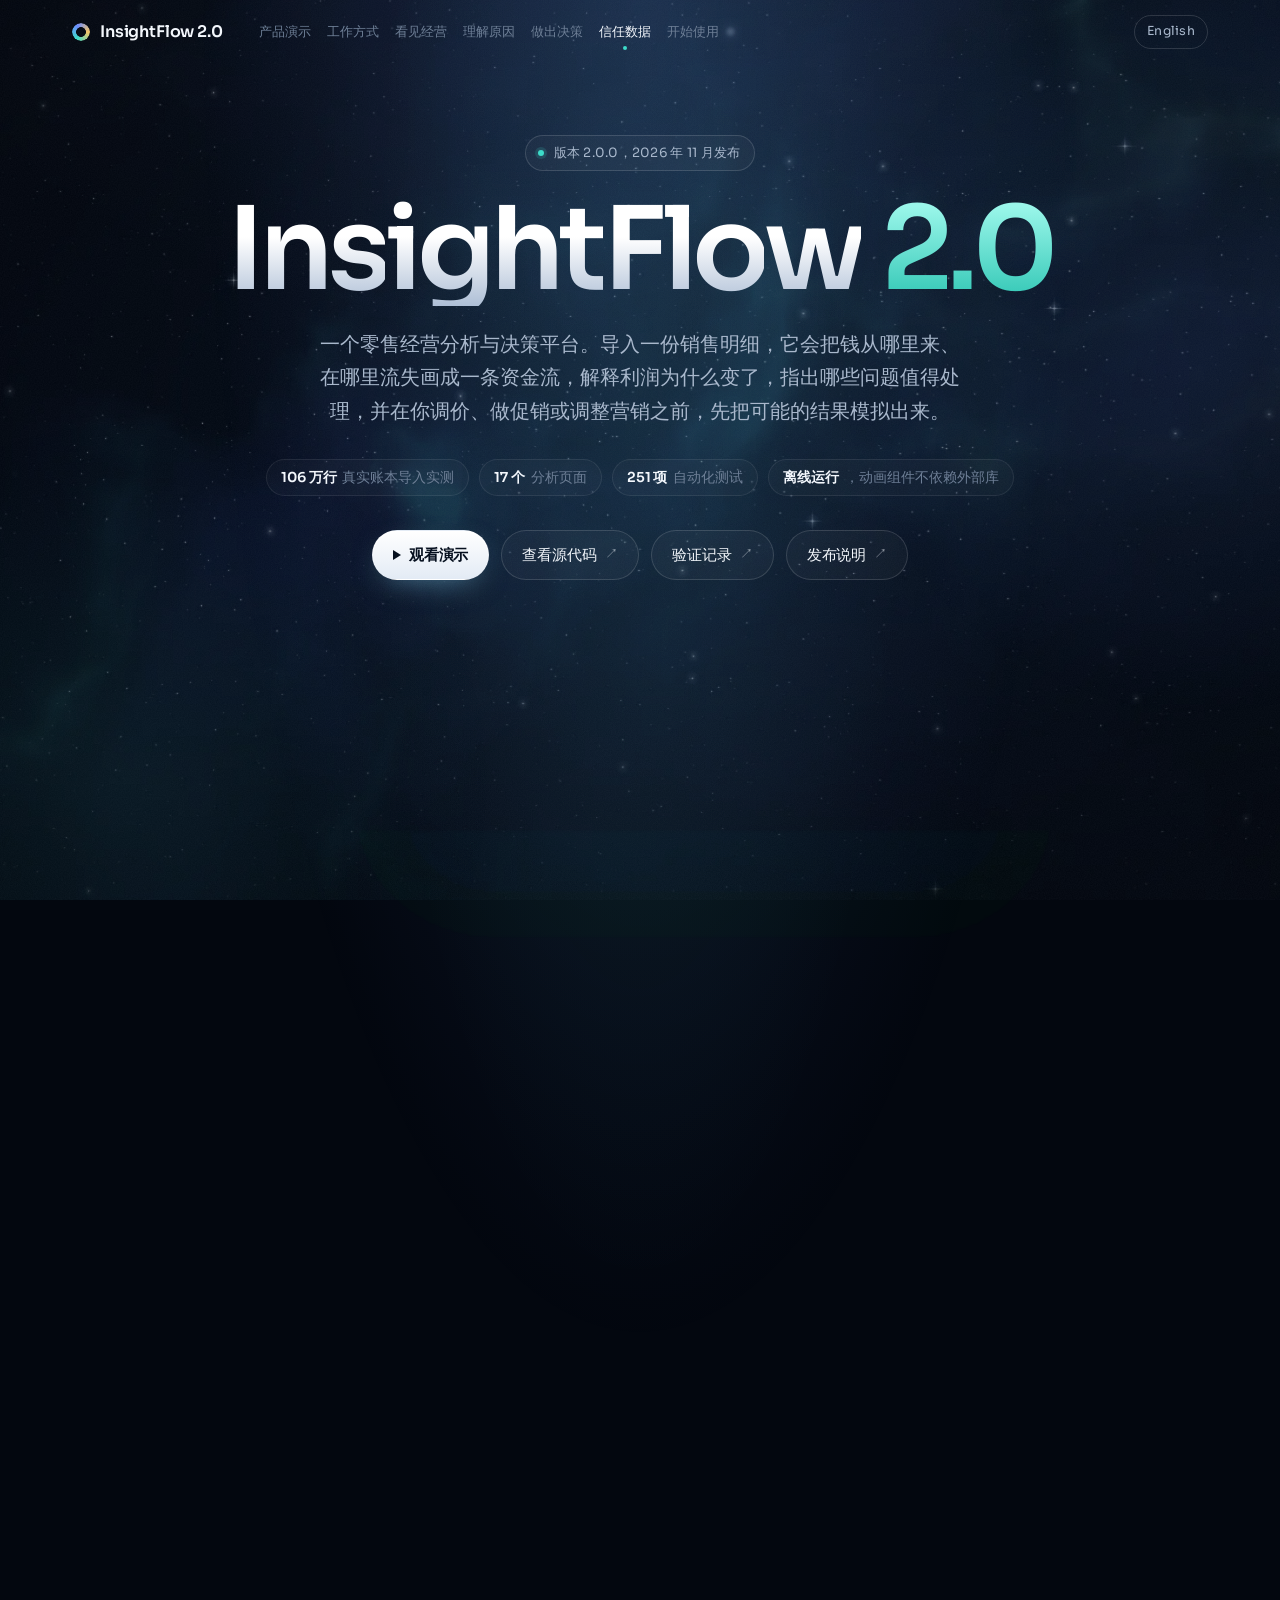
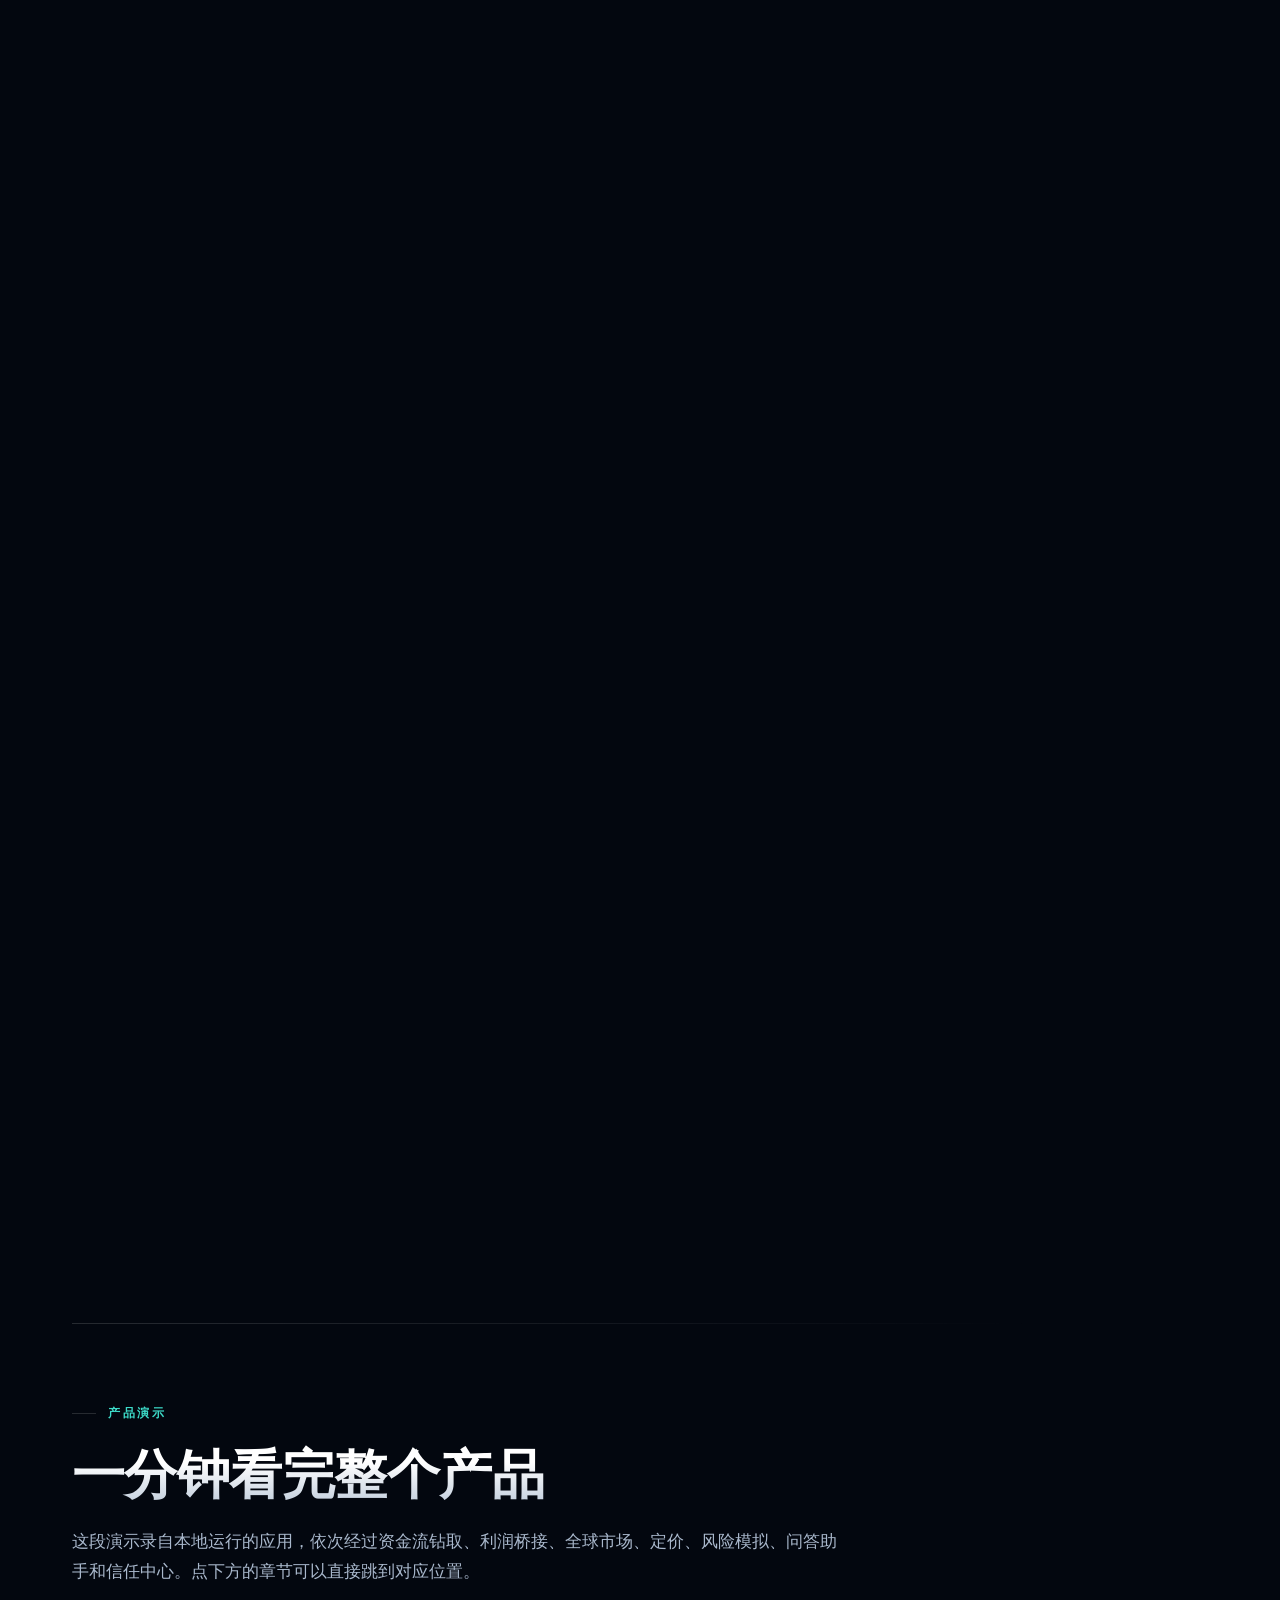
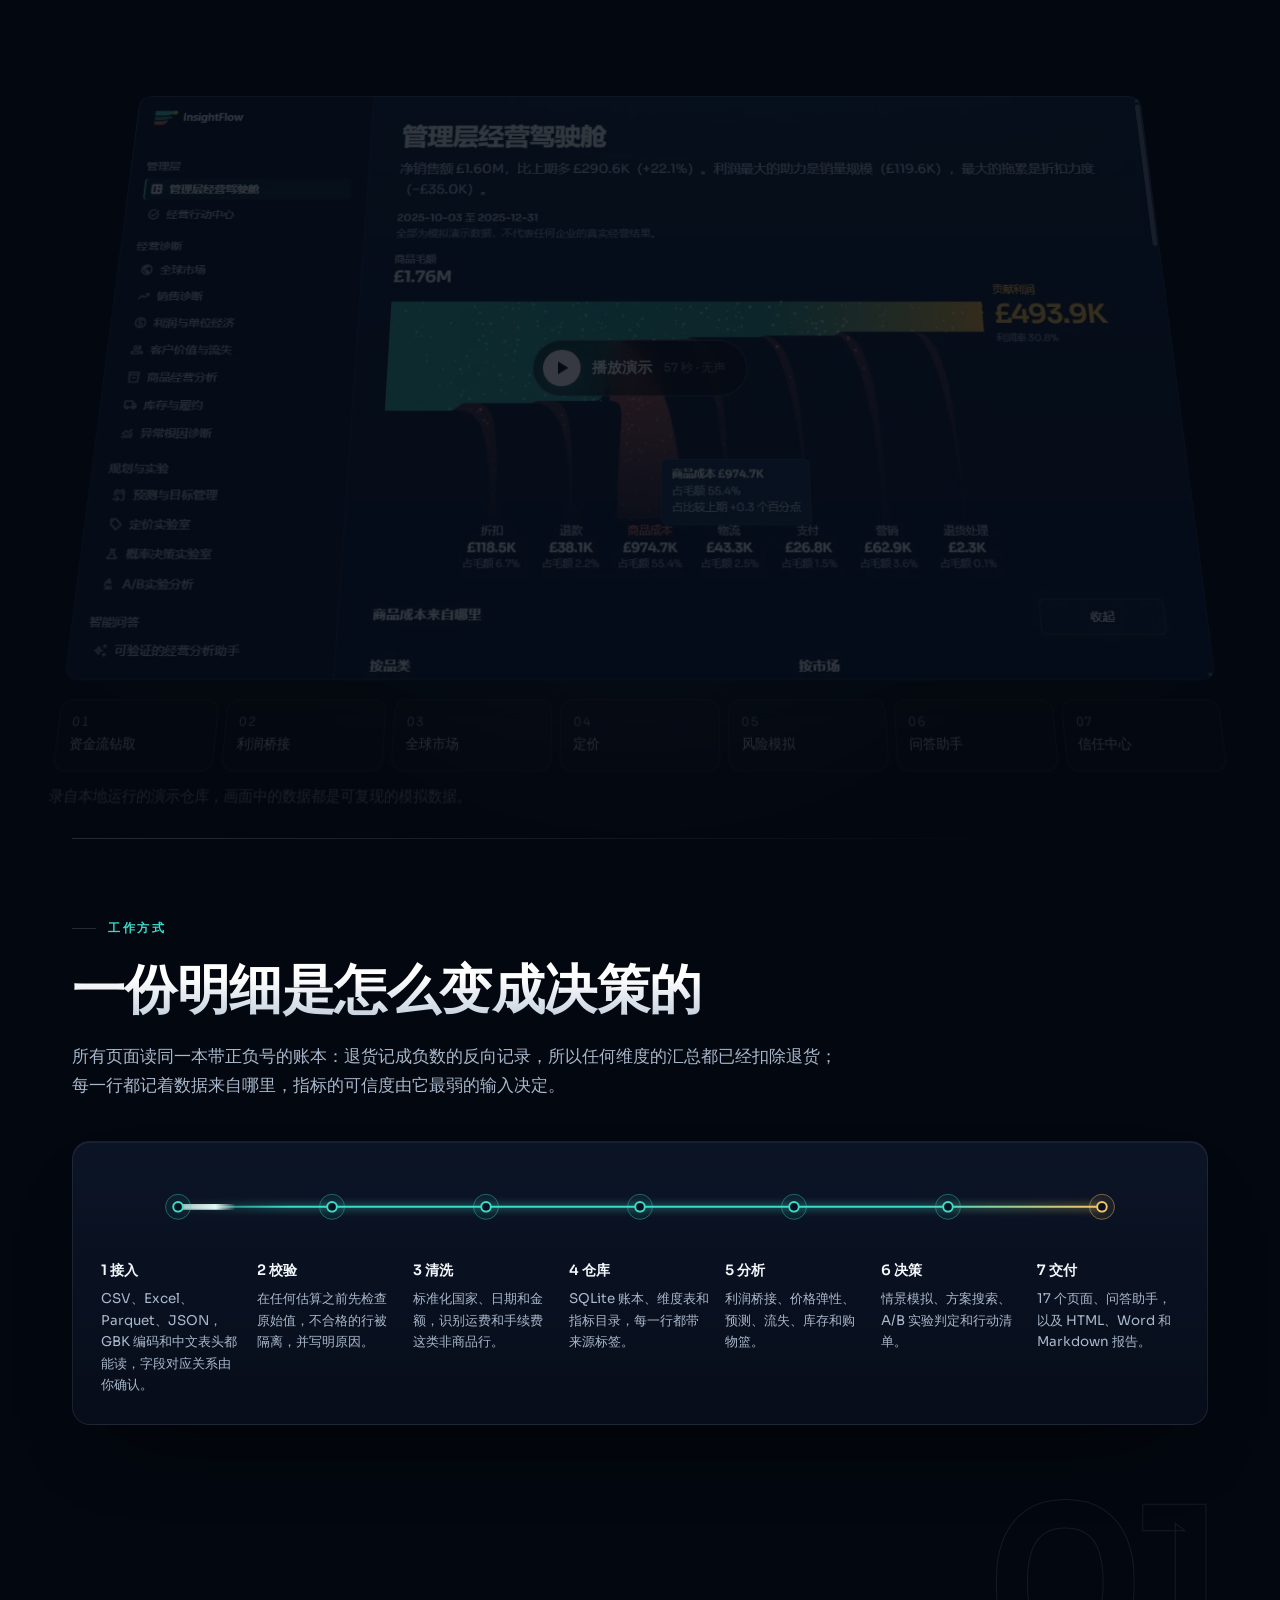
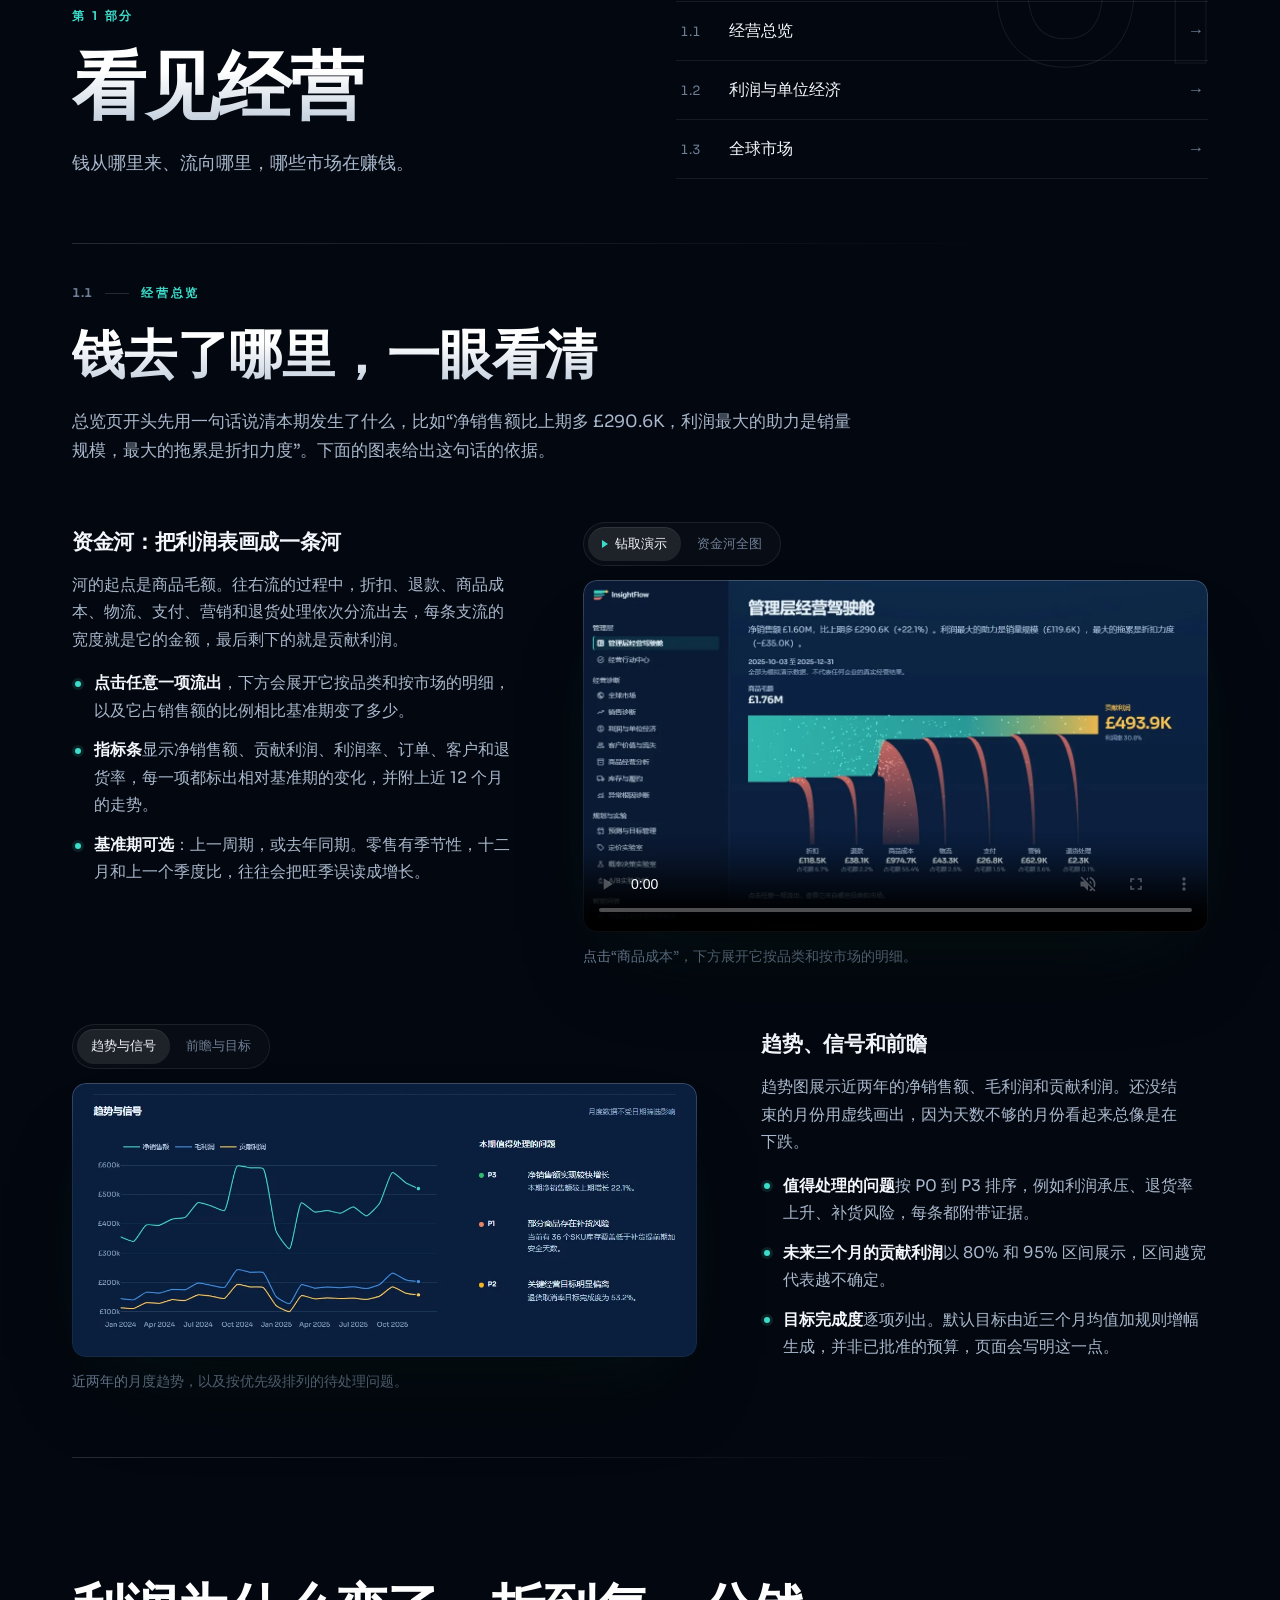
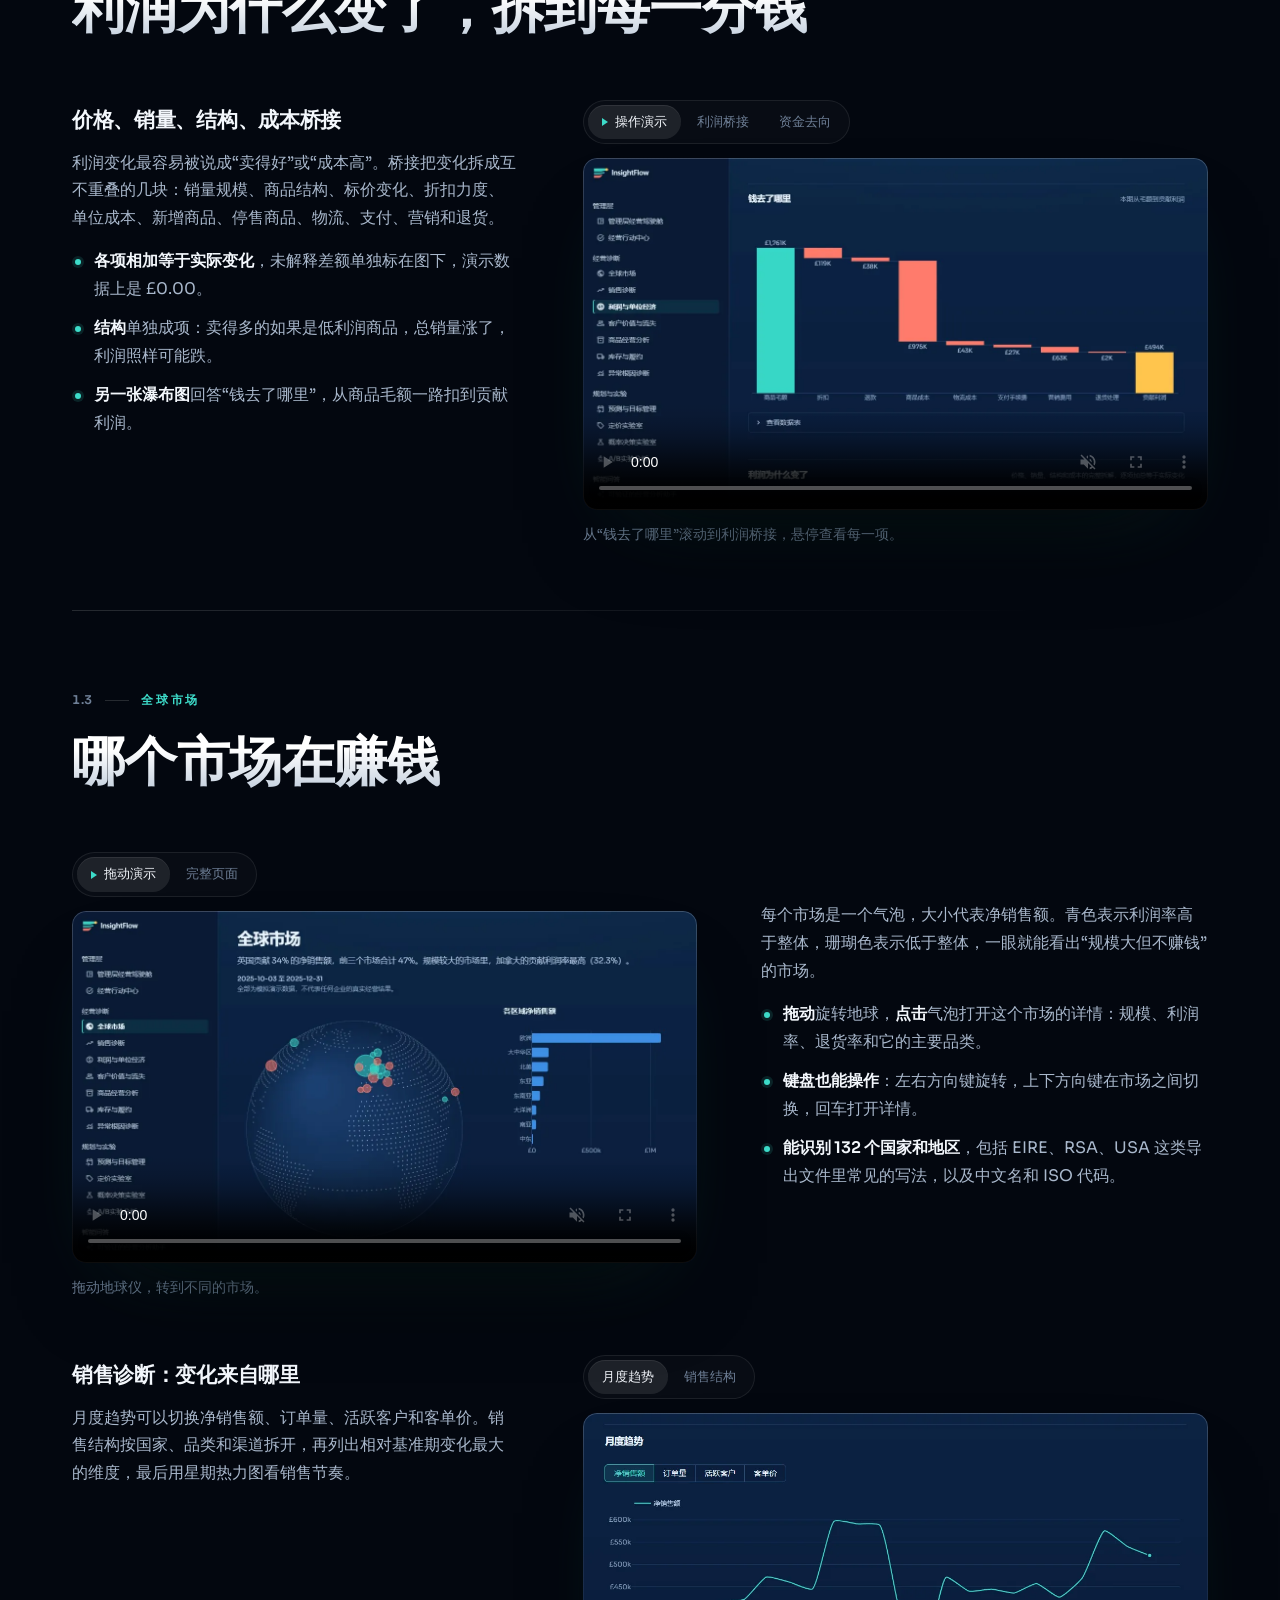
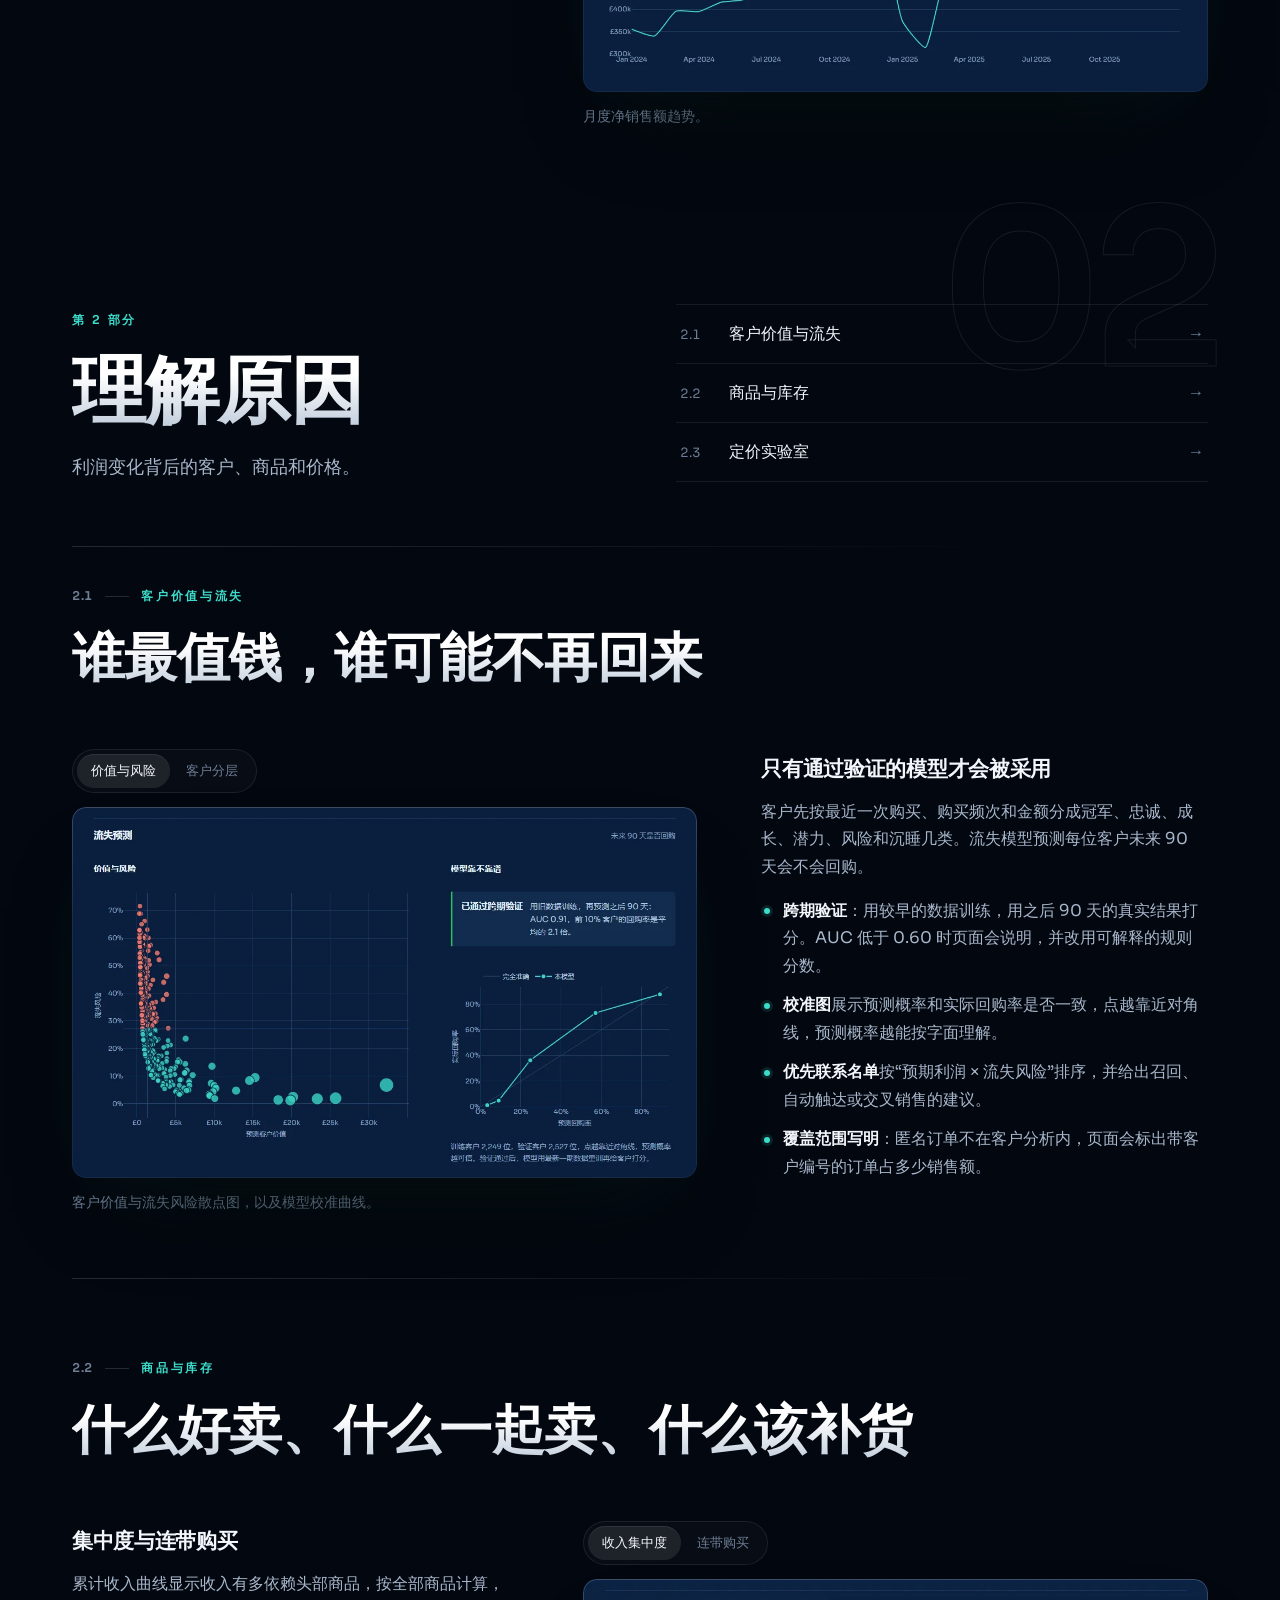
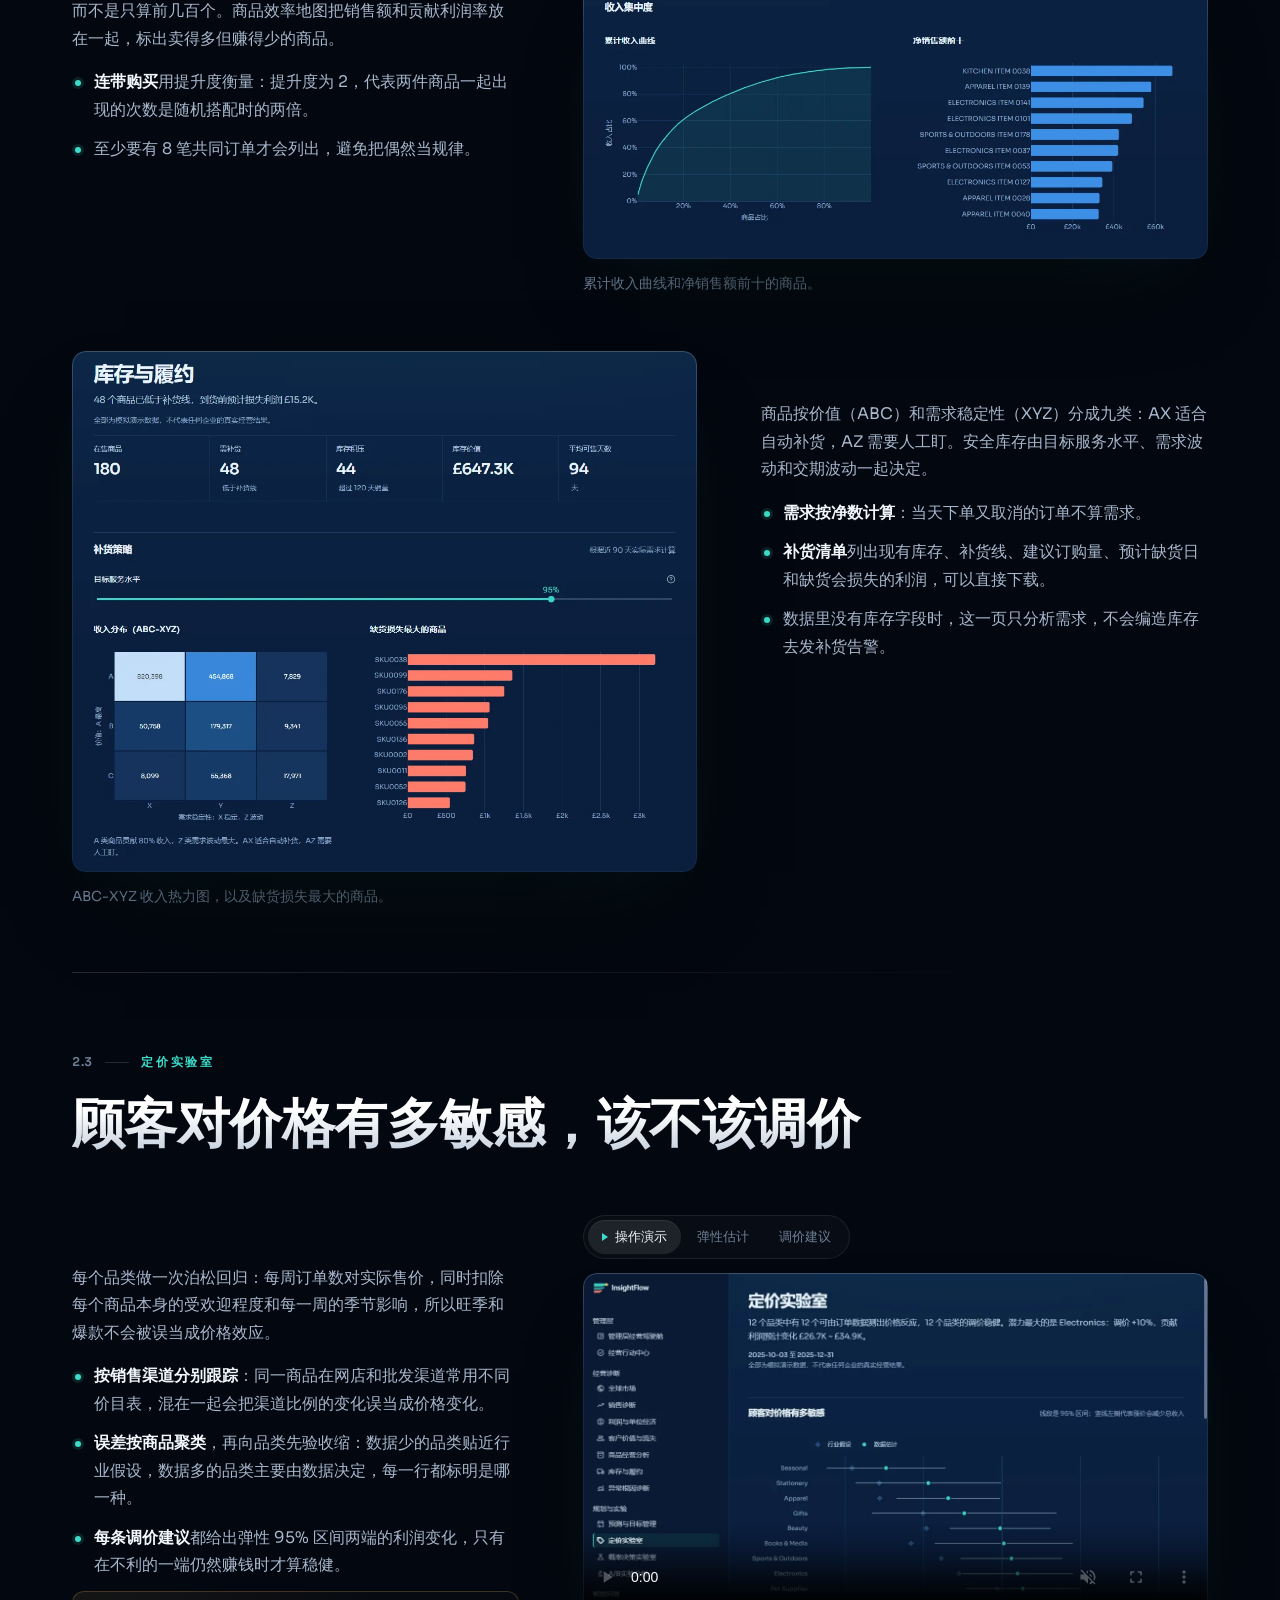
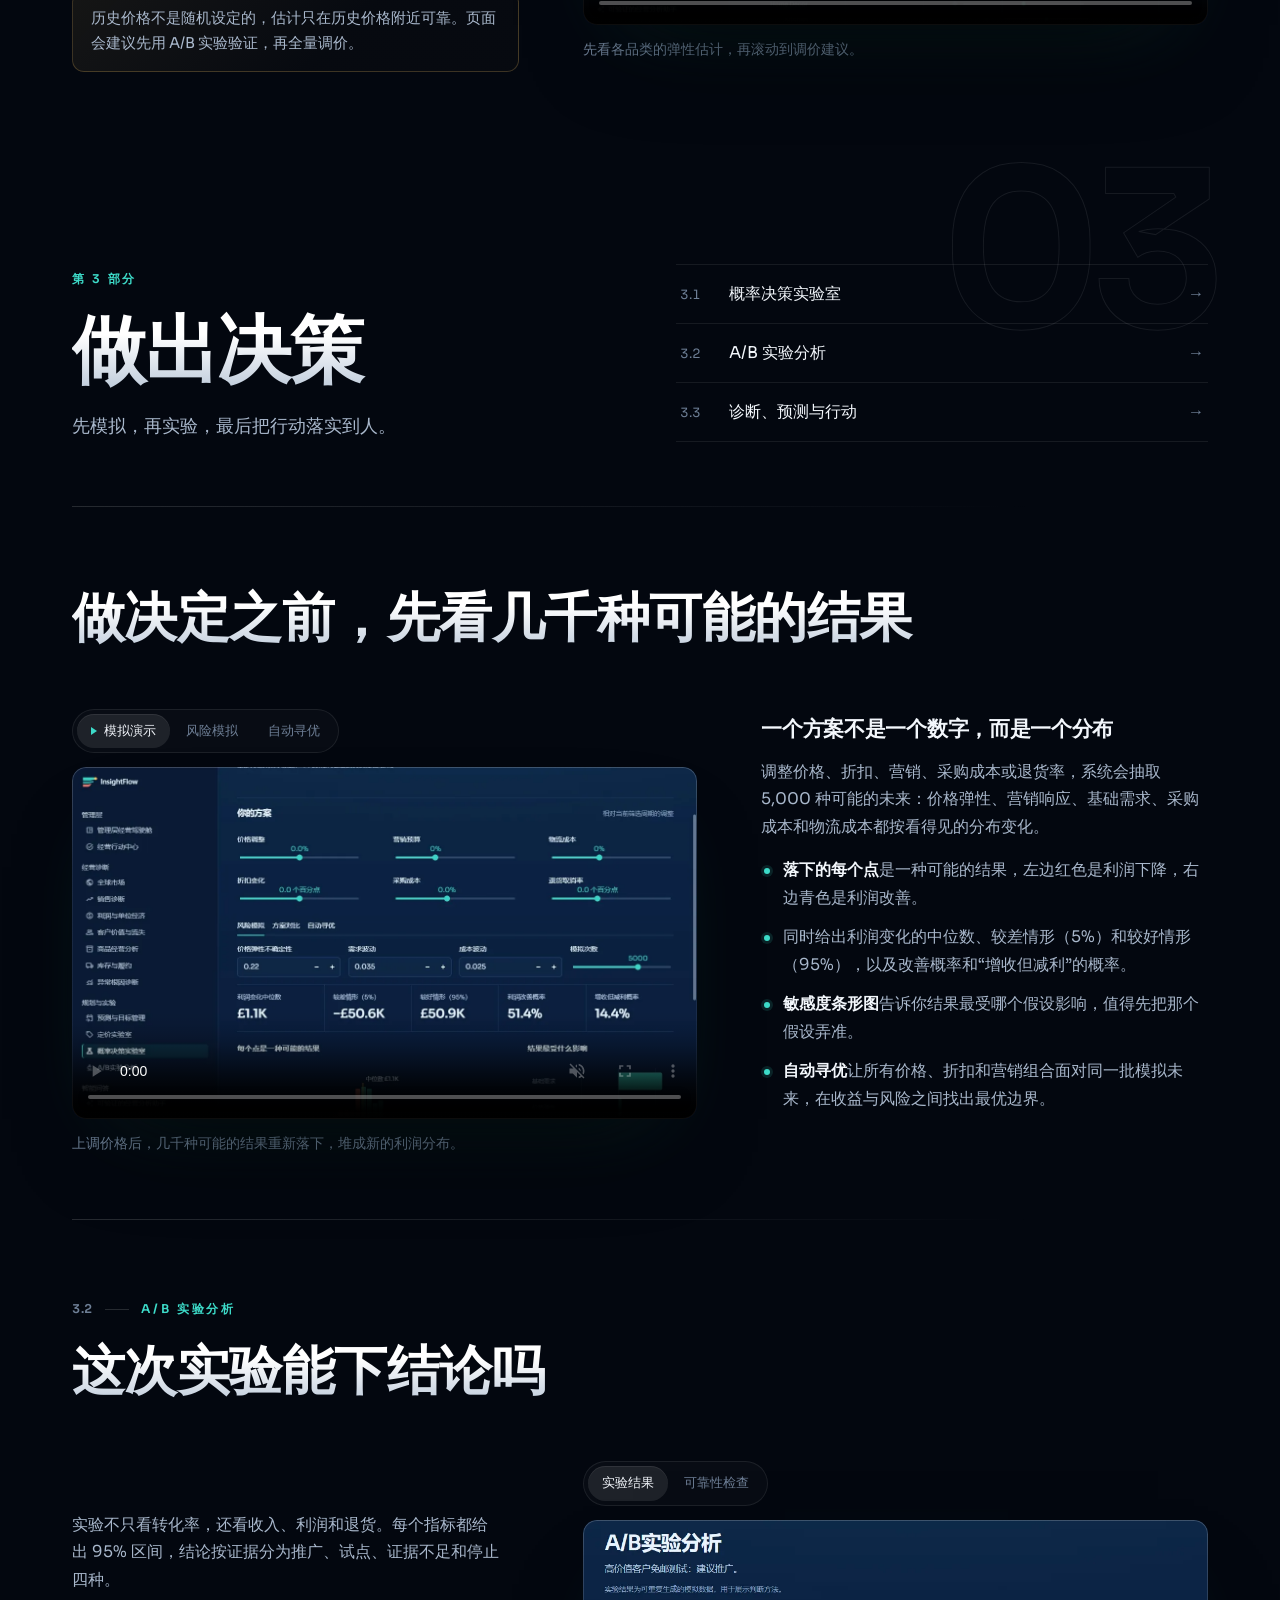
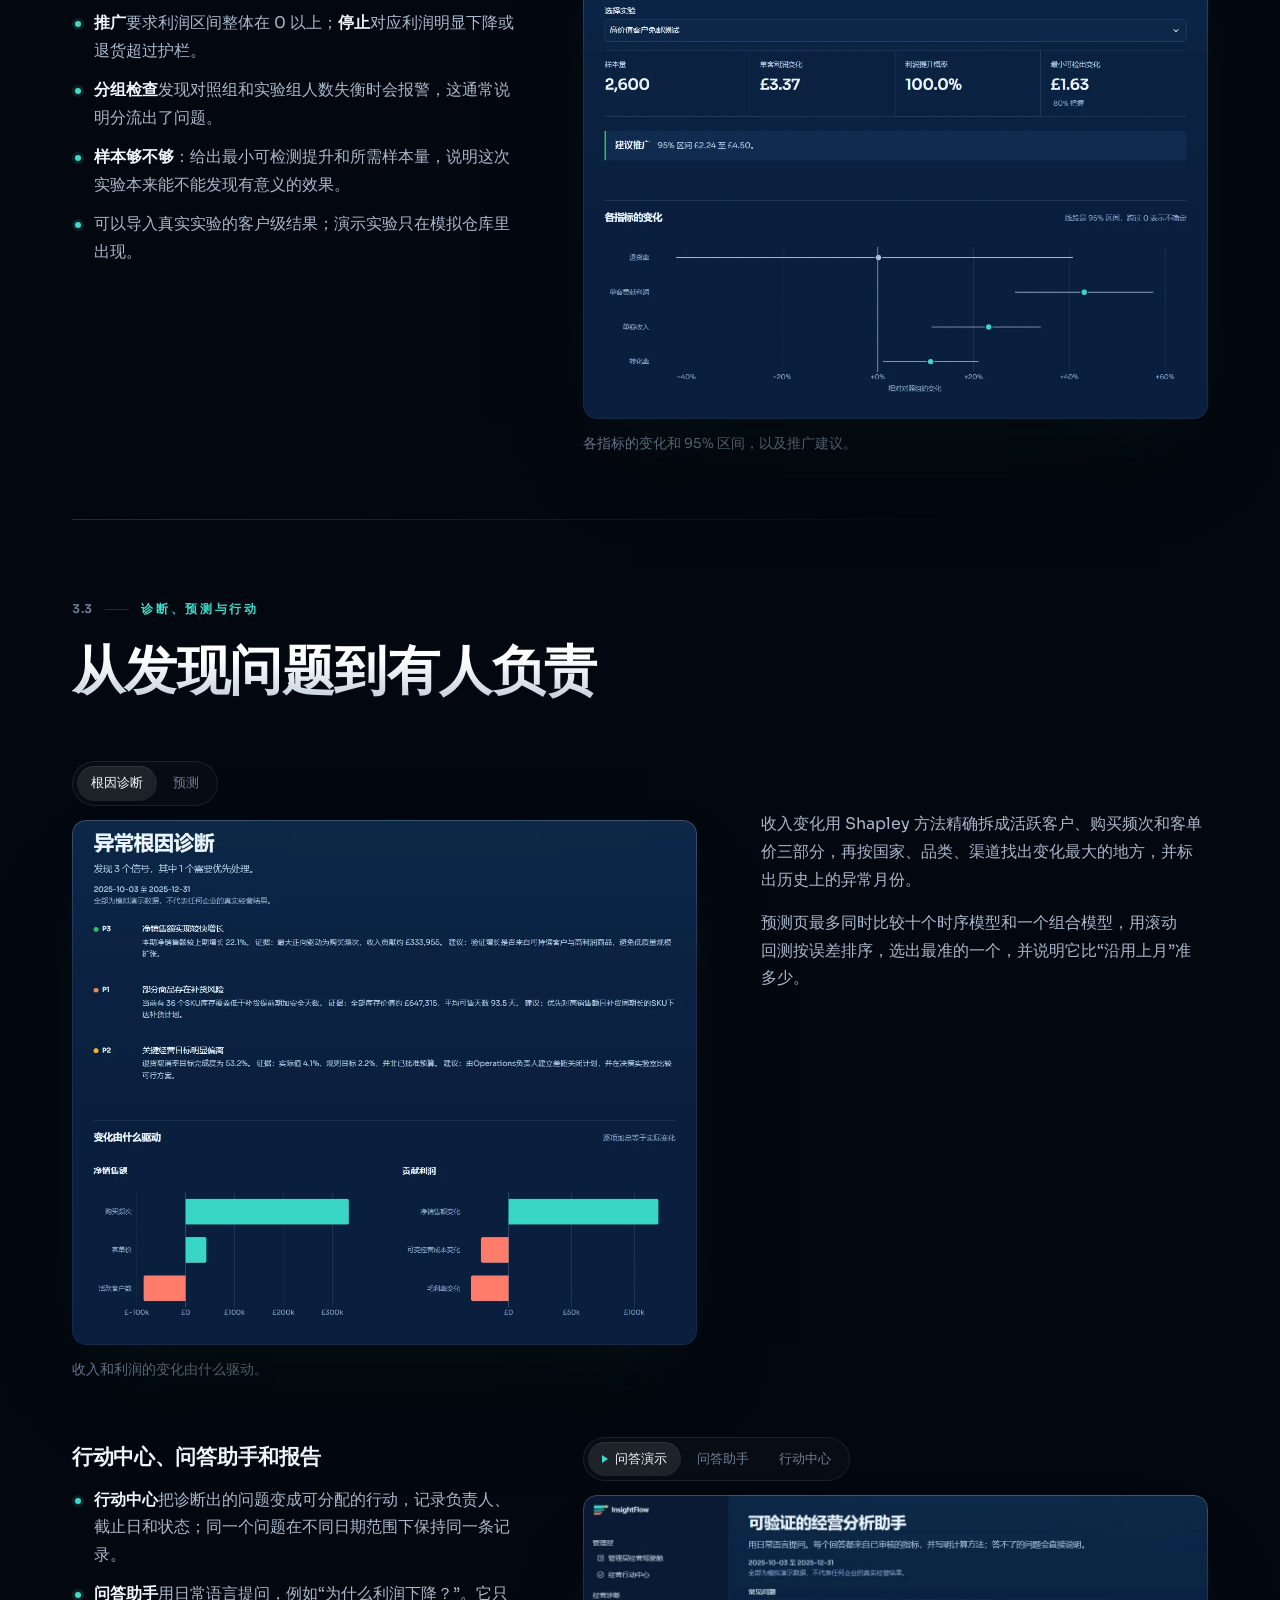
==== commit 26ccfb4a: "Record the English showcase in the English interface The English page now uses its own recordings: a" ====
--- a/docs/index.html
+++ b/docs/index.html
@@ -46,7 +46,7 @@
       <ul class="facts">
         <li><b>106 万行</b>真实账本导入实测</li>
         <li><b>17 个</b>分析页面</li>
-        <li><b>250 项</b>自动化测试</li>
+        <li><b>251 项</b>自动化测试</li>
         <li><b>离线运行</b>，动画组件不依赖外部库</li>
       </ul>
       <div class="actions">
@@ -576,7 +576,7 @@
         <div class="stat"><b>6.5%</b><span>收入预测的滚动回测误差（WAPE），比沿用上月准 55%</span></div>
         <div class="stat"><b>0.79</b><span>流失模型跨期 AUC，用旧数据训练、用之后 90 天打分</span></div>
         <div class="stat"><b>132</b><span>个国家和地区可识别，包括 EIRE、RSA 这样的写法</span></div>
-        <div class="stat"><b>250</b><span>项自动化测试，覆盖率 93%，在 Python 3.11 和 3.13 上运行</span></div>
+        <div class="stat"><b>251</b><span>项自动化测试，覆盖率 93%，在 Python 3.11 和 3.13 上运行</span></div>
       </div>
       <h3 class="sub">真实数据暴露的问题</h3>
       <p class="section-lede sub-lede">下面这些问题只在真实数据上出现，现在都已修复，并加了回归测试。</p>
@@ -639,7 +639,7 @@
       </div>
       <div class="card">
         <h3>质量保障</h3>
-        <p>250 项自动化测试覆盖全部 17 个页面的渲染和关键点击路径，覆盖率 93%。CI 在 Python 3.11 和 3.13 上运行测试、Ruff、Bandit 和 pip-audit。</p>
+        <p>251 项自动化测试覆盖全部 17 个页面的渲染和关键点击路径，覆盖率 93%。CI 在 Python 3.11 和 3.13 上运行测试、Ruff、Bandit 和 pip-audit。</p>
       </div>
       <div class="card">
         <h3>可访问性</h3>
